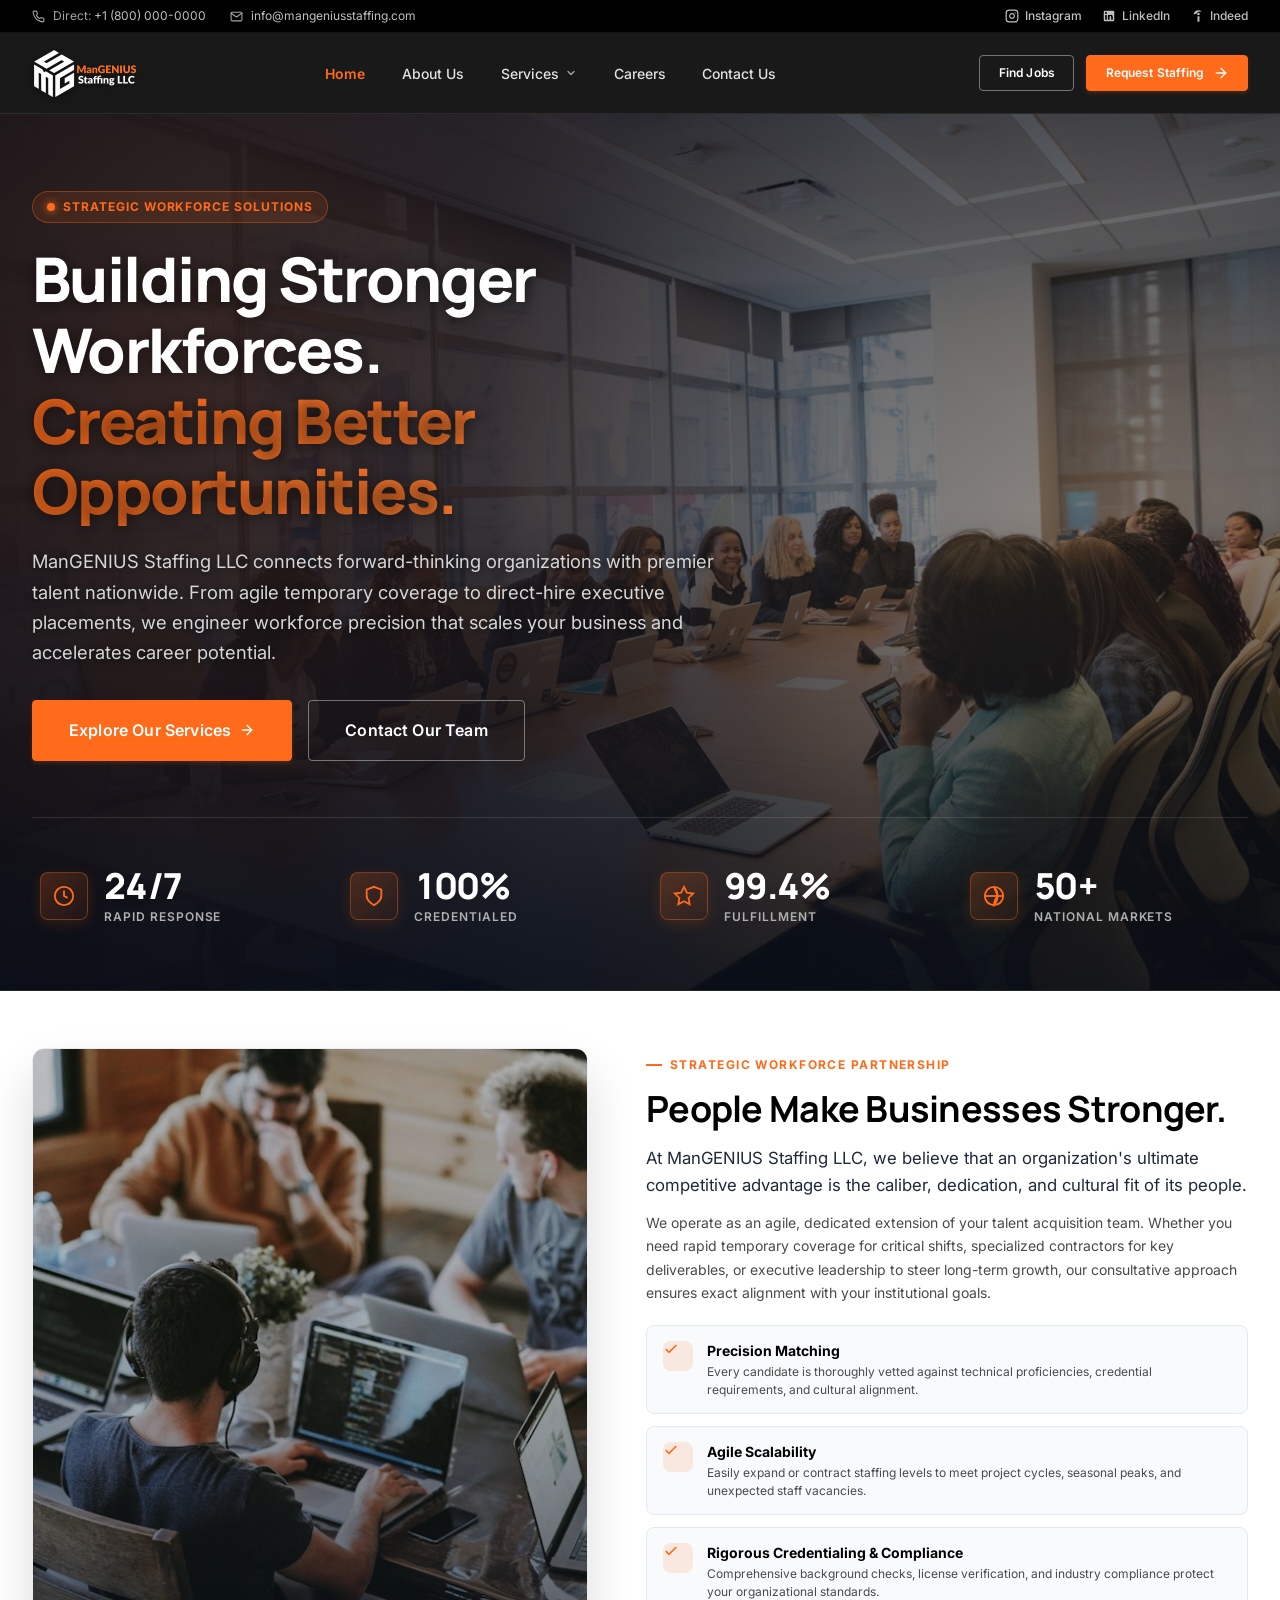
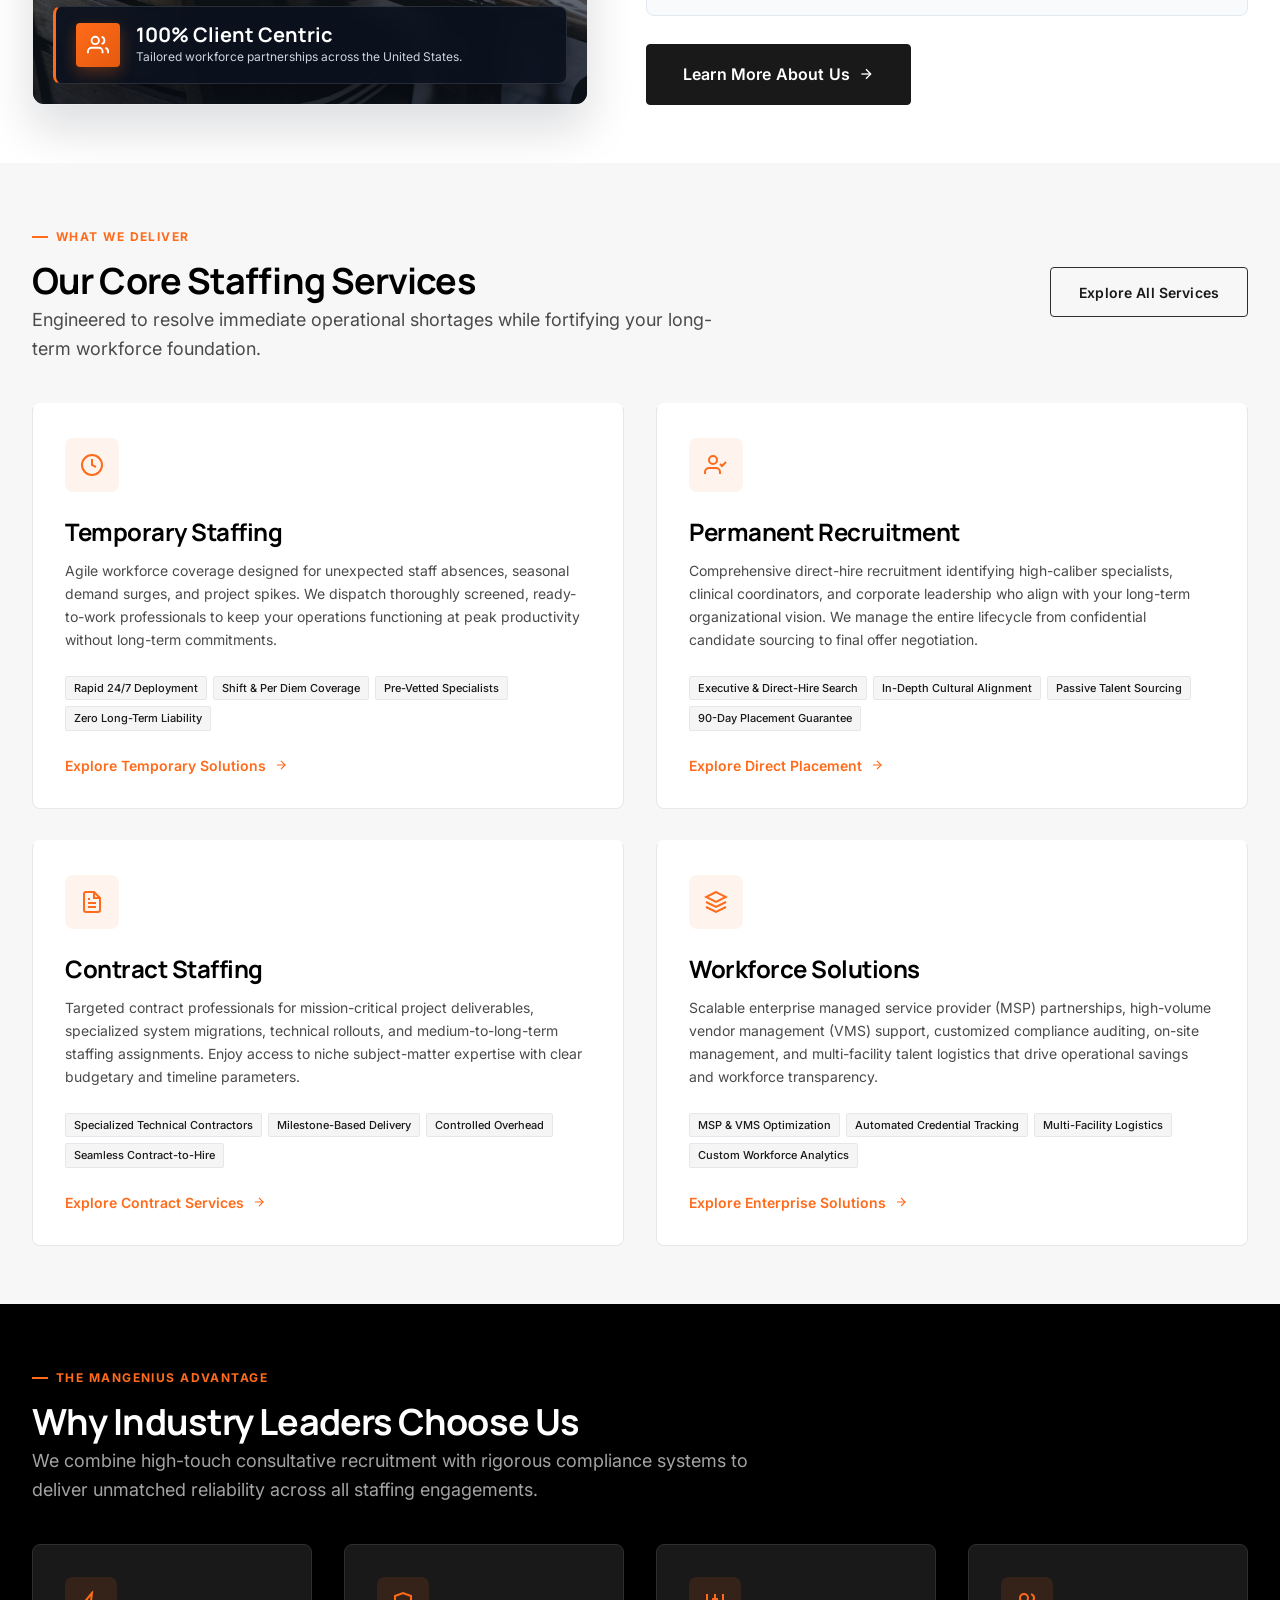
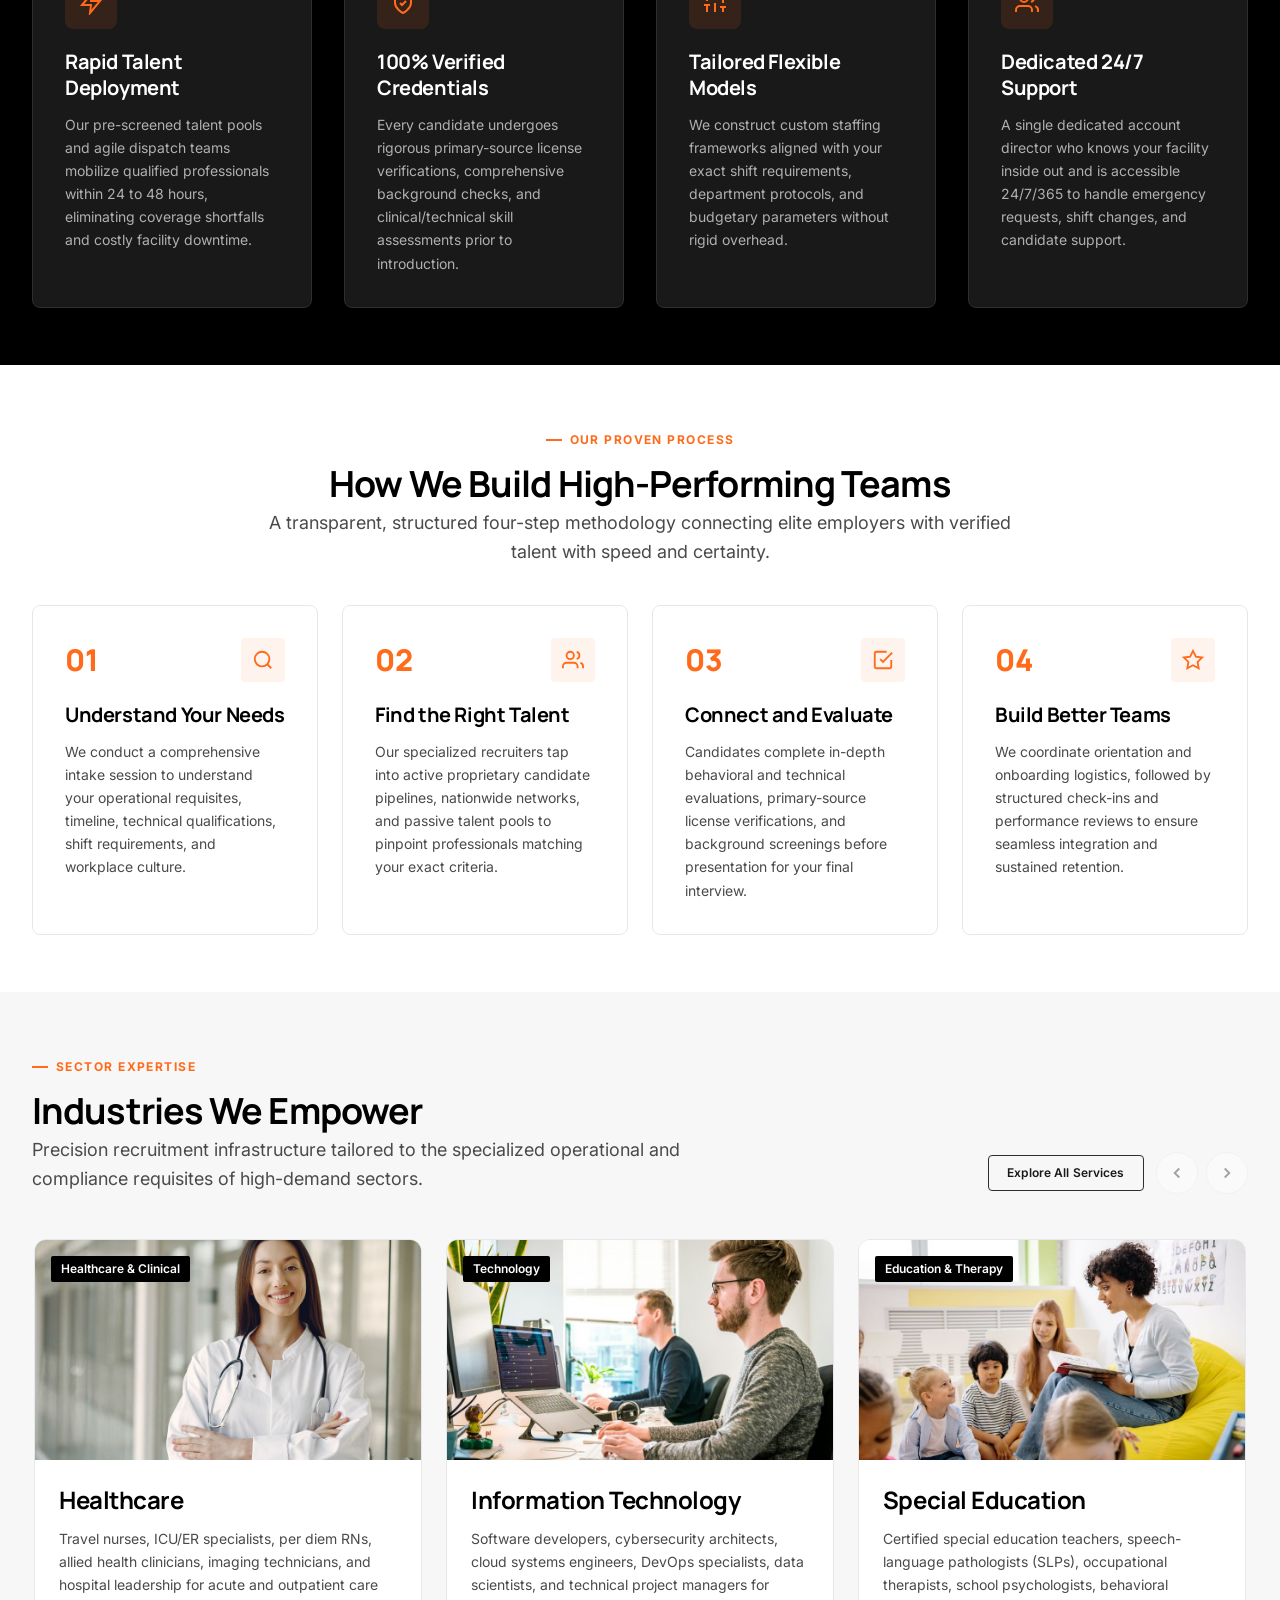
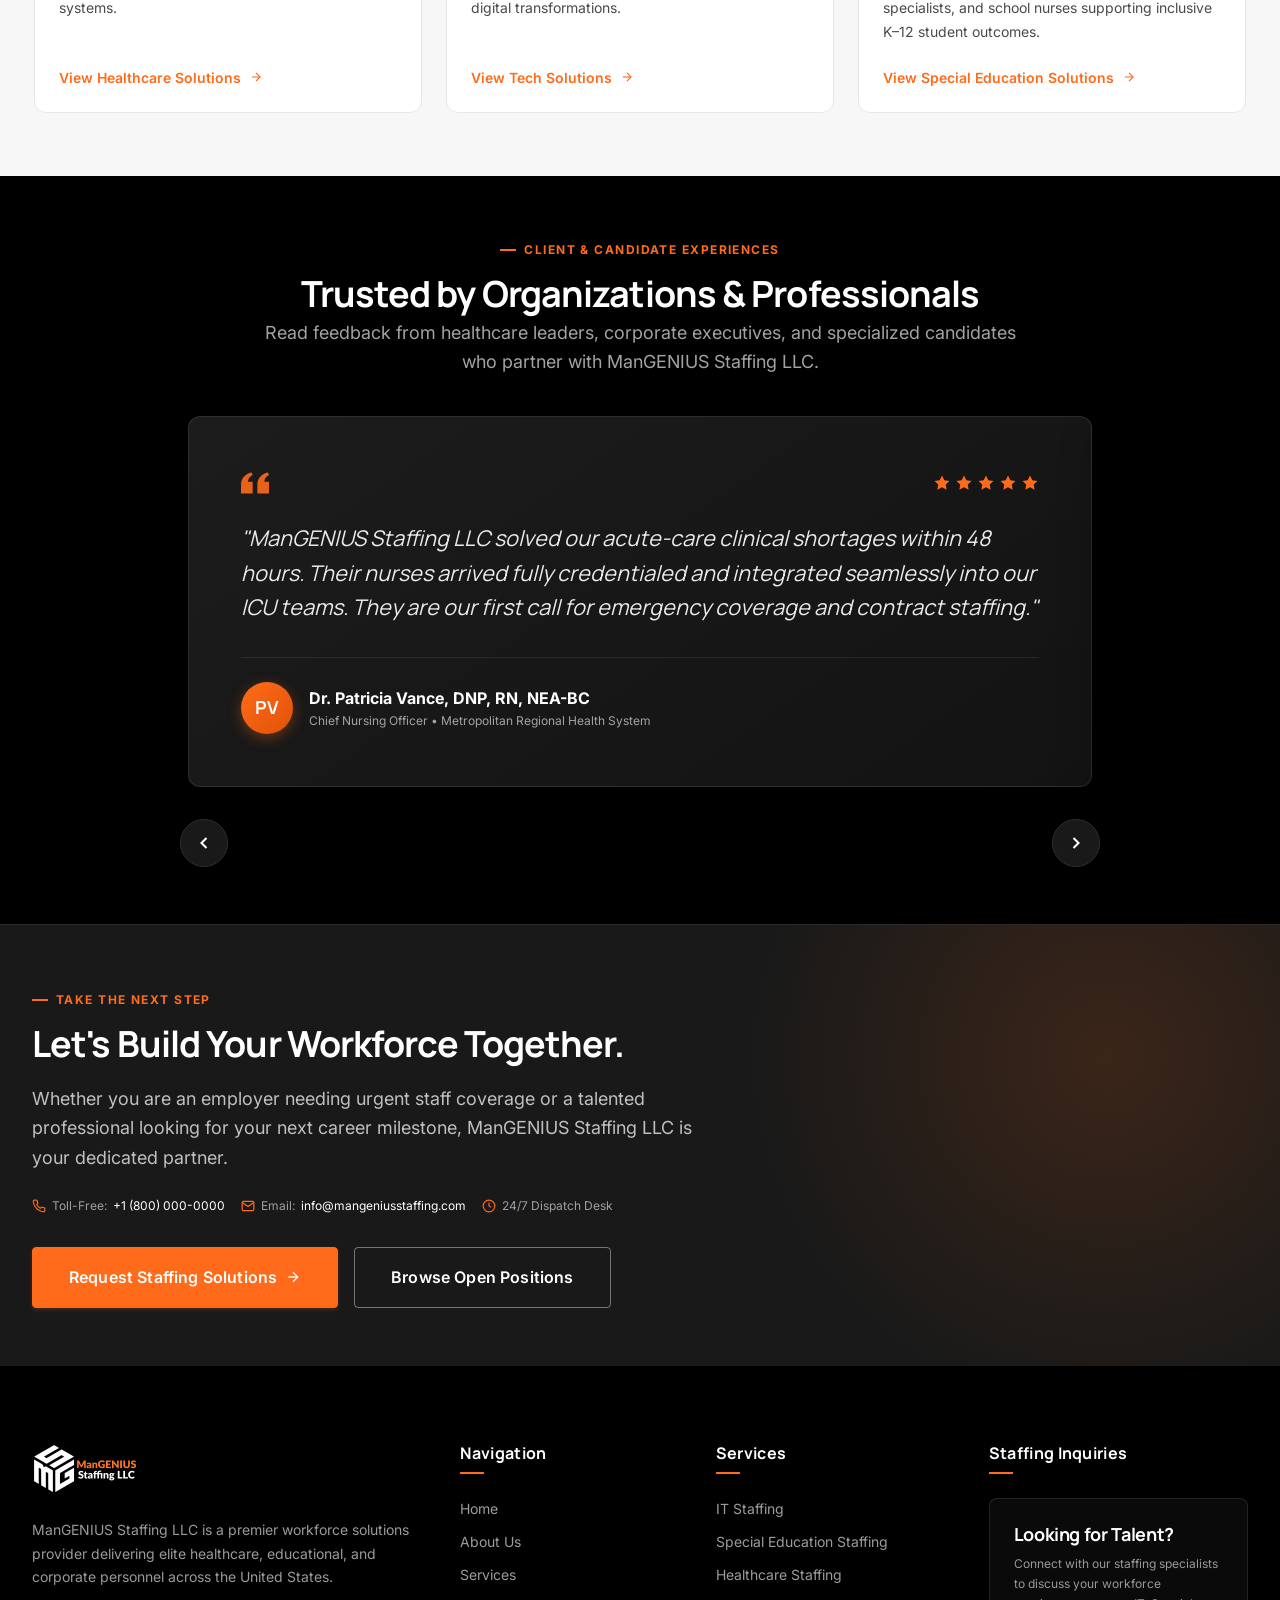
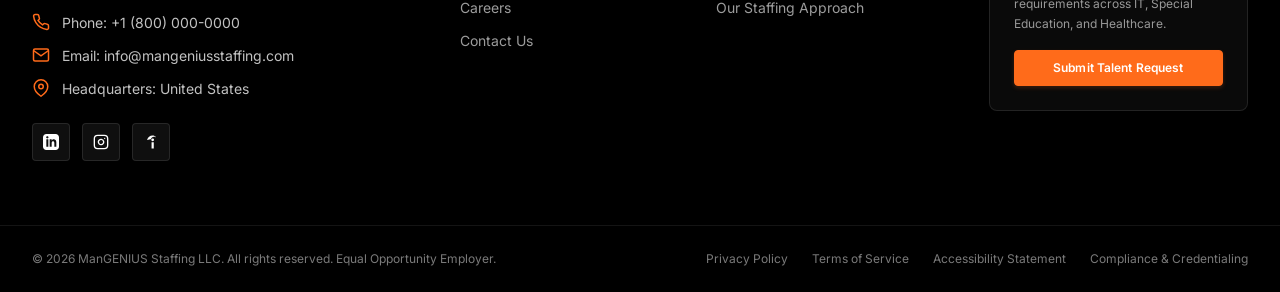
==== client-website/index.html @ 151a912c "Save Website code" ====
<!DOCTYPE html>
<html lang="en">
<head>
  <meta charset="UTF-8">
  <meta name="viewport" content="width=device-width, initial-scale=1.0">
  <meta http-equiv="X-UA-Compatible" content="ie=edge">
  <title>ManGENIUS Staffing LLC | IT, Special Education &amp; Healthcare Staffing</title>
  <meta name="description" content="ManGENIUS Staffing LLC connects organizations with qualified professionals across Information Technology, Special Education, and Healthcare staffing.">
  
  <!-- Preconnect to Google Fonts -->
  <link rel="preconnect" href="https://fonts.googleapis.com">
  <link rel="preconnect" href="https://fonts.gstatic.com" crossorigin>
  <link href="https://fonts.googleapis.com/css2?family=Inter:wght@300;400;500;600;700&family=Manrope:wght@500;600;700;800&display=swap" rel="stylesheet">
  
  <!-- Master Stylesheet -->
  <link rel="stylesheet" href="css/style.css">
  
  <!-- Favicon / Touch Icon -->
  <link rel="icon" type="image/png" href="images/logo.png">
</head>
<body>

  <!-- =========================================================================
       1. TOP UTILITY BAR (Corporate Utility)
       ========================================================================= -->
  <aside class="topbar" aria-label="Quick contact and portal links">
    <div class="container topbar-content">
      <div class="topbar-left">
        <span class="topbar-item">
          <!-- Direct Phone (Editable) -->
          <svg width="13" height="13" viewBox="0 0 24 24" fill="none" stroke="currentColor" stroke-width="2" stroke-linecap="round" stroke-linejoin="round"><path d="M22 16.92v3a2 2 0 0 1-2.18 2 19.79 19.79 0 0 1-8.63-3.07 19.5 19.5 0 0 1-6-6 19.79 19.79 0 0 1-3.07-8.67A2 2 0 0 1 4.11 2h3a2 2 0 0 1 2 1.72 12.84 12.84 0 0 0 .7 2.81 2 2 0 0 1-.45 2.11L8.09 9.91a16 16 0 0 0 6 6l1.27-1.27a2 2 0 0 1 2.11-.45 12.84 12.84 0 0 0 2.81.7A2 2 0 0 1 22 16.92z"></path></svg>
          <span>Direct: <a href="tel:+18000000000">+1 (800) 000-0000</a></span>
        </span>
        <span class="topbar-item">
          <!-- Corporate Email (Editable) -->
          <svg width="13" height="13" viewBox="0 0 24 24" fill="none" stroke="currentColor" stroke-width="2" stroke-linecap="round" stroke-linejoin="round"><path d="M4 4h16c1.1 0 2 .9 2 2v12c0 1.1-.9 2-2 2H4c-1.1 0-2-.9-2-2V6c0-1.1.9-2 2-2z"></path><polyline points="22,6 12,13 2,6"></polyline></svg>
          <a href="mailto:info@mangeniusstaffing.com">info@mangeniusstaffing.com</a>
        </span>
      </div>
      <div class="topbar-right topbar-socials" aria-label="Social Media and Job Profiles">
        <!-- Social & Recruiting Links (Editable) -->
        <a href="https://www.instagram.com/" target="_blank" rel="noopener noreferrer" class="topbar-social-link" aria-label="ManGENIUS Staffing LLC on Instagram">
          <svg viewBox="0 0 24 24" fill="none" stroke="currentColor" stroke-width="2" stroke-linecap="round" stroke-linejoin="round" aria-hidden="true"><rect x="2" y="2" width="20" height="20" rx="5" ry="5"></rect><path d="M16 11.37A4 4 0 1 1 12.63 8 4 4 0 0 1 16 11.37z"></path><line x1="17.5" y1="6.5" x2="17.51" y2="6.5"></line></svg>
          <span>Instagram</span>
        </a>
        <a href="https://www.linkedin.com/" target="_blank" rel="noopener noreferrer" class="topbar-social-link" aria-label="ManGENIUS Staffing LLC on LinkedIn">
          <svg viewBox="0 0 24 24" fill="currentColor" aria-hidden="true"><path d="M19 3a2 2 0 0 1 2 2v14a2 2 0 0 1-2 2H5a2 2 0 0 1-2-2V5a2 2 0 0 1 2-2h14m-.5 15.5v-5.3a3.26 3.26 0 0 0-3.26-3.26c-.85 0-1.84.52-2.28 1.3v-1.11h-2.79v8.37h2.79v-4.93c0-.77.62-1.4 1.39-1.4a1.4 1.4 0 0 1 1.4 1.4v4.93h2.75M6.88 8.56a1.68 1.68 0 0 0 1.68-1.68c0-.93-.75-1.69-1.68-1.69a1.69 1.69 0 0 0-1.69 1.69c0 .93.76 1.68 1.69 1.68m1.39 9.94v-8.37H5.5v8.37h2.77z"/></svg>
          <span>LinkedIn</span>
        </a>
        <a href="https://www.indeed.com/" target="_blank" rel="noopener noreferrer" class="topbar-social-link" aria-label="ManGENIUS Staffing LLC on Indeed">
          <svg viewBox="0 0 24 24" fill="currentColor" aria-hidden="true"><path d="M14.22 2.25c-3.79 0-7.03 2.58-7.95 6.26-.08.31.18.59.48.46 1.48-.66 3.16-1.08 4.86-1.15.65-2.06 2.57-3.54 4.84-3.54.9 0 1.74.24 2.46.66.27.16.6-.1.49-.4C18.56 3.18 16.53 2.25 14.22 2.25zm.28 4.35a2.1 2.1 0 1 0 0 4.2 2.1 2.1 0 0 0 0-4.2zm-1.65 5.65v9.5h3.3v-9.5h-3.3z"/></svg>
          <span>Indeed</span>
        </a>
      </div>
    </div>
  </aside>

  <!-- =========================================================================
       2. REUSABLE SITE HEADER & NAVIGATION
       ========================================================================= -->
  <header class="site-header" id="mainHeader">
    <div class="container header-container">
      <!-- Brand Logo -->
      <a href="index.html" class="brand-logo" aria-label="ManGENIUS Staffing LLC Home">
        <img src="images/logo.png" alt="ManGENIUS Staffing LLC Logo" width="212" height="102">
      </a>

      <!-- Primary Desktop Navigation -->
      <nav class="main-nav" aria-label="Primary Navigation">
        <ul class="nav-list">
          <li class="nav-item">
            <a href="index.html" class="nav-link active">Home</a>
          </li>
          <li class="nav-item">
            <a href="about.html" class="nav-link">About Us</a>
          </li>
          <li class="nav-item has-dropdown">
            <a href="services.html" class="nav-link" aria-haspopup="true">
              <span>Services</span>
              <svg class="dropdown-caret" viewBox="0 0 24 24" fill="none" stroke="currentColor" stroke-width="2.5" stroke-linecap="round" stroke-linejoin="round"><polyline points="6 9 12 15 18 9"></polyline></svg>
            </a>
            <div class="dropdown-menu" role="menu">
              <div class="dropdown-item">
                <a href="services.html#it-staffing" class="dropdown-link" role="menuitem">
                  <span class="dropdown-title">IT Staffing</span>
                  <span class="dropdown-desc">Technology professionals supporting digital operations and IT goals.</span>
                </a>
              </div>
              <div class="dropdown-item">
                <a href="services.html#special-education-staffing" class="dropdown-link" role="menuitem">
                  <span class="dropdown-title">Special Education Staffing</span>
                  <span class="dropdown-desc">Dedicated professionals supporting inclusive learning environments.</span>
                </a>
              </div>
              <div class="dropdown-item">
                <a href="services.html#healthcare-staffing" class="dropdown-link" role="menuitem">
                  <span class="dropdown-title">Healthcare Staffing</span>
                  <span class="dropdown-desc">Qualified professionals supporting dependable healthcare services.</span>
                </a>
              </div>
              <div class="dropdown-item">
                <a href="services.html#staffing-approach" class="dropdown-link" role="menuitem">
                  <span class="dropdown-title">Our Staffing Approach</span>
                  <span class="dropdown-desc">Relationship-driven recruitment tailored to organizational needs.</span>
                </a>
              </div>
            </div>
          </li>
          <li class="nav-item">
            <a href="careers.html" class="nav-link">Careers</a>
          </li>
          <li class="nav-item">
            <a href="contact.html" class="nav-link">Contact Us</a>
          </li>
        </ul>
      </nav>

      <!-- Header Action CTAs -->
      <div class="header-actions">
        <a href="careers.html" class="btn btn-outline-white btn-sm">Find Jobs</a>
        <a href="contact.html" class="btn btn-orange btn-sm">
          <span>Request Staffing</span>
          <svg class="icon icon-arrow" viewBox="0 0 24 24" fill="none" stroke="currentColor" stroke-width="2" stroke-linecap="round" stroke-linejoin="round"><line x1="5" y1="12" x2="19" y2="12"></line><polyline points="12 5 19 12 12 19"></polyline></svg>
        </a>
      </div>

      <!-- Mobile Hamburger Button -->
      <button class="mobile-nav-toggle" aria-label="Toggle navigation menu" aria-expanded="false" aria-controls="mobileDrawer">
        <span class="hamburger-line"></span>
        <span class="hamburger-line"></span>
        <span class="hamburger-line"></span>
      </button>
    </div>
  </header>

  <!-- =========================================================================
       3. MOBILE NAVIGATION DRAWER
       ========================================================================= -->
  <div class="mobile-drawer-backdrop" id="mobileDrawerBackdrop"></div>
  <aside class="mobile-drawer" id="mobileDrawer" aria-label="Mobile Navigation">
    <div class="mobile-drawer-header">
      <a href="index.html" class="brand-logo">
        <img src="images/logo.png" alt="ManGENIUS Staffing LLC" width="160" height="77">
      </a>
      <button class="mobile-drawer-close" aria-label="Close navigation menu">
        <svg width="22" height="22" viewBox="0 0 24 24" fill="none" stroke="currentColor" stroke-width="2" stroke-linecap="round" stroke-linejoin="round"><line x1="18" y1="6" x2="6" y2="18"></line><line x1="6" y1="6" x2="18" y2="18"></line></svg>
      </button>
    </div>

    <ul class="mobile-nav-list">
      <li class="mobile-nav-item">
        <a href="index.html" class="mobile-nav-link active">Home</a>
      </li>
      <li class="mobile-nav-item">
        <a href="about.html" class="mobile-nav-link">About Us</a>
      </li>
      <li class="mobile-nav-item">
        <div class="flex-between">
          <a href="services.html" class="mobile-nav-link">Services</a>
          <button class="mobile-dropdown-btn" aria-label="Toggle Services submenu" aria-expanded="false">
            <svg width="18" height="18" viewBox="0 0 24 24" fill="none" stroke="currentColor" stroke-width="2"><polyline points="6 9 12 15 18 9"></polyline></svg>
          </button>
        </div>
        <div class="mobile-submenu">
          <a href="services.html#it-staffing">IT Staffing</a>
          <a href="services.html#special-education-staffing">Special Education Staffing</a>
          <a href="services.html#healthcare-staffing">Healthcare Staffing</a>
          <a href="services.html#staffing-approach">Our Staffing Approach</a>
        </div>
      </li>
      <li class="mobile-nav-item">
        <a href="careers.html" class="mobile-nav-link">Careers</a>
      </li>
      <li class="mobile-nav-item">
        <a href="contact.html" class="mobile-nav-link">Contact Us</a>
      </li>
    </ul>

    <div class="mobile-drawer-actions">
      <a href="contact.html" class="btn btn-orange">Request Staffing</a>
      <a href="careers.html" class="btn btn-outline-white">Search Open Jobs</a>
    </div>

    <div class="mobile-drawer-contact">
      <p>Direct: <a href="tel:+18000000000" class="text-white">+1 (800) 000-0000</a></p>
      <p>Email: <a href="mailto:info@mangeniusstaffing.com" class="text-white">info@mangeniusstaffing.com</a></p>
    </div>
  </aside>

  <!-- =========================================================================
       4. MAIN CONTENT AREA (Complete Corporate Homepage)
       ========================================================================= -->
  <main id="mainContent">

    <!-- 1. HERO SECTION (Full Background Image & Live Counting Metrics) -->
    <section class="page-hero home-hero" id="hero">
      <!-- Background Image Media Layer -->
      <div class="hero-bg-media" aria-hidden="true">
        <img src="images/hero.jpg" alt="" class="hero-bg-img" width="1920" height="1080" fetchpriority="high">
        <div class="hero-bg-overlay"></div>
        <div class="hero-bg-glow"></div>
      </div>

      <div class="container hero-container">
        <!-- Hero Text & CTA Content Layer -->
        <div class="hero-content reveal">
          <div class="hero-badge">
            <span class="hero-badge-dot"></span>
            <span>Strategic Workforce Solutions</span>
          </div>

          <h1 class="hero-title">
            Building Stronger Workforces.<br>
            <span class="hero-title-accent">Creating Better Opportunities.</span>
          </h1>

          <p class="hero-subtitle">
            ManGENIUS Staffing LLC connects forward-thinking organizations with premier talent nationwide. From agile temporary coverage to direct-hire executive placements, we engineer workforce precision that scales your business and accelerates career potential.
          </p>

          <div class="hero-cta-group">
            <a href="#services" class="btn btn-orange btn-lg">
              <span>Explore Our Services</span>
              <svg class="icon icon-arrow" viewBox="0 0 24 24" fill="none" stroke="currentColor" stroke-width="2" stroke-linecap="round" stroke-linejoin="round"><line x1="5" y1="12" x2="19" y2="12"></line><polyline points="12 5 19 12 12 19"></polyline></svg>
            </a>
            <a href="contact.html" class="btn btn-outline-white btn-lg">Contact Our Team</a>
          </div>
        </div>

        <!-- Live Counting Trust Metrics Strip (Subtext Language Removed) -->
        <div class="hero-trust-strip reveal reveal-delay-2" id="heroCounters">
          <div class="trust-item">
            <div class="trust-item-icon" aria-hidden="true">
              <svg width="22" height="22" viewBox="0 0 24 24" fill="none" stroke="currentColor" stroke-width="2"><circle cx="12" cy="12" r="10"></circle><polyline points="12 6 12 12 16 14"></polyline></svg>
            </div>
            <div class="trust-item-text">
              <div class="trust-item-stat">
                <span class="counter" data-target="24" data-decimals="0">0</span><span class="stat-suffix">/7</span>
              </div>
              <span class="trust-item-label">Rapid Response</span>
            </div>
          </div>

          <div class="trust-item">
            <div class="trust-item-icon" aria-hidden="true">
              <svg width="22" height="22" viewBox="0 0 24 24" fill="none" stroke="currentColor" stroke-width="2"><path d="M12 22s8-4 8-10V5l-8-3-8 3v7c0 6 8 10 8 10z"></path></svg>
            </div>
            <div class="trust-item-text">
              <div class="trust-item-stat">
                <span class="counter" data-target="100" data-decimals="0">0</span><span class="stat-suffix">%</span>
              </div>
              <span class="trust-item-label">Credentialed</span>
            </div>
          </div>

          <div class="trust-item">
            <div class="trust-item-icon" aria-hidden="true">
              <svg width="22" height="22" viewBox="0 0 24 24" fill="none" stroke="currentColor" stroke-width="2"><polygon points="12 2 15.09 8.26 22 9.27 17 14.14 18.18 21.02 12 17.77 5.82 21.02 7 14.14 2 9.27 8.91 8.26 12 2"></polygon></svg>
            </div>
            <div class="trust-item-text">
              <div class="trust-item-stat">
                <span class="counter" data-target="99.4" data-decimals="1">0.0</span><span class="stat-suffix">%</span>
              </div>
              <span class="trust-item-label">Fulfillment</span>
            </div>
          </div>

          <div class="trust-item">
            <div class="trust-item-icon" aria-hidden="true">
              <svg width="22" height="22" viewBox="0 0 24 24" fill="none" stroke="currentColor" stroke-width="2"><circle cx="12" cy="12" r="10"></circle><line x1="2" y1="12" x2="22" y2="12"></line><path d="M12 2a15.3 15.3 0 0 1 4 10 15.3 15.3 0 0 1-4 10 15.3 15.3 0 0 1 4-10z"></path></svg>
            </div>
            <div class="trust-item-text">
              <div class="trust-item-stat">
                <span class="counter" data-target="50" data-decimals="0">0</span><span class="stat-suffix">+</span>
              </div>
              <span class="trust-item-label">National Markets</span>
            </div>
          </div>
        </div>
      </div>
    </section>

    <!-- 2. ABOUT SECTION -->
    <section class="section bg-white" id="about">
      <div class="container">
        <div class="about-split">
          
          <!-- Image Column with Floating Experience Badge -->
          <div class="about-media-col reveal">
            <div class="about-image-card">
              <img src="images/workplace.jpg" alt="ManGENIUS Staffing Consultation and Team Collaboration" width="600" height="480" loading="lazy">
              <div class="about-floating-badge">
                <div class="badge-icon">
                  <svg width="22" height="22" viewBox="0 0 24 24" fill="none" stroke="currentColor" stroke-width="2"><path d="M17 21v-2a4 4 0 0 0-4-4H5a4 4 0 0 0-4 4v2"></path><circle cx="9" cy="7" r="4"></circle><path d="M23 21v-2a4 4 0 0 0-3-3.87"></path><path d="M16 3.13a4 4 0 0 1 0 7.75"></path></svg>
                </div>
                <div>
                  <div class="badge-num">100% Client Centric</div>
                  <div class="badge-label">Tailored workforce partnerships across the United States.</div>
                </div>
              </div>
            </div>
          </div>

          <!-- Text Column -->
          <div class="about-text-col reveal reveal-delay-2">
            <div>
              <span class="eyebrow">Strategic Workforce Partnership</span>
              <h2 class="about-heading">People Make Businesses Stronger.</h2>
              <p class="text-lead about-lead">
                At ManGENIUS Staffing LLC, we believe that an organization's ultimate competitive advantage is the caliber, dedication, and cultural fit of its people.
              </p>
              <p class="about-body">
                We operate as an agile, dedicated extension of your talent acquisition team. Whether you need rapid temporary coverage for critical shifts, specialized contractors for key deliverables, or executive leadership to steer long-term growth, our consultative approach ensures exact alignment with your institutional goals.
              </p>
            </div>

            <!-- 3 Core Feature Items -->
            <div class="about-feature-list">
              <div class="about-feature-item">
                <span class="about-feature-icon" aria-hidden="true">
                  <svg viewBox="0 0 24 24" fill="none" stroke="currentColor" stroke-width="2.5"><polyline points="20 6 9 17 4 12"></polyline></svg>
                </span>
                <div>
                  <strong>Precision Matching</strong>
                  <span>Every candidate is thoroughly vetted against technical proficiencies, credential requirements, and cultural alignment.</span>
                </div>
              </div>

              <div class="about-feature-item">
                <span class="about-feature-icon" aria-hidden="true">
                  <svg viewBox="0 0 24 24" fill="none" stroke="currentColor" stroke-width="2.5"><polyline points="20 6 9 17 4 12"></polyline></svg>
                </span>
                <div>
                  <strong>Agile Scalability</strong>
                  <span>Easily expand or contract staffing levels to meet project cycles, seasonal peaks, and unexpected staff vacancies.</span>
                </div>
              </div>

              <div class="about-feature-item">
                <span class="about-feature-icon" aria-hidden="true">
                  <svg viewBox="0 0 24 24" fill="none" stroke="currentColor" stroke-width="2.5"><polyline points="20 6 9 17 4 12"></polyline></svg>
                </span>
                <div>
                  <strong>Rigorous Credentialing &amp; Compliance</strong>
                  <span>Comprehensive background checks, license verification, and industry compliance protect your organizational standards.</span>
                </div>
              </div>
            </div>

            <div class="about-cta-wrap">
              <a href="about.html" class="btn btn-dark btn-lg">
                <span>Learn More About Us</span>
                <svg class="icon icon-arrow" viewBox="0 0 24 24" fill="none" stroke="currentColor" stroke-width="2"><line x1="5" y1="12" x2="19" y2="12"></line><polyline points="12 5 19 12 12 19"></polyline></svg>
              </a>
            </div>
          </div>

        </div>
      </div>
    </section>

    <!-- 3. SERVICES SECTION -->
    <section class="section bg-light" id="services">
      <div class="container">
        <div class="flex-between reveal" style="flex-wrap: wrap; margin-bottom: clamp(1.75rem, 3vw, 2.5rem); gap: var(--space-4);">
          <div style="max-width: 680px;">
            <span class="eyebrow">What We Deliver</span>
            <h2>Our Core Staffing Services</h2>
            <p class="text-lead">
              Engineered to resolve immediate operational shortages while fortifying your long-term workforce foundation.
            </p>
          </div>
          <a href="services.html" class="btn btn-outline">Explore All Services</a>
        </div>

        <div class="grid grid-2">
          
          <!-- Service 1: Temporary Staffing -->
          <div class="card card-service reveal">
            <div class="card-icon">
              <svg width="24" height="24" viewBox="0 0 24 24" fill="none" stroke="currentColor" stroke-width="2"><circle cx="12" cy="12" r="10"></circle><polyline points="12 6 12 12 16 14"></polyline></svg>
            </div>
            <h3 class="card-title">Temporary Staffing</h3>
            <p class="card-text">
              Agile workforce coverage designed for unexpected staff absences, seasonal demand surges, and project spikes. We dispatch thoroughly screened, ready-to-work professionals to keep your operations functioning at peak productivity without long-term commitments.
            </p>
            <div class="card-service-features">
              <span class="tag">Rapid 24/7 Deployment</span>
              <span class="tag">Shift & Per Diem Coverage</span>
              <span class="tag">Pre-Vetted Specialists</span>
              <span class="tag">Zero Long-Term Liability</span>
            </div>
            <a href="services.html" class="card-link">
              <span>Explore Temporary Solutions</span>
              <svg class="icon" viewBox="0 0 24 24" fill="none" stroke="currentColor" stroke-width="2"><line x1="5" y1="12" x2="19" y2="12"></line><polyline points="12 5 19 12 12 19"></polyline></svg>
            </a>
          </div>

          <!-- Service 2: Permanent Recruitment -->
          <div class="card card-service reveal reveal-delay-1">
            <div class="card-icon">
              <svg width="24" height="24" viewBox="0 0 24 24" fill="none" stroke="currentColor" stroke-width="2"><path d="M16 21v-2a4 4 0 0 0-4-4H5a4 4 0 0 0-4 4v2"></path><circle cx="9" cy="7" r="4"></circle><polyline points="16 11 18 13 22 9"></polyline></svg>
            </div>
            <h3 class="card-title">Permanent Recruitment</h3>
            <p class="card-text">
              Comprehensive direct-hire recruitment identifying high-caliber specialists, clinical coordinators, and corporate leadership who align with your long-term organizational vision. We manage the entire lifecycle from confidential candidate sourcing to final offer negotiation.
            </p>
            <div class="card-service-features">
              <span class="tag">Executive & Direct-Hire Search</span>
              <span class="tag">In-Depth Cultural Alignment</span>
              <span class="tag">Passive Talent Sourcing</span>
              <span class="tag">90-Day Placement Guarantee</span>
            </div>
            <a href="services.html" class="card-link">
              <span>Explore Direct Placement</span>
              <svg class="icon" viewBox="0 0 24 24" fill="none" stroke="currentColor" stroke-width="2"><line x1="5" y1="12" x2="19" y2="12"></line><polyline points="12 5 19 12 12 19"></polyline></svg>
            </a>
          </div>

          <!-- Service 3: Contract Staffing -->
          <div class="card card-service reveal reveal-delay-2">
            <div class="card-icon">
              <svg width="24" height="24" viewBox="0 0 24 24" fill="none" stroke="currentColor" stroke-width="2"><path d="M14 2H6a2 2 0 0 0-2 2v16a2 2 0 0 0 2 2h12a2 2 0 0 0 2-2V8z"></path><polyline points="14 2 14 8 20 8"></polyline><line x1="16" y1="13" x2="8" y2="13"></line><line x1="16" y1="17" x2="8" y2="17"></line><polyline points="10 9 9 9 8 9"></polyline></svg>
            </div>
            <h3 class="card-title">Contract Staffing</h3>
            <p class="card-text">
              Targeted contract professionals for mission-critical project deliverables, specialized system migrations, technical rollouts, and medium-to-long-term staffing assignments. Enjoy access to niche subject-matter expertise with clear budgetary and timeline parameters.
            </p>
            <div class="card-service-features">
              <span class="tag">Specialized Technical Contractors</span>
              <span class="tag">Milestone-Based Delivery</span>
              <span class="tag">Controlled Overhead</span>
              <span class="tag">Seamless Contract-to-Hire</span>
            </div>
            <a href="services.html" class="card-link">
              <span>Explore Contract Services</span>
              <svg class="icon" viewBox="0 0 24 24" fill="none" stroke="currentColor" stroke-width="2"><line x1="5" y1="12" x2="19" y2="12"></line><polyline points="12 5 19 12 12 19"></polyline></svg>
            </a>
          </div>

          <!-- Service 4: Workforce Solutions -->
          <div class="card card-service reveal reveal-delay-3">
            <div class="card-icon">
              <svg width="24" height="24" viewBox="0 0 24 24" fill="none" stroke="currentColor" stroke-width="2"><polygon points="12 2 2 7 12 12 22 7 12 2"></polygon><polyline points="2 17 12 22 22 17"></polyline><polyline points="2 12 12 17 22 12"></polyline></svg>
            </div>
            <h3 class="card-title">Workforce Solutions</h3>
            <p class="card-text">
              Scalable enterprise managed service provider (MSP) partnerships, high-volume vendor management (VMS) support, customized compliance auditing, on-site management, and multi-facility talent logistics that drive operational savings and workforce transparency.
            </p>
            <div class="card-service-features">
              <span class="tag">MSP & VMS Optimization</span>
              <span class="tag">Automated Credential Tracking</span>
              <span class="tag">Multi-Facility Logistics</span>
              <span class="tag">Custom Workforce Analytics</span>
            </div>
            <a href="services.html" class="card-link">
              <span>Explore Enterprise Solutions</span>
              <svg class="icon" viewBox="0 0 24 24" fill="none" stroke="currentColor" stroke-width="2"><line x1="5" y1="12" x2="19" y2="12"></line><polyline points="12 5 19 12 12 19"></polyline></svg>
            </a>
          </div>

        </div>
      </div>
    </section>

    <!-- 4. WHY CHOOSE US SECTION -->
    <section class="section bg-black" id="why-choose-us">
      <div class="container">
        <div class="reveal" style="max-width: 720px; margin-bottom: clamp(1.75rem, 3vw, 2.5rem);">
          <span class="eyebrow">The ManGENIUS Advantage</span>
          <h2 class="text-white">Why Industry Leaders Choose Us</h2>
          <p style="color: #A3A3A3; font-size: var(--fs-md);">
            We combine high-touch consultative recruitment with rigorous compliance systems to deliver unmatched reliability across all staffing engagements.
          </p>
        </div>

        <div class="grid grid-4">
          
          <!-- Advantage 1 -->
          <div class="advantage-card reveal">
            <div class="advantage-icon">
              <svg width="24" height="24" viewBox="0 0 24 24" fill="none" stroke="currentColor" stroke-width="2"><polygon points="13 2 3 14 12 14 11 22 21 10 12 10 13 2"></polygon></svg>
            </div>
            <h3 class="advantage-title">Rapid Talent Deployment</h3>
            <p class="advantage-desc">
              Our pre-screened talent pools and agile dispatch teams mobilize qualified professionals within 24 to 48 hours, eliminating coverage shortfalls and costly facility downtime.
            </p>
          </div>

          <!-- Advantage 2 -->
          <div class="advantage-card reveal reveal-delay-1">
            <div class="advantage-icon">
              <svg width="24" height="24" viewBox="0 0 24 24" fill="none" stroke="currentColor" stroke-width="2"><path d="M12 22s8-4 8-10V5l-8-3-8 3v7c0 6 8 10 8 10z"></path><polyline points="9 12 11 14 15 10"></polyline></svg>
            </div>
            <h3 class="advantage-title">100% Verified Credentials</h3>
            <p class="advantage-desc">
              Every candidate undergoes rigorous primary-source license verifications, comprehensive background checks, and clinical/technical skill assessments prior to introduction.
            </p>
          </div>

          <!-- Advantage 3 -->
          <div class="advantage-card reveal reveal-delay-2">
            <div class="advantage-icon">
              <svg width="24" height="24" viewBox="0 0 24 24" fill="none" stroke="currentColor" stroke-width="2"><line x1="4" y1="21" x2="4" y2="14"></line><line x1="4" y1="10" x2="4" y2="3"></line><line x1="12" y1="21" x2="12" y2="12"></line><line x1="12" y1="8" x2="12" y2="3"></line><line x1="20" y1="21" x2="20" y2="16"></line><line x1="20" y1="12" x2="20" y2="3"></line><line x1="1" y1="14" x2="7" y2="14"></line><line x1="9" y1="8" x2="15" y2="8"></line><line x1="17" y1="16" x2="23" y2="16"></line></svg>
            </div>
            <h3 class="advantage-title">Tailored Flexible Models</h3>
            <p class="advantage-desc">
              We construct custom staffing frameworks aligned with your exact shift requirements, department protocols, and budgetary parameters without rigid overhead.
            </p>
          </div>

          <!-- Advantage 4 -->
          <div class="advantage-card reveal reveal-delay-3">
            <div class="advantage-icon">
              <svg width="24" height="24" viewBox="0 0 24 24" fill="none" stroke="currentColor" stroke-width="2"><path d="M17 21v-2a4 4 0 0 0-4-4H5a4 4 0 0 0-4 4v2"></path><circle cx="9" cy="7" r="4"></circle><path d="M23 21v-2a4 4 0 0 0-3-3.87"></path><path d="M16 3.13a4 4 0 0 1 0 7.75"></path></svg>
            </div>
            <h3 class="advantage-title">Dedicated 24/7 Support</h3>
            <p class="advantage-desc">
              A single dedicated account director who knows your facility inside out and is accessible 24/7/365 to handle emergency requests, shift changes, and candidate support.
            </p>
          </div>

        </div>
      </div>
    </section>

    <!-- 5. HOW IT WORKS SECTION -->
    <section class="section bg-white" id="how-it-works">
      <div class="container">
        <div class="reveal" style="text-align: center; max-width: 760px; margin: 0 auto clamp(1.75rem, 3vw, 2.5rem);">
          <span class="eyebrow" style="justify-content: center;">Our Proven Process</span>
          <h2>How We Build High-Performing Teams</h2>
          <p class="text-lead">
            A transparent, structured four-step methodology connecting elite employers with verified talent with speed and certainty.
          </p>
        </div>

        <div class="process-grid">
          
          <!-- Step 1 -->
          <div class="step-card reveal">
            <div class="step-header">
              <span class="step-number">01</span>
              <div class="step-icon-wrapper">
                <svg width="22" height="22" viewBox="0 0 24 24" fill="none" stroke="currentColor" stroke-width="2"><circle cx="11" cy="11" r="8"></circle><line x1="21" y1="21" x2="16.65" y2="16.65"></line></svg>
              </div>
            </div>
            <h3 class="step-title">Understand Your Needs</h3>
            <p class="step-desc">
              We conduct a comprehensive intake session to understand your operational requisites, timeline, technical qualifications, shift requirements, and workplace culture.
            </p>
          </div>

          <!-- Step 2 -->
          <div class="step-card reveal reveal-delay-1">
            <div class="step-header">
              <span class="step-number">02</span>
              <div class="step-icon-wrapper">
                <svg width="22" height="22" viewBox="0 0 24 24" fill="none" stroke="currentColor" stroke-width="2"><path d="M17 21v-2a4 4 0 0 0-4-4H5a4 4 0 0 0-4 4v2"></path><circle cx="9" cy="7" r="4"></circle><path d="M23 21v-2a4 4 0 0 0-3-3.87"></path><path d="M16 3.13a4 4 0 0 1 0 7.75"></path></svg>
              </div>
            </div>
            <h3 class="step-title">Find the Right Talent</h3>
            <p class="step-desc">
              Our specialized recruiters tap into active proprietary candidate pipelines, nationwide networks, and passive talent pools to pinpoint professionals matching your exact criteria.
            </p>
          </div>

          <!-- Step 3 -->
          <div class="step-card reveal reveal-delay-2">
            <div class="step-header">
              <span class="step-number">03</span>
              <div class="step-icon-wrapper">
                <svg width="22" height="22" viewBox="0 0 24 24" fill="none" stroke="currentColor" stroke-width="2"><path d="M9 11l3 3L22 4"></path><path d="M21 12v7a2 2 0 0 1-2 2H5a2 2 0 0 1-2-2V5a2 2 0 0 1 2-2h11"></path></svg>
              </div>
            </div>
            <h3 class="step-title">Connect and Evaluate</h3>
            <p class="step-desc">
              Candidates complete in-depth behavioral and technical evaluations, primary-source license verifications, and background screenings before presentation for your final interview.
            </p>
          </div>

          <!-- Step 4 -->
          <div class="step-card reveal reveal-delay-3">
            <div class="step-header">
              <span class="step-number">04</span>
              <div class="step-icon-wrapper">
                <svg width="22" height="22" viewBox="0 0 24 24" fill="none" stroke="currentColor" stroke-width="2"><polygon points="12 2 15.09 8.26 22 9.27 17 14.14 18.18 21.02 12 17.77 5.82 21.02 7 14.14 2 9.27 8.91 8.26 12 2"></polygon></svg>
              </div>
            </div>
            <h3 class="step-title">Build Better Teams</h3>
            <p class="step-desc">
              We coordinate orientation and onboarding logistics, followed by structured check-ins and performance reviews to ensure seamless integration and sustained retention.
            </p>
          </div>

        </div>
      </div>
    </section>

    <!-- 6. INDUSTRIES SECTION (Horizontal Sliding Carousel) -->
    <section class="section bg-light" id="industries">
      <div class="container">
        <div class="flex-between reveal" style="flex-wrap: wrap; margin-bottom: clamp(1.75rem, 3vw, 2.5rem); gap: var(--space-4); align-items: flex-end;">
          <div style="max-width: 680px;">
            <span class="eyebrow">Sector Expertise</span>
            <h2>Industries We Empower</h2>
            <p class="text-lead" style="margin-bottom: 0;">
              Precision recruitment infrastructure tailored to the specialized operational and compliance requisites of high-demand sectors.
            </p>
          </div>
          <div class="industry-header-actions" style="display: flex; align-items: center; gap: var(--space-3); flex-wrap: wrap;">
            <a href="services.html" class="btn btn-outline btn-sm">Explore All Services</a>
            <div class="industry-nav-btns" style="display: flex; gap: var(--space-2);">
              <button class="carousel-btn industry-prev" type="button" aria-label="Previous industry slide" style="width: 42px; height: 42px;">
                <svg width="18" height="18" viewBox="0 0 24 24" fill="none" stroke="currentColor" stroke-width="2.5"><polyline points="15 18 9 12 15 6"></polyline></svg>
              </button>
              <button class="carousel-btn industry-next" type="button" aria-label="Next industry slide" style="width: 42px; height: 42px;">
                <svg width="18" height="18" viewBox="0 0 24 24" fill="none" stroke="currentColor" stroke-width="2.5"><polyline points="9 18 15 12 9 6"></polyline></svg>
              </button>
            </div>
          </div>
        </div>

        <div class="industry-carousel-wrapper reveal">
          <div class="industry-carousel" role="region" aria-roledescription="carousel" aria-label="Industries We Empower Carousel">
            <div class="industry-track">
              
              <!-- Industry 1: Healthcare -->
              <div class="industry-slide" role="group" aria-roledescription="slide" aria-label="1 of 3">
                <div class="card card-industry">
                  <div class="card-industry-media">
                    <img src="images/industries/healthcare.jpg" alt="Healthcare and Hospital Clinical Staffing" width="400" height="240" loading="lazy">
                    <span class="card-industry-tag">Healthcare &amp; Clinical</span>
                  </div>
                  <div class="card-industry-body">
                    <h3 class="card-title">Healthcare</h3>
                    <p class="card-text">
                      Travel nurses, ICU/ER specialists, per diem RNs, allied health clinicians, imaging technicians, and hospital leadership for acute and outpatient care systems.
                    </p>
                    <a href="services.html" class="card-link">
                      <span>View Healthcare Solutions</span>
                      <svg class="icon" viewBox="0 0 24 24" fill="none" stroke="currentColor" stroke-width="2"><line x1="5" y1="12" x2="19" y2="12"></line><polyline points="12 5 19 12 12 19"></polyline></svg>
                    </a>
                  </div>
                </div>
              </div>

              <!-- Industry 2: Information Technology -->
              <div class="industry-slide" role="group" aria-roledescription="slide" aria-label="2 of 3">
                <div class="card card-industry">
                  <div class="card-industry-media">
                    <img src="images/industries/it.jpg" alt="Information Technology and Software Engineering Staffing" width="400" height="240" loading="lazy">
                    <span class="card-industry-tag">Technology</span>
                  </div>
                  <div class="card-industry-body">
                    <h3 class="card-title">Information Technology</h3>
                    <p class="card-text">
                      Software developers, cybersecurity architects, cloud systems engineers, DevOps specialists, data scientists, and technical project managers for digital transformations.
                    </p>
                    <a href="services.html" class="card-link">
                      <span>View Tech Solutions</span>
                      <svg class="icon" viewBox="0 0 24 24" fill="none" stroke="currentColor" stroke-width="2"><line x1="5" y1="12" x2="19" y2="12"></line><polyline points="12 5 19 12 12 19"></polyline></svg>
                    </a>
                  </div>
                </div>
              </div>

              <!-- Industry 3: Special Education -->
              <div class="industry-slide" role="group" aria-roledescription="slide" aria-label="3 of 3">
                <div class="card card-industry">
                  <div class="card-industry-media">
                    <img src="images/industries/special-education.jpg" alt="Special Education Teachers and Student Support Specialists" width="400" height="240" loading="lazy">
                    <span class="card-industry-tag">Education &amp; Therapy</span>
                  </div>
                  <div class="card-industry-body">
                    <h3 class="card-title">Special Education</h3>
                    <p class="card-text">
                      Certified special education teachers, speech-language pathologists (SLPs), occupational therapists, school psychologists, behavioral specialists, and school nurses supporting inclusive K–12 student outcomes.
                    </p>
                    <a href="services.html" class="card-link">
                      <span>View Special Education Solutions</span>
                      <svg class="icon" viewBox="0 0 24 24" fill="none" stroke="currentColor" stroke-width="2"><line x1="5" y1="12" x2="19" y2="12"></line><polyline points="12 5 19 12 12 19"></polyline></svg>
                    </a>
                  </div>
                </div>
              </div>

            </div>
          </div>

          <!-- Industry Carousel Dots -->
          <div class="industry-dots carousel-dots" role="tablist" aria-label="Industry slider pagination"></div>
        </div>
      </div>
    </section>

    <!-- 7. TESTIMONIALS SECTION (Functional Carousel) -->
    <section class="section bg-black" id="testimonials">
      <div class="container">
        <div class="reveal" style="text-align: center; max-width: 760px; margin: 0 auto clamp(1.75rem, 3vw, 2.5rem);">
          <span class="eyebrow" style="justify-content: center;">Client &amp; Candidate Experiences</span>
          <h2 class="text-white">Trusted by Organizations &amp; Professionals</h2>
          <p style="color: #A3A3A3; font-size: var(--fs-md);">
            Read feedback from healthcare leaders, corporate executives, and specialized candidates who partner with ManGENIUS Staffing LLC.
          </p>
        </div>

        <div class="testimonial-section-container reveal reveal-delay-1">
          <!-- Carousel Root Component -->
          <div class="testimonial-carousel" role="region" aria-roledescription="carousel" aria-label="Client and Candidate Testimonials">
            <div class="carousel-track">
              
              <!-- Slide 1: Hospital Chief Nursing Officer -->
              <div class="carousel-slide" role="group" aria-roledescription="slide" aria-label="1 of 4">
                <div class="testimonial-card">
                  <div class="testimonial-card-top">
                    <div class="testimonial-quote-icon" aria-hidden="true">
                      <svg width="28" height="28" viewBox="0 0 24 24" fill="currentColor">
                        <path d="M14.017 21v-7.391c0-5.704 3.731-9.57 8.983-10.609l.995 2.151c-2.432.917-3.995 3.638-3.995 5.849h4v10h-9.983zm-14.017 0v-7.391c0-5.704 3.748-9.57 9-10.609l.996 2.151c-2.433.917-3.996 3.638-3.996 5.849h3.983v10h-9.983z"/>
                      </svg>
                    </div>
                    <div class="testimonial-stars" aria-label="Rated 5 out of 5 stars">
                      <svg width="18" height="18" viewBox="0 0 24 24" fill="currentColor"><polygon points="12 2 15.09 8.26 22 9.27 17 14.14 18.18 21.02 12 17.77 5.82 21.02 7 14.14 2 9.27 8.91 8.26 12 2"></polygon></svg>
                      <svg width="18" height="18" viewBox="0 0 24 24" fill="currentColor"><polygon points="12 2 15.09 8.26 22 9.27 17 14.14 18.18 21.02 12 17.77 5.82 21.02 7 14.14 2 9.27 8.91 8.26 12 2"></polygon></svg>
                      <svg width="18" height="18" viewBox="0 0 24 24" fill="currentColor"><polygon points="12 2 15.09 8.26 22 9.27 17 14.14 18.18 21.02 12 17.77 5.82 21.02 7 14.14 2 9.27 8.91 8.26 12 2"></polygon></svg>
                      <svg width="18" height="18" viewBox="0 0 24 24" fill="currentColor"><polygon points="12 2 15.09 8.26 22 9.27 17 14.14 18.18 21.02 12 17.77 5.82 21.02 7 14.14 2 9.27 8.91 8.26 12 2"></polygon></svg>
                      <svg width="18" height="18" viewBox="0 0 24 24" fill="currentColor"><polygon points="12 2 15.09 8.26 22 9.27 17 14.14 18.18 21.02 12 17.77 5.82 21.02 7 14.14 2 9.27 8.91 8.26 12 2"></polygon></svg>
                    </div>
                  </div>
                  <blockquote class="testimonial-quote">
                    "ManGENIUS Staffing LLC solved our acute-care clinical shortages within 48 hours. Their nurses arrived fully credentialed and integrated seamlessly into our ICU teams. They are our first call for emergency coverage and contract staffing."
                  </blockquote>
                  <div class="testimonial-author">
                    <div class="testimonial-avatar">PV</div>
                    <div>
                      <div class="testimonial-author-name">Dr. Patricia Vance, DNP, RN, NEA-BC</div>
                      <div class="testimonial-author-role">Chief Nursing Officer • Metropolitan Regional Health System</div>
                    </div>
                  </div>
                </div>
              </div>

              <!-- Slide 2: Tech VP of Engineering -->
              <div class="carousel-slide" role="group" aria-roledescription="slide" aria-label="2 of 4">
                <div class="testimonial-card">
                  <div class="testimonial-card-top">
                    <div class="testimonial-quote-icon" aria-hidden="true">
                      <svg width="28" height="28" viewBox="0 0 24 24" fill="currentColor">
                        <path d="M14.017 21v-7.391c0-5.704 3.731-9.57 8.983-10.609l.995 2.151c-2.432.917-3.995 3.638-3.995 5.849h4v10h-9.983zm-14.017 0v-7.391c0-5.704 3.748-9.57 9-10.609l.996 2.151c-2.433.917-3.996 3.638-3.996 5.849h3.983v10h-9.983z"/>
                      </svg>
                    </div>
                    <div class="testimonial-stars" aria-label="Rated 5 out of 5 stars">
                      <svg width="18" height="18" viewBox="0 0 24 24" fill="currentColor"><polygon points="12 2 15.09 8.26 22 9.27 17 14.14 18.18 21.02 12 17.77 5.82 21.02 7 14.14 2 9.27 8.91 8.26 12 2"></polygon></svg>
                      <svg width="18" height="18" viewBox="0 0 24 24" fill="currentColor"><polygon points="12 2 15.09 8.26 22 9.27 17 14.14 18.18 21.02 12 17.77 5.82 21.02 7 14.14 2 9.27 8.91 8.26 12 2"></polygon></svg>
                      <svg width="18" height="18" viewBox="0 0 24 24" fill="currentColor"><polygon points="12 2 15.09 8.26 22 9.27 17 14.14 18.18 21.02 12 17.77 5.82 21.02 7 14.14 2 9.27 8.91 8.26 12 2"></polygon></svg>
                      <svg width="18" height="18" viewBox="0 0 24 24" fill="currentColor"><polygon points="12 2 15.09 8.26 22 9.27 17 14.14 18.18 21.02 12 17.77 5.82 21.02 7 14.14 2 9.27 8.91 8.26 12 2"></polygon></svg>
                      <svg width="18" height="18" viewBox="0 0 24 24" fill="currentColor"><polygon points="12 2 15.09 8.26 22 9.27 17 14.14 18.18 21.02 12 17.77 5.82 21.02 7 14.14 2 9.27 8.91 8.26 12 2"></polygon></svg>
                    </div>
                  </div>
                  <blockquote class="testimonial-quote">
                    "Finding high-caliber DevOps and cybersecurity architects was holding back our cloud migration. ManGENIUS delivered vetted contractors who hit the ground running on day one with zero ramp-up friction."
                  </blockquote>
                  <div class="testimonial-author">
                    <div class="testimonial-avatar">MS</div>
                    <div>
                      <div class="testimonial-author-name">Marcus Sterling</div>
                      <div class="testimonial-author-role">VP of Software Engineering • NexaCore Cloud Systems</div>
                    </div>
                  </div>
                </div>
              </div>

              <!-- Slide 3: School District Director -->
              <div class="carousel-slide" role="group" aria-roledescription="slide" aria-label="3 of 4">
                <div class="testimonial-card">
                  <div class="testimonial-card-top">
                    <div class="testimonial-quote-icon" aria-hidden="true">
                      <svg width="28" height="28" viewBox="0 0 24 24" fill="currentColor">
                        <path d="M14.017 21v-7.391c0-5.704 3.731-9.57 8.983-10.609l.995 2.151c-2.432.917-3.995 3.638-3.995 5.849h4v10h-9.983zm-14.017 0v-7.391c0-5.704 3.748-9.57 9-10.609l.996 2.151c-2.433.917-3.996 3.638-3.996 5.849h3.983v10h-9.983z"/>
                      </svg>
                    </div>
                    <div class="testimonial-stars" aria-label="Rated 5 out of 5 stars">
                      <svg width="18" height="18" viewBox="0 0 24 24" fill="currentColor"><polygon points="12 2 15.09 8.26 22 9.27 17 14.14 18.18 21.02 12 17.77 5.82 21.02 7 14.14 2 9.27 8.91 8.26 12 2"></polygon></svg>
                      <svg width="18" height="18" viewBox="0 0 24 24" fill="currentColor"><polygon points="12 2 15.09 8.26 22 9.27 17 14.14 18.18 21.02 12 17.77 5.82 21.02 7 14.14 2 9.27 8.91 8.26 12 2"></polygon></svg>
                      <svg width="18" height="18" viewBox="0 0 24 24" fill="currentColor"><polygon points="12 2 15.09 8.26 22 9.27 17 14.14 18.18 21.02 12 17.77 5.82 21.02 7 14.14 2 9.27 8.91 8.26 12 2"></polygon></svg>
                      <svg width="18" height="18" viewBox="0 0 24 24" fill="currentColor"><polygon points="12 2 15.09 8.26 22 9.27 17 14.14 18.18 21.02 12 17.77 5.82 21.02 7 14.14 2 9.27 8.91 8.26 12 2"></polygon></svg>
                      <svg width="18" height="18" viewBox="0 0 24 24" fill="currentColor"><polygon points="12 2 15.09 8.26 22 9.27 17 14.14 18.18 21.02 12 17.77 5.82 21.02 7 14.14 2 9.27 8.91 8.26 12 2"></polygon></svg>
                    </div>
                  </div>
                  <blockquote class="testimonial-quote">
                    "The specialized educators and speech-language pathologists supplied by ManGENIUS have been indispensable. Their dedication to student outcomes, prompt credentialing, and compliance is second to none."
                  </blockquote>
                  <div class="testimonial-author">
                    <div class="testimonial-avatar">ER</div>
                    <div>
                      <div class="testimonial-author-name">Elena Rostova</div>
                      <div class="testimonial-author-role">Director of Student Services • Crestview Public School District</div>
                    </div>
                  </div>
                </div>
              </div>

              <!-- Slide 4: Travel Nurse Candidate -->
              <div class="carousel-slide" role="group" aria-roledescription="slide" aria-label="4 of 4">
                <div class="testimonial-card">
                  <div class="testimonial-card-top">
                    <div class="testimonial-quote-icon" aria-hidden="true">
                      <svg width="28" height="28" viewBox="0 0 24 24" fill="currentColor">
                        <path d="M14.017 21v-7.391c0-5.704 3.731-9.57 8.983-10.609l.995 2.151c-2.432.917-3.995 3.638-3.995 5.849h4v10h-9.983zm-14.017 0v-7.391c0-5.704 3.748-9.57 9-10.609l.996 2.151c-2.433.917-3.996 3.638-3.996 5.849h3.983v10h-9.983z"/>
                      </svg>
                    </div>
                    <div class="testimonial-stars" aria-label="Rated 5 out of 5 stars">
                      <svg width="18" height="18" viewBox="0 0 24 24" fill="currentColor"><polygon points="12 2 15.09 8.26 22 9.27 17 14.14 18.18 21.02 12 17.77 5.82 21.02 7 14.14 2 9.27 8.91 8.26 12 2"></polygon></svg>
                      <svg width="18" height="18" viewBox="0 0 24 24" fill="currentColor"><polygon points="12 2 15.09 8.26 22 9.27 17 14.14 18.18 21.02 12 17.77 5.82 21.02 7 14.14 2 9.27 8.91 8.26 12 2"></polygon></svg>
                      <svg width="18" height="18" viewBox="0 0 24 24" fill="currentColor"><polygon points="12 2 15.09 8.26 22 9.27 17 14.14 18.18 21.02 12 17.77 5.82 21.02 7 14.14 2 9.27 8.91 8.26 12 2"></polygon></svg>
                      <svg width="18" height="18" viewBox="0 0 24 24" fill="currentColor"><polygon points="12 2 15.09 8.26 22 9.27 17 14.14 18.18 21.02 12 17.77 5.82 21.02 7 14.14 2 9.27 8.91 8.26 12 2"></polygon></svg>
                      <svg width="18" height="18" viewBox="0 0 24 24" fill="currentColor"><polygon points="12 2 15.09 8.26 22 9.27 17 14.14 18.18 21.02 12 17.77 5.82 21.02 7 14.14 2 9.27 8.91 8.26 12 2"></polygon></svg>
                    </div>
                  </div>
                  <blockquote class="testimonial-quote">
                    "Working with ManGENIUS has been the best career move I've made. My recruiter is available around the clock, pay is always transparent and on time, and the assignment choices are top-tier."
                  </blockquote>
                  <div class="testimonial-author">
                    <div class="testimonial-avatar">DR</div>
                    <div>
                      <div class="testimonial-author-name">David Reynolds, BSN, RN, CCRN</div>
                      <div class="testimonial-author-role">Travel Critical Care Specialist • Placement: Level-1 Trauma Center</div>
                    </div>
                  </div>
                </div>
              </div>

            </div>
          </div>

          <!-- Carousel Controls: Prev/Next & Dots -->
          <div class="carousel-controls">
            <button class="carousel-btn carousel-prev" aria-label="Previous testimonial slide">
              <svg width="20" height="20" viewBox="0 0 24 24" fill="none" stroke="currentColor" stroke-width="2.5"><polyline points="15 18 9 12 15 6"></polyline></svg>
            </button>

            <div class="carousel-dots" role="tablist" aria-label="Testimonial navigation dots"></div>

            <button class="carousel-btn carousel-next" aria-label="Next testimonial slide">
              <svg width="20" height="20" viewBox="0 0 24 24" fill="none" stroke="currentColor" stroke-width="2.5"><polyline points="9 18 15 12 9 6"></polyline></svg>
            </button>
          </div>
        </div>
      </div>
    </section>

    <!-- 8. CORPORATE CALL TO ACTION (CTA) SECTION -->
    <section class="section bg-dark" id="cta" style="border-top: 1px solid rgba(255, 255, 255, 0.08); position: relative; overflow: hidden;">
      <div style="position: absolute; top: 0; right: 0; bottom: 0; width: 45%; background: radial-gradient(circle at 70% 30%, rgba(255, 107, 26, 0.15) 0%, transparent 70%); pointer-events: none;"></div>
      
      <div class="container" style="position: relative; z-index: 2;">
        <div class="flex-between reveal" style="flex-wrap: wrap; gap: var(--space-8); align-items: center;">
          <div style="max-width: 680px;">
            <span class="eyebrow">Take The Next Step</span>
            <h2 class="text-white" style="margin-bottom: var(--space-4);">Let's Build Your Workforce Together.</h2>
            <p style="color: #C0C0C0; font-size: var(--fs-md); line-height: var(--lh-relaxed); margin-bottom: var(--space-6);">
              Whether you are an employer needing urgent staff coverage or a talented professional looking for your next career milestone, ManGENIUS Staffing LLC is your dedicated partner.
            </p>
            
            <div style="display: flex; flex-wrap: wrap; gap: var(--space-4); font-size: var(--fs-xs); color: #A0A0A0;">
              <span style="display: inline-flex; align-items: center; gap: 6px;">
                <svg width="14" height="14" viewBox="0 0 24 24" fill="none" stroke="currentColor" stroke-width="2" style="color: var(--color-orange);"><path d="M22 16.92v3a2 2 0 0 1-2.18 2 19.79 19.79 0 0 1-8.63-3.07 19.5 19.5 0 0 1-6-6 19.79 19.79 0 0 1-3.07-8.67A2 2 0 0 1 4.11 2h3a2 2 0 0 1 2 1.72 12.84 12.84 0 0 0 .7 2.81 2 2 0 0 1-.45 2.11L8.09 9.91a16 16 0 0 0 6 6l1.27-1.27a2 2 0 0 1 2.11-.45 12.84 12.84 0 0 0 2.81.7A2 2 0 0 1 22 16.92z"></path></svg>
                Toll-Free: <a href="tel:+18000000000" style="color: #FFFFFF;">+1 (800) 000-0000</a>
              </span>
              <span style="display: inline-flex; align-items: center; gap: 6px;">
                <svg width="14" height="14" viewBox="0 0 24 24" fill="none" stroke="currentColor" stroke-width="2" style="color: var(--color-orange);"><path d="M4 4h16c1.1 0 2 .9 2 2v12c0 1.1-.9 2-2 2H4c-1.1 0-2-.9-2-2V6c0-1.1.9-2 2-2z"></path><polyline points="22,6 12,13 2,6"></polyline></svg>
                Email: <a href="mailto:info@mangeniusstaffing.com" style="color: #FFFFFF;">info@mangeniusstaffing.com</a>
              </span>
              <span style="display: inline-flex; align-items: center; gap: 6px;">
                <svg width="14" height="14" viewBox="0 0 24 24" fill="none" stroke="currentColor" stroke-width="2" style="color: var(--color-orange);"><circle cx="12" cy="12" r="10"></circle><polyline points="12 6 12 12 16 14"></polyline></svg>
                24/7 Dispatch Desk
              </span>
            </div>
          </div>

          <div class="flex gap-4" style="flex-wrap: wrap;">
            <a href="contact.html" class="btn btn-orange btn-lg">
              <span>Request Staffing Solutions</span>
              <svg class="icon icon-arrow" viewBox="0 0 24 24" fill="none" stroke="currentColor" stroke-width="2"><line x1="5" y1="12" x2="19" y2="12"></line><polyline points="12 5 19 12 12 19"></polyline></svg>
            </a>
            <a href="careers.html" class="btn btn-outline-white btn-lg">Browse Open Positions</a>
          </div>
        </div>
      </div>
    </section>

  </main>

  <!-- =========================================================================
       5. REUSABLE SITE FOOTER (Corporate 4-Column Layout)
       ========================================================================= -->
  <footer class="site-footer" id="mainFooter">
    <div class="footer-top">
      <div class="container">
        <div class="footer-grid">
          
          <!-- Column 1: Brand Info -->
          <div class="footer-brand">
            <a href="index.html" class="footer-logo">
              <img src="images/logo.png" alt="ManGENIUS Staffing LLC Logo" width="180" height="86">
            </a>
            <p class="footer-about">
              ManGENIUS Staffing LLC is a premier workforce solutions provider delivering elite healthcare, educational, and corporate personnel across the United States.
            </p>
            
            <!-- Editable Contact Details -->
            <div class="footer-contact-list">
              <div class="footer-contact-item">
                <svg viewBox="0 0 24 24" fill="none" stroke="currentColor" stroke-width="2"><path d="M22 16.92v3a2 2 0 0 1-2.18 2 19.79 19.79 0 0 1-8.63-3.07 19.5 19.5 0 0 1-6-6 19.79 19.79 0 0 1-3.07-8.67A2 2 0 0 1 4.11 2h3a2 2 0 0 1 2 1.72 12.84 12.84 0 0 0 .7 2.81 2 2 0 0 1-.45 2.11L8.09 9.91a16 16 0 0 0 6 6l1.27-1.27a2 2 0 0 1 2.11-.45 12.84 12.84 0 0 0 2.81.7A2 2 0 0 1 22 16.92z"></path></svg>
                <span>Phone: <a href="tel:+18000000000">+1 (800) 000-0000</a></span>
              </div>
              <div class="footer-contact-item">
                <svg viewBox="0 0 24 24" fill="none" stroke="currentColor" stroke-width="2"><path d="M4 4h16c1.1 0 2 .9 2 2v12c0 1.1-.9 2-2 2H4c-1.1 0-2-.9-2-2V6c0-1.1.9-2 2-2z"></path><polyline points="22,6 12,13 2,6"></polyline></svg>
                <span>Email: <a href="mailto:info@mangeniusstaffing.com">info@mangeniusstaffing.com</a></span>
              </div>
              <div class="footer-contact-item">
                <svg viewBox="0 0 24 24" fill="none" stroke="currentColor" stroke-width="2"><path d="M21 10c0 7-9 13-9 13s-9-6-9-13a9 9 0 0 1 18 0z"></path><circle cx="12" cy="10" r="3"></circle></svg>
                <span>Headquarters: United States</span>
              </div>
            </div>

            <div class="footer-socials">
              <a href="https://www.linkedin.com/" target="_blank" rel="noopener noreferrer" class="social-icon-btn" aria-label="LinkedIn">
                <svg viewBox="0 0 24 24" fill="currentColor"><path d="M19 0h-14c-2.761 0-5 2.239-5 5v14c0 2.761 2.239 5 5 5h14c2.762 0 5-2.239 5-5v-14c0-2.761-2.238-5-5-5zm-11 19h-3v-11h3v11zm-1.5-12.268c-.966 0-1.75-.79-1.75-1.764s.784-1.764 1.75-1.764 1.75.79 1.75 1.764-.783 1.764-1.75 1.764zm13.5 12.268h-3v-5.604c0-3.368-4-3.113-4 0v5.604h-3v-11h3v1.765c1.396-2.586 7-2.777 7 2.476v6.759z"/></svg>
              </a>
              <a href="https://www.instagram.com/" target="_blank" rel="noopener noreferrer" class="social-icon-btn" aria-label="Instagram">
                <svg viewBox="0 0 24 24" fill="none" stroke="currentColor" stroke-width="2" stroke-linecap="round" stroke-linejoin="round"><rect x="2" y="2" width="20" height="20" rx="5" ry="5"></rect><path d="M16 11.37A4 4 0 1 1 12.63 8 4 4 0 0 1 16 11.37z"></path><line x1="17.5" y1="6.5" x2="17.51" y2="6.5"></line></svg>
              </a>
              <a href="https://www.indeed.com/" target="_blank" rel="noopener noreferrer" class="social-icon-btn" aria-label="Indeed">
                <svg viewBox="0 0 24 24" fill="currentColor"><path d="M14.22 2.25c-3.79 0-7.03 2.58-7.95 6.26-.08.31.18.59.48.46 1.48-.66 3.16-1.08 4.86-1.15.65-2.06 2.57-3.54 4.84-3.54.9 0 1.74.24 2.46.66.27.16.6-.1.49-.4C18.56 3.18 16.53 2.25 14.22 2.25zm.28 4.35a2.1 2.1 0 1 0 0 4.2 2.1 2.1 0 0 0 0-4.2zm-1.65 5.65v9.5h3.3v-9.5h-3.3z"/></svg>
              </a>
            </div>
          </div>

          <!-- Column 2: Navigation Links -->
          <div>
            <h3 class="footer-col-title">Navigation</h3>
            <ul class="footer-links">
              <li><a href="index.html">Home</a></li>
              <li><a href="about.html">About Us</a></li>
              <li><a href="services.html">Services</a></li>
              <li><a href="careers.html">Careers</a></li>
              <li><a href="contact.html">Contact Us</a></li>
            </ul>
          </div>

          <!-- Column 3: Staffing Services -->
          <div>
            <h3 class="footer-col-title">Services</h3>
            <ul class="footer-links">
              <li><a href="services.html#it-staffing">IT Staffing</a></li>
              <li><a href="services.html#special-education-staffing">Special Education Staffing</a></li>
              <li><a href="services.html#healthcare-staffing">Healthcare Staffing</a></li>
              <li><a href="services.html#staffing-approach">Our Staffing Approach</a></li>
            </ul>
          </div>

          <!-- Column 4: Employers & Talent Box -->
          <div>
            <h3 class="footer-col-title">Staffing Inquiries</h3>
            <div class="footer-cta-card">
              <h4>Looking for Talent?</h4>
              <p>Connect with our staffing specialists to discuss your workforce requirements across IT, Special Education, and Healthcare.</p>
              <a href="contact.html" class="btn btn-orange btn-sm" style="width: 100%;">Submit Talent Request</a>
            </div>
          </div>

        </div>
      </div>
    </div>
    <!-- Bottom Legal Bar -->
    <div class="footer-bottom">
      <div class="container footer-bottom-content">
        <div>
          &copy; 2026 ManGENIUS Staffing LLC. All rights reserved. Equal Opportunity Employer.
        </div>
        <div class="footer-legal-links">
          <a href="#">Privacy Policy</a>
          <a href="#">Terms of Service</a>
          <a href="#">Accessibility Statement</a>
          <a href="#">Compliance & Credentialing</a>
        </div>
      </div>
    </div>
  </footer>

  <!-- Floating Back to Top Button -->
  <button class="back-to-top" aria-label="Back to top">
    <svg viewBox="0 0 24 24" fill="none" stroke="currentColor" stroke-width="2.5" stroke-linecap="round" stroke-linejoin="round"><polyline points="18 15 12 9 6 15"></polyline></svg>
  </button>

  <!-- Master JavaScript Foundation -->
  <script src="js/script.js"></script>
</body>
</html>
---- client-website/css/style.css ----
/* ==========================================================================
   ManGENIUS Staffing LLC - Master Stylesheet
   Corporate Design System & Shared Component Foundation
   Color Palette: #000000 (Black) | #191919 (Dark Grey) | #FF6B1A (Brand Orange)
                  #FFFFFF (White) | #F7F7F7 (Light Grey)
   ========================================================================== */

/* --------------------------------------------------------------------------
   1. DESIGN TOKENS (Google Fonts loaded via <link> in HTML <head>)
   -------------------------------------------------------------------------- */

:root {
  /* Brand Core Colors */
  --color-black: #000000;
  --color-dark-grey: #191919;
  --color-charcoal: #222222;
  --color-mid-grey: #4A4A4A;
  --color-muted-grey: #767676;
  --color-border: #E5E7EB;
  --color-border-dark: #2E2E2E;
  --color-light-grey: #F7F7F7;
  --color-white: #FFFFFF;
  
  /* Brand Accent */
  --color-orange: #FF6B1A;
  --color-orange-hover: #E65A0D;
  --color-orange-active: #CC4E0A;
  --color-orange-subtle: rgba(255, 107, 26, 0.08);
  --color-orange-glow: rgba(255, 107, 26, 0.25);
  
  /* Typography */
  --font-sans: 'Inter', -apple-system, BlinkMacSystemFont, 'Segoe UI', Roboto, Helvetica, Arial, sans-serif;
  --font-heading: 'Manrope', 'Inter', -apple-system, BlinkMacSystemFont, 'Segoe UI', Roboto, sans-serif;
  
  /* Type Scale */
  --fs-xs: 0.75rem;     /* 12px */
  --fs-sm: 0.875rem;    /* 14px */
  --fs-base: 1rem;      /* 16px */
  --fs-md: 1.125rem;    /* 18px */
  --fs-lg: 1.25rem;     /* 20px */
  --fs-xl: 1.5rem;      /* 24px */
  --fs-2xl: 1.875rem;   /* 30px */
  --fs-3xl: 2.25rem;    /* 36px */
  --fs-4xl: 3rem;       /* 48px */
  --fs-5xl: 3.75rem;    /* 60px */
  
  /* Font Weights */
  --fw-light: 300;
  --fw-regular: 400;
  --fw-medium: 500;
  --fw-semibold: 600;
  --fw-bold: 700;
  --fw-extrabold: 800;
  
  /* Line Heights */
  --lh-tight: 1.15;
  --lh-snug: 1.3;
  --lh-normal: 1.5;
  --lh-relaxed: 1.65;
  
  /* Spacing System */
  --space-1: 0.25rem;   /* 4px */
  --space-2: 0.5rem;    /* 8px */
  --space-3: 0.75rem;   /* 12px */
  --space-4: 1rem;      /* 16px */
  --space-5: 1.25rem;   /* 20px */
  --space-6: 1.5rem;    /* 24px */
  --space-8: 2rem;      /* 32px */
  --space-10: 2.5rem;   /* 40px */
  --space-12: 3rem;     /* 48px */
  --space-16: 4rem;     /* 64px */
  --space-20: 5rem;     /* 80px */
  --space-24: 6rem;     /* 96px */
  
  /* Layout & Containers */
  --container-max-width: 1280px;
  --container-padding: clamp(1rem, 3.5vw, 2rem);
  --header-height: 80px;
  --topbar-height: 40px;
  
  /* Border Radius */
  --radius-xs: 2px;
  --radius-sm: 4px;
  --radius-md: 8px;
  --radius-lg: 12px;
  --radius-xl: 16px;
  --radius-full: 9999px;
  
  /* Box Shadows */
  --shadow-subtle: 0 1px 3px rgba(0, 0, 0, 0.05), 0 1px 2px rgba(0, 0, 0, 0.03);
  --shadow-card: 0 4px 6px -1px rgba(0, 0, 0, 0.05), 0 2px 4px -2px rgba(0, 0, 0, 0.03);
  --shadow-card-hover: 0 20px 25px -5px rgba(0, 0, 0, 0.08), 0 8px 10px -6px rgba(0, 0, 0, 0.04);
  --shadow-dropdown: 0 20px 35px rgba(0, 0, 0, 0.12), 0 5px 15px rgba(0, 0, 0, 0.05);
  --shadow-header: 0 2px 20px rgba(0, 0, 0, 0.15);
  --shadow-orange: 0 8px 20px rgba(255, 107, 26, 0.35);
  
  /* Transitions */
  --transition-fast: 150ms cubic-bezier(0.16, 1, 0.3, 1);
  --transition-base: 250ms cubic-bezier(0.16, 1, 0.3, 1);
  --transition-smooth: 400ms cubic-bezier(0.16, 1, 0.3, 1);
  
  /* Z-Index Hierarchy */
  --z-dropdown: 100;
  --z-sticky: 500;
  --z-header: 1000;
  --z-drawer: 1100;
  --z-modal: 1200;
}

/* --------------------------------------------------------------------------
   2. MODERN CSS RESET & GLOBAL BASICS
   -------------------------------------------------------------------------- */
*, *::before, *::after {
  box-sizing: border-box;
  margin: 0;
  padding: 0;
}

html {
  font-size: 16px;
  scroll-behavior: smooth;
  scroll-padding-top: var(--header-height);
  -webkit-text-size-adjust: 100%;
  overflow-x: clip;
  width: 100%;
}

body {
  font-family: var(--font-sans);
  font-size: var(--fs-base);
  line-height: var(--lh-normal);
  color: var(--color-dark-grey);
  background-color: var(--color-white);
  -webkit-font-smoothing: antialiased;
  -moz-osx-font-smoothing: grayscale;
  overflow-x: clip;
  width: 100%;
  position: relative;
  display: flex;
  flex-direction: column;
  min-height: 100vh;
}

main {
  flex: 1 0 auto;
}

img, picture, svg, video {
  display: block;
  max-width: 100%;
  height: auto;
}

a {
  color: inherit;
  text-decoration: none;
  transition: color var(--transition-fast);
}

button, input, select, textarea {
  font: inherit;
  color: inherit;
  background: transparent;
  border: none;
}

button {
  cursor: pointer;
}

ul, ol {
  list-style: none;
}

/* --------------------------------------------------------------------------
   3. TYPOGRAPHY SYSTEM
   -------------------------------------------------------------------------- */
h1, h2, h3, h4, h5, h6 {
  font-family: var(--font-heading);
  color: var(--color-black);
  font-weight: var(--fw-bold);
  line-height: var(--lh-snug);
  letter-spacing: -0.02em;
}

h1 {
  font-size: clamp(2.25rem, 5vw, var(--fs-5xl));
  font-weight: var(--fw-extrabold);
  line-height: var(--lh-tight);
  letter-spacing: -0.03em;
}

h2 {
  font-size: clamp(1.85rem, 3.5vw, var(--fs-3xl));
  letter-spacing: -0.025em;
}

h3 {
  font-size: clamp(1.35rem, 2.5vw, var(--fs-2xl));
}

h4 {
  font-size: var(--fs-xl);
}

h5 {
  font-size: var(--fs-lg);
}

h6 {
  font-size: var(--fs-base);
  text-transform: uppercase;
  letter-spacing: 0.08em;
}

p {
  color: var(--color-mid-grey);
  line-height: var(--lh-relaxed);
  margin-bottom: var(--space-4);
}

p:last-child {
  margin-bottom: 0;
}

.text-lead {
  font-size: var(--fs-md);
  line-height: var(--lh-relaxed);
  color: var(--color-mid-grey);
  font-weight: var(--fw-normal);
}

.text-bold {
  font-weight: var(--fw-bold);
}

.text-orange {
  color: var(--color-orange);
}

.text-white {
  color: var(--color-white) !important;
}

.text-muted {
  color: var(--color-muted-grey);
}

.eyebrow {
  display: inline-flex;
  align-items: center;
  gap: var(--space-2);
  font-family: var(--font-sans);
  font-size: var(--fs-xs);
  font-weight: var(--fw-bold);
  text-transform: uppercase;
  letter-spacing: 0.12em;
  color: var(--color-orange);
  margin-bottom: var(--space-3);
}

.eyebrow::before {
  content: '';
  display: inline-block;
  width: 16px;
  height: 2px;
  background-color: var(--color-orange);
}

/* --------------------------------------------------------------------------
   4. LAYOUT & RESPONSIVE CONTAINER SYSTEM
   -------------------------------------------------------------------------- */
.container {
  width: 100%;
  max-width: var(--container-max-width);
  margin-left: auto;
  margin-right: auto;
  padding-left: var(--container-padding);
  padding-right: var(--container-padding);
}

.container-narrow {
  max-width: 960px;
}

.container-wide {
  max-width: 1440px;
}

.section {
  padding-top: clamp(2.5rem, 4.5vw, 4rem);
  padding-bottom: clamp(2.5rem, 4.5vw, 4rem);
  position: relative;
}

.section-sm {
  padding-top: clamp(2rem, 4vw, 3.5rem);
  padding-bottom: clamp(2rem, 4vw, 3.5rem);
}

/* Section Background Themes */
.bg-white {
  background-color: var(--color-white);
  color: var(--color-dark-grey);
}

.bg-light {
  background-color: var(--color-light-grey);
  color: var(--color-dark-grey);
}

.bg-dark {
  background-color: var(--color-dark-grey);
  color: var(--color-white);
}

.bg-dark h1, .bg-dark h2, .bg-dark h3, .bg-dark h4 {
  color: var(--color-white);
}

.bg-dark p {
  color: #A3A3A3;
}

.bg-black {
  background-color: var(--color-black);
  color: var(--color-white);
}

.bg-black h1, .bg-black h2, .bg-black h3, .bg-black h4 {
  color: var(--color-white);
}

.bg-black p {
  color: #B0B0B0;
}

/* Grid System */
.grid {
  display: grid;
  gap: var(--space-8);
}

.grid-2 {
  grid-template-columns: repeat(2, 1fr);
}

.grid-3 {
  grid-template-columns: repeat(3, 1fr);
}

.grid-4 {
  grid-template-columns: repeat(4, 1fr);
}

.grid-12 {
  grid-template-columns: repeat(12, 1fr);
}

/* Flex Utilities */
.flex {
  display: flex;
}

.flex-center {
  display: flex;
  align-items: center;
  justify-content: center;
}

.flex-between {
  display: flex;
  align-items: center;
  justify-content: space-between;
}

.items-center {
  align-items: center;
}

.justify-center {
  justify-content: center;
}

.gap-2 { gap: var(--space-2); }
.gap-3 { gap: var(--space-3); }
.gap-4 { gap: var(--space-4); }
.gap-6 { gap: var(--space-6); }
.gap-8 { gap: var(--space-8); }

/* --------------------------------------------------------------------------
   5. BUTTON COMPONENTS
   -------------------------------------------------------------------------- */
.btn {
  display: inline-flex;
  align-items: center;
  justify-content: center;
  gap: var(--space-2);
  padding: 0.85rem 1.75rem;
  font-family: var(--font-sans);
  font-size: var(--fs-sm);
  font-weight: var(--fw-semibold);
  letter-spacing: 0.01em;
  border-radius: var(--radius-sm);
  transition: all var(--transition-base);
  border: 1px solid transparent;
  white-space: nowrap;
  user-select: none;
  text-decoration: none;
}

.btn:focus-visible {
  outline: 2px solid var(--color-orange);
  outline-offset: 3px;
}

/* Orange Accent Button (Primary) */
.btn-orange {
  background-color: var(--color-orange);
  color: var(--color-white);
  border-color: var(--color-orange);
  box-shadow: 0 2px 4px rgba(255, 107, 26, 0.2);
}

.btn-orange:hover {
  background-color: var(--color-orange-hover);
  border-color: var(--color-orange-hover);
  transform: translateY(-2px);
  box-shadow: var(--shadow-orange);
  color: var(--color-white);
}

.btn-orange:active {
  background-color: var(--color-orange-active);
  transform: translateY(0);
}

/* Dark Button */
.btn-dark {
  background-color: var(--color-dark-grey);
  color: var(--color-white);
  border-color: var(--color-dark-grey);
}

.btn-dark:hover {
  background-color: var(--color-black);
  border-color: var(--color-black);
  transform: translateY(-2px);
  box-shadow: var(--shadow-card);
  color: var(--color-white);
}

/* White Button */
.btn-white {
  background-color: var(--color-white);
  color: var(--color-dark-grey);
  border-color: var(--color-white);
}

.btn-white:hover {
  background-color: var(--color-light-grey);
  border-color: var(--color-light-grey);
  transform: translateY(-2px);
  box-shadow: var(--shadow-card);
}

/* Outlined Dark Button */
.btn-outline {
  background-color: transparent;
  color: var(--color-dark-grey);
  border-color: var(--color-border-dark);
}

.btn-outline:hover {
  background-color: var(--color-dark-grey);
  color: var(--color-white);
  border-color: var(--color-dark-grey);
}

/* Outlined White Button (for dark sections) */
.btn-outline-white {
  background-color: transparent;
  color: var(--color-white);
  border-color: rgba(255, 255, 255, 0.4);
}

.btn-outline-white:hover {
  background-color: var(--color-white);
  color: var(--color-black);
  border-color: var(--color-white);
}

/* Outlined Orange Button */
.btn-outline-orange {
  background-color: transparent;
  color: var(--color-orange);
  border-color: var(--color-orange);
}

.btn-outline-orange:hover {
  background-color: var(--color-orange);
  color: var(--color-white);
  border-color: var(--color-orange);
  box-shadow: var(--shadow-orange);
}

/* Button Sizes */
.btn-sm {
  padding: 0.5rem 1.15rem;
  font-size: var(--fs-xs);
}

.btn-lg {
  padding: 1.1rem 2.25rem;
  font-size: var(--fs-base);
}

/* Icon Support */
.btn .icon {
  width: 16px;
  height: 16px;
  transition: transform var(--transition-fast);
}

.btn:hover .icon-arrow {
  transform: translateX(4px);
}

/* --------------------------------------------------------------------------
   6. TOP UTILITY BAR (Corporate Header)
   -------------------------------------------------------------------------- */
.topbar {
  background-color: var(--color-black);
  border-bottom: 1px solid rgba(255, 255, 255, 0.08);
  font-size: var(--fs-xs);
  color: #A3A3A3;
  padding: 0.45rem 0;
  display: block;
}

.topbar-content {
  display: flex;
  align-items: center;
  justify-content: space-between;
}

.topbar-left, .topbar-right {
  display: flex;
  align-items: center;
  gap: var(--space-6);
}

.topbar-item {
  display: inline-flex;
  align-items: center;
  gap: var(--space-2);
}

.topbar-item a {
  color: #C0C0C0;
}

.topbar-item a:hover {
  color: var(--color-white);
}

.topbar-socials {
  gap: var(--space-5);
}

.topbar-social-link {
  display: inline-flex;
  align-items: center;
  gap: 6px;
  color: #C0C0C0;
  font-weight: var(--fw-medium);
  transition: color var(--transition-fast);
}

.topbar-social-link svg {
  width: 14px;
  height: 14px;
  flex-shrink: 0;
  transition: color var(--transition-fast), transform var(--transition-fast);
}

.topbar-social-link:hover {
  color: var(--color-white);
}

.topbar-social-link:hover svg {
  color: var(--color-orange);
  transform: translateY(-1px);
}

.topbar-badge {
  background-color: rgba(255, 107, 26, 0.15);
  color: var(--color-orange);
  padding: 2px 8px;
  border-radius: var(--radius-xs);
  font-weight: var(--fw-semibold);
  font-size: 11px;
  letter-spacing: 0.03em;
}

/* --------------------------------------------------------------------------
   7. MAIN HEADER & NAVIGATION
   -------------------------------------------------------------------------- */
.site-header {
  position: -webkit-sticky;
  position: sticky;
  top: 0;
  width: 100%;
  z-index: var(--z-header);
  background-color: var(--color-dark-grey);
  border-bottom: 1px solid rgba(255, 255, 255, 0.08);
  transition: background-color var(--transition-base), box-shadow var(--transition-base), border-color var(--transition-base);
}

.site-header.scrolled {
  background-color: rgba(25, 25, 25, 0.96);
  backdrop-filter: blur(12px);
  -webkit-backdrop-filter: blur(12px);
  box-shadow: 0 4px 20px rgba(0, 0, 0, 0.25);
  border-bottom-color: rgba(255, 255, 255, 0.12);
}

.header-container {
  display: flex;
  align-items: center;
  justify-content: space-between;
  height: var(--header-height);
}

/* Brand Logo - 3D Perspective & Depth */
.brand-logo {
  display: inline-flex;
  align-items: center;
  text-decoration: none;
  flex-shrink: 0;
  padding: var(--space-2) 0;
  perspective: 1000px;
  transform-style: preserve-3d;
  cursor: pointer;
}

.brand-logo img {
  height: clamp(50px, 4vw, 58px);
  width: auto;
  object-fit: contain;
  transform: translateZ(0);
  filter: drop-shadow(0 2px 5px rgba(0, 0, 0, 0.45));
  transition: transform 0.35s cubic-bezier(0.34, 1.56, 0.64, 1),
              filter 0.35s cubic-bezier(0.2, 0.8, 0.2, 1);
  will-change: transform, filter;
}

/* 3D Elevated Hover State */
.brand-logo:hover img {
  transform: translateY(-3px) scale(1.04) rotateX(4deg);
  filter: drop-shadow(0 8px 20px rgba(0, 0, 0, 0.65))
          drop-shadow(0 2px 10px rgba(255, 107, 26, 0.4))
          brightness(1.06);
}

/* 3D Tactile Click / Press State */
.brand-logo:active img {
  transform: translateY(0) scale(0.97);
  filter: drop-shadow(0 2px 4px rgba(0, 0, 0, 0.4));
  transition-duration: 0.1s;
}

/* Primary Desktop Nav */
.main-nav {
  display: flex;
  align-items: center;
  gap: var(--space-1);
}

.nav-list {
  display: flex;
  align-items: center;
  gap: var(--space-2);
}

.nav-item {
  position: relative;
}

.nav-link {
  display: flex;
  align-items: center;
  gap: 6px;
  padding: 0.65rem 0.9rem;
  font-family: var(--font-sans);
  font-size: var(--fs-sm);
  font-weight: var(--fw-medium);
  color: #E2E2E2;
  border-radius: var(--radius-sm);
  transition: all var(--transition-fast);
  white-space: nowrap;
}

.nav-link:hover,
.nav-item:focus-within > .nav-link {
  color: var(--color-white);
  background-color: rgba(255, 255, 255, 0.06);
}

.nav-link.active {
  color: var(--color-orange);
  font-weight: var(--fw-semibold);
}

.nav-link .dropdown-caret {
  width: 12px;
  height: 12px;
  transition: transform var(--transition-fast);
  opacity: 0.7;
}

.nav-item:hover .nav-link .dropdown-caret,
.nav-item:focus-within .nav-link .dropdown-caret {
  transform: rotate(180deg);
  opacity: 1;
}

/* Dropdown Flyout Menus */
.dropdown-menu {
  position: absolute;
  top: 100%;
  left: 0;
  width: 280px;
  background-color: var(--color-dark-grey);
  border: 1px solid rgba(255, 255, 255, 0.12);
  border-radius: var(--radius-md);
  box-shadow: var(--shadow-dropdown);
  padding: var(--space-3) 0;
  margin-top: 8px;
  opacity: 0;
  visibility: hidden;
  pointer-events: none;
  transform: translateY(10px);
  transition: opacity var(--transition-base), transform var(--transition-base), visibility var(--transition-base);
  z-index: var(--z-dropdown);
}

/* Show Dropdown on Hover/Focus */
.nav-item:hover > .dropdown-menu,
.nav-item:focus-within > .dropdown-menu {
  opacity: 1;
  visibility: visible;
  pointer-events: auto;
  transform: translateY(0);
}

.dropdown-item {
  display: block;
}

.dropdown-link {
  display: flex;
  flex-direction: column;
  padding: 0.75rem var(--space-4);
  color: #D1D1D1;
  font-size: var(--fs-sm);
  transition: all var(--transition-fast);
}

.dropdown-title {
  font-weight: var(--fw-medium);
  color: var(--color-white);
  margin-bottom: 2px;
}

.dropdown-desc {
  font-size: var(--fs-xs);
  color: #8C8C8C;
  line-height: 1.35;
}

.dropdown-link:hover {
  background-color: rgba(255, 255, 255, 0.07);
  color: var(--color-orange);
  padding-left: calc(var(--space-4) + 4px);
}

.dropdown-link:hover .dropdown-title {
  color: var(--color-orange);
}

.dropdown-divider {
  height: 1px;
  background-color: rgba(255, 255, 255, 0.08);
  margin: var(--space-2) 0;
}

/* Header CTAs */
.header-actions {
  display: flex;
  align-items: center;
  gap: var(--space-3);
  margin-left: var(--space-4);
}

/* Mobile Hamburger Toggle */
.mobile-nav-toggle {
  display: none;
  flex-direction: column;
  justify-content: center;
  align-items: center;
  gap: 5px;
  width: 42px;
  height: 42px;
  padding: 8px;
  border-radius: var(--radius-sm);
  background-color: rgba(255, 255, 255, 0.08);
  color: var(--color-white);
  border: 1px solid rgba(255, 255, 255, 0.1);
  z-index: var(--z-modal);
  cursor: pointer;
  flex-shrink: 0;
  margin-left: auto;
}

.hamburger-line {
  width: 22px;
  height: 2px;
  background-color: var(--color-white);
  border-radius: 2px;
  transition: transform var(--transition-base), opacity var(--transition-fast);
}

.mobile-nav-toggle[aria-expanded="true"] .hamburger-line:nth-child(1) {
  transform: translateY(7px) rotate(45deg);
}

.mobile-nav-toggle[aria-expanded="true"] .hamburger-line:nth-child(2) {
  opacity: 0;
}

.mobile-nav-toggle[aria-expanded="true"] .hamburger-line:nth-child(3) {
  transform: translateY(-7px) rotate(-45deg);
}

/* Mobile Navigation Drawer */
.mobile-drawer {
  position: fixed;
  top: 0;
  right: 0;
  width: 100%;
  max-width: 380px;
  height: 100vh;
  height: 100dvh;
  background-color: var(--color-black);
  border-left: 1px solid rgba(255, 255, 255, 0.1);
  z-index: var(--z-drawer);
  display: flex;
  flex-direction: column;
  overflow-y: auto;
  -webkit-overflow-scrolling: touch;
  padding: var(--space-6);
  transform: translateX(100%);
  visibility: hidden;
  transition: transform var(--transition-smooth), visibility var(--transition-smooth);
  will-change: transform;
}

.mobile-drawer.open {
  transform: translateX(0);
  visibility: visible;
}

.mobile-drawer-backdrop {
  position: fixed;
  inset: 0;
  width: 100%;
  height: 100%;
  background-color: rgba(0, 0, 0, 0.7);
  backdrop-filter: blur(4px);
  -webkit-backdrop-filter: blur(4px);
  z-index: calc(var(--z-drawer) - 1);
  opacity: 0;
  visibility: hidden;
  transition: opacity var(--transition-base), visibility var(--transition-base);
}

.mobile-drawer-backdrop.active {
  opacity: 1;
  visibility: visible;
}

.mobile-drawer-header {
  display: flex;
  align-items: center;
  justify-content: space-between;
  margin-bottom: var(--space-8);
  padding-bottom: var(--space-4);
  border-bottom: 1px solid rgba(255, 255, 255, 0.1);
}

.mobile-drawer .brand-logo img {
  height: 42px;
  width: auto;
}

.mobile-drawer-close {
  width: 38px;
  height: 38px;
  display: flex;
  align-items: center;
  justify-content: center;
  color: var(--color-white);
  border-radius: var(--radius-sm);
  background-color: rgba(255, 255, 255, 0.08);
}

.mobile-nav-list {
  display: flex;
  flex-direction: column;
  gap: var(--space-2);
  margin-bottom: var(--space-8);
}

.mobile-nav-item {
  border-bottom: 1px solid rgba(255, 255, 255, 0.06);
  padding-bottom: var(--space-2);
}

.mobile-nav-link {
  display: flex;
  align-items: center;
  justify-content: space-between;
  padding: 0.75rem 0;
  font-family: var(--font-heading);
  font-size: var(--fs-lg);
  font-weight: var(--fw-semibold);
  color: var(--color-white);
}

.mobile-nav-link.active {
  color: var(--color-orange);
}

.mobile-dropdown-btn {
  background: none;
  border: none;
  color: var(--color-white);
  padding: 0.5rem;
}

.mobile-submenu {
  display: none;
  flex-direction: column;
  padding: var(--space-2) 0 var(--space-4) var(--space-4);
  gap: var(--space-2);
}

.mobile-submenu.open {
  display: flex;
}

.mobile-submenu a {
  color: #B5B5B5;
  font-size: var(--fs-sm);
  padding: 0.35rem 0;
}

.mobile-submenu a:hover {
  color: var(--color-orange);
}

.mobile-drawer-actions {
  margin-top: auto;
  display: flex;
  flex-direction: column;
  gap: var(--space-3);
  padding-top: var(--space-6);
  border-top: 1px solid rgba(255, 255, 255, 0.1);
}

.mobile-drawer-contact {
  margin-top: var(--space-6);
  font-size: var(--fs-xs);
  color: #888888;
}

/* --------------------------------------------------------------------------
   8. REUSABLE CARD COMPONENTS
   -------------------------------------------------------------------------- */
.card {
  background-color: var(--color-white);
  border: 1px solid var(--color-border);
  border-radius: var(--radius-md);
  padding: var(--space-8);
  transition: all var(--transition-base);
  position: relative;
  overflow: hidden;
  display: flex;
  flex-direction: column;
}

.card:hover {
  transform: translateY(-4px);
  box-shadow: var(--shadow-card-hover);
  border-color: rgba(255, 107, 26, 0.3);
}

/* Dark Card Variant */
.card-dark {
  background-color: var(--color-dark-grey);
  border-color: var(--color-border-dark);
  color: var(--color-white);
}

.card-dark:hover {
  border-color: rgba(255, 107, 26, 0.5);
}

/* Service Card */
.card-service {
  padding: var(--space-8);
  border-top: 3px solid transparent;
}

.card-service:hover {
  border-top-color: var(--color-orange);
}

.card-icon {
  width: 54px;
  height: 54px;
  border-radius: var(--radius-md);
  background-color: var(--color-orange-subtle);
  color: var(--color-orange);
  display: flex;
  align-items: center;
  justify-content: center;
  margin-bottom: var(--space-6);
  transition: all var(--transition-fast);
}

.card:hover .card-icon {
  background-color: var(--color-orange);
  color: var(--color-white);
  transform: scale(1.05);
}

.card-title {
  font-size: var(--fs-xl);
  font-weight: var(--fw-bold);
  margin-bottom: var(--space-3);
}

.card-text {
  font-size: var(--fs-sm);
  color: var(--color-mid-grey);
  line-height: var(--lh-relaxed);
  margin-bottom: var(--space-6);
  flex-grow: 1;
}

.card-dark .card-text {
  color: #A0A0A0;
}

.card-link {
  display: inline-flex;
  align-items: center;
  gap: var(--space-2);
  font-size: var(--fs-sm);
  font-weight: var(--fw-semibold);
  color: var(--color-orange);
  margin-top: auto;
}

.card-link .icon {
  width: 14px;
  height: 14px;
  transition: transform var(--transition-fast);
}

.card:hover .card-link .icon {
  transform: translateX(4px);
}

/* Industry Card */
.card-industry {
  padding: 0;
  border-radius: var(--radius-lg);
  overflow: hidden;
  height: 100%;
}

.card-industry-media {
  position: relative;
  height: 220px;
  overflow: hidden;
}

.card-industry-media img {
  width: 100%;
  height: 100%;
  object-fit: cover;
  transition: transform var(--transition-smooth);
}

.card-industry:hover .card-industry-media img {
  transform: scale(1.05);
}

.card-industry-tag {
  position: absolute;
  top: var(--space-4);
  left: var(--space-4);
  background-color: var(--color-black);
  color: var(--color-white);
  padding: 4px 10px;
  border-radius: var(--radius-xs);
  font-size: var(--fs-xs);
  font-weight: var(--fw-semibold);
}

.card-industry-body {
  padding: var(--space-6);
  display: flex;
  flex-direction: column;
  flex-grow: 1;
}

/* Metric / Stat Card */
.card-stat {
  padding: var(--space-8);
  border-radius: var(--radius-md);
  background-color: var(--color-white);
  border: 1px solid var(--color-border);
  text-align: left;
}

.card-stat-dark {
  background-color: var(--color-dark-grey);
  border-color: var(--color-border-dark);
}

.stat-number {
  font-family: var(--font-heading);
  font-size: clamp(2.5rem, 5vw, 3.5rem);
  font-weight: var(--fw-extrabold);
  line-height: 1;
  color: var(--color-orange);
  margin-bottom: var(--space-2);
}

.stat-label {
  font-size: var(--fs-base);
  font-weight: var(--fw-bold);
  color: var(--color-black);
  margin-bottom: var(--space-2);
}

.card-stat-dark .stat-label {
  color: var(--color-white);
}

.stat-desc {
  font-size: var(--fs-xs);
  color: var(--color-muted-grey);
  line-height: var(--lh-normal);
}

/* Feature Box Component */
.feature-box {
  display: flex;
  gap: var(--space-5);
  align-items: flex-start;
}

.feature-icon-wrapper {
  flex-shrink: 0;
  width: 48px;
  height: 48px;
  border-radius: var(--radius-md);
  background-color: var(--color-orange-subtle);
  color: var(--color-orange);
  display: flex;
  align-items: center;
  justify-content: center;
}

.feature-title {
  font-size: var(--fs-lg);
  font-weight: var(--fw-bold);
  margin-bottom: var(--space-1);
}

.feature-desc {
  font-size: var(--fs-sm);
  color: var(--color-mid-grey);
}

/* --------------------------------------------------------------------------
   9. BADGES & PILLS
   -------------------------------------------------------------------------- */
.badge {
  display: inline-flex;
  align-items: center;
  gap: 6px;
  padding: 0.35rem 0.85rem;
  font-size: var(--fs-xs);
  font-weight: var(--fw-semibold);
  border-radius: var(--radius-full);
  letter-spacing: 0.02em;
}

.badge-orange {
  background-color: var(--color-orange-subtle);
  color: var(--color-orange);
  border: 1px solid rgba(255, 107, 26, 0.2);
}

.badge-dark {
  background-color: var(--color-dark-grey);
  color: var(--color-white);
}

.badge-white {
  background-color: var(--color-white);
  color: var(--color-black);
  border: 1px solid var(--color-border);
}

/* --------------------------------------------------------------------------
   10. HERO PLACEHOLDER & PAGE BANNER SHELL
   -------------------------------------------------------------------------- */
.page-hero {
  position: relative;
  background-color: var(--color-black);
  color: var(--color-white);
  padding: clamp(2.75rem, 5vw, 4.25rem) 0;
  overflow: hidden;
  border-bottom: 1px solid rgba(255, 255, 255, 0.08);
}

.page-hero::before {
  content: '';
  position: absolute;
  top: 0;
  left: 0;
  right: 0;
  bottom: 0;
  background: radial-gradient(circle at 80% 20%, rgba(255, 107, 26, 0.12) 0%, transparent 60%);
  pointer-events: none;
}

.hero-breadcrumbs {
  display: flex;
  align-items: center;
  gap: var(--space-2);
  font-size: var(--fs-xs);
  color: #A3A3A3;
  margin-bottom: var(--space-4);
  text-transform: uppercase;
  letter-spacing: 0.08em;
}

.hero-breadcrumbs a:hover {
  color: var(--color-orange);
}

.hero-breadcrumbs .separator {
  color: rgba(255, 255, 255, 0.3);
}

.hero-breadcrumbs .current {
  color: var(--color-orange);
}

.hero-title {
  color: var(--color-white);
  margin-bottom: var(--space-4);
  max-width: 850px;
}

.hero-subtitle {
  color: #C5C5C5;
  font-size: var(--fs-md);
  max-width: 680px;
  line-height: var(--lh-relaxed);
  margin-bottom: var(--space-8);
}

/* --------------------------------------------------------------------------
   11. FOOTER DESIGN (Corporate 4-Column Layout)
   -------------------------------------------------------------------------- */
.site-footer {
  background-color: var(--color-black);
  color: #A3A3A3;
  border-top: 1px solid rgba(255, 255, 255, 0.1);
  font-size: var(--fs-sm);
  position: relative;
}

.footer-top {
  padding-top: clamp(4rem, 6vw, 5.5rem);
  padding-bottom: clamp(3rem, 5vw, 4.5rem);
}

.footer-grid {
  display: grid;
  grid-template-columns: 2.2fr 1.2fr 1.3fr 1.5fr;
  gap: var(--space-12);
}

/* Brand Column */
.footer-brand {
  display: flex;
  flex-direction: column;
}

/* Footer Logo - 3D Perspective & Depth */
.footer-logo {
  display: inline-block;
  margin-bottom: var(--space-6);
  perspective: 1000px;
  transform-style: preserve-3d;
  cursor: pointer;
}

.footer-logo img {
  height: clamp(50px, 4vw, 58px);
  width: auto;
  object-fit: contain;
  transform: translateZ(0);
  filter: drop-shadow(0 2px 5px rgba(0, 0, 0, 0.45));
  transition: transform 0.35s cubic-bezier(0.34, 1.56, 0.64, 1),
              filter 0.35s cubic-bezier(0.2, 0.8, 0.2, 1);
  will-change: transform, filter;
}

.footer-logo:hover img {
  transform: translateY(-3px) scale(1.04) rotateX(4deg);
  filter: drop-shadow(0 8px 20px rgba(0, 0, 0, 0.65))
          drop-shadow(0 2px 10px rgba(255, 107, 26, 0.4))
          brightness(1.06);
}

.footer-logo:active img {
  transform: translateY(0) scale(0.97);
  filter: drop-shadow(0 2px 4px rgba(0, 0, 0, 0.4));
  transition-duration: 0.1s;
}

.footer-about {
  line-height: var(--lh-relaxed);
  color: #9A9A9A;
  margin-bottom: var(--space-6);
  max-width: 380px;
}

/* Editable Contact Badges in Footer */
.footer-contact-list {
  display: flex;
  flex-direction: column;
  gap: var(--space-3);
  margin-bottom: var(--space-6);
}

.footer-contact-item {
  display: flex;
  align-items: center;
  gap: var(--space-3);
  color: #C2C2C2;
}

.footer-contact-item svg {
  width: 18px;
  height: 18px;
  color: var(--color-orange);
  flex-shrink: 0;
}

.footer-contact-item a:hover {
  color: var(--color-orange);
}

/* Social Links */
.footer-socials {
  display: flex;
  align-items: center;
  gap: var(--space-3);
}

.social-icon-btn {
  width: 38px;
  height: 38px;
  border-radius: var(--radius-sm);
  background-color: rgba(255, 255, 255, 0.06);
  border: 1px solid rgba(255, 255, 255, 0.1);
  display: flex;
  align-items: center;
  justify-content: center;
  color: var(--color-white);
  transition: all var(--transition-fast);
}

.social-icon-btn:hover {
  background-color: var(--color-orange);
  border-color: var(--color-orange);
  transform: translateY(-2px);
}

.social-icon-btn svg {
  width: 16px;
  height: 16px;
}

/* Footer Link Columns */
.footer-col-title {
  font-family: var(--font-heading);
  font-size: var(--fs-base);
  font-weight: var(--fw-bold);
  color: var(--color-white);
  letter-spacing: 0.02em;
  margin-bottom: var(--space-6);
  position: relative;
}

.footer-col-title::after {
  content: '';
  display: block;
  width: 24px;
  height: 2px;
  background-color: var(--color-orange);
  margin-top: 8px;
}

.footer-links {
  display: flex;
  flex-direction: column;
  gap: var(--space-3);
}

.footer-links a {
  color: #9C9C9C;
  transition: all var(--transition-fast);
  display: inline-flex;
  align-items: center;
  gap: 6px;
}

.footer-links a:hover {
  color: var(--color-orange);
  transform: translateX(3px);
}

/* Newsletter / Callout box in footer */
.footer-cta-card {
  background-color: rgba(255, 255, 255, 0.04);
  border: 1px solid rgba(255, 255, 255, 0.1);
  border-radius: var(--radius-md);
  padding: var(--space-6);
}

.footer-cta-card h4,
.footer-cta-card h5 {
  color: var(--color-white);
  font-size: var(--fs-md);
  margin-bottom: var(--space-2);
}

.footer-cta-card p {
  font-size: var(--fs-xs);
  color: #999999;
  margin-bottom: var(--space-4);
}

/* Bottom Legal Strip */
.footer-bottom {
  border-top: 1px solid rgba(255, 255, 255, 0.08);
  padding: var(--space-6) 0;
  font-size: var(--fs-xs);
  color: #7A7A7A;
}

.footer-bottom-content {
  display: flex;
  align-items: center;
  justify-content: space-between;
  flex-wrap: wrap;
  gap: var(--space-4);
}

.footer-legal-links {
  display: flex;
  align-items: center;
  gap: var(--space-6);
  flex-wrap: wrap;
}

.footer-legal-links a {
  color: #7A7A7A;
}

.footer-legal-links a:hover {
  color: var(--color-white);
}

/* Back to Top Button */
.back-to-top {
  position: fixed;
  bottom: 28px;
  right: 28px;
  width: 44px;
  height: 44px;
  border-radius: var(--radius-sm);
  background-color: var(--color-orange);
  color: var(--color-white);
  display: flex;
  align-items: center;
  justify-content: center;
  box-shadow: var(--shadow-orange);
  border: none;
  z-index: var(--z-sticky);
  opacity: 0;
  visibility: hidden;
  transform: translateY(12px);
  transition: all var(--transition-base);
}

.back-to-top.visible {
  opacity: 1;
  visibility: visible;
  transform: translateY(0);
}

.back-to-top:hover {
  background-color: var(--color-orange-hover);
  transform: translateY(-3px);
}

.back-to-top svg {
  width: 20px;
  height: 20px;
}

/* Hero CTA Group */
.hero-cta-group {
  display: flex;
  gap: var(--space-4);
  flex-wrap: wrap;
}

/* --------------------------------------------------------------------------
   HOMEPAGE COMPONENTS & INTERACTIVE STYLES
   -------------------------------------------------------------------------- */

/* Scroll Reveal Animations */
.reveal {
  opacity: 0;
  transform: translateY(28px);
  transition: opacity 0.65s cubic-bezier(0.16, 1, 0.3, 1), transform 0.65s cubic-bezier(0.16, 1, 0.3, 1);
  will-change: opacity, transform;
}

.reveal.revealed {
  opacity: 1;
  transform: translateY(0);
}

.reveal-delay-1 { transition-delay: 0.1s; }
.reveal-delay-2 { transition-delay: 0.2s; }
.reveal-delay-3 { transition-delay: 0.3s; }
.reveal-delay-4 { transition-delay: 0.4s; }

@media (prefers-reduced-motion: reduce) {
  .reveal {
    opacity: 1 !important;
    transform: none !important;
    transition: none !important;
  }
}

/* --------------------------------------------------------------------------
   HOMEPAGE IMMERSIVE HERO WITH BACKGROUND IMAGE
   -------------------------------------------------------------------------- */
.home-hero {
  position: relative;
  min-height: clamp(580px, 82vh, 780px);
  display: flex;
  align-items: center;
  padding: clamp(3.5rem, 6vw, 5.25rem) 0 clamp(2.5rem, 4vw, 3.5rem);
  background-color: #0a101d;
  overflow: hidden;
  border-bottom: 1px solid rgba(255, 255, 255, 0.08);
}

.hero-bg-media {
  position: absolute;
  inset: 0;
  width: 100%;
  height: 100%;
  pointer-events: none;
  overflow: hidden;
  z-index: 1;
}

.hero-bg-img {
  width: 100%;
  height: 100%;
  object-fit: cover;
  object-position: 68% center;
  filter: brightness(0.88) contrast(1.04) saturate(0.95);
  transform: scale(1.01);
}

.hero-bg-overlay {
  position: absolute;
  inset: 0;
  background:
    linear-gradient(
      90deg,
      rgba(8, 13, 24, 0.92) 0%,
      rgba(10, 16, 28, 0.82) 38%,
      rgba(12, 18, 30, 0.48) 68%,
      rgba(10, 15, 25, 0.34) 100%
    ),
    linear-gradient(
      180deg,
      rgba(8, 13, 24, 0.42) 0%,
      rgba(8, 13, 24, 0.08) 45%,
      rgba(8, 12, 20, 0.72) 100%
    );
}

.hero-bg-glow {
  position: absolute;
  inset: 0;
  background:
    radial-gradient(circle at 14% 28%, rgba(255, 107, 26, 0.14) 0%, transparent 55%),
    radial-gradient(circle at 82% 45%, rgba(255, 196, 138, 0.08) 0%, transparent 50%);
  pointer-events: none;
}

.hero-container {
  position: relative;
  z-index: 2;
  width: 100%;
}

.hero-content {
  max-width: 840px;
}

.hero-badge {
  display: inline-flex;
  align-items: center;
  gap: 8px;
  background: rgba(255, 107, 26, 0.12);
  border: 1px solid rgba(255, 107, 26, 0.35);
  border-radius: var(--radius-full);
  padding: 6px 14px;
  font-size: var(--fs-xs);
  font-weight: var(--fw-bold);
  color: var(--color-orange);
  letter-spacing: 0.08em;
  text-transform: uppercase;
  margin-bottom: var(--space-5);
  backdrop-filter: blur(6px);
  -webkit-backdrop-filter: blur(6px);
}

.hero-badge-dot {
  width: 8px;
  height: 8px;
  border-radius: 50%;
  background-color: var(--color-orange);
  box-shadow: 0 0 8px var(--color-orange);
  animation: pulse-dot 2s infinite ease-in-out;
}

@keyframes pulse-dot {
  0%, 100% { transform: scale(1); opacity: 1; }
  50% { transform: scale(1.35); opacity: 0.6; }
}

.home-hero .hero-title {
  font-family: var(--font-heading);
  font-size: clamp(2.35rem, 5vw, 3.85rem);
  font-weight: var(--fw-extrabold);
  line-height: 1.15;
  color: var(--color-white);
  letter-spacing: -0.025em;
  margin-bottom: var(--space-5);
  max-width: 880px;
  text-shadow: 0 2px 16px rgba(0, 0, 0, 0.6);
}

.hero-title-accent {
  color: var(--color-orange);
  display: inline-block;
  background: linear-gradient(135deg, #FF6B1A 0%, #FF8A43 100%);
  -webkit-background-clip: text;
  -webkit-text-fill-color: transparent;
}

.home-hero .hero-subtitle {
  font-size: clamp(1rem, 1.8vw, 1.15rem);
  color: #D6D6D6;
  line-height: var(--lh-relaxed);
  max-width: 720px;
  margin-bottom: var(--space-8);
  text-shadow: 0 1px 8px rgba(0, 0, 0, 0.7);
}

.hero-cta-group {
  display: flex;
  align-items: center;
  gap: var(--space-4);
  flex-wrap: wrap;
  margin-bottom: var(--space-6);
}

.hero-trust-pills {
  display: flex;
  align-items: center;
  gap: var(--space-3);
  flex-wrap: wrap;
  padding-top: var(--space-2);
}

.hero-trust-pill {
  display: inline-flex;
  align-items: center;
  gap: 7px;
  font-size: 12px;
  font-weight: var(--fw-medium);
  color: #C0C0C0;
  background: rgba(25, 25, 25, 0.6);
  border: 1px solid rgba(255, 255, 255, 0.1);
  padding: 5px 13px;
  border-radius: var(--radius-full);
  backdrop-filter: blur(6px);
  -webkit-backdrop-filter: blur(6px);
  letter-spacing: 0.02em;
}

.hero-trust-pill .pill-dot {
  width: 6px;
  height: 6px;
  border-radius: 50%;
  background-color: var(--color-orange);
}

/* --------------------------------------------------------------------------
   HERO TRUST STRIP & LIVE COUNTING METRICS
   -------------------------------------------------------------------------- */
.hero-trust-strip {
  display: grid;
  grid-template-columns: repeat(4, 1fr);
  gap: var(--space-6);
  margin-top: clamp(2.5rem, 4.5vw, 3.5rem);
  padding-top: clamp(1.75rem, 3vw, 2.25rem);
  border-top: 1px solid rgba(255, 255, 255, 0.12);
}

.trust-item {
  display: flex;
  align-items: center;
  gap: var(--space-4);
  padding: var(--space-3) var(--space-2);
  border-radius: var(--radius-md);
  transition: transform var(--transition-fast), background-color var(--transition-fast);
}

.trust-item:hover {
  transform: translateY(-2px);
  background-color: rgba(255, 255, 255, 0.03);
}

.trust-item-icon {
  width: 48px;
  height: 48px;
  border-radius: var(--radius-md);
  background: linear-gradient(135deg, rgba(255, 107, 26, 0.22) 0%, rgba(255, 107, 26, 0.06) 100%);
  border: 1px solid rgba(255, 107, 26, 0.35);
  color: var(--color-orange);
  display: flex;
  align-items: center;
  justify-content: center;
  flex-shrink: 0;
  box-shadow: 0 4px 14px rgba(255, 107, 26, 0.15);
}

.trust-item-text {
  display: flex;
  flex-direction: column;
}

.trust-item-stat {
  font-family: var(--font-heading);
  font-size: clamp(1.65rem, 2.8vw, 2.25rem);
  font-weight: var(--fw-extrabold);
  color: var(--color-white);
  line-height: 1.1;
  letter-spacing: -0.02em;
}

.trust-item-stat .counter {
  font-variant-numeric: tabular-nums;
  display: inline-block;
}

.trust-item-stat .stat-suffix {
  color: var(--color-white);
  margin-left: 1px;
}

.trust-item-label {
  font-size: var(--fs-xs);
  font-weight: var(--fw-semibold);
  color: #B0B0B0;
  text-transform: uppercase;
  letter-spacing: 0.08em;
  margin-top: 3px;
}

/* About Section Enhancements */
.about-split {
  display: grid;
  grid-template-columns: 0.96fr 1.04fr;
  gap: clamp(2.25rem, 4.5vw, 4.25rem);
  align-items: stretch;
}

.about-media-col {
  display: flex;
  flex-direction: column;
}

.about-image-card {
  position: relative;
  flex: 1;
  height: 100%;
  min-height: 480px;
  border-radius: var(--radius-lg);
  overflow: hidden;
  box-shadow: 0 24px 48px rgba(10, 16, 29, 0.14);
  border: 1px solid rgba(15, 23, 42, 0.08);
}

.about-image-card::after {
  content: '';
  position: absolute;
  inset: 0;
  background: linear-gradient(
    180deg,
    rgba(10, 16, 29, 0.06) 0%,
    rgba(10, 16, 29, 0.1) 52%,
    rgba(10, 16, 29, 0.72) 100%
  );
  pointer-events: none;
  z-index: 1;
}

.about-image-card img {
  width: 100%;
  height: 100%;
  min-height: 100%;
  max-height: none;
  object-fit: cover;
  object-position: center;
  display: block;
  transition: transform 0.6s cubic-bezier(0.16, 1, 0.3, 1);
}

.about-image-card:hover img {
  transform: scale(1.03);
}

.about-floating-badge {
  position: absolute;
  bottom: 20px;
  left: 20px;
  right: 20px;
  z-index: 2;
  background-color: rgba(11, 17, 29, 0.9);
  backdrop-filter: blur(12px);
  -webkit-backdrop-filter: blur(12px);
  border: 1px solid rgba(255, 255, 255, 0.12);
  border-left: 3px solid var(--color-orange);
  border-radius: var(--radius-md);
  padding: 16px 20px;
  display: flex;
  align-items: center;
  gap: var(--space-4);
  box-shadow: 0 14px 32px rgba(0, 0, 0, 0.35);
  max-width: none;
}

.about-floating-badge .badge-icon {
  width: 44px;
  height: 44px;
  border-radius: var(--radius-sm);
  background: linear-gradient(135deg, var(--color-orange) 0%, #e55a0e 100%);
  color: var(--color-white);
  display: flex;
  align-items: center;
  justify-content: center;
  flex-shrink: 0;
  box-shadow: 0 6px 16px rgba(255, 107, 26, 0.3);
}

.about-floating-badge .badge-num {
  font-family: var(--font-heading);
  font-size: var(--fs-lg);
  font-weight: var(--fw-bold);
  color: var(--color-white);
  line-height: 1.15;
  margin-bottom: 3px;
}

.about-floating-badge .badge-label {
  font-size: var(--fs-xs);
  color: #CBD5E1;
  line-height: 1.4;
}

.about-text-col {
  display: flex;
  flex-direction: column;
  justify-content: space-between;
}

.about-heading {
  margin-bottom: var(--space-3);
  letter-spacing: -0.02em;
}

.about-lead {
  font-size: 1.05rem;
  color: #1E293B;
  line-height: 1.6;
  margin-bottom: var(--space-3);
}

.about-body {
  font-size: var(--fs-sm);
  color: var(--color-mid-grey);
  line-height: 1.68;
  margin-bottom: 0;
}

.about-feature-list {
  display: flex;
  flex-direction: column;
  gap: 12px;
  margin: var(--space-5) 0 var(--space-6);
}

.about-feature-item {
  display: flex;
  align-items: flex-start;
  gap: 14px;
  padding: 14px 16px;
  background-color: #F8FAFC;
  border: 1px solid #E2E8F0;
  border-radius: var(--radius-md);
  transition: border-color var(--transition-fast), background-color var(--transition-fast), box-shadow var(--transition-fast), transform var(--transition-fast);
}

.about-feature-item:hover {
  background-color: var(--color-white);
  border-color: rgba(255, 107, 26, 0.4);
  box-shadow: 0 8px 20px rgba(15, 23, 42, 0.06);
  transform: translateY(-1px);
}

.about-feature-icon {
  width: 30px;
  height: 30px;
  border-radius: 8px;
  background-color: rgba(255, 107, 26, 0.12);
  color: var(--color-orange);
  display: inline-flex;
  align-items: center;
  justify-content: center;
  flex-shrink: 0;
  margin-top: 1px;
}

.about-feature-item svg {
  width: 16px;
  height: 16px;
  color: var(--color-orange);
  flex-shrink: 0;
}

.about-feature-item strong {
  color: var(--color-black);
  display: block;
  font-size: var(--fs-sm);
  font-weight: var(--fw-bold);
  margin-bottom: 2px;
}

.about-feature-item span {
  font-size: var(--fs-xs);
  color: var(--color-mid-grey);
  line-height: 1.5;
  display: block;
}

.about-cta-wrap {
  padding-top: 4px;
}

/* Service Card Feature Tags */
.card-service-features {
  display: flex;
  flex-wrap: wrap;
  gap: 6px;
  margin-bottom: var(--space-6);
}

.card-service-features .tag {
  background-color: rgba(0, 0, 0, 0.04);
  color: var(--color-dark-grey);
  border: 1px solid var(--color-border);
  font-size: 11px;
  font-weight: var(--fw-medium);
  padding: 3px 8px;
  border-radius: var(--radius-xs);
}

/* Why Choose Us Cards */
.advantage-card {
  background-color: var(--color-dark-grey);
  border: 1px solid var(--color-border-dark);
  border-radius: var(--radius-md);
  padding: var(--space-8);
  transition: all var(--transition-base);
  position: relative;
  display: flex;
  flex-direction: column;
}

.advantage-card:hover {
  transform: translateY(-4px);
  border-color: var(--color-orange);
  box-shadow: 0 16px 32px rgba(0, 0, 0, 0.35);
}

.advantage-icon {
  width: 52px;
  height: 52px;
  border-radius: var(--radius-md);
  background-color: rgba(255, 107, 26, 0.12);
  color: var(--color-orange);
  display: flex;
  align-items: center;
  justify-content: center;
  margin-bottom: var(--space-5);
  transition: all var(--transition-fast);
}

.advantage-card:hover .advantage-icon {
  background-color: var(--color-orange);
  color: var(--color-white);
  transform: scale(1.08);
}

.advantage-title {
  color: var(--color-white);
  font-size: var(--fs-lg);
  font-weight: var(--fw-bold);
  margin-bottom: var(--space-3);
}

.advantage-desc {
  color: #A0A0A0;
  font-size: var(--fs-sm);
  line-height: var(--lh-relaxed);
  margin-bottom: 0;
}

/* How It Works (Process Steps) */
.process-grid {
  display: grid;
  grid-template-columns: repeat(4, 1fr);
  gap: var(--space-6);
  position: relative;
}

.step-card {
  background-color: var(--color-white);
  border: 1px solid var(--color-border);
  border-radius: var(--radius-md);
  padding: var(--space-8);
  position: relative;
  display: flex;
  flex-direction: column;
  transition: all var(--transition-base);
}

.step-card:hover {
  transform: translateY(-4px);
  border-color: var(--color-orange);
  box-shadow: var(--shadow-card-hover);
}

.step-header {
  display: flex;
  align-items: center;
  justify-content: space-between;
  margin-bottom: var(--space-5);
}

.step-number {
  font-family: var(--font-heading);
  font-size: var(--fs-2xl);
  font-weight: var(--fw-extrabold);
  color: var(--color-orange);
  line-height: 1;
}

.step-icon-wrapper {
  width: 44px;
  height: 44px;
  border-radius: var(--radius-sm);
  background-color: var(--color-orange-subtle);
  color: var(--color-orange);
  display: flex;
  align-items: center;
  justify-content: center;
}

.step-title {
  font-size: var(--fs-lg);
  font-weight: var(--fw-bold);
  color: var(--color-black);
  margin-bottom: var(--space-3);
}

.step-desc {
  font-size: var(--fs-sm);
  color: var(--color-mid-grey);
  line-height: var(--lh-relaxed);
  margin-bottom: 0;
}

/* --------------------------------------------------------------------------
   Industry Horizontal Slider Component
   -------------------------------------------------------------------------- */
.industry-carousel-wrapper {
  position: relative;
  width: 100%;
}

.industry-carousel {
  overflow: hidden;
  position: relative;
  width: 100%;
  padding: 6px 2px;
  cursor: grab;
}

.industry-carousel.is-dragging {
  cursor: grabbing;
  user-select: none;
}

.industry-track {
  display: flex;
  gap: var(--space-6);
  transition: transform 0.45s cubic-bezier(0.16, 1, 0.3, 1);
  will-change: transform;
}

.industry-slide {
  flex: 0 0 calc((100% - (2 * var(--space-6))) / 3);
  min-width: 0;
  box-sizing: border-box;
}

.industry-slide .card-industry {
  height: 100%;
  display: flex;
  flex-direction: column;
}

.industry-slide .card-industry-body {
  display: flex;
  flex-direction: column;
  flex: 1;
}

.industry-slide .card-link {
  margin-top: auto;
}

.industry-dots {
  display: flex;
  justify-content: center;
  align-items: center;
  gap: 8px;
  margin-top: var(--space-6);
}

.industry-nav-btns .carousel-btn {
  background-color: var(--color-white);
  border: 1px solid var(--color-border);
  color: var(--color-black);
}

.industry-nav-btns .carousel-btn:hover {
  background-color: var(--color-orange);
  border-color: var(--color-orange);
  color: var(--color-white);
}

.industry-nav-btns .carousel-btn:disabled {
  opacity: 0.35;
  cursor: not-allowed;
  pointer-events: none;
}

@media (max-width: 1024px) {
  .industry-slide {
    flex: 0 0 calc((100% - var(--space-6)) / 2);
  }
}

@media (max-width: 640px) {
  .industry-slide {
    flex: 0 0 100%;
  }
}

/* Testimonial Carousel Component */
.testimonial-section-container {
  max-width: 920px;
  margin: 0 auto;
  position: relative;
}

.testimonial-carousel {
  overflow: hidden;
  position: relative;
  border-radius: var(--radius-lg);
}

.carousel-track {
  display: flex;
  transition: transform 0.5s cubic-bezier(0.16, 1, 0.3, 1);
  will-change: transform;
}

.carousel-slide {
  min-width: 100%;
  box-sizing: border-box;
  padding: 0 var(--space-2);
}

.testimonial-card {
  background: linear-gradient(145deg, #1c1c1c 0%, #131313 100%);
  border: 1px solid rgba(255, 255, 255, 0.1);
  border-radius: var(--radius-lg);
  padding: clamp(2rem, 5vw, 3.25rem);
  color: var(--color-white);
  box-shadow: 0 20px 48px rgba(0, 0, 0, 0.45);
  position: relative;
  transition: border-color var(--transition-normal);
}

.testimonial-card:hover {
  border-color: rgba(255, 107, 26, 0.4);
}

.testimonial-card-top {
  display: flex;
  align-items: center;
  justify-content: space-between;
  flex-wrap: wrap;
  gap: var(--space-3);
  margin-bottom: var(--space-6);
}

.testimonial-quote-icon {
  color: var(--color-orange);
  display: flex;
  align-items: center;
  opacity: 0.9;
}

.testimonial-stars {
  display: flex;
  gap: 4px;
  color: var(--color-orange);
}

.testimonial-quote {
  font-family: var(--font-heading);
  font-size: clamp(1.1rem, 2.2vw, 1.35rem);
  line-height: 1.6;
  color: #EAEAEA;
  margin-bottom: var(--space-8);
  font-weight: var(--fw-normal);
  font-style: italic;
}

.testimonial-author {
  display: flex;
  align-items: center;
  gap: var(--space-4);
  border-top: 1px solid rgba(255, 255, 255, 0.08);
  padding-top: var(--space-6);
}

.testimonial-avatar {
  width: 52px;
  height: 52px;
  border-radius: 50%;
  background: linear-gradient(135deg, #FF6B1A 0%, #E05307 100%);
  color: var(--color-white);
  font-family: var(--font-heading);
  font-size: var(--fs-md);
  font-weight: var(--fw-bold);
  display: flex;
  align-items: center;
  justify-content: center;
  flex-shrink: 0;
  box-shadow: 0 4px 14px rgba(255, 107, 26, 0.35);
}

.testimonial-author-name {
  font-size: var(--fs-base);
  font-weight: var(--fw-bold);
  color: var(--color-white);
  margin-bottom: 2px;
}

.testimonial-author-role {
  font-size: var(--fs-xs);
  color: #A3A3A3;
}

/* Carousel Navigation Controls */
.carousel-controls {
  display: flex;
  align-items: center;
  justify-content: space-between;
  margin-top: var(--space-8);
}

.carousel-btn {
  width: 48px;
  height: 48px;
  border-radius: 50%;
  background-color: var(--color-dark-grey);
  border: 1px solid var(--color-border-dark);
  color: var(--color-white);
  display: flex;
  align-items: center;
  justify-content: center;
  transition: all var(--transition-fast);
  cursor: pointer;
}

.carousel-btn:hover {
  background-color: var(--color-orange);
  border-color: var(--color-orange);
  box-shadow: var(--shadow-orange);
}

.carousel-btn:focus-visible {
  outline: 2px solid var(--color-orange);
  outline-offset: 3px;
}

.carousel-dots {
  display: flex;
  align-items: center;
  gap: 8px;
}

.carousel-dot {
  width: 10px;
  height: 10px;
  border-radius: 50%;
  background-color: #4A4A4A;
  border: none;
  padding: 0;
  cursor: pointer;
  transition: all var(--transition-base);
}

.carousel-dot.active {
  background-color: var(--color-orange);
  width: 28px;
  border-radius: var(--radius-full);
}

/* --------------------------------------------------------------------------
   SUBPAGE COMPONENTS (About Us & Services Pages)
   -------------------------------------------------------------------------- */
.subpage-hero {
  position: relative;
  min-height: clamp(340px, 44vh, 460px);
  display: flex;
  align-items: center;
  padding: clamp(3.25rem, 6vw, 4.75rem) 0;
  background-color: #0a101d;
  overflow: hidden;
}

.subpage-hero .hero-container {
  position: relative;
  z-index: 2;
}

.subpage-hero .hero-title {
  font-size: clamp(2rem, 4.4vw, 3.25rem);
  line-height: 1.15;
  max-width: 820px;
  margin-bottom: var(--space-4);
  text-shadow: 0 2px 14px rgba(0, 0, 0, 0.55);
}

.subpage-hero .hero-subtitle {
  color: #E2E8F0;
  font-size: clamp(1rem, 1.6vw, 1.15rem);
  max-width: 680px;
  margin-bottom: var(--space-6);
  text-shadow: 0 1px 8px rgba(0, 0, 0, 0.65);
}

.subpage-hero-tagline {
  display: inline-block;
  font-family: var(--font-heading);
  font-size: clamp(1.05rem, 1.8vw, 1.28rem);
  font-weight: var(--fw-semibold);
  color: var(--color-orange);
  letter-spacing: -0.01em;
  margin-bottom: var(--space-6);
}

/* Editorial Mission & Vision Blocks */
.editorial-statement-grid {
  display: grid;
  grid-template-columns: 0.85fr 1.15fr;
  gap: clamp(2rem, 5vw, 4.5rem);
  align-items: center;
}

.statement-card-light {
  background-color: var(--color-white);
  border: 1px solid var(--color-border);
  border-left: 4px solid var(--color-orange);
  border-radius: var(--radius-lg);
  padding: clamp(1.75rem, 3.5vw, 2.75rem);
  box-shadow: var(--shadow-card);
}

.statement-card-light p {
  font-family: var(--font-heading);
  font-size: clamp(1.08rem, 1.8vw, 1.32rem);
  line-height: 1.65;
  color: #1E293B;
  font-weight: var(--fw-medium);
  margin-bottom: 0;
}

.vision-panel {
  position: relative;
  background: linear-gradient(145deg, #161616 0%, #0d121d 100%);
  border: 1px solid rgba(255, 255, 255, 0.1);
  border-top: 3px solid var(--color-orange);
  border-radius: var(--radius-lg);
  padding: clamp(2rem, 4.5vw, 3.5rem);
  box-shadow: 0 24px 48px rgba(0, 0, 0, 0.35);
  overflow: hidden;
}

.vision-panel::after {
  content: '';
  position: absolute;
  top: 0;
  right: 0;
  width: 45%;
  height: 100%;
  background: radial-gradient(circle at 80% 25%, rgba(255, 107, 26, 0.14) 0%, transparent 70%);
  pointer-events: none;
}

.vision-panel-inner {
  position: relative;
  z-index: 2;
  max-width: 820px;
}

.vision-quote {
  font-family: var(--font-heading);
  font-size: clamp(1.15rem, 2vw, 1.45rem);
  line-height: 1.65;
  color: #EAEAEA;
  font-weight: var(--fw-medium);
  margin-top: var(--space-4);
  margin-bottom: 0;
}

/* Services Intro Quick Pillar Strip */
.service-pillar-grid {
  display: grid;
  grid-template-columns: repeat(3, 1fr);
  gap: var(--space-5);
  margin-top: var(--space-8);
}

.service-pillar-link {
  display: flex;
  flex-direction: column;
  gap: var(--space-2);
  padding: var(--space-6);
  background-color: var(--color-light-grey);
  border: 1px solid var(--color-border);
  border-radius: var(--radius-md);
  transition: all var(--transition-base);
}

.service-pillar-link:hover {
  background-color: var(--color-white);
  border-color: var(--color-orange);
  box-shadow: var(--shadow-card-hover);
  transform: translateY(-3px);
}

.service-pillar-num {
  font-family: var(--font-heading);
  font-size: var(--fs-xs);
  font-weight: var(--fw-bold);
  letter-spacing: 0.1em;
  text-transform: uppercase;
  color: var(--color-orange);
}

.service-pillar-title {
  font-family: var(--font-heading);
  font-size: var(--fs-lg);
  font-weight: var(--fw-bold);
  color: var(--color-black);
}

.service-pillar-meta {
  font-size: var(--fs-xs);
  color: var(--color-mid-grey);
  line-height: 1.5;
}

/* Dedicated Alternating Service Sections */
.service-detail-split {
  display: grid;
  grid-template-columns: 1fr 1fr;
  gap: clamp(2rem, 5vw, 4.25rem);
  align-items: center;
}

.service-detail-split.is-reversed .service-detail-media {
  order: 2;
}

.service-detail-split.is-reversed .service-detail-content {
  order: 1;
}

.service-detail-media {
  position: relative;
  border-radius: var(--radius-lg);
  overflow: hidden;
  box-shadow: 0 20px 44px rgba(10, 16, 29, 0.12);
  border: 1px solid rgba(15, 23, 42, 0.08);
}

.service-detail-media img {
  width: 100%;
  height: clamp(300px, 34vw, 420px);
  object-fit: cover;
  display: block;
  transition: transform 0.6s cubic-bezier(0.16, 1, 0.3, 1);
}

.service-detail-media:hover img {
  transform: scale(1.03);
}

.service-detail-tag {
  position: absolute;
  top: 18px;
  left: 18px;
  background-color: rgba(10, 16, 29, 0.88);
  backdrop-filter: blur(8px);
  -webkit-backdrop-filter: blur(8px);
  color: var(--color-white);
  border-left: 3px solid var(--color-orange);
  padding: 6px 12px;
  border-radius: var(--radius-sm);
  font-size: var(--fs-xs);
  font-weight: var(--fw-semibold);
  letter-spacing: 0.04em;
}

.service-points-list {
  display: flex;
  flex-direction: column;
  gap: 10px;
  margin: var(--space-5) 0 var(--space-7, 1.75rem);
}

.service-point-item {
  display: flex;
  align-items: flex-start;
  gap: 12px;
  font-size: var(--fs-sm);
  color: #334155;
  line-height: 1.55;
}

.service-point-icon {
  width: 22px;
  height: 22px;
  border-radius: 6px;
  background-color: rgba(255, 107, 26, 0.12);
  color: var(--color-orange);
  display: inline-flex;
  align-items: center;
  justify-content: center;
  flex-shrink: 0;
  margin-top: 2px;
}

.service-point-icon svg {
  width: 13px;
  height: 13px;
}

/* FAQ Accordion Component */
.faq-list {
  max-width: 860px;
  margin: 0 auto;
  display: flex;
  flex-direction: column;
  gap: 12px;
}

.faq-item {
  background-color: var(--color-white);
  border: 1px solid var(--color-border);
  border-radius: var(--radius-md);
  overflow: hidden;
  transition: border-color var(--transition-fast), box-shadow var(--transition-fast);
}

.faq-item[open] {
  border-color: rgba(255, 107, 26, 0.45);
  box-shadow: 0 10px 24px rgba(15, 23, 42, 0.06);
}

.faq-question {
  list-style: none;
  display: flex;
  align-items: center;
  justify-content: space-between;
  gap: var(--space-4);
  padding: 1.2rem 1.4rem;
  font-family: var(--font-heading);
  font-size: var(--fs-base);
  font-weight: var(--fw-bold);
  color: var(--color-black);
  cursor: pointer;
  user-select: none;
}

.faq-question::-webkit-details-marker {
  display: none;
}

.faq-chevron {
  width: 28px;
  height: 28px;
  border-radius: 50%;
  background-color: var(--color-light-grey);
  color: var(--color-dark-grey);
  display: inline-flex;
  align-items: center;
  justify-content: center;
  flex-shrink: 0;
  transition: transform var(--transition-fast), background-color var(--transition-fast), color var(--transition-fast);
}

.faq-item[open] .faq-chevron {
  transform: rotate(180deg);
  background-color: var(--color-orange);
  color: var(--color-white);
}

.faq-answer {
  padding: 0 1.4rem 1.3rem;
  font-size: var(--fs-sm);
  color: var(--color-mid-grey);
  line-height: 1.68;
  border-top: 1px solid rgba(0, 0, 0, 0.05);
  padding-top: 0.95rem;
}

/* Reusable Corporate Form System (Careers & Contact) */
.enquiry-layout {
  display: grid;
  grid-template-columns: 0.88fr 1.12fr;
  gap: clamp(2rem, 4.5vw, 4rem);
  align-items: start;
}

.enquiry-info-card {
  background: linear-gradient(145deg, #161616 0%, #0d121d 100%);
  color: var(--color-white);
  border-radius: var(--radius-lg);
  padding: clamp(1.75rem, 3.5vw, 2.5rem);
  border: 1px solid rgba(255, 255, 255, 0.08);
  border-top: 3px solid var(--color-orange);
  box-shadow: 0 18px 40px rgba(10, 16, 29, 0.14);
}

.enquiry-info-card h3 {
  color: var(--color-white);
  font-size: var(--fs-xl);
  margin-bottom: var(--space-3);
}

.enquiry-info-card p {
  color: #CBD5E1;
  font-size: var(--fs-sm);
  line-height: 1.65;
  margin-bottom: var(--space-5);
}

.enquiry-info-list {
  display: flex;
  flex-direction: column;
  gap: 14px;
  padding-top: var(--space-5);
  border-top: 1px solid rgba(255, 255, 255, 0.1);
}

.enquiry-info-item {
  display: flex;
  align-items: flex-start;
  gap: 12px;
  font-size: var(--fs-sm);
  color: #E2E8F0;
}

.enquiry-info-icon {
  width: 34px;
  height: 34px;
  border-radius: var(--radius-sm);
  background-color: rgba(255, 107, 26, 0.14);
  color: var(--color-orange);
  display: inline-flex;
  align-items: center;
  justify-content: center;
  flex-shrink: 0;
}

.enquiry-info-item strong {
  display: block;
  color: var(--color-white);
  font-size: var(--fs-xs);
  text-transform: uppercase;
  letter-spacing: 0.06em;
  margin-bottom: 2px;
}

.enquiry-info-item a:hover {
  color: var(--color-orange);
}

.form-card {
  background-color: var(--color-white);
  border: 1px solid var(--color-border);
  border-radius: var(--radius-lg);
  padding: clamp(1.5rem, 3.5vw, 2.5rem);
  box-shadow: var(--shadow-card-hover);
}

.form-grid-2 {
  display: grid;
  grid-template-columns: repeat(2, 1fr);
  gap: var(--space-5);
}

.form-group {
  display: flex;
  flex-direction: column;
  margin-bottom: var(--space-5);
}

.form-label {
  font-size: var(--fs-sm);
  font-weight: var(--fw-semibold);
  color: var(--color-black);
  margin-bottom: 6px;
}

.form-required {
  color: var(--color-orange);
  margin-left: 2px;
}

.form-control {
  width: 100%;
  padding: 0.8rem 0.95rem;
  font-family: var(--font-sans);
  font-size: var(--fs-sm);
  color: var(--color-black);
  background-color: #F8FAFC;
  border: 1px solid #CBD5E1;
  border-radius: var(--radius-sm);
  transition: border-color var(--transition-fast), box-shadow var(--transition-fast), background-color var(--transition-fast);
}

.form-control::placeholder {
  color: #94A3B8;
}

.form-control:focus {
  outline: none;
  background-color: var(--color-white);
  border-color: var(--color-orange);
  box-shadow: 0 0 0 3px rgba(255, 107, 26, 0.16);
}

.form-control.is-invalid {
  border-color: #DC2626;
  background-color: #FEF2F2;
}

.form-control.is-invalid:focus {
  box-shadow: 0 0 0 3px rgba(220, 38, 38, 0.15);
}

select.form-control {
  cursor: pointer;
}

textarea.form-control {
  resize: vertical;
  min-height: 120px;
  line-height: 1.55;
}

.form-error {
  font-size: 12px;
  color: #DC2626;
  margin-top: 5px;
  min-height: 0;
  display: none;
}

.form-error.visible {
  display: block;
}

.form-status {
  display: none;
  padding: 0.95rem 1.1rem;
  border-radius: var(--radius-sm);
  font-size: var(--fs-sm);
  line-height: 1.55;
  margin-bottom: var(--space-5);
}

.form-status.is-visible {
  display: block;
}

.form-status.is-error {
  background-color: #FEF2F2;
  border: 1px solid #FECACA;
  color: #991B1B;
}

.form-status.is-info {
  background-color: #FFF7ED;
  border: 1px solid #FDBA74;
  color: #9A3412;
}

.form-status.is-success {
  background-color: #F0FDF4;
  border: 1px solid #86EFAC;
  color: #166534;
}

.form-integration-note {
  margin-top: var(--space-4);
  padding: 0.75rem 0.95rem;
  background-color: #F8FAFC;
  border: 1px solid #E2E8F0;
  border-left: 3px solid var(--color-dark-grey);
  border-radius: var(--radius-sm);
  font-size: 12px;
  color: var(--color-mid-grey);
  line-height: 1.5;
}

.career-card-cta {
  margin-top: auto;
  padding-top: var(--space-2);
}

/* --------------------------------------------------------------------------
   12. RESPONSIVE BREAKPOINTS
   -------------------------------------------------------------------------- */
/* Large Desktop (1200px and down) */
@media (max-width: 1200px) {
  .footer-grid {
    grid-template-columns: 2fr 1fr 1fr 1.3fr;
    gap: var(--space-8);
  }
}

/* Tablet Landscape / Small Desktop (1024px and down) */
@media (max-width: 1024px) {
  .main-nav,
  .header-actions {
    display: none !important;
  }
  
  .mobile-nav-toggle {
    display: flex;
  }
  
  .topbar {
    display: none;
  }
  
  .grid-4 {
    grid-template-columns: repeat(2, 1fr);
  }
  
  .grid-3 {
    grid-template-columns: repeat(2, 1fr);
  }

  .hero-trust-strip {
    grid-template-columns: repeat(2, 1fr);
    gap: var(--space-6);
  }

  .process-grid {
    grid-template-columns: repeat(2, 1fr);
    gap: var(--space-6);
  }
  
  .footer-grid {
    grid-template-columns: repeat(2, 1fr);
    gap: var(--space-10);
  }

  .brand-logo img {
    height: 50px;
  }
}

/* Tablet Portrait (768px and down) */
@media (max-width: 768px) {
  :root {
    --header-height: 68px;
    --container-padding: 1.125rem;
  }

  .header-container {
    height: var(--header-height);
  }

  .brand-logo img {
    height: 42px;
    max-width: 190px;
  }

  .section {
    padding-top: 3.25rem;
    padding-bottom: 3.25rem;
  }

  h2 {
    font-size: clamp(1.6rem, 5.8vw, 2rem);
    line-height: 1.2;
    margin-bottom: var(--space-3);
  }

  .text-lead {
    font-size: 0.975rem;
    line-height: 1.6;
  }

  .eyebrow {
    font-size: 11px;
    letter-spacing: 0.1em;
    margin-bottom: var(--space-2);
  }

  .grid {
    gap: var(--space-5);
  }

  .grid-2,
  .grid-3 {
    grid-template-columns: 1fr;
  }
  
  .page-hero {
    padding: clamp(2.25rem, 5vw, 3.25rem) 0;
  }

  .home-hero {
    min-height: auto;
    padding: 2.5rem 0 2.25rem;
  }

  .home-hero .hero-bg-img {
    object-position: 62% 35%;
    filter: brightness(0.9) contrast(1.04) saturate(0.95);
  }

  .home-hero .hero-bg-overlay {
    background: linear-gradient(
      180deg,
      rgba(8, 13, 24, 0.86) 0%,
      rgba(10, 16, 28, 0.74) 48%,
      rgba(8, 12, 22, 0.92) 100%
    );
  }

  .hero-badge {
    padding: 5px 12px;
    font-size: 11px;
    margin-bottom: var(--space-4);
  }

  .page-hero .grid-2 {
    gap: var(--space-8);
  }

  .hero-title,
  .home-hero .hero-title {
    font-size: clamp(1.95rem, 7.2vw, 2.65rem);
    line-height: 1.14;
    margin-bottom: var(--space-4);
  }

  .hero-subtitle,
  .home-hero .hero-subtitle {
    font-size: 0.96rem;
    line-height: 1.62;
    color: #E2E8F0;
    margin-bottom: var(--space-6);
  }

  .about-split {
    grid-template-columns: 1fr;
    gap: var(--space-7, 1.75rem);
  }

  .editorial-statement-grid,
  .service-detail-split,
  .service-pillar-grid,
  .enquiry-layout {
    grid-template-columns: 1fr;
    gap: var(--space-6);
  }

  .service-detail-split.is-reversed .service-detail-media,
  .service-detail-split.is-reversed .service-detail-content {
    order: initial;
  }

  .service-detail-media img {
    height: 260px;
  }

  .subpage-hero {
    min-height: auto;
    padding: 2.5rem 0 2.25rem;
  }

  .subpage-hero .hero-title {
    font-size: clamp(1.85rem, 7vw, 2.5rem);
  }

  .subpage-hero .hero-bg-overlay {
    background: linear-gradient(
      180deg,
      rgba(8, 13, 24, 0.88) 0%,
      rgba(10, 16, 28, 0.78) 50%,
      rgba(8, 12, 22, 0.92) 100%
    );
  }

  .about-image-card {
    min-height: 340px;
  }

  .about-image-card img {
    height: 340px;
    min-height: 340px;
  }

  .about-floating-badge {
    bottom: 16px;
    left: 16px;
    right: 16px;
    padding: var(--space-3) var(--space-4);
  }

  .card {
    padding: var(--space-6);
  }

  .card.card-industry {
    padding: 0;
  }

  .card-industry-media {
    height: 210px;
  }

  .card-industry-body {
    padding: 1.35rem;
  }

  .advantage-card,
  .step-card {
    padding: var(--space-6);
  }

  .testimonial-card {
    padding: var(--space-6);
  }

  /* Mobile Drawer Refinements */
  .mobile-drawer {
    max-width: 100%;
    padding: 1.25rem 1.35rem;
  }

  .mobile-drawer-header {
    margin-bottom: var(--space-5);
    padding-bottom: var(--space-3);
  }

  .mobile-nav-list {
    gap: var(--space-1);
    margin-bottom: var(--space-5);
  }

  .mobile-nav-link {
    font-size: 1.1rem;
    padding: 0.7rem 0;
    min-height: 44px;
  }

  .mobile-drawer-actions {
    padding-top: var(--space-5);
    gap: var(--space-3);
  }

  .mobile-drawer-actions .btn {
    width: 100%;
    justify-content: center;
    min-height: 46px;
  }

  .mobile-drawer-contact {
    margin-top: var(--space-5);
    line-height: 1.6;
  }

  /* Mobile Footer Layout - Centered, Balanced & Symmetrical (<= 768px) */
  .footer-top {
    padding-top: var(--space-12);
    padding-bottom: var(--space-10);
  }

  .footer-grid {
    grid-template-columns: 1fr;
    gap: clamp(2rem, 5vw, 2.75rem);
    text-align: center;
    justify-items: center;
  }

  .footer-grid > div {
    width: 100%;
    display: flex;
    flex-direction: column;
    align-items: center;
    text-align: center;
  }

  .footer-brand {
    align-items: center;
    text-align: center;
    width: 100%;
  }

  .footer-logo {
    display: inline-block;
    margin: 0 auto var(--space-5);
    text-align: center;
  }

  .footer-logo img {
    height: 48px;
    margin: 0 auto;
  }

  .footer-about {
    margin: 0 auto var(--space-6);
    text-align: center;
    max-width: 460px;
    line-height: var(--lh-relaxed);
  }

  .footer-contact-list {
    display: flex;
    flex-direction: column;
    align-items: center;
    justify-content: center;
    gap: var(--space-3);
    margin: 0 auto var(--space-6);
    width: 100%;
  }

  .footer-contact-item {
    display: inline-flex;
    align-items: center;
    justify-content: center;
    text-align: center;
    gap: var(--space-2);
    max-width: 100%;
    flex-wrap: wrap;
    word-break: break-word;
  }

  .footer-contact-item svg {
    flex-shrink: 0;
  }

  .footer-socials {
    display: flex;
    justify-content: center;
    align-items: center;
    gap: var(--space-3);
    margin: 0 auto;
    width: 100%;
  }

  .social-icon-btn {
    width: 40px;
    height: 40px;
  }

  .footer-col-title {
    text-align: center;
    margin: 0 auto var(--space-4);
    display: flex;
    flex-direction: column;
    align-items: center;
    justify-content: center;
    width: 100%;
  }

  .footer-col-title::after {
    margin: 8px auto 0 auto;
    width: 28px;
  }

  .footer-links {
    display: flex;
    flex-direction: column;
    align-items: center;
    text-align: center;
    gap: var(--space-2);
    width: 100%;
    padding: 0;
    margin: 0 auto;
  }

  .footer-links li {
    width: 100%;
    text-align: center;
    display: flex;
    justify-content: center;
  }

  .footer-links a {
    display: inline-flex;
    justify-content: center;
    align-items: center;
    text-align: center;
    padding: var(--space-1) var(--space-2);
  }

  .footer-links a:hover {
    transform: translateY(-2px);
  }

  .footer-cta-card {
    text-align: center;
    width: 100%;
    max-width: 440px;
    margin: 0 auto;
    padding: var(--space-6);
  }

  .footer-cta-card h4,
  .footer-cta-card h5 {
    text-align: center;
  }

  .footer-cta-card p {
    text-align: center;
    margin-left: auto;
    margin-right: auto;
    max-width: 360px;
  }

  .footer-cta-card .btn {
    display: inline-flex;
    justify-content: center;
    align-items: center;
    width: 100%;
    max-width: 300px;
    margin: 0 auto;
  }

  .footer-bottom {
    padding: var(--space-6) 0;
    text-align: center;
  }

  .footer-bottom-content {
    flex-direction: column;
    align-items: center;
    text-align: center;
    gap: var(--space-4);
  }

  .footer-bottom-content > div:first-child {
    text-align: center;
    line-height: var(--lh-relaxed);
  }

  .footer-legal-links {
    display: flex;
    justify-content: center;
    align-items: center;
    text-align: center;
    flex-wrap: wrap;
    gap: var(--space-2) var(--space-5);
  }
}

/* Mobile Phones (640px and down) */
@media (max-width: 640px) {
  .grid-4 {
    grid-template-columns: 1fr;
    gap: 0.9rem;
  }

  /* Hero Section Polish */
  .hero-cta-group {
    flex-direction: column;
    width: 100%;
    gap: 0.75rem;
    margin-bottom: 0;
  }

  .hero-cta-group .btn {
    width: 100%;
    justify-content: center;
    min-height: 48px;
    padding: 0.85rem 1.25rem;
    font-size: 0.95rem;
  }

  .hero-trust-strip {
    grid-template-columns: repeat(2, 1fr);
    gap: 0.65rem;
    margin-top: 1.75rem;
    padding-top: 1.5rem;
  }

  .trust-item {
    flex-direction: column;
    align-items: flex-start;
    gap: 0.6rem;
    padding: 0.9rem 0.85rem;
    background: rgba(255, 255, 255, 0.05);
    border: 1px solid rgba(255, 255, 255, 0.1);
    border-radius: 10px;
    backdrop-filter: blur(8px);
    -webkit-backdrop-filter: blur(8px);
  }

  .trust-item-icon {
    width: 36px;
    height: 36px;
  }

  .trust-item-icon svg {
    width: 17px;
    height: 17px;
  }

  .trust-item-stat {
    font-size: 1.45rem;
    margin-bottom: 2px;
  }

  .trust-item-label {
    font-size: 11px;
    line-height: 1.3;
    color: #CBD5E1;
  }

  /* About Section Mobile Polish */
  .about-image-card {
    min-height: auto;
    box-shadow: 0 14px 32px rgba(10, 16, 29, 0.12);
  }

  .about-image-card::after {
    display: none;
  }

  .about-image-card img {
    height: 230px;
    min-height: 230px;
  }

  .about-floating-badge {
    position: relative;
    bottom: auto;
    left: auto;
    right: auto;
    max-width: 100%;
    margin-top: 0;
    border-radius: 0;
    border: none;
    border-top: 2px solid var(--color-orange);
    box-shadow: none;
    padding: 14px 16px;
    gap: 12px;
  }

  .about-floating-badge .badge-icon {
    width: 38px;
    height: 38px;
  }

  .about-floating-badge .badge-num {
    font-size: 1rem;
  }

  .about-lead {
    font-size: 0.975rem;
  }

  .about-feature-list {
    gap: 10px;
    margin: 1.25rem 0 1.5rem;
  }

  .about-feature-item {
    padding: 12px 14px;
    gap: 12px;
  }

  .about-cta-wrap .btn {
    width: 100%;
    justify-content: center;
    min-height: 48px;
  }

  /* Services Section Mobile Polish */
  #services .flex-between {
    margin-bottom: 1.5rem !important;
  }

  #services .flex-between > .btn {
    width: 100%;
    justify-content: center;
    min-height: 44px;
  }

  .card-service {
    padding: 1.35rem;
    border-top: 3px solid var(--color-orange);
  }

  .card-service .card-icon {
    width: 46px;
    height: 46px;
    margin-bottom: 1rem;
  }

  .card-service .card-title {
    font-size: 1.2rem;
    margin-bottom: 0.55rem;
  }

  .card-service .card-text {
    font-size: 0.875rem;
    margin-bottom: 1rem;
  }

  .card-service-features {
    gap: 6px;
    margin-bottom: 1.15rem;
  }

  .card-service-features .tag {
    font-size: 11px;
    padding: 4px 8px;
  }

  /* Why Choose Us Mobile Polish */
  #why-choose-us > .container > .reveal:first-child {
    margin-bottom: 1.5rem !important;
  }

  #why-choose-us > .container > .reveal:first-child p {
    font-size: 0.95rem !important;
  }

  .advantage-card {
    padding: 1.35rem;
  }

  .advantage-icon {
    width: 44px;
    height: 44px;
    margin-bottom: 0.9rem;
  }

  .advantage-title {
    font-size: 1.1rem;
    margin-bottom: 0.45rem;
  }

  .advantage-desc {
    font-size: 0.875rem;
    line-height: 1.58;
  }

  /* How It Works Mobile Polish */
  #how-it-works > .container > .reveal:first-child {
    text-align: left !important;
    margin-bottom: 1.5rem !important;
  }

  #how-it-works > .container > .reveal:first-child .eyebrow {
    justify-content: flex-start !important;
  }

  .process-grid {
    grid-template-columns: 1fr;
    gap: 0.9rem;
  }

  .step-card {
    padding: 1.35rem;
    border-left: 3px solid var(--color-orange);
  }

  .step-header {
    margin-bottom: 0.85rem;
  }

  .step-number {
    font-size: 1.5rem;
  }

  .step-icon-wrapper {
    width: 40px;
    height: 40px;
  }

  .step-title {
    font-size: 1.1rem;
    margin-bottom: 0.45rem;
  }

  .step-desc {
    font-size: 0.875rem;
    line-height: 1.58;
  }

  /* Industries Carousel Mobile Polish */
  #industries .flex-between {
    margin-bottom: 1.35rem !important;
  }

  .industry-header-actions {
    width: 100%;
    justify-content: space-between;
  }

  .industry-carousel {
    padding: 4px 0;
  }

  .card-industry-media {
    height: 195px;
  }

  .card-industry-body {
    padding: 1.25rem;
  }

  .card-industry-body .card-title {
    font-size: 1.2rem;
    margin-bottom: 0.5rem;
  }

  .card-industry-body .card-text {
    font-size: 0.875rem;
    margin-bottom: 1rem;
  }

  .industry-dots {
    margin-top: 1.15rem;
  }

  /* Testimonials Carousel Mobile Polish */
  #testimonials > .container > .reveal:first-child {
    text-align: left !important;
    margin-bottom: 1.5rem !important;
  }

  #testimonials > .container > .reveal:first-child .eyebrow {
    justify-content: flex-start !important;
  }

  #testimonials > .container > .reveal:first-child p {
    font-size: 0.95rem !important;
  }

  .carousel-slide {
    padding: 0;
  }

  .testimonial-card {
    padding: 1.35rem;
  }

  .testimonial-card-top {
    margin-bottom: 1rem;
  }

  .testimonial-quote-icon svg {
    width: 22px;
    height: 22px;
  }

  .testimonial-stars svg {
    width: 15px;
    height: 15px;
  }

  .testimonial-quote {
    font-size: 0.98rem;
    line-height: 1.62;
    margin-bottom: 1.25rem;
  }

  .testimonial-author {
    padding-top: 1rem;
    gap: 12px;
  }

  .testimonial-avatar {
    width: 44px;
    height: 44px;
    font-size: 0.92rem;
  }

  .testimonial-author-name {
    font-size: 0.92rem;
  }

  .testimonial-author-role {
    font-size: 11.5px;
    line-height: 1.4;
  }

  .carousel-controls {
    margin-top: 1.25rem;
  }

  .carousel-btn {
    width: 42px;
    height: 42px;
  }

  /* Corporate CTA Section Mobile Polish */
  #cta > div:first-child {
    width: 100% !important;
  }

  #cta .flex-between {
    gap: 1.5rem !important;
  }

  #cta p {
    font-size: 0.95rem !important;
    margin-bottom: 1.25rem !important;
  }

  #cta .flex.gap-4 {
    width: 100%;
    flex-direction: column;
    gap: 0.75rem;
  }

  #cta .flex.gap-4 .btn {
    width: 100%;
    justify-content: center;
    min-height: 48px;
    padding: 0.85rem 1.25rem;
    font-size: 0.95rem;
  }

  /* Footer Compact Spacing */
  .service-detail-media img {
    height: 220px;
  }

  .service-detail-content .btn,
  .subpage-hero .hero-cta-group .btn {
    width: 100%;
    justify-content: center;
    min-height: 48px;
  }

  .statement-card-light,
  .vision-panel {
    padding: 1.4rem;
  }

  .form-grid-2 {
    grid-template-columns: 1fr;
    gap: 0;
  }

  .form-card,
  .enquiry-info-card {
    padding: 1.35rem;
  }

  .form-card .btn,
  .career-card-cta .btn {
    width: 100%;
    justify-content: center;
  }

  .faq-question {
    padding: 1rem 1.1rem;
    font-size: 0.95rem;
  }

  .faq-answer {
    padding: 0.85rem 1.1rem 1.1rem;
  }

  .footer-top {
    padding-top: 2.75rem;
    padding-bottom: 2.25rem;
  }

  .footer-grid {
    gap: 2rem;
  }

  .footer-cta-card {
    padding: 1.35rem;
  }
}

/* Mobile Small (480px and down) */
@media (max-width: 480px) {
  :root {
    --header-height: 62px;
    --container-padding: 1rem;
  }
  
  .brand-logo img {
    height: 36px;
    max-width: 165px;
  }

  .footer-logo img {
    height: 40px;
  }

  .header-container {
    height: var(--header-height);
  }

  .mobile-nav-toggle {
    width: 40px;
    height: 40px;
    padding: 7px;
  }

  .hamburger-line {
    width: 20px;
  }

  .section {
    padding-top: 2.65rem;
    padding-bottom: 2.65rem;
  }

  .home-hero {
    padding: 2rem 0 2rem;
  }

  .hero-title,
  .home-hero .hero-title {
    font-size: clamp(1.75rem, 8vw, 2.15rem);
  }

  .hero-subtitle,
  .home-hero .hero-subtitle {
    font-size: 0.92rem;
  }

  .trust-item {
    padding: 0.8rem 0.75rem;
  }

  .trust-item-stat {
    font-size: 1.32rem;
  }

  .about-image-card img {
    height: 210px;
    min-height: 210px;
  }

  .card-industry-media {
    height: 185px;
  }

  .card-stat {
    padding: var(--space-5);
  }

  .stat-number {
    font-size: 2.25rem;
  }

  .footer-legal-links {
    gap: 0.5rem 1rem;
    font-size: 12px;
  }

  .back-to-top {
    bottom: 16px;
    right: 16px;
    width: 40px;
    height: 40px;
  }
}
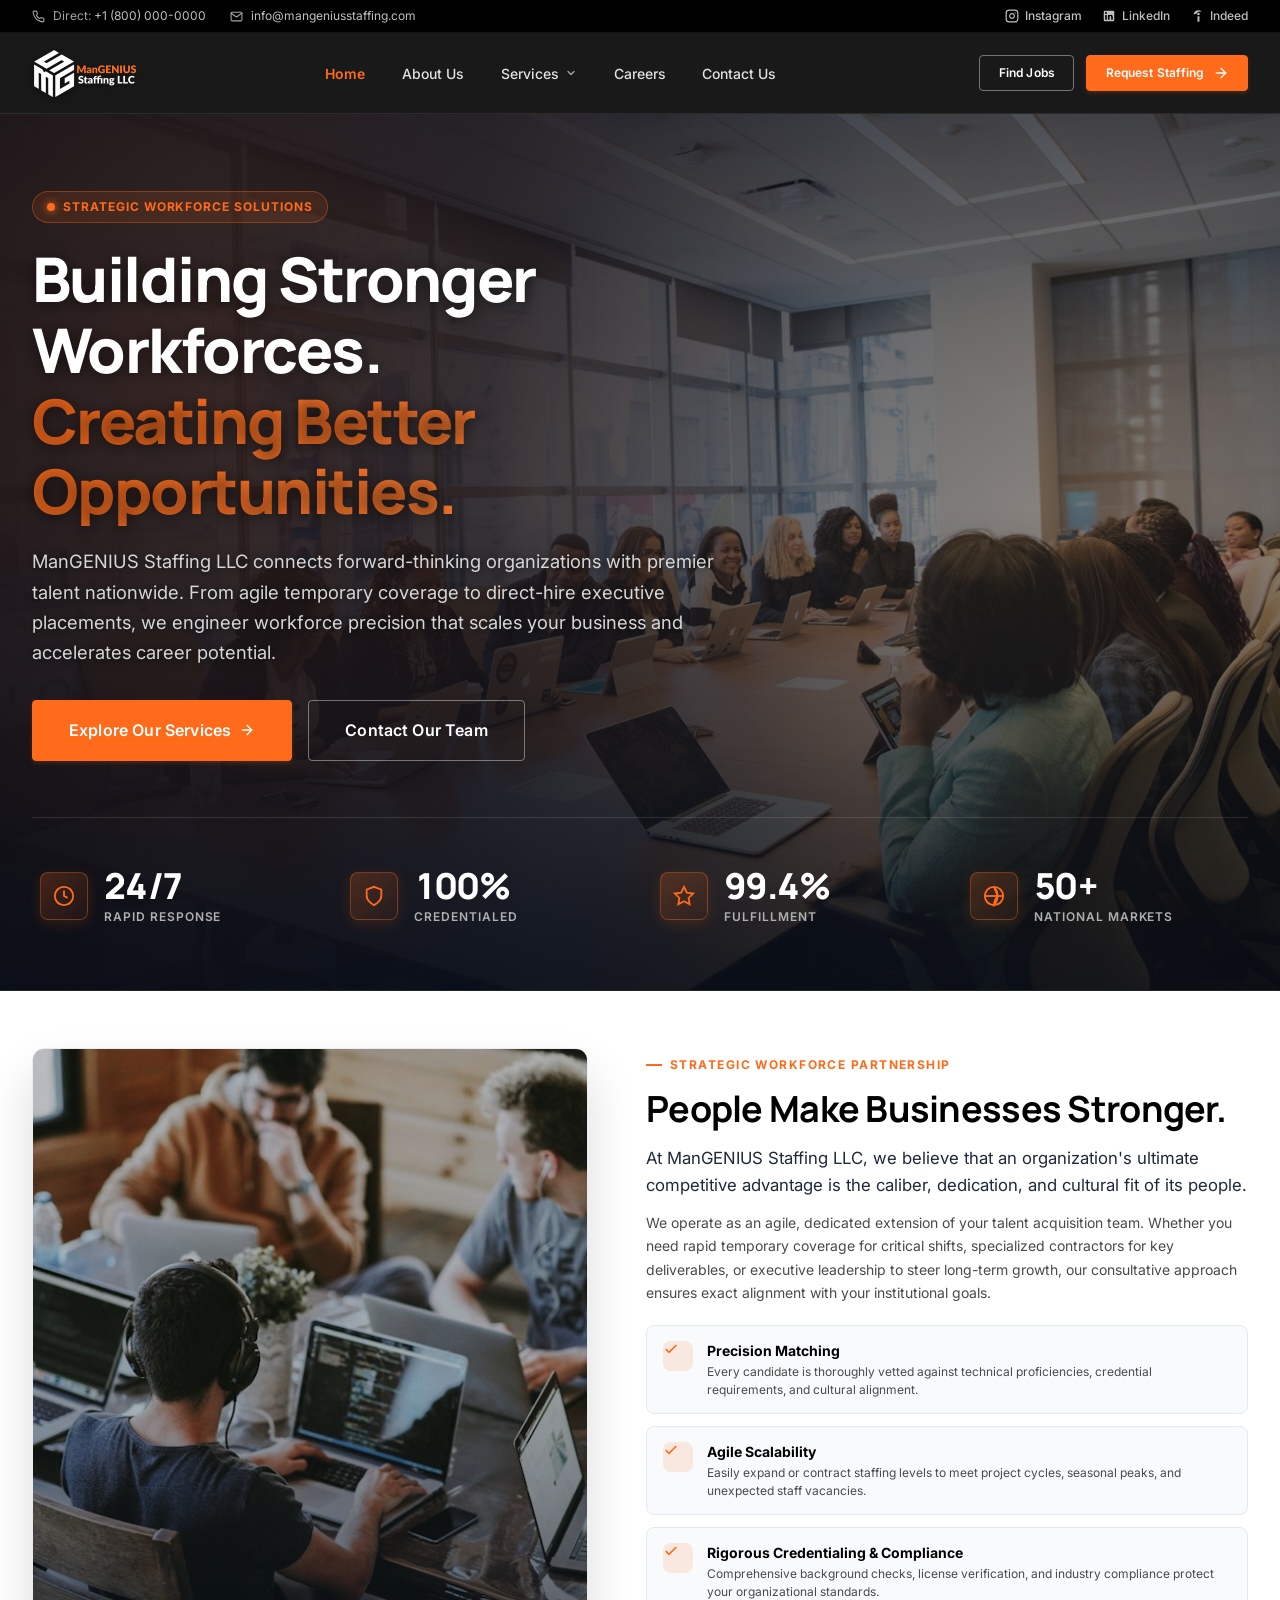
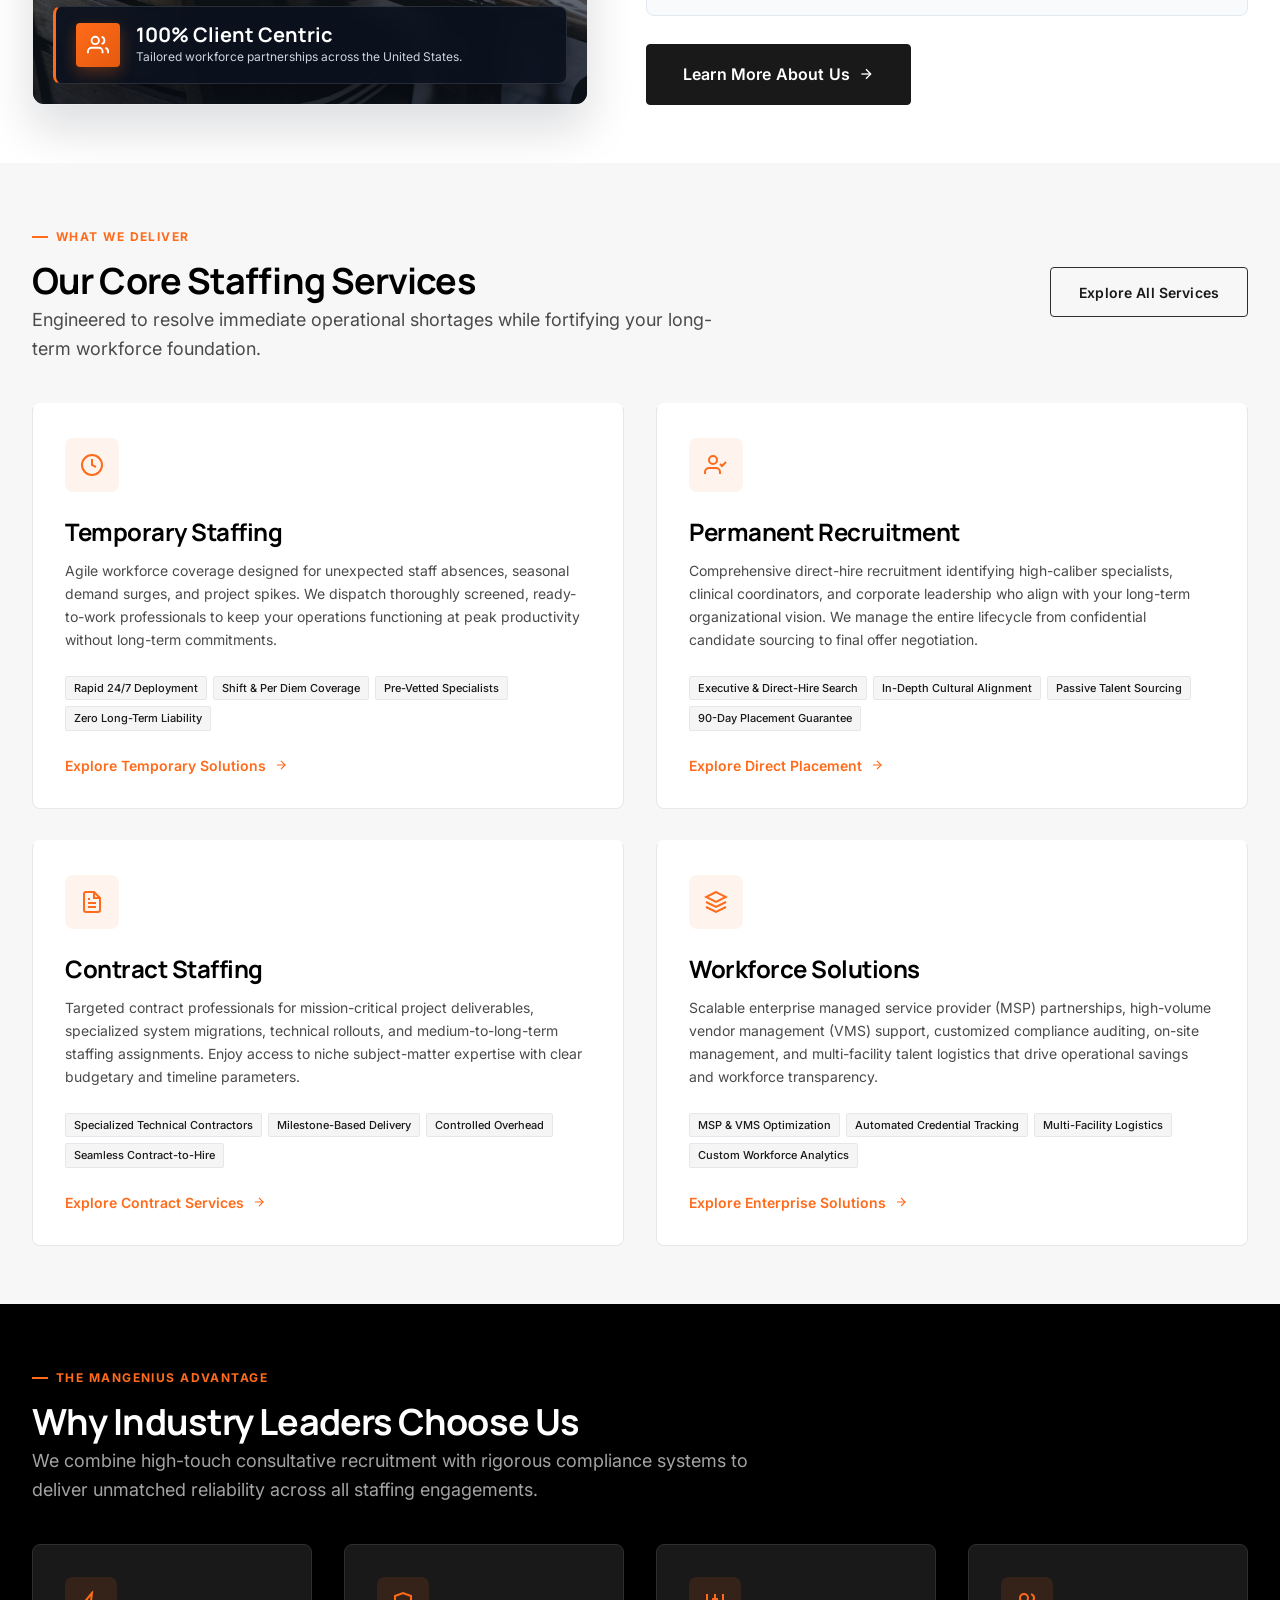
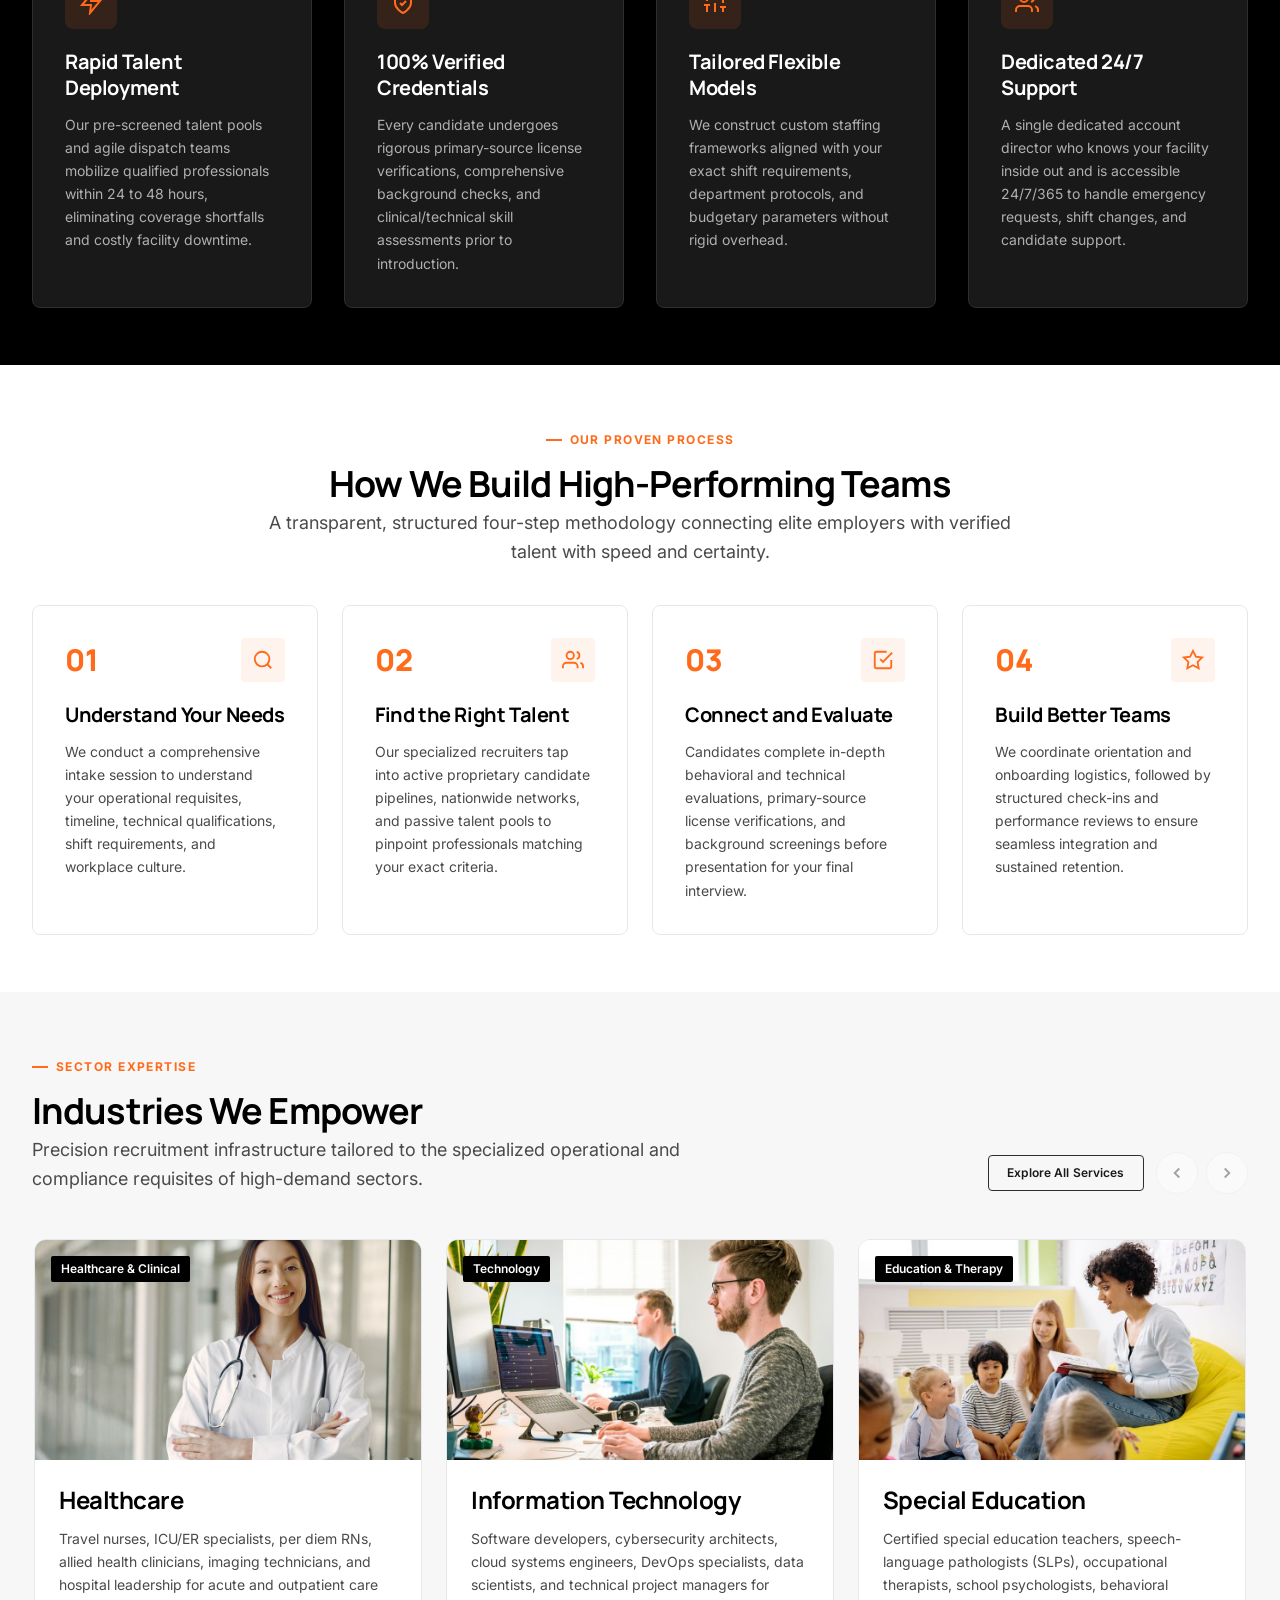
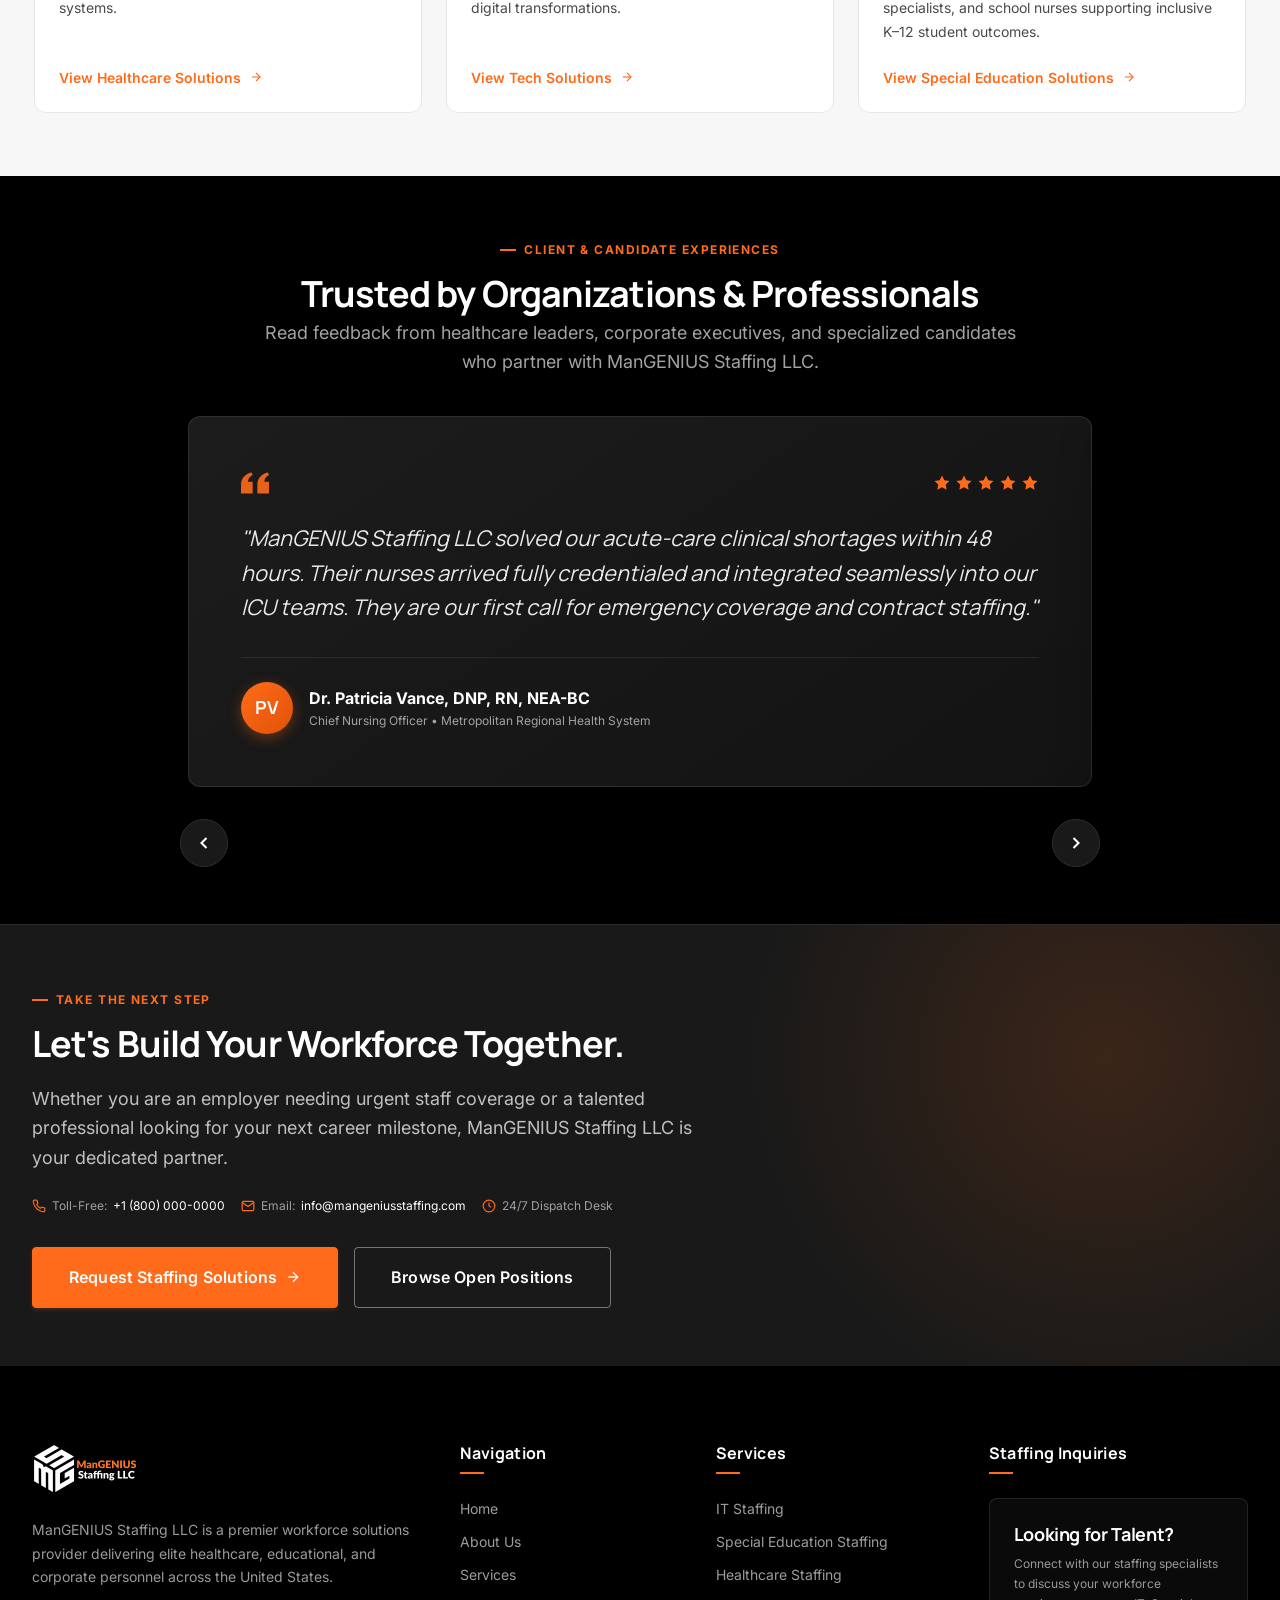
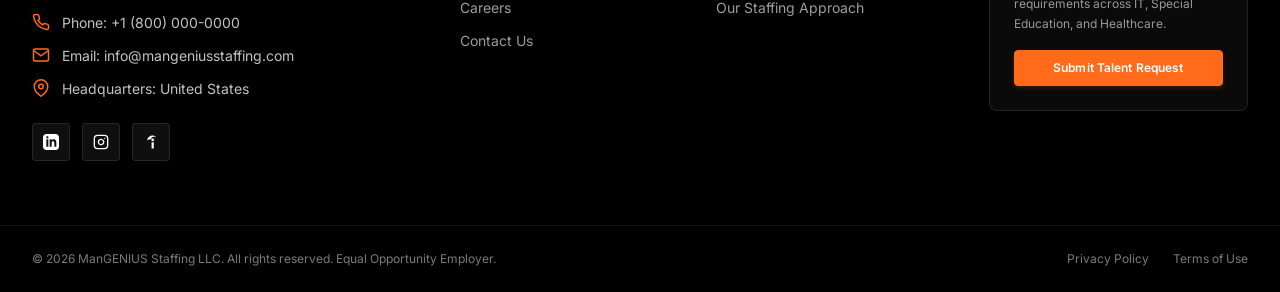
==== commit 00a56dbe: "Save website code" ====
--- a/client-website/index.html
+++ b/client-website/index.html
@@ -980,10 +980,8 @@
           &copy; 2026 ManGENIUS Staffing LLC. All rights reserved. Equal Opportunity Employer.
         </div>
         <div class="footer-legal-links">
-          <a href="#">Privacy Policy</a>
-          <a href="#">Terms of Service</a>
-          <a href="#">Accessibility Statement</a>
-          <a href="#">Compliance & Credentialing</a>
+          <a href="privacy-policy.html">Privacy Policy</a>
+          <a href="terms-of-use.html">Terms of Use</a>
         </div>
       </div>
     </div>
--- a/client-website/css/style.css
+++ b/client-website/css/style.css
@@ -2917,6 +2917,211 @@
   padding-top: var(--space-2);
 }
 
+/* File Upload & Consent Checkboxes (Careers Form) */
+.file-upload-wrapper {
+  position: relative;
+  border: 1.5px dashed #CBD5E1;
+  border-radius: var(--radius-sm);
+  background-color: #F8FAFC;
+  padding: 1rem 1.1rem;
+  transition: border-color var(--transition-fast), background-color var(--transition-fast);
+}
+
+.file-upload-wrapper:hover,
+.file-upload-wrapper:focus-within {
+  border-color: var(--color-orange);
+  background-color: var(--color-white);
+}
+
+.file-upload-wrapper.is-invalid {
+  border-color: #DC2626;
+  background-color: #FEF2F2;
+}
+
+.file-upload-input {
+  width: 100%;
+  font-size: var(--fs-sm);
+  color: var(--color-dark-grey);
+  cursor: pointer;
+}
+
+.file-upload-input::file-selector-button {
+  font-family: var(--font-sans);
+  font-size: var(--fs-xs);
+  font-weight: var(--fw-semibold);
+  color: var(--color-white);
+  background-color: var(--color-dark-grey);
+  border: none;
+  border-radius: var(--radius-sm);
+  padding: 0.5rem 0.9rem;
+  margin-right: 0.85rem;
+  cursor: pointer;
+  transition: background-color var(--transition-fast);
+}
+
+.file-upload-input::file-selector-button:hover {
+  background-color: var(--color-orange);
+}
+
+.file-upload-hint {
+  display: block;
+  font-size: 12px;
+  color: var(--color-muted-grey);
+  margin-top: 6px;
+  line-height: 1.45;
+}
+
+.file-upload-selected {
+  display: none;
+  font-size: 12px;
+  font-weight: var(--fw-semibold);
+  color: #166534;
+  margin-top: 6px;
+}
+
+.file-upload-selected.visible {
+  display: block;
+}
+
+.form-checkbox-group {
+  margin-bottom: var(--space-4);
+}
+
+.form-checkbox-label {
+  display: flex;
+  align-items: flex-start;
+  gap: 10px;
+  font-size: var(--fs-sm);
+  color: var(--color-dark-grey);
+  line-height: 1.5;
+  cursor: pointer;
+}
+
+.form-checkbox-input {
+  width: 18px;
+  height: 18px;
+  margin-top: 2px;
+  flex-shrink: 0;
+  accent-color: var(--color-orange);
+  cursor: pointer;
+}
+
+.form-checkbox-label a {
+  color: var(--color-orange);
+  font-weight: var(--fw-semibold);
+  text-decoration: underline;
+  text-underline-offset: 2px;
+}
+
+.form-checkbox-label a:hover {
+  color: var(--color-orange-hover);
+}
+
+/* Legal Document Pages (Privacy Policy & Terms of Use) */
+.legal-document {
+  max-width: 880px;
+  margin: 0 auto;
+  background-color: var(--color-white);
+  border: 1px solid var(--color-border);
+  border-top: 4px solid var(--color-orange);
+  border-radius: var(--radius-lg);
+  padding: clamp(1.75rem, 4vw, 3.25rem);
+  box-shadow: var(--shadow-card);
+}
+
+.legal-meta-bar {
+  display: flex;
+  flex-wrap: wrap;
+  align-items: center;
+  justify-content: space-between;
+  gap: var(--space-3);
+  padding-bottom: var(--space-5);
+  margin-bottom: var(--space-6);
+  border-bottom: 1px solid var(--color-border);
+  font-size: var(--fs-sm);
+  color: var(--color-mid-grey);
+}
+
+.legal-meta-bar strong {
+  color: var(--color-black);
+}
+
+.legal-intro {
+  font-size: var(--fs-base);
+  color: #1E293B;
+  line-height: 1.72;
+  margin-bottom: var(--space-8);
+}
+
+.legal-section {
+  padding-top: var(--space-6);
+  margin-top: var(--space-6);
+  border-top: 1px solid #F1F5F9;
+}
+
+.legal-section:first-of-type {
+  padding-top: 0;
+  margin-top: 0;
+  border-top: none;
+}
+
+.legal-section h2 {
+  font-size: clamp(1.18rem, 2.2vw, 1.4rem);
+  color: var(--color-black);
+  margin-bottom: var(--space-3);
+  letter-spacing: -0.015em;
+}
+
+.legal-section p {
+  font-size: var(--fs-sm);
+  color: #334155;
+  line-height: 1.72;
+  margin-bottom: var(--space-3);
+}
+
+.legal-section p:last-child {
+  margin-bottom: 0;
+}
+
+.legal-list {
+  list-style: disc;
+  padding-left: 1.35rem;
+  margin: var(--space-3) 0 var(--space-4);
+  display: flex;
+  flex-direction: column;
+  gap: 8px;
+}
+
+.legal-list li {
+  font-size: var(--fs-sm);
+  color: #334155;
+  line-height: 1.65;
+}
+
+.legal-review-note {
+  background-color: #FFF7ED;
+  border: 1px solid #FDBA74;
+  border-left: 3px solid var(--color-orange);
+  border-radius: var(--radius-sm);
+  padding: 0.85rem 1rem;
+  font-size: 13px;
+  color: #9A3412;
+  line-height: 1.6;
+  margin-top: var(--space-3);
+}
+
+.legal-contact-box {
+  background-color: #F8FAFC;
+  border: 1px solid #E2E8F0;
+  border-radius: var(--radius-md);
+  padding: var(--space-5);
+  margin-top: var(--space-3);
+}
+
+.legal-contact-box p {
+  margin-bottom: 6px;
+}
+
 /* --------------------------------------------------------------------------
    12. RESPONSIVE BREAKPOINTS
    -------------------------------------------------------------------------- */
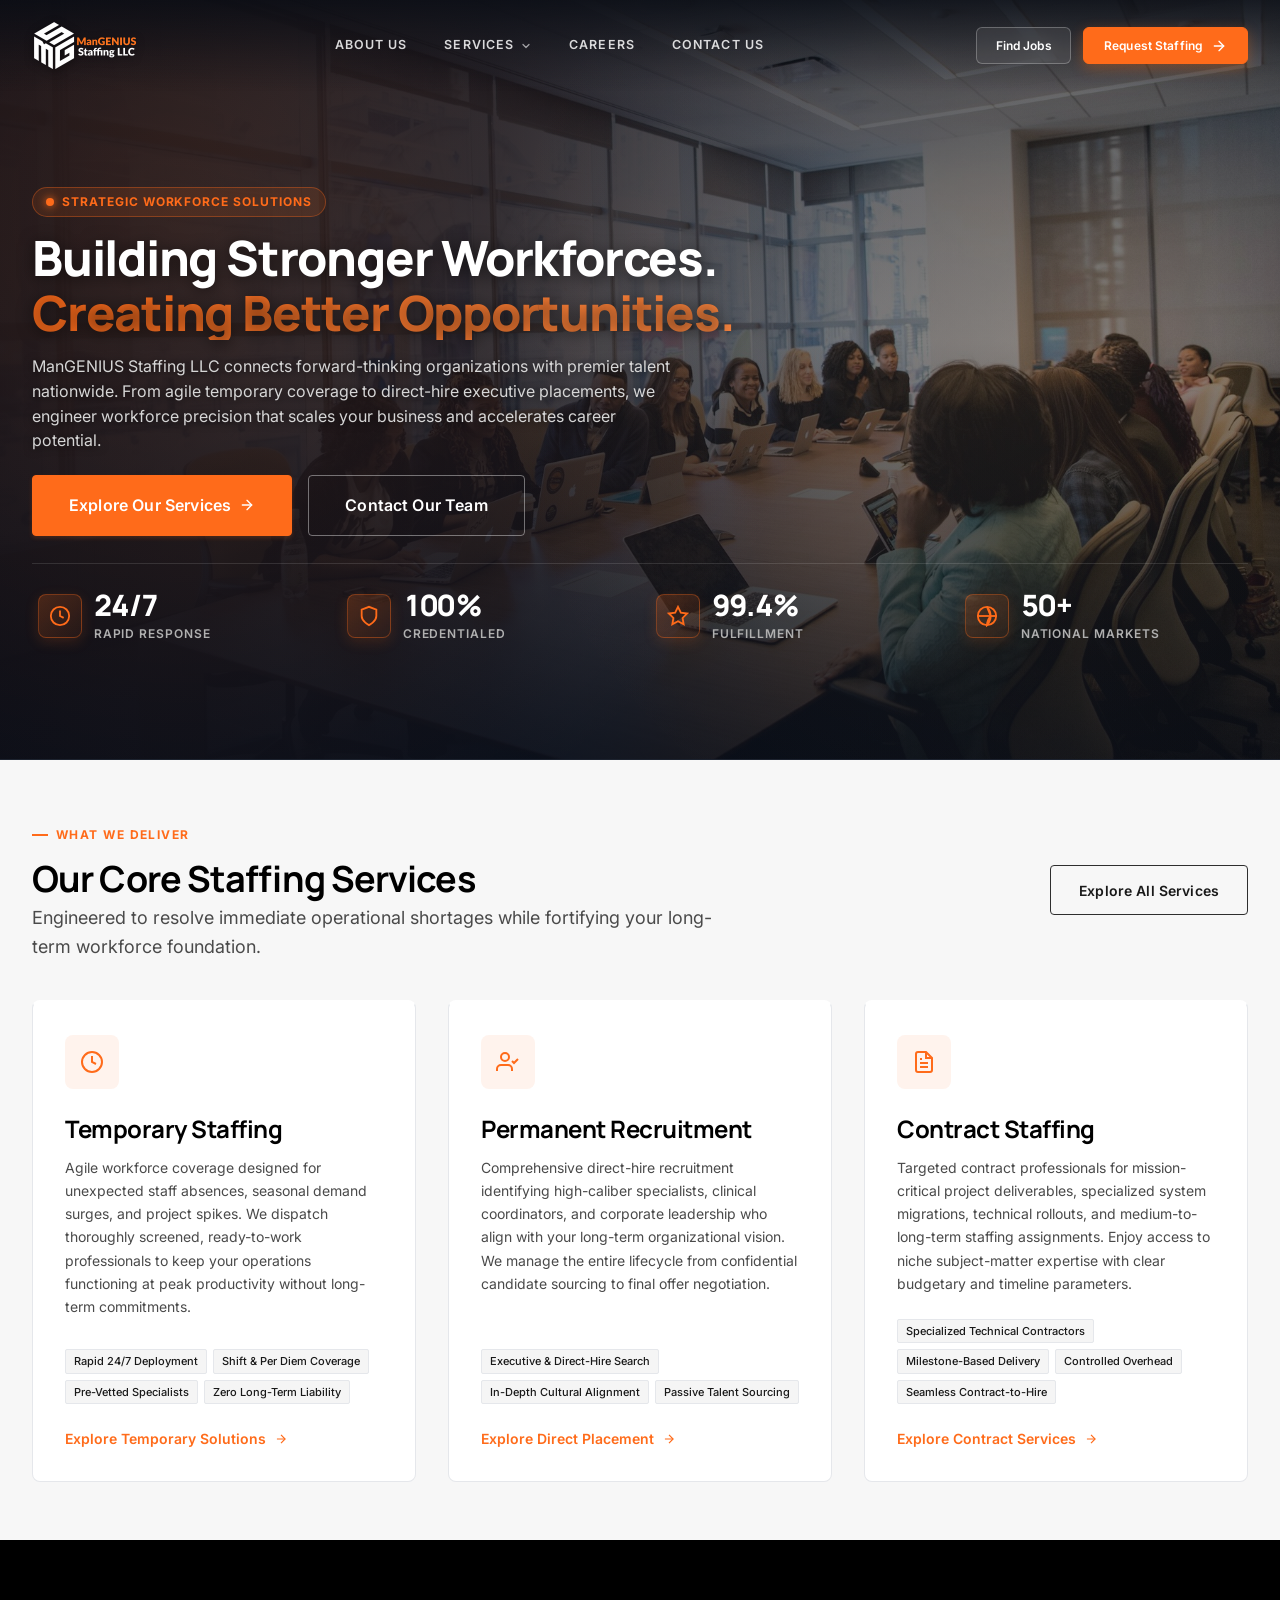
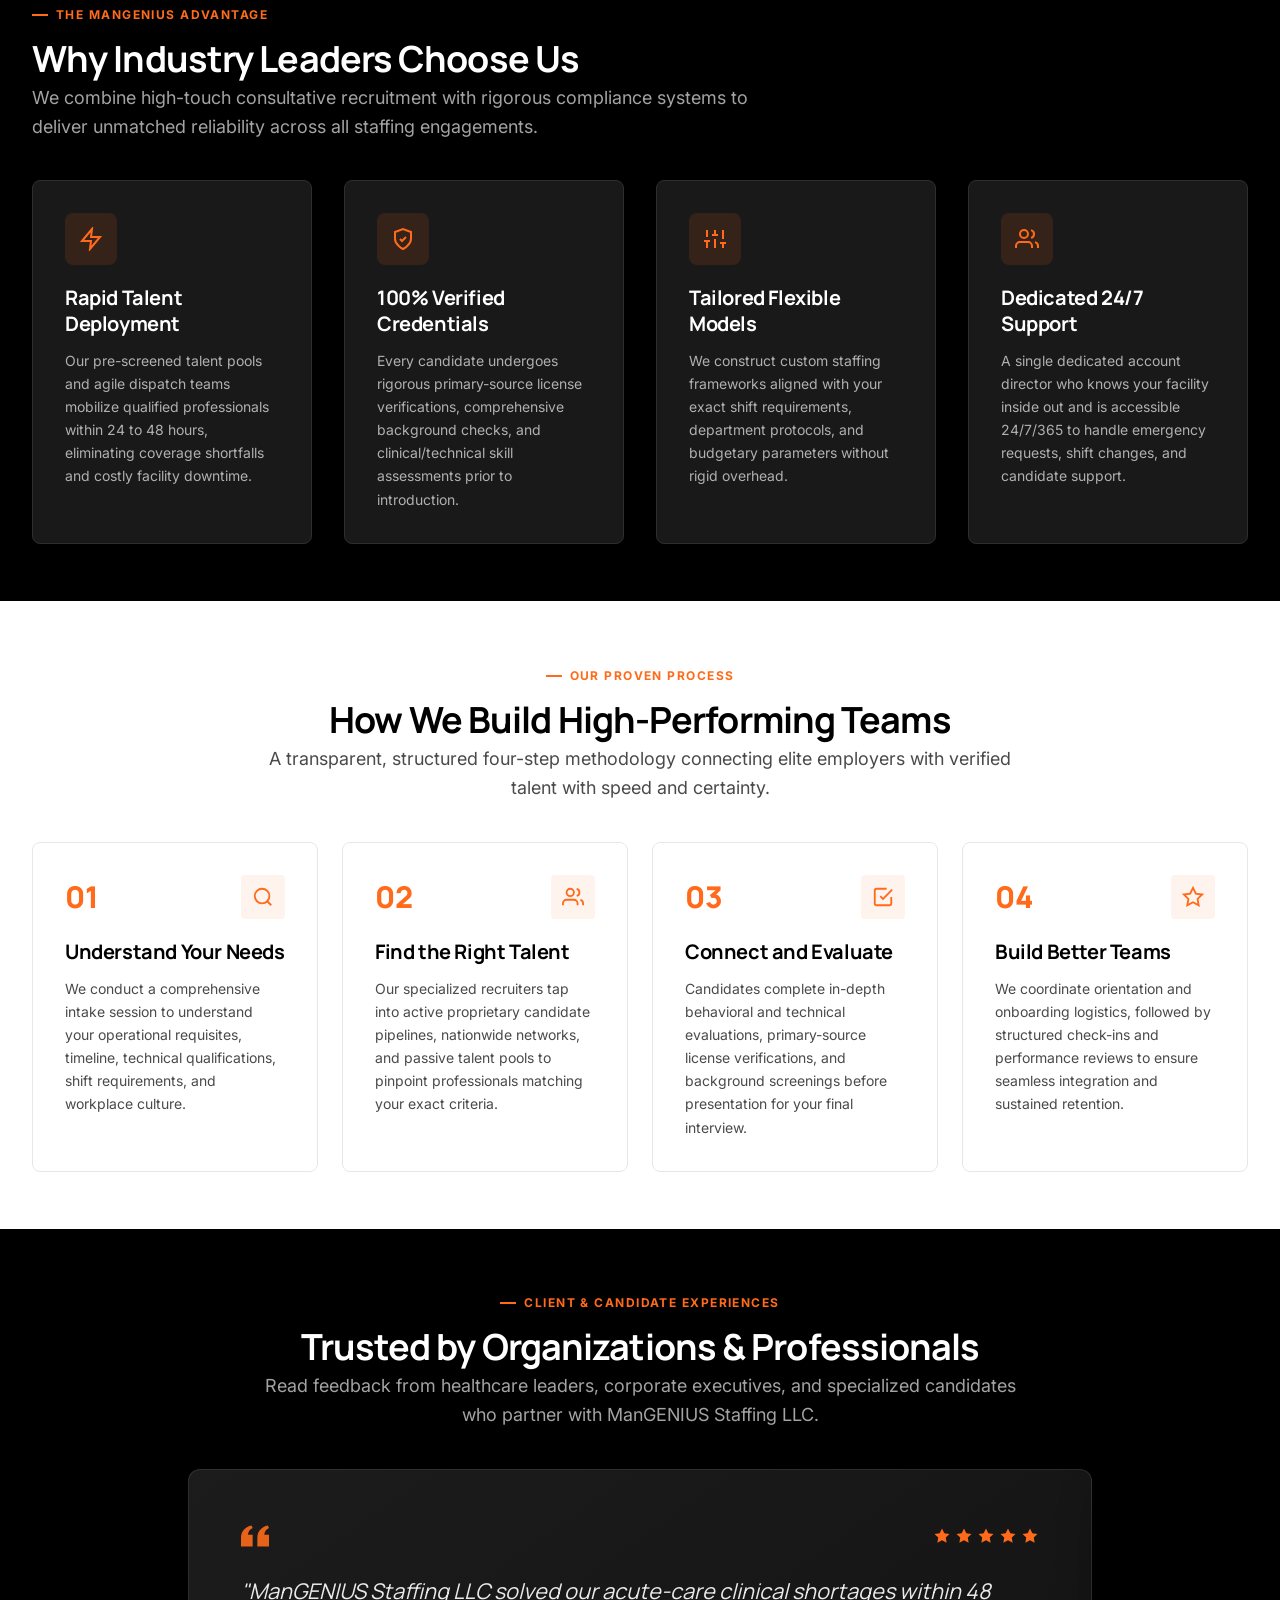
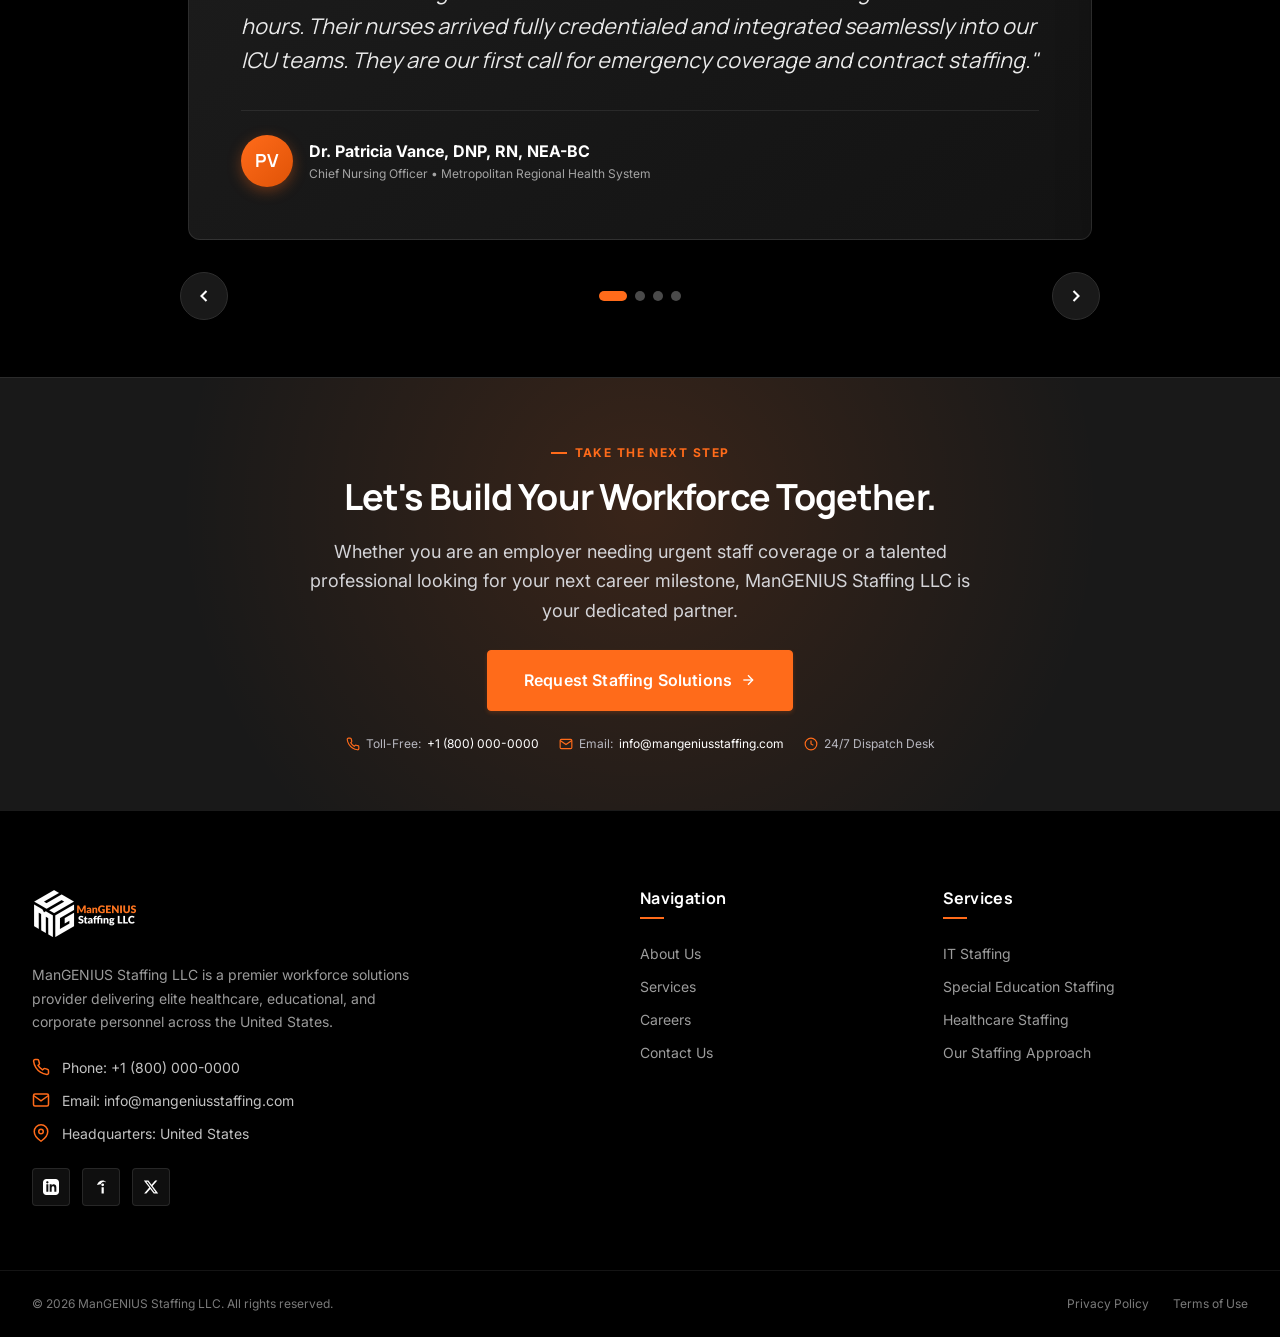
==== commit ec30a3f3: "Save website code" ====
--- a/client-website/index.html
+++ b/client-website/index.html
@@ -21,42 +21,7 @@
 <body>
 
   <!-- =========================================================================
-       1. TOP UTILITY BAR (Corporate Utility)
-       ========================================================================= -->
-  <aside class="topbar" aria-label="Quick contact and portal links">
-    <div class="container topbar-content">
-      <div class="topbar-left">
-        <span class="topbar-item">
-          <!-- Direct Phone (Editable) -->
-          <svg width="13" height="13" viewBox="0 0 24 24" fill="none" stroke="currentColor" stroke-width="2" stroke-linecap="round" stroke-linejoin="round"><path d="M22 16.92v3a2 2 0 0 1-2.18 2 19.79 19.79 0 0 1-8.63-3.07 19.5 19.5 0 0 1-6-6 19.79 19.79 0 0 1-3.07-8.67A2 2 0 0 1 4.11 2h3a2 2 0 0 1 2 1.72 12.84 12.84 0 0 0 .7 2.81 2 2 0 0 1-.45 2.11L8.09 9.91a16 16 0 0 0 6 6l1.27-1.27a2 2 0 0 1 2.11-.45 12.84 12.84 0 0 0 2.81.7A2 2 0 0 1 22 16.92z"></path></svg>
-          <span>Direct: <a href="tel:+18000000000">+1 (800) 000-0000</a></span>
-        </span>
-        <span class="topbar-item">
-          <!-- Corporate Email (Editable) -->
-          <svg width="13" height="13" viewBox="0 0 24 24" fill="none" stroke="currentColor" stroke-width="2" stroke-linecap="round" stroke-linejoin="round"><path d="M4 4h16c1.1 0 2 .9 2 2v12c0 1.1-.9 2-2 2H4c-1.1 0-2-.9-2-2V6c0-1.1.9-2 2-2z"></path><polyline points="22,6 12,13 2,6"></polyline></svg>
-          <a href="mailto:info@mangeniusstaffing.com">info@mangeniusstaffing.com</a>
-        </span>
-      </div>
-      <div class="topbar-right topbar-socials" aria-label="Social Media and Job Profiles">
-        <!-- Social & Recruiting Links (Editable) -->
-        <a href="https://www.instagram.com/" target="_blank" rel="noopener noreferrer" class="topbar-social-link" aria-label="ManGENIUS Staffing LLC on Instagram">
-          <svg viewBox="0 0 24 24" fill="none" stroke="currentColor" stroke-width="2" stroke-linecap="round" stroke-linejoin="round" aria-hidden="true"><rect x="2" y="2" width="20" height="20" rx="5" ry="5"></rect><path d="M16 11.37A4 4 0 1 1 12.63 8 4 4 0 0 1 16 11.37z"></path><line x1="17.5" y1="6.5" x2="17.51" y2="6.5"></line></svg>
-          <span>Instagram</span>
-        </a>
-        <a href="https://www.linkedin.com/" target="_blank" rel="noopener noreferrer" class="topbar-social-link" aria-label="ManGENIUS Staffing LLC on LinkedIn">
-          <svg viewBox="0 0 24 24" fill="currentColor" aria-hidden="true"><path d="M19 3a2 2 0 0 1 2 2v14a2 2 0 0 1-2 2H5a2 2 0 0 1-2-2V5a2 2 0 0 1 2-2h14m-.5 15.5v-5.3a3.26 3.26 0 0 0-3.26-3.26c-.85 0-1.84.52-2.28 1.3v-1.11h-2.79v8.37h2.79v-4.93c0-.77.62-1.4 1.39-1.4a1.4 1.4 0 0 1 1.4 1.4v4.93h2.75M6.88 8.56a1.68 1.68 0 0 0 1.68-1.68c0-.93-.75-1.69-1.68-1.69a1.69 1.69 0 0 0-1.69 1.69c0 .93.76 1.68 1.69 1.68m1.39 9.94v-8.37H5.5v8.37h2.77z"/></svg>
-          <span>LinkedIn</span>
-        </a>
-        <a href="https://www.indeed.com/" target="_blank" rel="noopener noreferrer" class="topbar-social-link" aria-label="ManGENIUS Staffing LLC on Indeed">
-          <svg viewBox="0 0 24 24" fill="currentColor" aria-hidden="true"><path d="M14.22 2.25c-3.79 0-7.03 2.58-7.95 6.26-.08.31.18.59.48.46 1.48-.66 3.16-1.08 4.86-1.15.65-2.06 2.57-3.54 4.84-3.54.9 0 1.74.24 2.46.66.27.16.6-.1.49-.4C18.56 3.18 16.53 2.25 14.22 2.25zm.28 4.35a2.1 2.1 0 1 0 0 4.2 2.1 2.1 0 0 0 0-4.2zm-1.65 5.65v9.5h3.3v-9.5h-3.3z"/></svg>
-          <span>Indeed</span>
-        </a>
-      </div>
-    </div>
-  </aside>
-
-  <!-- =========================================================================
-       2. REUSABLE SITE HEADER & NAVIGATION
+       1. REUSABLE SITE HEADER & NAVIGATION
        ========================================================================= -->
   <header class="site-header" id="mainHeader">
     <div class="container header-container">
@@ -68,9 +33,6 @@
       <!-- Primary Desktop Navigation -->
       <nav class="main-nav" aria-label="Primary Navigation">
         <ul class="nav-list">
-          <li class="nav-item">
-            <a href="index.html" class="nav-link active">Home</a>
-          </li>
           <li class="nav-item">
             <a href="about.html" class="nav-link">About Us</a>
           </li>
@@ -149,9 +111,6 @@
 
     <ul class="mobile-nav-list">
       <li class="mobile-nav-item">
-        <a href="index.html" class="mobile-nav-link active">Home</a>
-      </li>
-      <li class="mobile-nav-item">
         <a href="about.html" class="mobile-nav-link">About Us</a>
       </li>
       <li class="mobile-nav-item">
@@ -276,85 +235,6 @@
               <span class="trust-item-label">National Markets</span>
             </div>
           </div>
-        </div>
-      </div>
-    </section>
-
-    <!-- 2. ABOUT SECTION -->
-    <section class="section bg-white" id="about">
-      <div class="container">
-        <div class="about-split">
-          
-          <!-- Image Column with Floating Experience Badge -->
-          <div class="about-media-col reveal">
-            <div class="about-image-card">
-              <img src="images/workplace.jpg" alt="ManGENIUS Staffing Consultation and Team Collaboration" width="600" height="480" loading="lazy">
-              <div class="about-floating-badge">
-                <div class="badge-icon">
-                  <svg width="22" height="22" viewBox="0 0 24 24" fill="none" stroke="currentColor" stroke-width="2"><path d="M17 21v-2a4 4 0 0 0-4-4H5a4 4 0 0 0-4 4v2"></path><circle cx="9" cy="7" r="4"></circle><path d="M23 21v-2a4 4 0 0 0-3-3.87"></path><path d="M16 3.13a4 4 0 0 1 0 7.75"></path></svg>
-                </div>
-                <div>
-                  <div class="badge-num">100% Client Centric</div>
-                  <div class="badge-label">Tailored workforce partnerships across the United States.</div>
-                </div>
-              </div>
-            </div>
-          </div>
-
-          <!-- Text Column -->
-          <div class="about-text-col reveal reveal-delay-2">
-            <div>
-              <span class="eyebrow">Strategic Workforce Partnership</span>
-              <h2 class="about-heading">People Make Businesses Stronger.</h2>
-              <p class="text-lead about-lead">
-                At ManGENIUS Staffing LLC, we believe that an organization's ultimate competitive advantage is the caliber, dedication, and cultural fit of its people.
-              </p>
-              <p class="about-body">
-                We operate as an agile, dedicated extension of your talent acquisition team. Whether you need rapid temporary coverage for critical shifts, specialized contractors for key deliverables, or executive leadership to steer long-term growth, our consultative approach ensures exact alignment with your institutional goals.
-              </p>
-            </div>
-
-            <!-- 3 Core Feature Items -->
-            <div class="about-feature-list">
-              <div class="about-feature-item">
-                <span class="about-feature-icon" aria-hidden="true">
-                  <svg viewBox="0 0 24 24" fill="none" stroke="currentColor" stroke-width="2.5"><polyline points="20 6 9 17 4 12"></polyline></svg>
-                </span>
-                <div>
-                  <strong>Precision Matching</strong>
-                  <span>Every candidate is thoroughly vetted against technical proficiencies, credential requirements, and cultural alignment.</span>
-                </div>
-              </div>
-
-              <div class="about-feature-item">
-                <span class="about-feature-icon" aria-hidden="true">
-                  <svg viewBox="0 0 24 24" fill="none" stroke="currentColor" stroke-width="2.5"><polyline points="20 6 9 17 4 12"></polyline></svg>
-                </span>
-                <div>
-                  <strong>Agile Scalability</strong>
-                  <span>Easily expand or contract staffing levels to meet project cycles, seasonal peaks, and unexpected staff vacancies.</span>
-                </div>
-              </div>
-
-              <div class="about-feature-item">
-                <span class="about-feature-icon" aria-hidden="true">
-                  <svg viewBox="0 0 24 24" fill="none" stroke="currentColor" stroke-width="2.5"><polyline points="20 6 9 17 4 12"></polyline></svg>
-                </span>
-                <div>
-                  <strong>Rigorous Credentialing &amp; Compliance</strong>
-                  <span>Comprehensive background checks, license verification, and industry compliance protect your organizational standards.</span>
-                </div>
-              </div>
-            </div>
-
-            <div class="about-cta-wrap">
-              <a href="about.html" class="btn btn-dark btn-lg">
-                <span>Learn More About Us</span>
-                <svg class="icon icon-arrow" viewBox="0 0 24 24" fill="none" stroke="currentColor" stroke-width="2"><line x1="5" y1="12" x2="19" y2="12"></line><polyline points="12 5 19 12 12 19"></polyline></svg>
-              </a>
-            </div>
-          </div>
-
         </div>
       </div>
     </section>
@@ -373,7 +253,7 @@
           <a href="services.html" class="btn btn-outline">Explore All Services</a>
         </div>
 
-        <div class="grid grid-2">
+        <div class="grid grid-3">
           
           <!-- Service 1: Temporary Staffing -->
           <div class="card card-service reveal">
@@ -409,7 +289,6 @@
               <span class="tag">Executive & Direct-Hire Search</span>
               <span class="tag">In-Depth Cultural Alignment</span>
               <span class="tag">Passive Talent Sourcing</span>
-              <span class="tag">90-Day Placement Guarantee</span>
             </div>
             <a href="services.html" class="card-link">
               <span>Explore Direct Placement</span>
@@ -434,27 +313,6 @@
             </div>
             <a href="services.html" class="card-link">
               <span>Explore Contract Services</span>
-              <svg class="icon" viewBox="0 0 24 24" fill="none" stroke="currentColor" stroke-width="2"><line x1="5" y1="12" x2="19" y2="12"></line><polyline points="12 5 19 12 12 19"></polyline></svg>
-            </a>
-          </div>
-
-          <!-- Service 4: Workforce Solutions -->
-          <div class="card card-service reveal reveal-delay-3">
-            <div class="card-icon">
-              <svg width="24" height="24" viewBox="0 0 24 24" fill="none" stroke="currentColor" stroke-width="2"><polygon points="12 2 2 7 12 12 22 7 12 2"></polygon><polyline points="2 17 12 22 22 17"></polyline><polyline points="2 12 12 17 22 12"></polyline></svg>
-            </div>
-            <h3 class="card-title">Workforce Solutions</h3>
-            <p class="card-text">
-              Scalable enterprise managed service provider (MSP) partnerships, high-volume vendor management (VMS) support, customized compliance auditing, on-site management, and multi-facility talent logistics that drive operational savings and workforce transparency.
-            </p>
-            <div class="card-service-features">
-              <span class="tag">MSP & VMS Optimization</span>
-              <span class="tag">Automated Credential Tracking</span>
-              <span class="tag">Multi-Facility Logistics</span>
-              <span class="tag">Custom Workforce Analytics</span>
-            </div>
-            <a href="services.html" class="card-link">
-              <span>Explore Enterprise Solutions</span>
               <svg class="icon" viewBox="0 0 24 24" fill="none" stroke="currentColor" stroke-width="2"><line x1="5" y1="12" x2="19" y2="12"></line><polyline points="12 5 19 12 12 19"></polyline></svg>
             </a>
           </div>
@@ -593,103 +451,6 @@
             </p>
           </div>
 
-        </div>
-      </div>
-    </section>
-
-    <!-- 6. INDUSTRIES SECTION (Horizontal Sliding Carousel) -->
-    <section class="section bg-light" id="industries">
-      <div class="container">
-        <div class="flex-between reveal" style="flex-wrap: wrap; margin-bottom: clamp(1.75rem, 3vw, 2.5rem); gap: var(--space-4); align-items: flex-end;">
-          <div style="max-width: 680px;">
-            <span class="eyebrow">Sector Expertise</span>
-            <h2>Industries We Empower</h2>
-            <p class="text-lead" style="margin-bottom: 0;">
-              Precision recruitment infrastructure tailored to the specialized operational and compliance requisites of high-demand sectors.
-            </p>
-          </div>
-          <div class="industry-header-actions" style="display: flex; align-items: center; gap: var(--space-3); flex-wrap: wrap;">
-            <a href="services.html" class="btn btn-outline btn-sm">Explore All Services</a>
-            <div class="industry-nav-btns" style="display: flex; gap: var(--space-2);">
-              <button class="carousel-btn industry-prev" type="button" aria-label="Previous industry slide" style="width: 42px; height: 42px;">
-                <svg width="18" height="18" viewBox="0 0 24 24" fill="none" stroke="currentColor" stroke-width="2.5"><polyline points="15 18 9 12 15 6"></polyline></svg>
-              </button>
-              <button class="carousel-btn industry-next" type="button" aria-label="Next industry slide" style="width: 42px; height: 42px;">
-                <svg width="18" height="18" viewBox="0 0 24 24" fill="none" stroke="currentColor" stroke-width="2.5"><polyline points="9 18 15 12 9 6"></polyline></svg>
-              </button>
-            </div>
-          </div>
-        </div>
-
-        <div class="industry-carousel-wrapper reveal">
-          <div class="industry-carousel" role="region" aria-roledescription="carousel" aria-label="Industries We Empower Carousel">
-            <div class="industry-track">
-              
-              <!-- Industry 1: Healthcare -->
-              <div class="industry-slide" role="group" aria-roledescription="slide" aria-label="1 of 3">
-                <div class="card card-industry">
-                  <div class="card-industry-media">
-                    <img src="images/industries/healthcare.jpg" alt="Healthcare and Hospital Clinical Staffing" width="400" height="240" loading="lazy">
-                    <span class="card-industry-tag">Healthcare &amp; Clinical</span>
-                  </div>
-                  <div class="card-industry-body">
-                    <h3 class="card-title">Healthcare</h3>
-                    <p class="card-text">
-                      Travel nurses, ICU/ER specialists, per diem RNs, allied health clinicians, imaging technicians, and hospital leadership for acute and outpatient care systems.
-                    </p>
-                    <a href="services.html" class="card-link">
-                      <span>View Healthcare Solutions</span>
-                      <svg class="icon" viewBox="0 0 24 24" fill="none" stroke="currentColor" stroke-width="2"><line x1="5" y1="12" x2="19" y2="12"></line><polyline points="12 5 19 12 12 19"></polyline></svg>
-                    </a>
-                  </div>
-                </div>
-              </div>
-
-              <!-- Industry 2: Information Technology -->
-              <div class="industry-slide" role="group" aria-roledescription="slide" aria-label="2 of 3">
-                <div class="card card-industry">
-                  <div class="card-industry-media">
-                    <img src="images/industries/it.jpg" alt="Information Technology and Software Engineering Staffing" width="400" height="240" loading="lazy">
-                    <span class="card-industry-tag">Technology</span>
-                  </div>
-                  <div class="card-industry-body">
-                    <h3 class="card-title">Information Technology</h3>
-                    <p class="card-text">
-                      Software developers, cybersecurity architects, cloud systems engineers, DevOps specialists, data scientists, and technical project managers for digital transformations.
-                    </p>
-                    <a href="services.html" class="card-link">
-                      <span>View Tech Solutions</span>
-                      <svg class="icon" viewBox="0 0 24 24" fill="none" stroke="currentColor" stroke-width="2"><line x1="5" y1="12" x2="19" y2="12"></line><polyline points="12 5 19 12 12 19"></polyline></svg>
-                    </a>
-                  </div>
-                </div>
-              </div>
-
-              <!-- Industry 3: Special Education -->
-              <div class="industry-slide" role="group" aria-roledescription="slide" aria-label="3 of 3">
-                <div class="card card-industry">
-                  <div class="card-industry-media">
-                    <img src="images/industries/special-education.jpg" alt="Special Education Teachers and Student Support Specialists" width="400" height="240" loading="lazy">
-                    <span class="card-industry-tag">Education &amp; Therapy</span>
-                  </div>
-                  <div class="card-industry-body">
-                    <h3 class="card-title">Special Education</h3>
-                    <p class="card-text">
-                      Certified special education teachers, speech-language pathologists (SLPs), occupational therapists, school psychologists, behavioral specialists, and school nurses supporting inclusive K–12 student outcomes.
-                    </p>
-                    <a href="services.html" class="card-link">
-                      <span>View Special Education Solutions</span>
-                      <svg class="icon" viewBox="0 0 24 24" fill="none" stroke="currentColor" stroke-width="2"><line x1="5" y1="12" x2="19" y2="12"></line><polyline points="12 5 19 12 12 19"></polyline></svg>
-                    </a>
-                  </div>
-                </div>
-              </div>
-
-            </div>
-          </div>
-
-          <!-- Industry Carousel Dots -->
-          <div class="industry-dots carousel-dots" role="tablist" aria-label="Industry slider pagination"></div>
         </div>
       </div>
     </section>
@@ -850,40 +611,37 @@
     </section>
 
     <!-- 8. CORPORATE CALL TO ACTION (CTA) SECTION -->
-    <section class="section bg-dark" id="cta" style="border-top: 1px solid rgba(255, 255, 255, 0.08); position: relative; overflow: hidden;">
-      <div style="position: absolute; top: 0; right: 0; bottom: 0; width: 45%; background: radial-gradient(circle at 70% 30%, rgba(255, 107, 26, 0.15) 0%, transparent 70%); pointer-events: none;"></div>
+    <section class="section bg-dark cta-fixed-bg" id="cta" style="border-top: 1px solid rgba(255, 255, 255, 0.08); position: relative; overflow: hidden;">
+      <div style="position: absolute; inset: 0; background: radial-gradient(circle at 50% 30%, rgba(255, 107, 26, 0.14) 0%, transparent 65%); pointer-events: none;"></div>
       
       <div class="container" style="position: relative; z-index: 2;">
-        <div class="flex-between reveal" style="flex-wrap: wrap; gap: var(--space-8); align-items: center;">
-          <div style="max-width: 680px;">
-            <span class="eyebrow">Take The Next Step</span>
-            <h2 class="text-white" style="margin-bottom: var(--space-4);">Let's Build Your Workforce Together.</h2>
-            <p style="color: #C0C0C0; font-size: var(--fs-md); line-height: var(--lh-relaxed); margin-bottom: var(--space-6);">
-              Whether you are an employer needing urgent staff coverage or a talented professional looking for your next career milestone, ManGENIUS Staffing LLC is your dedicated partner.
-            </p>
-            
-            <div style="display: flex; flex-wrap: wrap; gap: var(--space-4); font-size: var(--fs-xs); color: #A0A0A0;">
-              <span style="display: inline-flex; align-items: center; gap: 6px;">
-                <svg width="14" height="14" viewBox="0 0 24 24" fill="none" stroke="currentColor" stroke-width="2" style="color: var(--color-orange);"><path d="M22 16.92v3a2 2 0 0 1-2.18 2 19.79 19.79 0 0 1-8.63-3.07 19.5 19.5 0 0 1-6-6 19.79 19.79 0 0 1-3.07-8.67A2 2 0 0 1 4.11 2h3a2 2 0 0 1 2 1.72 12.84 12.84 0 0 0 .7 2.81 2 2 0 0 1-.45 2.11L8.09 9.91a16 16 0 0 0 6 6l1.27-1.27a2 2 0 0 1 2.11-.45 12.84 12.84 0 0 0 2.81.7A2 2 0 0 1 22 16.92z"></path></svg>
-                Toll-Free: <a href="tel:+18000000000" style="color: #FFFFFF;">+1 (800) 000-0000</a>
-              </span>
-              <span style="display: inline-flex; align-items: center; gap: 6px;">
-                <svg width="14" height="14" viewBox="0 0 24 24" fill="none" stroke="currentColor" stroke-width="2" style="color: var(--color-orange);"><path d="M4 4h16c1.1 0 2 .9 2 2v12c0 1.1-.9 2-2 2H4c-1.1 0-2-.9-2-2V6c0-1.1.9-2 2-2z"></path><polyline points="22,6 12,13 2,6"></polyline></svg>
-                Email: <a href="mailto:info@mangeniusstaffing.com" style="color: #FFFFFF;">info@mangeniusstaffing.com</a>
-              </span>
-              <span style="display: inline-flex; align-items: center; gap: 6px;">
-                <svg width="14" height="14" viewBox="0 0 24 24" fill="none" stroke="currentColor" stroke-width="2" style="color: var(--color-orange);"><circle cx="12" cy="12" r="10"></circle><polyline points="12 6 12 12 16 14"></polyline></svg>
-                24/7 Dispatch Desk
-              </span>
-            </div>
-          </div>
-
-          <div class="flex gap-4" style="flex-wrap: wrap;">
+        <div class="reveal" style="max-width: 760px; margin: 0 auto; text-align: center;">
+          <span class="eyebrow" style="justify-content: center;">Take The Next Step</span>
+          <h2 class="text-white" style="margin-bottom: var(--space-4);">Let's Build Your Workforce Together.</h2>
+          <p style="color: #D4D4D8; font-size: var(--fs-md); line-height: var(--lh-relaxed); margin: 0 auto var(--space-6); max-width: 660px;">
+            Whether you are an employer needing urgent staff coverage or a talented professional looking for your next career milestone, ManGENIUS Staffing LLC is your dedicated partner.
+          </p>
+
+          <div style="display: flex; justify-content: center; margin-bottom: var(--space-6);">
             <a href="contact.html" class="btn btn-orange btn-lg">
               <span>Request Staffing Solutions</span>
               <svg class="icon icon-arrow" viewBox="0 0 24 24" fill="none" stroke="currentColor" stroke-width="2"><line x1="5" y1="12" x2="19" y2="12"></line><polyline points="12 5 19 12 12 19"></polyline></svg>
             </a>
-            <a href="careers.html" class="btn btn-outline-white btn-lg">Browse Open Positions</a>
+          </div>
+          
+          <div style="display: flex; flex-wrap: wrap; justify-content: center; gap: var(--space-5); font-size: var(--fs-xs); color: #B8B8C0;">
+            <span style="display: inline-flex; align-items: center; gap: 6px;">
+              <svg width="14" height="14" viewBox="0 0 24 24" fill="none" stroke="currentColor" stroke-width="2" style="color: var(--color-orange);"><path d="M22 16.92v3a2 2 0 0 1-2.18 2 19.79 19.79 0 0 1-8.63-3.07 19.5 19.5 0 0 1-6-6 19.79 19.79 0 0 1-3.07-8.67A2 2 0 0 1 4.11 2h3a2 2 0 0 1 2 1.72 12.84 12.84 0 0 0 .7 2.81 2 2 0 0 1-.45 2.11L8.09 9.91a16 16 0 0 0 6 6l1.27-1.27a2 2 0 0 1 2.11-.45 12.84 12.84 0 0 0 2.81.7A2 2 0 0 1 22 16.92z"></path></svg>
+              Toll-Free: <a href="tel:+18000000000" style="color: #FFFFFF;">+1 (800) 000-0000</a>
+            </span>
+            <span style="display: inline-flex; align-items: center; gap: 6px;">
+              <svg width="14" height="14" viewBox="0 0 24 24" fill="none" stroke="currentColor" stroke-width="2" style="color: var(--color-orange);"><path d="M4 4h16c1.1 0 2 .9 2 2v12c0 1.1-.9 2-2 2H4c-1.1 0-2-.9-2-2V6c0-1.1.9-2 2-2z"></path><polyline points="22,6 12,13 2,6"></polyline></svg>
+              Email: <a href="mailto:info@mangeniusstaffing.com" style="color: #FFFFFF;">info@mangeniusstaffing.com</a>
+            </span>
+            <span style="display: inline-flex; align-items: center; gap: 6px;">
+              <svg width="14" height="14" viewBox="0 0 24 24" fill="none" stroke="currentColor" stroke-width="2" style="color: var(--color-orange);"><circle cx="12" cy="12" r="10"></circle><polyline points="12 6 12 12 16 14"></polyline></svg>
+              24/7 Dispatch Desk
+            </span>
           </div>
         </div>
       </div>
@@ -928,11 +686,11 @@
               <a href="https://www.linkedin.com/" target="_blank" rel="noopener noreferrer" class="social-icon-btn" aria-label="LinkedIn">
                 <svg viewBox="0 0 24 24" fill="currentColor"><path d="M19 0h-14c-2.761 0-5 2.239-5 5v14c0 2.761 2.239 5 5 5h14c2.762 0 5-2.239 5-5v-14c0-2.761-2.238-5-5-5zm-11 19h-3v-11h3v11zm-1.5-12.268c-.966 0-1.75-.79-1.75-1.764s.784-1.764 1.75-1.764 1.75.79 1.75 1.764-.783 1.764-1.75 1.764zm13.5 12.268h-3v-5.604c0-3.368-4-3.113-4 0v5.604h-3v-11h3v1.765c1.396-2.586 7-2.777 7 2.476v6.759z"/></svg>
               </a>
-              <a href="https://www.instagram.com/" target="_blank" rel="noopener noreferrer" class="social-icon-btn" aria-label="Instagram">
-                <svg viewBox="0 0 24 24" fill="none" stroke="currentColor" stroke-width="2" stroke-linecap="round" stroke-linejoin="round"><rect x="2" y="2" width="20" height="20" rx="5" ry="5"></rect><path d="M16 11.37A4 4 0 1 1 12.63 8 4 4 0 0 1 16 11.37z"></path><line x1="17.5" y1="6.5" x2="17.51" y2="6.5"></line></svg>
-              </a>
               <a href="https://www.indeed.com/" target="_blank" rel="noopener noreferrer" class="social-icon-btn" aria-label="Indeed">
                 <svg viewBox="0 0 24 24" fill="currentColor"><path d="M14.22 2.25c-3.79 0-7.03 2.58-7.95 6.26-.08.31.18.59.48.46 1.48-.66 3.16-1.08 4.86-1.15.65-2.06 2.57-3.54 4.84-3.54.9 0 1.74.24 2.46.66.27.16.6-.1.49-.4C18.56 3.18 16.53 2.25 14.22 2.25zm.28 4.35a2.1 2.1 0 1 0 0 4.2 2.1 2.1 0 0 0 0-4.2zm-1.65 5.65v9.5h3.3v-9.5h-3.3z"/></svg>
+              </a>
+              <a href="https://twitter.com/" target="_blank" rel="noopener noreferrer" class="social-icon-btn" aria-label="Twitter">
+                <svg viewBox="0 0 24 24" fill="currentColor"><path d="M18.244 2.25h3.308l-7.227 8.26 8.502 11.24H16.17l-5.214-6.817L4.99 21.75H1.68l7.73-8.835L1.254 2.25H8.08l4.713 6.231zm-1.161 17.52h1.833L7.084 4.126H5.117z"/></svg>
               </a>
             </div>
           </div>
@@ -941,7 +699,6 @@
           <div>
             <h3 class="footer-col-title">Navigation</h3>
             <ul class="footer-links">
-              <li><a href="index.html">Home</a></li>
               <li><a href="about.html">About Us</a></li>
               <li><a href="services.html">Services</a></li>
               <li><a href="careers.html">Careers</a></li>
@@ -960,16 +717,6 @@
             </ul>
           </div>
 
-          <!-- Column 4: Employers & Talent Box -->
-          <div>
-            <h3 class="footer-col-title">Staffing Inquiries</h3>
-            <div class="footer-cta-card">
-              <h4>Looking for Talent?</h4>
-              <p>Connect with our staffing specialists to discuss your workforce requirements across IT, Special Education, and Healthcare.</p>
-              <a href="contact.html" class="btn btn-orange btn-sm" style="width: 100%;">Submit Talent Request</a>
-            </div>
-          </div>
-
         </div>
       </div>
     </div>
@@ -977,7 +724,7 @@
     <div class="footer-bottom">
       <div class="container footer-bottom-content">
         <div>
-          &copy; 2026 ManGENIUS Staffing LLC. All rights reserved. Equal Opportunity Employer.
+          &copy; 2026 ManGENIUS Staffing LLC. All rights reserved.
         </div>
         <div class="footer-legal-links">
           <a href="privacy-policy.html">Privacy Policy</a>
--- a/client-website/css/style.css
+++ b/client-website/css/style.css
@@ -604,25 +604,32 @@
 }
 
 /* --------------------------------------------------------------------------
-   7. MAIN HEADER & NAVIGATION
+   7. MAIN HEADER & NAVIGATION (Seamless Floating Glass Header)
    -------------------------------------------------------------------------- */
 .site-header {
-  position: -webkit-sticky;
-  position: sticky;
+  position: fixed;
   top: 0;
+  left: 0;
+  right: 0;
   width: 100%;
   z-index: var(--z-header);
-  background-color: var(--color-dark-grey);
-  border-bottom: 1px solid rgba(255, 255, 255, 0.08);
-  transition: background-color var(--transition-base), box-shadow var(--transition-base), border-color var(--transition-base);
+  background-color: transparent;
+  background-image: linear-gradient(180deg, rgba(8, 12, 20, 0.78) 0%, rgba(8, 12, 20, 0.28) 60%, rgba(8, 12, 20, 0) 100%);
+  background-repeat: no-repeat;
+  background-size: 100% 100%;
+  border-bottom: none;
+  box-shadow: none;
+  padding: 0.35rem 0;
+  transition: background-color 0.3s ease, padding 0.3s ease, box-shadow 0.3s ease, backdrop-filter 0.3s ease;
 }
 
 .site-header.scrolled {
-  background-color: rgba(25, 25, 25, 0.96);
-  backdrop-filter: blur(12px);
-  -webkit-backdrop-filter: blur(12px);
-  box-shadow: 0 4px 20px rgba(0, 0, 0, 0.25);
-  border-bottom-color: rgba(255, 255, 255, 0.12);
+  background-color: rgba(10, 13, 20, 0.88);
+  background-image: none;
+  backdrop-filter: blur(20px) saturate(140%);
+  -webkit-backdrop-filter: blur(20px) saturate(140%);
+  padding: 0;
+  box-shadow: inset 0 -1px 0 rgba(255, 255, 255, 0.1), 0 12px 30px rgba(0, 0, 0, 0.45);
 }
 
 .header-container {
@@ -680,7 +687,7 @@
 .nav-list {
   display: flex;
   align-items: center;
-  gap: var(--space-2);
+  gap: 2rem;
 }
 
 .nav-item {
@@ -688,28 +695,51 @@
 }
 
 .nav-link {
+  position: relative;
   display: flex;
   align-items: center;
   gap: 6px;
-  padding: 0.65rem 0.9rem;
+  padding: 0.5rem 0.15rem;
   font-family: var(--font-sans);
-  font-size: var(--fs-sm);
-  font-weight: var(--fw-medium);
-  color: #E2E2E2;
-  border-radius: var(--radius-sm);
-  transition: all var(--transition-fast);
+  font-size: 0.78rem;
+  font-weight: var(--fw-semibold);
+  text-transform: uppercase;
+  letter-spacing: 0.09em;
+  color: rgba(255, 255, 255, 0.84);
+  border-radius: 0;
+  transition: color var(--transition-fast);
   white-space: nowrap;
+}
+
+.nav-link::after {
+  content: '';
+  position: absolute;
+  left: 0;
+  right: 0;
+  bottom: 0;
+  height: 2px;
+  background-color: var(--color-orange);
+  border-radius: 2px;
+  transform: scaleX(0);
+  transform-origin: left center;
+  transition: transform 0.25s cubic-bezier(0.22, 1, 0.36, 1);
 }
 
 .nav-link:hover,
 .nav-item:focus-within > .nav-link {
   color: var(--color-white);
-  background-color: rgba(255, 255, 255, 0.06);
+  background-color: transparent;
+}
+
+.nav-link:hover::after,
+.nav-item:focus-within > .nav-link::after,
+.nav-link.active::after {
+  transform: scaleX(1);
 }
 
 .nav-link.active {
-  color: var(--color-orange);
-  font-weight: var(--fw-semibold);
+  color: var(--color-white);
+  font-weight: var(--fw-bold);
 }
 
 .nav-link .dropdown-caret {
@@ -799,8 +829,29 @@
 .header-actions {
   display: flex;
   align-items: center;
-  gap: var(--space-3);
+  gap: 0.75rem;
   margin-left: var(--space-4);
+}
+
+.header-actions .btn-outline-white {
+  background-color: rgba(255, 255, 255, 0.07);
+  border-color: rgba(255, 255, 255, 0.26);
+  backdrop-filter: blur(8px);
+  -webkit-backdrop-filter: blur(8px);
+  border-radius: 6px;
+  padding: 0.55rem 1.15rem;
+}
+
+.header-actions .btn-outline-white:hover {
+  background-color: var(--color-white);
+  color: var(--color-black);
+  border-color: var(--color-white);
+}
+
+.header-actions .btn-orange {
+  border-radius: 6px;
+  padding: 0.55rem 1.25rem;
+  box-shadow: 0 4px 14px rgba(255, 102, 0, 0.32);
 }
 
 /* Mobile Hamburger Toggle */
@@ -852,7 +903,9 @@
   max-width: 380px;
   height: 100vh;
   height: 100dvh;
-  background-color: var(--color-black);
+  background-color: rgba(19, 21, 25, 0.94);
+  backdrop-filter: blur(18px);
+  -webkit-backdrop-filter: blur(18px);
   border-left: 1px solid rgba(255, 255, 255, 0.1);
   z-index: var(--z-drawer);
   display: flex;
@@ -1236,7 +1289,7 @@
   position: relative;
   background-color: var(--color-black);
   color: var(--color-white);
-  padding: clamp(2.75rem, 5vw, 4.25rem) 0;
+  padding: calc(var(--header-height) + clamp(2.75rem, 5vw, 4.25rem)) 0 clamp(2.75rem, 5vw, 4.25rem);
   overflow: hidden;
   border-bottom: 1px solid rgba(255, 255, 255, 0.08);
 }
@@ -1307,8 +1360,19 @@
 
 .footer-grid {
   display: grid;
-  grid-template-columns: 2.2fr 1.2fr 1.3fr 1.5fr;
+  grid-template-columns: 2.2fr 1fr 1.2fr;
   gap: var(--space-12);
+}
+
+/* Fixed Background Image CTA (Homepage "Take The Next Step") */
+.cta-fixed-bg {
+  background-image:
+    linear-gradient(135deg, rgba(10, 14, 22, 0.84) 0%, rgba(12, 16, 24, 0.74) 55%, rgba(10, 14, 22, 0.86) 100%),
+    url('../images/workplace.jpg');
+  background-size: cover;
+  background-position: center;
+  background-repeat: no-repeat;
+  background-attachment: fixed;
 }
 
 /* Brand Column */
@@ -1585,10 +1649,10 @@
    -------------------------------------------------------------------------- */
 .home-hero {
   position: relative;
-  min-height: clamp(580px, 82vh, 780px);
-  display: flex;
-  align-items: center;
-  padding: clamp(3.5rem, 6vw, 5.25rem) 0 clamp(2.5rem, 4vw, 3.5rem);
+  min-height: min(100vh, 760px);
+  display: flex;
+  align-items: center;
+  padding: calc(var(--header-height) + clamp(1rem, 2.2vh, 2.25rem)) 0 clamp(1.25rem, 2.5vh, 2.25rem);
   background-color: #0a101d;
   overflow: hidden;
   border-bottom: 1px solid rgba(255, 255, 255, 0.08);
@@ -1658,13 +1722,13 @@
   background: rgba(255, 107, 26, 0.12);
   border: 1px solid rgba(255, 107, 26, 0.35);
   border-radius: var(--radius-full);
-  padding: 6px 14px;
+  padding: 5px 13px;
   font-size: var(--fs-xs);
   font-weight: var(--fw-bold);
   color: var(--color-orange);
   letter-spacing: 0.08em;
   text-transform: uppercase;
-  margin-bottom: var(--space-5);
+  margin-bottom: 0.9rem;
   backdrop-filter: blur(6px);
   -webkit-backdrop-filter: blur(6px);
 }
@@ -1685,13 +1749,13 @@
 
 .home-hero .hero-title {
   font-family: var(--font-heading);
-  font-size: clamp(2.35rem, 5vw, 3.85rem);
+  font-size: clamp(2.1rem, 3.8vw, 3.35rem);
   font-weight: var(--fw-extrabold);
-  line-height: 1.15;
+  line-height: 1.12;
   color: var(--color-white);
   letter-spacing: -0.025em;
-  margin-bottom: var(--space-5);
-  max-width: 880px;
+  margin-bottom: 0.85rem;
+  max-width: 900px;
   text-shadow: 0 2px 16px rgba(0, 0, 0, 0.6);
 }
 
@@ -1704,11 +1768,11 @@
 }
 
 .home-hero .hero-subtitle {
-  font-size: clamp(1rem, 1.8vw, 1.15rem);
+  font-size: clamp(0.94rem, 1.25vw, 1.06rem);
   color: #D6D6D6;
-  line-height: var(--lh-relaxed);
-  max-width: 720px;
-  margin-bottom: var(--space-8);
+  line-height: 1.55;
+  max-width: 650px;
+  margin-bottom: 1.35rem;
   text-shadow: 0 1px 8px rgba(0, 0, 0, 0.7);
 }
 
@@ -1717,7 +1781,7 @@
   align-items: center;
   gap: var(--space-4);
   flex-wrap: wrap;
-  margin-bottom: var(--space-6);
+  margin-bottom: 0;
 }
 
 .hero-trust-pills {
@@ -1757,17 +1821,17 @@
 .hero-trust-strip {
   display: grid;
   grid-template-columns: repeat(4, 1fr);
-  gap: var(--space-6);
-  margin-top: clamp(2.5rem, 4.5vw, 3.5rem);
-  padding-top: clamp(1.75rem, 3vw, 2.25rem);
+  gap: var(--space-5);
+  margin-top: clamp(1.35rem, 3vh, 2.25rem);
+  padding-top: clamp(1rem, 2vh, 1.45rem);
   border-top: 1px solid rgba(255, 255, 255, 0.12);
 }
 
 .trust-item {
   display: flex;
   align-items: center;
-  gap: var(--space-4);
-  padding: var(--space-3) var(--space-2);
+  gap: var(--space-3);
+  padding: 0.45rem 0.35rem;
   border-radius: var(--radius-md);
   transition: transform var(--transition-fast), background-color var(--transition-fast);
 }
@@ -1778,8 +1842,8 @@
 }
 
 .trust-item-icon {
-  width: 48px;
-  height: 48px;
+  width: 44px;
+  height: 44px;
   border-radius: var(--radius-md);
   background: linear-gradient(135deg, rgba(255, 107, 26, 0.22) 0%, rgba(255, 107, 26, 0.06) 100%);
   border: 1px solid rgba(255, 107, 26, 0.35);
@@ -1798,7 +1862,7 @@
 
 .trust-item-stat {
   font-family: var(--font-heading);
-  font-size: clamp(1.65rem, 2.8vw, 2.25rem);
+  font-size: clamp(1.5rem, 2.3vw, 2rem);
   font-weight: var(--fw-extrabold);
   color: var(--color-white);
   line-height: 1.1;
@@ -2405,10 +2469,10 @@
    -------------------------------------------------------------------------- */
 .subpage-hero {
   position: relative;
-  min-height: clamp(340px, 44vh, 460px);
-  display: flex;
-  align-items: center;
-  padding: clamp(3.25rem, 6vw, 4.75rem) 0;
+  min-height: clamp(380px, 48vh, 500px);
+  display: flex;
+  align-items: center;
+  padding: calc(var(--header-height) + clamp(3rem, 5.5vw, 4.5rem)) 0 clamp(3rem, 5.5vw, 4.5rem);
   background-color: #0a101d;
   overflow: hidden;
 }
@@ -2508,6 +2572,80 @@
   margin-bottom: 0;
 }
 
+/* Fixed Background Image Enhancement for About Us "Our Vision" Section (No Box) */
+.section.vision-fixed-bg {
+  position: relative;
+  padding: clamp(2.5rem, 4.2vw, 3.5rem) 0;
+  background-image:
+    linear-gradient(180deg, rgba(8, 12, 20, 0.68) 0%, rgba(10, 14, 24, 0.58) 50%, rgba(8, 12, 20, 0.72) 100%),
+    url('../images/about.jpg');
+  background-size: cover;
+  background-position: center 65%;
+  background-repeat: no-repeat;
+  background-attachment: fixed;
+  border-top: 1px solid rgba(255, 255, 255, 0.08);
+  border-bottom: 1px solid rgba(255, 255, 255, 0.08);
+}
+
+.vision-fixed-bg::before {
+  content: '';
+  position: absolute;
+  inset: 0;
+  background: radial-gradient(circle at 50% 35%, rgba(255, 102, 0, 0.14) 0%, transparent 62%);
+  pointer-events: none;
+}
+
+.vision-fixed-bg .vision-panel {
+  background: transparent;
+  border: none;
+  border-radius: 0;
+  box-shadow: none;
+  padding: 0;
+  overflow: visible;
+}
+
+.vision-fixed-bg .vision-panel::after {
+  display: none;
+}
+
+.vision-fixed-bg .vision-panel-inner {
+  max-width: 780px;
+  margin: 0 auto;
+  text-align: center;
+}
+
+.vision-fixed-bg .eyebrow {
+  justify-content: center;
+  margin-bottom: var(--space-2);
+}
+
+.vision-fixed-bg h2 {
+  font-size: clamp(1.65rem, 3vw, 2.35rem);
+  line-height: 1.2;
+  letter-spacing: -0.02em;
+  text-shadow: 0 2px 16px rgba(0, 0, 0, 0.55);
+  margin-bottom: 0;
+}
+
+.vision-divider {
+  width: 52px;
+  height: 3px;
+  margin: 1rem auto;
+  border-radius: var(--radius-full);
+  background: linear-gradient(90deg, #FF6600 0%, #FF944D 100%);
+  box-shadow: 0 0 14px rgba(255, 102, 0, 0.45);
+}
+
+.vision-fixed-bg .vision-quote {
+  border-left: none;
+  padding-left: 0;
+  margin-top: 0;
+  font-size: clamp(1rem, 1.55vw, 1.18rem);
+  line-height: 1.6;
+  color: rgba(255, 255, 255, 0.92);
+  text-shadow: 0 1px 10px rgba(0, 0, 0, 0.55);
+}
+
 /* Services Intro Quick Pillar Strip */
 .service-pillar-grid {
   display: grid;
@@ -2556,12 +2694,16 @@
   line-height: 1.5;
 }
 
-/* Dedicated Alternating Service Sections */
+/* Dedicated Alternating Service Sections (Compact & Balanced) */
 .service-detail-split {
   display: grid;
-  grid-template-columns: 1fr 1fr;
-  gap: clamp(2rem, 5vw, 4.25rem);
-  align-items: center;
+  grid-template-columns: 0.92fr 1.08fr;
+  gap: clamp(1.75rem, 3.5vw, 3rem);
+  align-items: center;
+}
+
+.service-detail-split.is-reversed {
+  grid-template-columns: 1.08fr 0.92fr;
 }
 
 .service-detail-split.is-reversed .service-detail-media {
@@ -2574,16 +2716,28 @@
 
 .service-detail-media {
   position: relative;
-  border-radius: var(--radius-lg);
+  width: 100%;
+  aspect-ratio: 16 / 11;
+  max-height: 360px;
+  border-radius: var(--radius-md);
   overflow: hidden;
-  box-shadow: 0 20px 44px rgba(10, 16, 29, 0.12);
+  box-shadow: 0 16px 36px rgba(10, 16, 29, 0.12);
   border: 1px solid rgba(15, 23, 42, 0.08);
+}
+
+.service-detail-media::after {
+  content: '';
+  position: absolute;
+  inset: 0;
+  background: linear-gradient(180deg, rgba(10, 16, 29, 0.12) 0%, rgba(10, 16, 29, 0) 45%, rgba(10, 16, 29, 0.24) 100%);
+  pointer-events: none;
 }
 
 .service-detail-media img {
   width: 100%;
-  height: clamp(300px, 34vw, 420px);
+  height: 100%;
   object-fit: cover;
+  object-position: center;
   display: block;
   transition: transform 0.6s cubic-bezier(0.16, 1, 0.3, 1);
 }
@@ -2594,52 +2748,105 @@
 
 .service-detail-tag {
   position: absolute;
-  top: 18px;
-  left: 18px;
-  background-color: rgba(10, 16, 29, 0.88);
+  top: 12px;
+  left: 12px;
+  z-index: 2;
+  background-color: rgba(10, 16, 29, 0.82);
   backdrop-filter: blur(8px);
   -webkit-backdrop-filter: blur(8px);
   color: var(--color-white);
-  border-left: 3px solid var(--color-orange);
-  padding: 6px 12px;
+  border: 1px solid rgba(255, 255, 255, 0.12);
+  border-left: 2.5px solid var(--color-orange);
+  padding: 4px 10px;
+  border-radius: var(--radius-xs);
+  font-size: 10.5px;
+  font-weight: var(--fw-semibold);
+  letter-spacing: 0.06em;
+  text-transform: uppercase;
+  line-height: 1.3;
+}
+
+.service-detail-content {
+  display: flex;
+  flex-direction: column;
+  justify-content: center;
+  background-color: var(--color-white);
+  border: 1px solid rgba(15, 23, 42, 0.08);
+  border-top: 3px solid var(--color-orange);
+  border-radius: var(--radius-md);
+  padding: clamp(1.35rem, 2.4vw, 1.9rem);
+  box-shadow: 0 10px 28px rgba(10, 16, 29, 0.05);
+}
+
+.bg-white .service-detail-content {
+  background-color: #F8FAFC;
+}
+
+.service-detail-content .eyebrow {
+  margin-bottom: 0.4rem;
+}
+
+.service-detail-content h2 {
+  font-size: clamp(1.35rem, 2.2vw, 1.7rem);
+  line-height: 1.22;
+  margin-bottom: 0.65rem;
+}
+
+.service-detail-content .text-lead {
+  font-size: 0.94rem;
+  line-height: 1.55;
+  margin-bottom: 0.65rem !important;
+}
+
+.service-detail-content > p:not(.text-lead) {
+  font-size: 0.875rem;
+  line-height: 1.58;
+  color: #475569;
+  margin-bottom: 0;
+}
+
+.service-points-list {
+  display: flex;
+  flex-direction: column;
+  gap: 8px;
+  margin: 1rem 0 0;
+}
+
+.service-point-item {
+  display: flex;
+  align-items: flex-start;
+  gap: 10px;
+  padding: 0.55rem 0.75rem;
+  background-color: rgba(15, 23, 42, 0.025);
+  border: 1px solid rgba(15, 23, 42, 0.06);
   border-radius: var(--radius-sm);
-  font-size: var(--fs-xs);
-  font-weight: var(--fw-semibold);
-  letter-spacing: 0.04em;
-}
-
-.service-points-list {
-  display: flex;
-  flex-direction: column;
-  gap: 10px;
-  margin: var(--space-5) 0 var(--space-7, 1.75rem);
-}
-
-.service-point-item {
-  display: flex;
-  align-items: flex-start;
-  gap: 12px;
-  font-size: var(--fs-sm);
+  font-size: 0.835rem;
   color: #334155;
-  line-height: 1.55;
+  line-height: 1.45;
+  transition: border-color var(--transition-fast), background-color var(--transition-fast);
+}
+
+.service-point-item:hover {
+  border-color: rgba(255, 102, 0, 0.35);
+  background-color: rgba(255, 102, 0, 0.04);
 }
 
 .service-point-icon {
-  width: 22px;
-  height: 22px;
-  border-radius: 6px;
-  background-color: rgba(255, 107, 26, 0.12);
+  width: 20px;
+  height: 20px;
+  border-radius: 5px;
+  background-color: rgba(255, 107, 26, 0.14);
   color: var(--color-orange);
   display: inline-flex;
   align-items: center;
   justify-content: center;
   flex-shrink: 0;
-  margin-top: 2px;
+  margin-top: 1px;
 }
 
 .service-point-icon svg {
-  width: 13px;
-  height: 13px;
+  width: 12px;
+  height: 12px;
 }
 
 /* FAQ Accordion Component */
@@ -3128,7 +3335,7 @@
 /* Large Desktop (1200px and down) */
 @media (max-width: 1200px) {
   .footer-grid {
-    grid-template-columns: 2fr 1fr 1fr 1.3fr;
+    grid-template-columns: 2fr 1fr 1.1fr;
     gap: var(--space-8);
   }
 }
@@ -3224,12 +3431,12 @@
   }
   
   .page-hero {
-    padding: clamp(2.25rem, 5vw, 3.25rem) 0;
+    padding: calc(var(--header-height) + clamp(2rem, 4.5vw, 3rem)) 0 clamp(2.25rem, 5vw, 3.25rem);
   }
 
   .home-hero {
     min-height: auto;
-    padding: 2.5rem 0 2.25rem;
+    padding: calc(var(--header-height) + 2.25rem) 0 2.25rem;
   }
 
   .home-hero .hero-bg-img {
@@ -3284,18 +3491,73 @@
     gap: var(--space-6);
   }
 
+  .service-detail-split,
+  .service-detail-split.is-reversed {
+    grid-template-columns: 1fr;
+    gap: 0;
+    border-radius: var(--radius-md);
+    overflow: hidden;
+    box-shadow: 0 10px 26px rgba(10, 16, 29, 0.08);
+    border: 1px solid rgba(15, 23, 42, 0.08);
+  }
+
   .service-detail-split.is-reversed .service-detail-media,
   .service-detail-split.is-reversed .service-detail-content {
     order: initial;
   }
 
+  .service-detail-media {
+    aspect-ratio: auto;
+    min-height: 0;
+    height: 195px;
+    max-height: 195px;
+    border-radius: 0;
+    border: none;
+    box-shadow: none;
+  }
+
   .service-detail-media img {
-    height: 260px;
+    height: 100%;
+  }
+
+  .service-detail-tag {
+    top: 10px;
+    left: 10px;
+    padding: 3px 8px;
+    font-size: 9.5px;
+    letter-spacing: 0.05em;
+  }
+
+  .service-detail-content {
+    border: none;
+    border-top: 3px solid var(--color-orange);
+    border-radius: 0;
+    box-shadow: none;
+    padding: 1.2rem;
+  }
+
+  .service-detail-content h2 {
+    font-size: 1.25rem;
+    margin-bottom: 0.5rem;
+  }
+
+  .service-detail-content .text-lead {
+    font-size: 0.875rem;
+    margin-bottom: 0.5rem !important;
+  }
+
+  .service-detail-content > p:not(.text-lead) {
+    font-size: 0.83rem;
+  }
+
+  .service-point-item {
+    padding: 0.5rem 0.65rem;
+    font-size: 0.8rem;
   }
 
   .subpage-hero {
     min-height: auto;
-    padding: 2.5rem 0 2.25rem;
+    padding: calc(var(--header-height) + 2.25rem) 0 2.25rem;
   }
 
   .subpage-hero .hero-title {
@@ -3947,8 +4209,13 @@
   }
 
   /* Footer Compact Spacing */
+  .service-detail-media {
+    height: 175px;
+    max-height: 175px;
+  }
+
   .service-detail-media img {
-    height: 220px;
+    height: 100%;
   }
 
   .service-detail-content .btn,
@@ -4038,7 +4305,7 @@
   }
 
   .home-hero {
-    padding: 2rem 0 2rem;
+    padding: calc(var(--header-height) + 1.85rem) 0 2rem;
   }
 
   .hero-title,
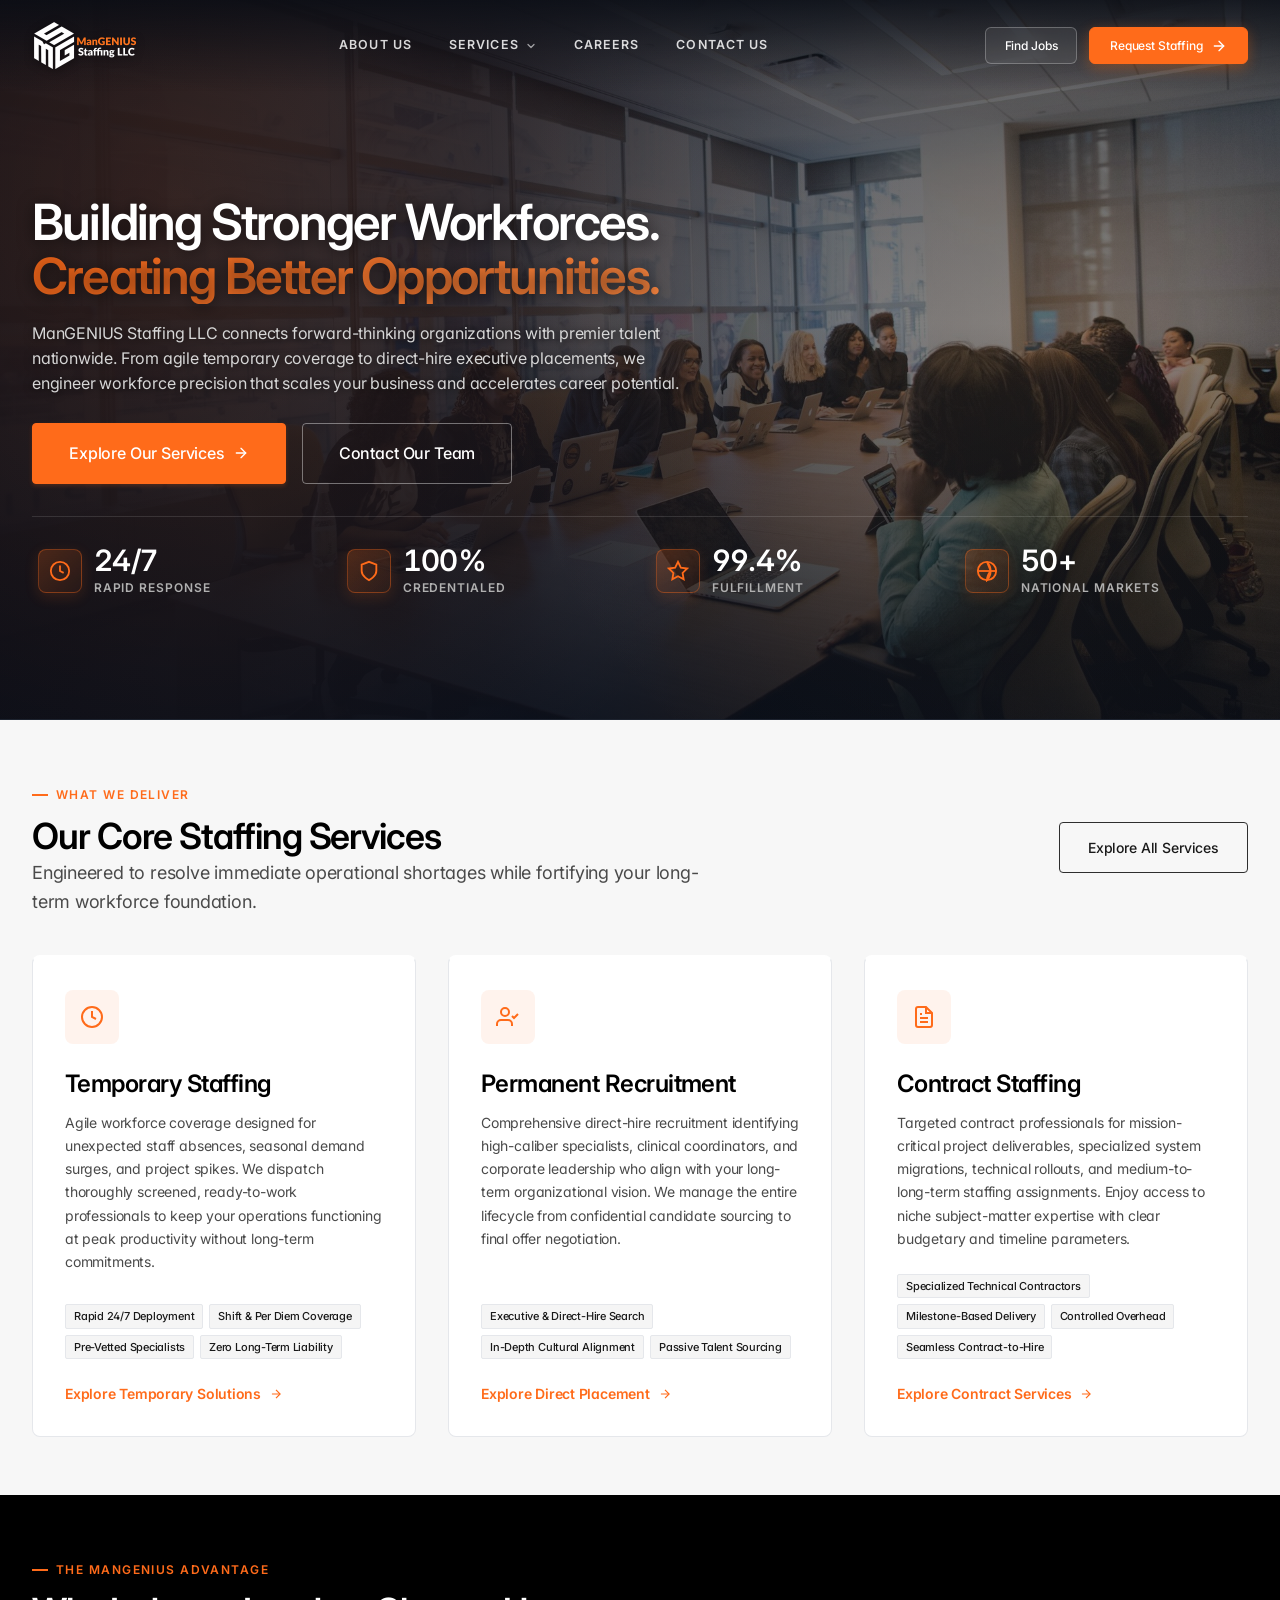
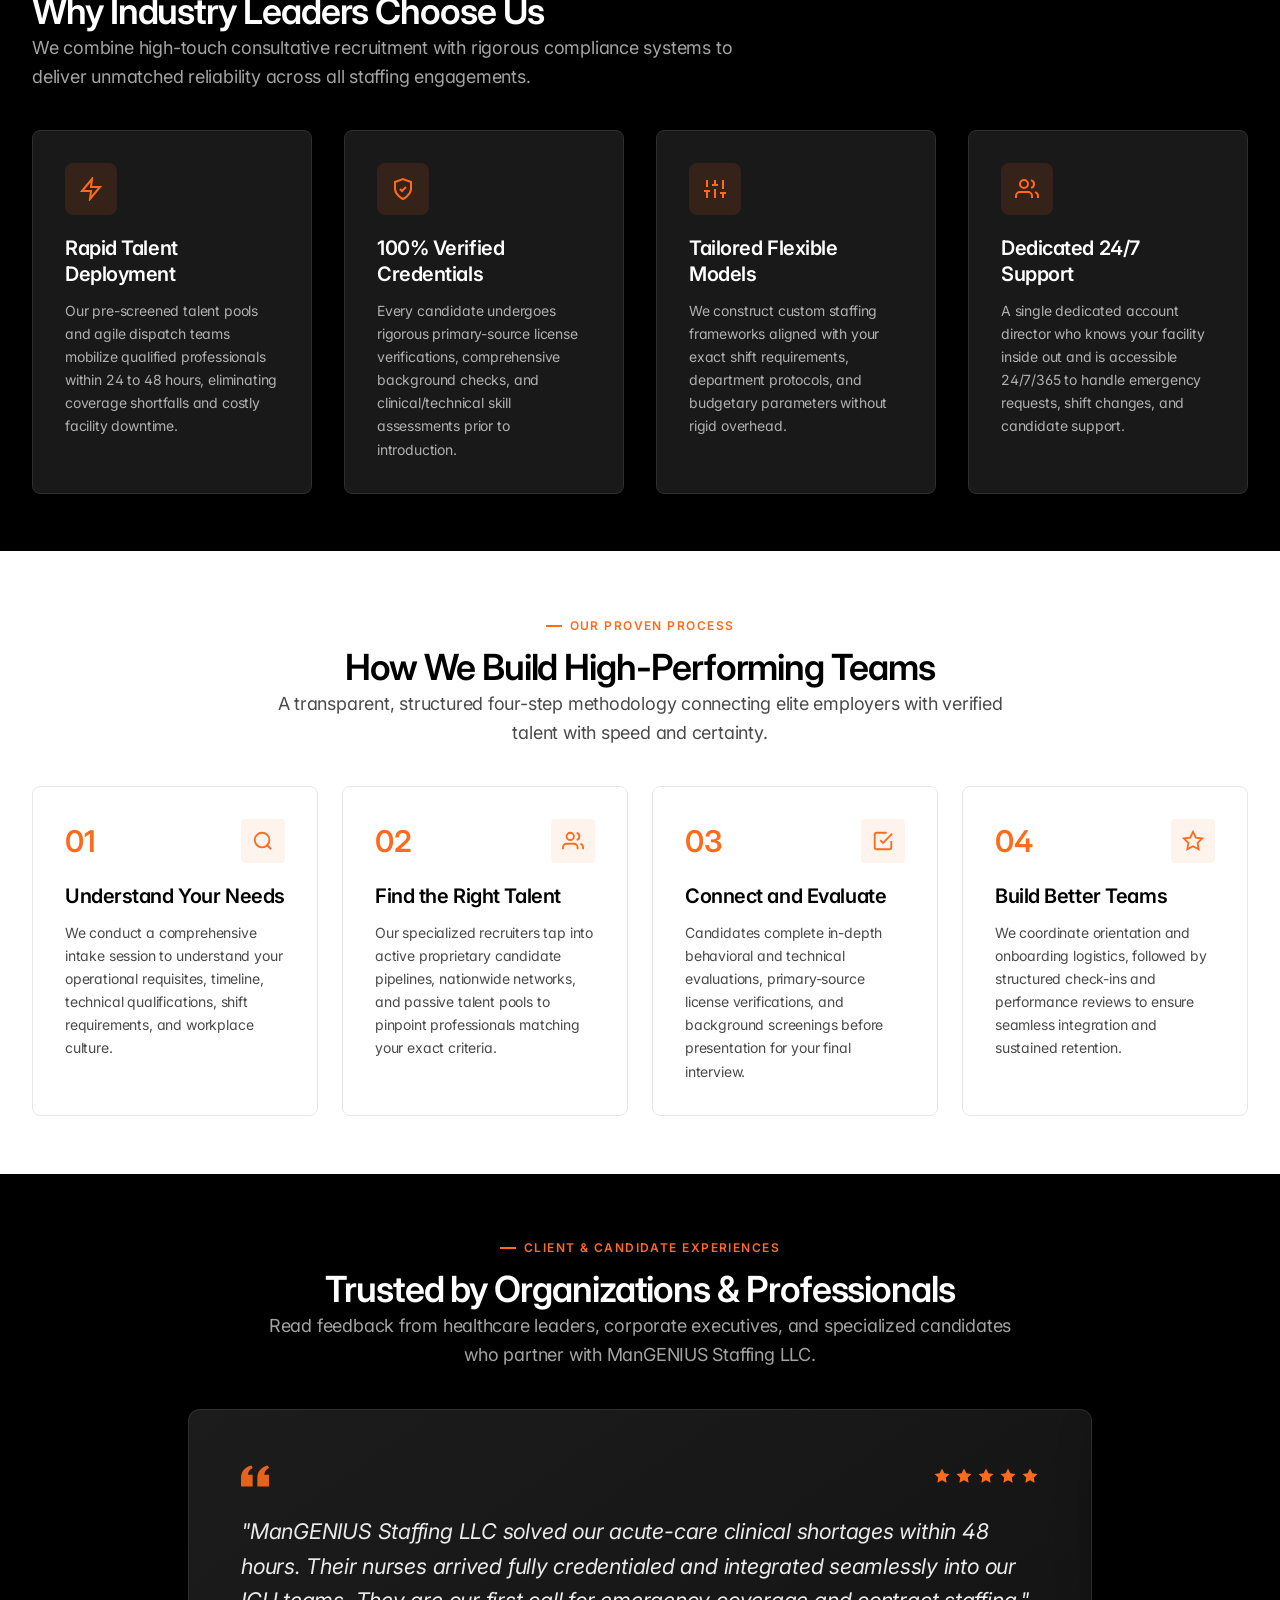
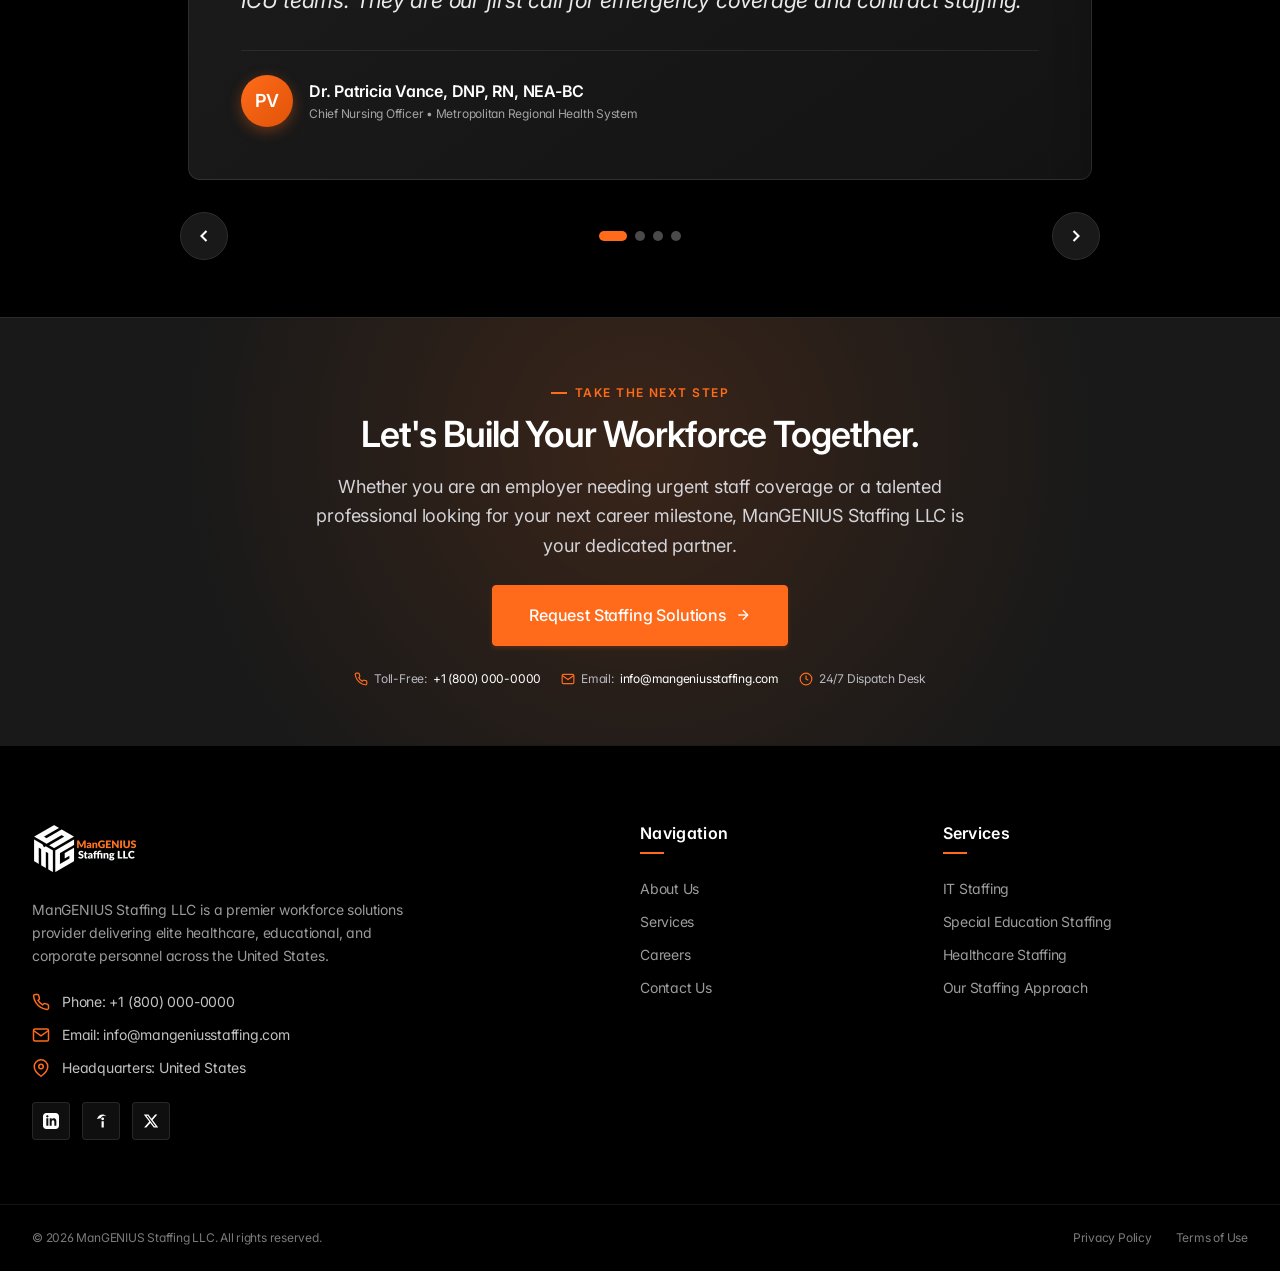
==== commit a2f84e72: "Save website code" ====
--- a/client-website/index.html
+++ b/client-website/index.html
@@ -10,10 +10,10 @@
   <!-- Preconnect to Google Fonts -->
   <link rel="preconnect" href="https://fonts.googleapis.com">
   <link rel="preconnect" href="https://fonts.gstatic.com" crossorigin>
-  <link href="https://fonts.googleapis.com/css2?family=Inter:wght@300;400;500;600;700&family=Manrope:wght@500;600;700;800&display=swap" rel="stylesheet">
+  <link href="https://fonts.googleapis.com/css2?family=Inter:opsz,wght@14..32,400..700&display=swap" rel="stylesheet">
   
   <!-- Master Stylesheet -->
-  <link rel="stylesheet" href="css/style.css">
+  <link rel="stylesheet" href="css/style.css?v=2">
   
   <!-- Favicon / Touch Icon -->
   <link rel="icon" type="image/png" href="images/logo.png">
@@ -163,11 +163,6 @@
       <div class="container hero-container">
         <!-- Hero Text & CTA Content Layer -->
         <div class="hero-content reveal">
-          <div class="hero-badge">
-            <span class="hero-badge-dot"></span>
-            <span>Strategic Workforce Solutions</span>
-          </div>
-
           <h1 class="hero-title">
             Building Stronger Workforces.<br>
             <span class="hero-title-accent">Creating Better Opportunities.</span>
--- a/client-website/css/style.css
+++ b/client-website/css/style.css
@@ -28,9 +28,9 @@
   --color-orange-subtle: rgba(255, 107, 26, 0.08);
   --color-orange-glow: rgba(255, 107, 26, 0.25);
   
-  /* Typography */
+  /* Typography (Unified Inter — Apple-inspired clean typography) */
   --font-sans: 'Inter', -apple-system, BlinkMacSystemFont, 'Segoe UI', Roboto, Helvetica, Arial, sans-serif;
-  --font-heading: 'Manrope', 'Inter', -apple-system, BlinkMacSystemFont, 'Segoe UI', Roboto, sans-serif;
+  --font-heading: var(--font-sans);
   
   /* Type Scale */
   --fs-xs: 0.75rem;     /* 12px */
@@ -44,13 +44,14 @@
   --fs-4xl: 3rem;       /* 48px */
   --fs-5xl: 3.75rem;    /* 60px */
   
-  /* Font Weights */
-  --fw-light: 300;
+  /* Font Weights (Apple-inspired crisp hierarchy: 400 body | 500 UI/sub | 600-700 headings) */
+  --fw-light: 400;
+  --fw-normal: 400;
   --fw-regular: 400;
   --fw-medium: 500;
   --fw-semibold: 600;
-  --fw-bold: 700;
-  --fw-extrabold: 800;
+  --fw-bold: 600;
+  --fw-extrabold: 600;
   
   /* Line Heights */
   --lh-tight: 1.15;
@@ -128,11 +129,16 @@
 body {
   font-family: var(--font-sans);
   font-size: var(--fs-base);
+  font-weight: var(--fw-regular);
   line-height: var(--lh-normal);
+  letter-spacing: -0.014em;
   color: var(--color-dark-grey);
   background-color: var(--color-white);
   -webkit-font-smoothing: antialiased;
   -moz-osx-font-smoothing: grayscale;
+  font-optical-sizing: auto;
+  font-feature-settings: "cv02", "cv03", "cv04", "cv11";
+  text-rendering: optimizeLegibility;
   overflow-x: clip;
   width: 100%;
   position: relative;
@@ -178,44 +184,56 @@
 h1, h2, h3, h4, h5, h6 {
   font-family: var(--font-heading);
   color: var(--color-black);
-  font-weight: var(--fw-bold);
+  font-weight: var(--fw-semibold);
+  font-optical-sizing: auto;
   line-height: var(--lh-snug);
-  letter-spacing: -0.02em;
+  letter-spacing: -0.025em;
 }
 
 h1 {
   font-size: clamp(2.25rem, 5vw, var(--fs-5xl));
-  font-weight: var(--fw-extrabold);
-  line-height: var(--lh-tight);
-  letter-spacing: -0.03em;
+  font-weight: var(--fw-semibold);
+  line-height: 1.09;
+  letter-spacing: -0.036em;
 }
 
 h2 {
   font-size: clamp(1.85rem, 3.5vw, var(--fs-3xl));
-  letter-spacing: -0.025em;
+  font-weight: var(--fw-semibold);
+  line-height: 1.16;
+  letter-spacing: -0.03em;
 }
 
 h3 {
   font-size: clamp(1.35rem, 2.5vw, var(--fs-2xl));
+  font-weight: var(--fw-semibold);
+  letter-spacing: -0.022em;
 }
 
 h4 {
   font-size: var(--fs-xl);
+  font-weight: var(--fw-medium);
+  letter-spacing: -0.018em;
 }
 
 h5 {
   font-size: var(--fs-lg);
+  font-weight: var(--fw-medium);
+  letter-spacing: -0.014em;
 }
 
 h6 {
   font-size: var(--fs-base);
+  font-weight: var(--fw-semibold);
   text-transform: uppercase;
-  letter-spacing: 0.08em;
+  letter-spacing: 0.06em;
 }
 
 p {
+  font-weight: var(--fw-regular);
   color: var(--color-mid-grey);
   line-height: var(--lh-relaxed);
+  letter-spacing: -0.012em;
   margin-bottom: var(--space-4);
 }
 
@@ -399,8 +417,8 @@
   padding: 0.85rem 1.75rem;
   font-family: var(--font-sans);
   font-size: var(--fs-sm);
-  font-weight: var(--fw-semibold);
-  letter-spacing: 0.01em;
+  font-weight: var(--fw-medium);
+  letter-spacing: -0.01em;
   border-radius: var(--radius-sm);
   transition: all var(--transition-base);
   border: 1px solid transparent;
@@ -1649,10 +1667,10 @@
    -------------------------------------------------------------------------- */
 .home-hero {
   position: relative;
-  min-height: min(100vh, 760px);
-  display: flex;
-  align-items: center;
-  padding: calc(var(--header-height) + clamp(1rem, 2.2vh, 2.25rem)) 0 clamp(1.25rem, 2.5vh, 2.25rem);
+  min-height: min(100vh, 720px);
+  display: flex;
+  align-items: center;
+  padding: calc(var(--header-height) + clamp(1.5rem, 3vh, 2.75rem)) 0 clamp(1.5rem, 3vh, 2.5rem);
   background-color: #0a101d;
   overflow: hidden;
   border-bottom: 1px solid rgba(255, 255, 255, 0.08);
@@ -1749,12 +1767,12 @@
 
 .home-hero .hero-title {
   font-family: var(--font-heading);
-  font-size: clamp(2.1rem, 3.8vw, 3.35rem);
-  font-weight: var(--fw-extrabold);
-  line-height: 1.12;
-  color: var(--color-white);
-  letter-spacing: -0.025em;
-  margin-bottom: 0.85rem;
+  font-size: clamp(2.15rem, 3.9vw, 3.45rem);
+  font-weight: var(--fw-semibold);
+  line-height: 1.09;
+  color: var(--color-white);
+  letter-spacing: -0.036em;
+  margin-bottom: 1.05rem;
   max-width: 900px;
   text-shadow: 0 2px 16px rgba(0, 0, 0, 0.6);
 }
@@ -1768,11 +1786,11 @@
 }
 
 .home-hero .hero-subtitle {
-  font-size: clamp(0.94rem, 1.25vw, 1.06rem);
+  font-size: clamp(0.95rem, 1.25vw, 1.08rem);
   color: #D6D6D6;
-  line-height: 1.55;
-  max-width: 650px;
-  margin-bottom: 1.35rem;
+  line-height: 1.58;
+  max-width: 660px;
+  margin-bottom: 1.65rem;
   text-shadow: 0 1px 8px rgba(0, 0, 0, 0.7);
 }
 
@@ -1822,8 +1840,8 @@
   display: grid;
   grid-template-columns: repeat(4, 1fr);
   gap: var(--space-5);
-  margin-top: clamp(1.35rem, 3vh, 2.25rem);
-  padding-top: clamp(1rem, 2vh, 1.45rem);
+  margin-top: clamp(1.75rem, 3.6vh, 2.75rem);
+  padding-top: clamp(1.1rem, 2.2vh, 1.5rem);
   border-top: 1px solid rgba(255, 255, 255, 0.12);
 }
 
@@ -2694,113 +2712,267 @@
   line-height: 1.5;
 }
 
-/* Dedicated Alternating Service Sections (Compact & Balanced) */
-.service-detail-split {
-  display: grid;
-  grid-template-columns: 0.92fr 1.08fr;
-  gap: clamp(1.75rem, 3.5vw, 3rem);
-  align-items: center;
-}
-
-.service-detail-split.is-reversed {
-  grid-template-columns: 1.08fr 0.92fr;
-}
-
-.service-detail-split.is-reversed .service-detail-media {
-  order: 2;
-}
-
-.service-detail-split.is-reversed .service-detail-content {
-  order: 1;
-}
-
-.service-detail-media {
+/* Alternating Vertical Timeline for Services Page (3 Core Practices) */
+.services-timeline-section {
   position: relative;
-  width: 100%;
-  aspect-ratio: 16 / 11;
-  max-height: 360px;
-  border-radius: var(--radius-md);
   overflow: hidden;
-  box-shadow: 0 16px 36px rgba(10, 16, 29, 0.12);
-  border: 1px solid rgba(15, 23, 42, 0.08);
-}
-
-.service-detail-media::after {
+  background-image:
+    radial-gradient(circle at 8% 18%, rgba(255, 102, 0, 0.06) 0%, transparent 40%),
+    radial-gradient(circle at 92% 72%, rgba(255, 102, 0, 0.06) 0%, transparent 42%);
+}
+
+.services-timeline {
+  position: relative;
+  max-width: 1120px;
+  margin: 0 auto;
+  padding: 0.5rem 0;
+}
+
+.services-timeline::before {
   content: '';
   position: absolute;
-  inset: 0;
-  background: linear-gradient(180deg, rgba(10, 16, 29, 0.12) 0%, rgba(10, 16, 29, 0) 45%, rgba(10, 16, 29, 0.24) 100%);
+  left: 50%;
+  top: 0;
+  bottom: 0;
+  width: 2.5px;
+  transform: translateX(-50%);
+  background: linear-gradient(180deg, rgba(255, 102, 0, 0.2) 0%, var(--color-orange) 12%, var(--color-orange) 88%, rgba(255, 102, 0, 0.2) 100%);
+  border-radius: 999px;
+}
+
+.timeline-row {
+  position: relative;
+  display: grid;
+  grid-template-columns: 1fr 1fr;
+  align-items: center;
+  scroll-margin-top: calc(var(--header-height) + 24px);
+}
+
+.timeline-row + .timeline-row {
+  margin-top: -96px;
+}
+
+.timeline-col {
+  position: relative;
+  z-index: 2;
+}
+
+.timeline-row.timeline-left .timeline-col {
+  grid-column: 1;
+  padding-right: 44px;
+}
+
+.timeline-row.timeline-right .timeline-col {
+  grid-column: 2;
+  padding-left: 44px;
+}
+
+/* Decorative Translucent Bubble Rings Opposite Each Timeline Card */
+.timeline-decor {
+  position: relative;
+  z-index: 1;
+  height: 100%;
+  min-height: 360px;
   pointer-events: none;
-}
-
-.service-detail-media img {
+  user-select: none;
+}
+
+.timeline-row.timeline-left .timeline-decor {
+  grid-column: 2;
+}
+
+.timeline-row.timeline-right .timeline-decor {
+  grid-column: 1;
+}
+
+.timeline-bubble {
+  position: absolute;
+  border-radius: 50%;
+  pointer-events: none;
+  will-change: transform;
+}
+
+.timeline-decor .bubble-ring-lg {
+  width: 340px;
+  height: 340px;
+  top: 44%;
+  left: 56%;
+  transform: translate(-50%, -50%);
+  border: 42px solid rgba(255, 102, 0, 0.065);
+  background: radial-gradient(circle, rgba(255, 102, 0, 0.03) 0%, transparent 68%);
+  animation: timelineRingFloat 8.5s ease-in-out infinite;
+}
+
+.timeline-decor .bubble-orb-md {
+  width: 144px;
+  height: 144px;
+  top: 18%;
+  right: 10%;
+  background: radial-gradient(circle at 32% 32%, rgba(255, 102, 0, 0.09), rgba(148, 163, 184, 0.04) 72%, transparent 100%);
+  border: 1.5px solid rgba(255, 102, 0, 0.09);
+  animation: timelineOrbFloat 6.5s ease-in-out -1.5s infinite;
+}
+
+.timeline-decor .bubble-orb-sm {
+  width: 72px;
+  height: 72px;
+  bottom: 18%;
+  left: 22%;
+  border: 10px solid rgba(100, 116, 139, 0.075);
+  background: rgba(255, 255, 255, 0.45);
+  animation: timelineOrbFloatAlt 5.8s ease-in-out -2.2s infinite;
+}
+
+/* Mirrored Bubble Positions for Left-Side Decor (Row 2) */
+.timeline-row.timeline-right .timeline-decor .bubble-ring-lg {
+  left: 44%;
+  top: 50%;
+  border-color: rgba(100, 116, 139, 0.07);
+  background: radial-gradient(circle, rgba(255, 102, 0, 0.035) 0%, transparent 68%);
+  animation-delay: -3s;
+}
+
+.timeline-row.timeline-right .timeline-decor .bubble-orb-md {
+  right: auto;
+  left: 10%;
+  top: 22%;
+  animation-delay: -2.5s;
+}
+
+.timeline-row.timeline-right .timeline-decor .bubble-orb-sm {
+  left: auto;
+  right: 22%;
+  bottom: 20%;
+  border-color: rgba(255, 102, 0, 0.085);
+  animation-delay: -1s;
+}
+
+@keyframes timelineRingFloat {
+  0%, 100% {
+    transform: translate(-50%, -50%) translate3d(0, 0, 0) scale(1);
+  }
+  33% {
+    transform: translate(-50%, -50%) translate3d(10px, -14px, 0) scale(1.025);
+  }
+  66% {
+    transform: translate(-50%, -50%) translate3d(-8px, 9px, 0) scale(0.985);
+  }
+}
+
+@keyframes timelineOrbFloat {
+  0%, 100% {
+    transform: translate3d(0, 0, 0) scale(1);
+  }
+  50% {
+    transform: translate3d(-12px, -16px, 0) scale(1.045);
+  }
+}
+
+@keyframes timelineOrbFloatAlt {
+  0%, 100% {
+    transform: translate3d(0, 0, 0) scale(1);
+  }
+  50% {
+    transform: translate3d(11px, -14px, 0) scale(1.05);
+  }
+}
+
+@media (prefers-reduced-motion: reduce) {
+  .timeline-bubble {
+    animation: none !important;
+  }
+}
+
+/* Horizontal Connector Line to Center Spine */
+.timeline-row::before {
+  content: '';
+  position: absolute;
+  top: 68px;
+  width: 44px;
+  height: 2.5px;
+  background-color: var(--color-orange);
+}
+
+.timeline-row.timeline-left::before {
+  right: 50%;
+}
+
+.timeline-row.timeline-right::before {
+  left: 50%;
+}
+
+/* Center Spine Node Dot */
+.timeline-row::after {
+  content: '';
+  position: absolute;
+  top: 63px;
+  left: 50%;
+  width: 12px;
+  height: 12px;
+  transform: translateX(-50%);
+  border-radius: 50%;
+  background-color: var(--color-orange);
+  border: 3px solid var(--color-white);
+  box-shadow: 0 0 0 2px rgba(255, 102, 0, 0.25);
+  z-index: 2;
+}
+
+.timeline-card {
+  background-color: var(--color-white);
+  border: 1px solid rgba(15, 23, 42, 0.08);
+  border-radius: 14px;
+  padding: 18px;
+  box-shadow: 0 12px 34px rgba(10, 16, 29, 0.08);
+  transition: transform var(--transition-base), box-shadow var(--transition-base), border-color var(--transition-base);
+}
+
+.timeline-card:hover {
+  transform: translateY(-4px);
+  box-shadow: 0 20px 44px rgba(10, 16, 29, 0.12);
+  border-color: rgba(255, 102, 0, 0.28);
+}
+
+.timeline-card-media {
+  width: 100%;
+  aspect-ratio: 16 / 10;
+  max-height: 240px;
+  border-radius: 10px;
+  overflow: hidden;
+  margin-bottom: 16px;
+}
+
+.timeline-card-media img {
   width: 100%;
   height: 100%;
   object-fit: cover;
-  object-position: center;
   display: block;
   transition: transform 0.6s cubic-bezier(0.16, 1, 0.3, 1);
 }
 
-.service-detail-media:hover img {
+.timeline-card:hover .timeline-card-media img {
   transform: scale(1.03);
 }
 
-.service-detail-tag {
-  position: absolute;
-  top: 12px;
-  left: 12px;
-  z-index: 2;
-  background-color: rgba(10, 16, 29, 0.82);
-  backdrop-filter: blur(8px);
-  -webkit-backdrop-filter: blur(8px);
-  color: var(--color-white);
-  border: 1px solid rgba(255, 255, 255, 0.12);
-  border-left: 2.5px solid var(--color-orange);
-  padding: 4px 10px;
-  border-radius: var(--radius-xs);
-  font-size: 10.5px;
-  font-weight: var(--fw-semibold);
-  letter-spacing: 0.06em;
-  text-transform: uppercase;
-  line-height: 1.3;
-}
-
-.service-detail-content {
-  display: flex;
-  flex-direction: column;
+.timeline-card-body {
+  padding: 2px 8px 6px;
+  text-align: center;
+}
+
+.timeline-card-body .eyebrow {
   justify-content: center;
-  background-color: var(--color-white);
-  border: 1px solid rgba(15, 23, 42, 0.08);
-  border-top: 3px solid var(--color-orange);
-  border-radius: var(--radius-md);
-  padding: clamp(1.35rem, 2.4vw, 1.9rem);
-  box-shadow: 0 10px 28px rgba(10, 16, 29, 0.05);
-}
-
-.bg-white .service-detail-content {
-  background-color: #F8FAFC;
-}
-
-.service-detail-content .eyebrow {
-  margin-bottom: 0.4rem;
-}
-
-.service-detail-content h2 {
-  font-size: clamp(1.35rem, 2.2vw, 1.7rem);
-  line-height: 1.22;
-  margin-bottom: 0.65rem;
-}
-
-.service-detail-content .text-lead {
-  font-size: 0.94rem;
-  line-height: 1.55;
-  margin-bottom: 0.65rem !important;
-}
-
-.service-detail-content > p:not(.text-lead) {
-  font-size: 0.875rem;
-  line-height: 1.58;
+  margin-bottom: 0.45rem;
+}
+
+.timeline-card-body h2 {
+  font-size: clamp(1.22rem, 1.9vw, 1.48rem);
+  line-height: 1.25;
+  color: var(--color-black);
+  margin-bottom: 0.6rem;
+}
+
+.timeline-card-body > p {
+  font-size: 0.88rem;
+  line-height: 1.6;
   color: #475569;
   margin-bottom: 0;
 }
@@ -2810,17 +2982,18 @@
   flex-direction: column;
   gap: 8px;
   margin: 1rem 0 0;
+  text-align: left;
 }
 
 .service-point-item {
   display: flex;
   align-items: flex-start;
   gap: 10px;
-  padding: 0.55rem 0.75rem;
-  background-color: rgba(15, 23, 42, 0.025);
+  padding: 0.52rem 0.72rem;
+  background-color: #F8FAFC;
   border: 1px solid rgba(15, 23, 42, 0.06);
   border-radius: var(--radius-sm);
-  font-size: 0.835rem;
+  font-size: 0.82rem;
   color: #334155;
   line-height: 1.45;
   transition: border-color var(--transition-fast), background-color var(--transition-fast);
@@ -3491,67 +3664,52 @@
     gap: var(--space-6);
   }
 
-  .service-detail-split,
-  .service-detail-split.is-reversed {
+  .services-timeline::before,
+  .timeline-row::before,
+  .timeline-row::after,
+  .timeline-decor {
+    display: none;
+  }
+
+  .timeline-row {
     grid-template-columns: 1fr;
-    gap: 0;
-    border-radius: var(--radius-md);
-    overflow: hidden;
-    box-shadow: 0 10px 26px rgba(10, 16, 29, 0.08);
-    border: 1px solid rgba(15, 23, 42, 0.08);
-  }
-
-  .service-detail-split.is-reversed .service-detail-media,
-  .service-detail-split.is-reversed .service-detail-content {
-    order: initial;
-  }
-
-  .service-detail-media {
+  }
+
+  .timeline-row + .timeline-row {
+    margin-top: 1.25rem;
+  }
+
+  .timeline-row.timeline-left .timeline-col,
+  .timeline-row.timeline-right .timeline-col {
+    grid-column: 1;
+    padding: 0;
+  }
+
+  .timeline-card {
+    padding: 14px;
+  }
+
+  .timeline-card-media {
     aspect-ratio: auto;
-    min-height: 0;
     height: 195px;
     max-height: 195px;
-    border-radius: 0;
-    border: none;
-    box-shadow: none;
-  }
-
-  .service-detail-media img {
-    height: 100%;
-  }
-
-  .service-detail-tag {
-    top: 10px;
-    left: 10px;
-    padding: 3px 8px;
-    font-size: 9.5px;
-    letter-spacing: 0.05em;
-  }
-
-  .service-detail-content {
-    border: none;
-    border-top: 3px solid var(--color-orange);
-    border-radius: 0;
-    box-shadow: none;
-    padding: 1.2rem;
-  }
-
-  .service-detail-content h2 {
-    font-size: 1.25rem;
-    margin-bottom: 0.5rem;
-  }
-
-  .service-detail-content .text-lead {
-    font-size: 0.875rem;
-    margin-bottom: 0.5rem !important;
-  }
-
-  .service-detail-content > p:not(.text-lead) {
-    font-size: 0.83rem;
+    margin-bottom: 14px;
+  }
+
+  .timeline-card-body {
+    padding: 0 2px 4px;
+  }
+
+  .timeline-card-body h2 {
+    font-size: 1.2rem;
+  }
+
+  .timeline-card-body > p {
+    font-size: 0.84rem;
   }
 
   .service-point-item {
-    padding: 0.5rem 0.65rem;
+    padding: 0.48rem 0.65rem;
     font-size: 0.8rem;
   }
 
@@ -4209,13 +4367,9 @@
   }
 
   /* Footer Compact Spacing */
-  .service-detail-media {
+  .timeline-card-media {
     height: 175px;
     max-height: 175px;
-  }
-
-  .service-detail-media img {
-    height: 100%;
   }
 
   .service-detail-content .btn,
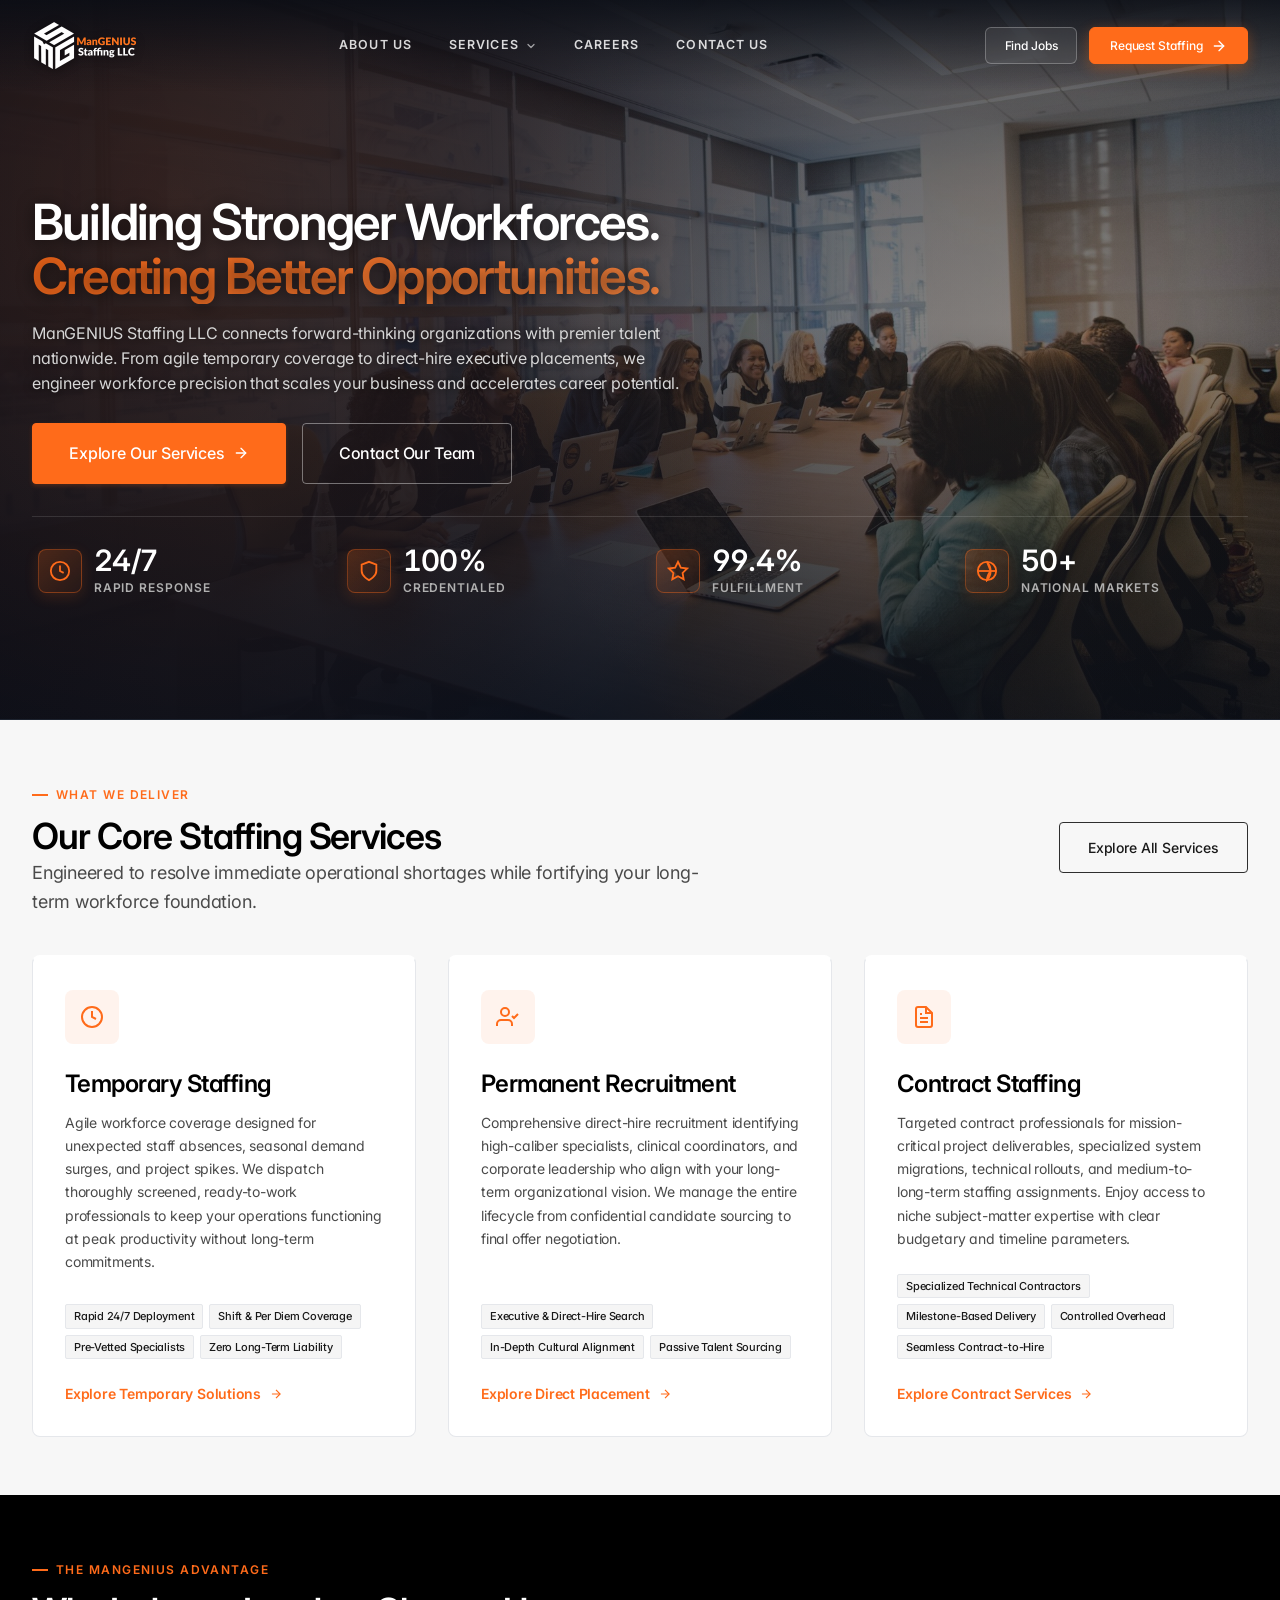
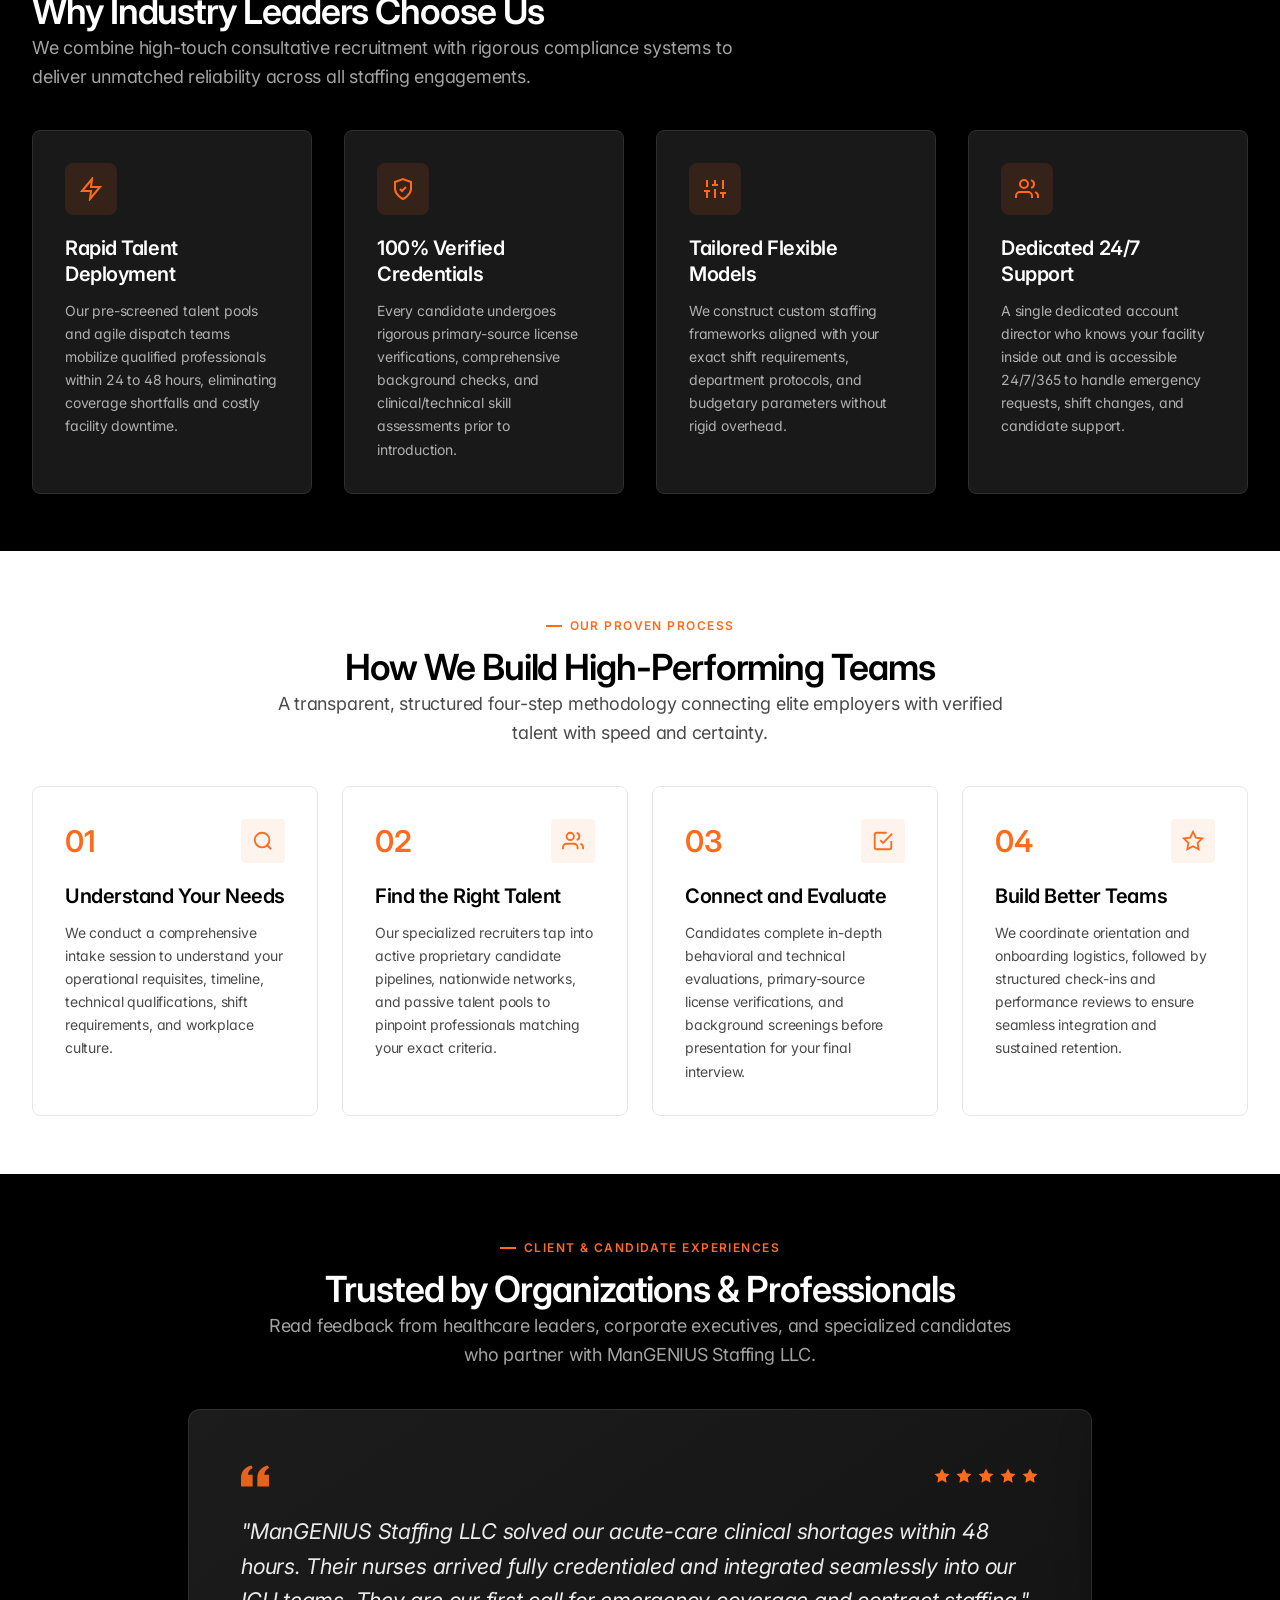
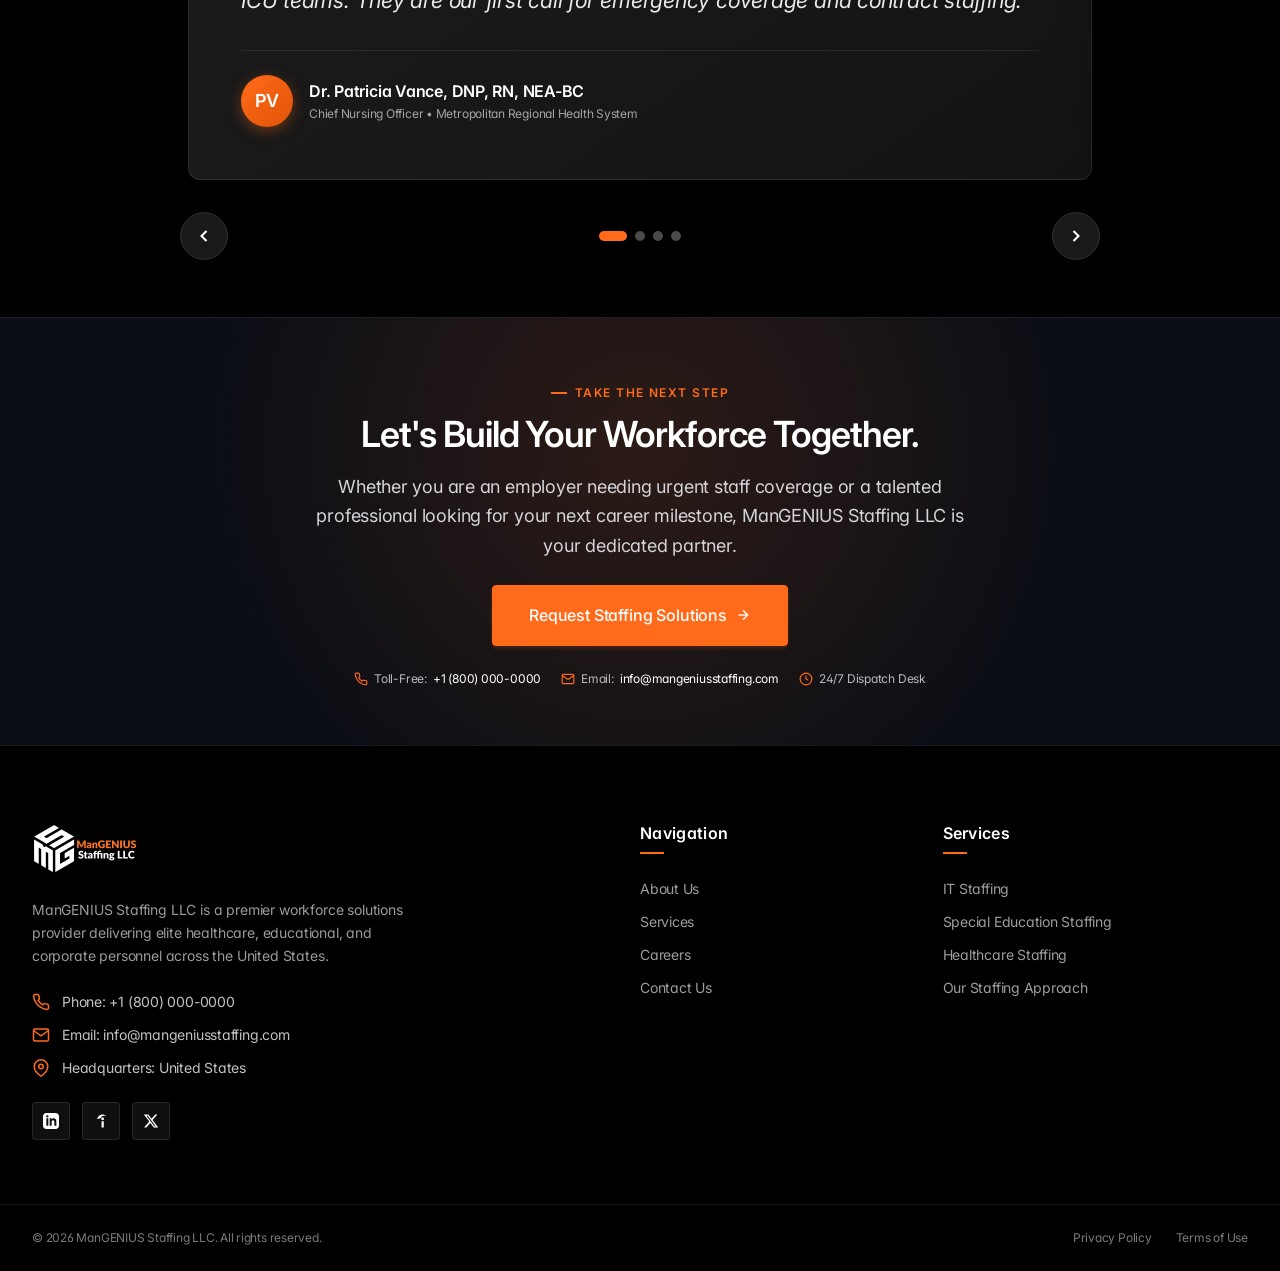
==== commit 88cda614: "Save website code" ====
--- a/client-website/index.html
+++ b/client-website/index.html
@@ -13,7 +13,7 @@
   <link href="https://fonts.googleapis.com/css2?family=Inter:opsz,wght@14..32,400..700&display=swap" rel="stylesheet">
   
   <!-- Master Stylesheet -->
-  <link rel="stylesheet" href="css/style.css?v=2">
+  <link rel="stylesheet" href="css/style.css?v=3">
   
   <!-- Favicon / Touch Icon -->
   <link rel="icon" type="image/png" href="images/logo.png">
--- a/client-website/css/style.css
+++ b/client-website/css/style.css
@@ -1382,15 +1382,35 @@
   gap: var(--space-12);
 }
 
-/* Fixed Background Image CTA (Homepage "Take The Next Step") */
+/* Fixed Background Image CTA (Homepage "Take The Next Step") — Mobile & Desktop Safe */
 .cta-fixed-bg {
+  position: relative;
+  isolation: isolate;
+  background-color: #0a0e16;
+  clip-path: inset(0);
+  -webkit-clip-path: inset(0);
+}
+
+.cta-fixed-bg::after {
+  content: '';
+  position: fixed;
+  top: 0;
+  left: 0;
+  width: 100%;
+  height: 100vh;
+  height: 100lvh;
+  z-index: -1;
+  pointer-events: none;
   background-image:
     linear-gradient(135deg, rgba(10, 14, 22, 0.84) 0%, rgba(12, 16, 24, 0.74) 55%, rgba(10, 14, 22, 0.86) 100%),
     url('../images/workplace.jpg');
   background-size: cover;
   background-position: center;
   background-repeat: no-repeat;
-  background-attachment: fixed;
+  transform: translate3d(0, 0, 0);
+  -webkit-backface-visibility: hidden;
+  backface-visibility: hidden;
+  will-change: transform;
 }
 
 /* Brand Column */
@@ -2590,25 +2610,50 @@
   margin-bottom: 0;
 }
 
-/* Fixed Background Image Enhancement for About Us "Our Vision" Section (No Box) */
+/* Fixed Background Image Enhancement for About Us "Our Vision" Section (No Box) — Mobile & Desktop Safe */
 .section.vision-fixed-bg {
   position: relative;
+  isolation: isolate;
   padding: clamp(2.5rem, 4.2vw, 3.5rem) 0;
+  background-color: #080c14;
+  clip-path: inset(0);
+  -webkit-clip-path: inset(0);
+  border-top: 1px solid rgba(255, 255, 255, 0.08);
+  border-bottom: 1px solid rgba(255, 255, 255, 0.08);
+}
+
+.section.vision-fixed-bg::after {
+  content: '';
+  position: fixed;
+  top: 0;
+  left: 0;
+  width: 100%;
+  height: 100vh;
+  height: 100lvh;
+  z-index: -1;
+  pointer-events: none;
   background-image:
     linear-gradient(180deg, rgba(8, 12, 20, 0.68) 0%, rgba(10, 14, 24, 0.58) 50%, rgba(8, 12, 20, 0.72) 100%),
     url('../images/about.jpg');
   background-size: cover;
-  background-position: center 65%;
+  background-position: 56% 68%;
   background-repeat: no-repeat;
-  background-attachment: fixed;
-  border-top: 1px solid rgba(255, 255, 255, 0.08);
-  border-bottom: 1px solid rgba(255, 255, 255, 0.08);
+  transform: translate3d(0, 0, 0);
+  -webkit-backface-visibility: hidden;
+  backface-visibility: hidden;
+  will-change: transform;
+}
+
+.vision-fixed-bg .container {
+  position: relative;
+  z-index: 1;
 }
 
 .vision-fixed-bg::before {
   content: '';
   position: absolute;
   inset: 0;
+  z-index: 0;
   background: radial-gradient(circle at 50% 35%, rgba(255, 102, 0, 0.14) 0%, transparent 62%);
   pointer-events: none;
 }
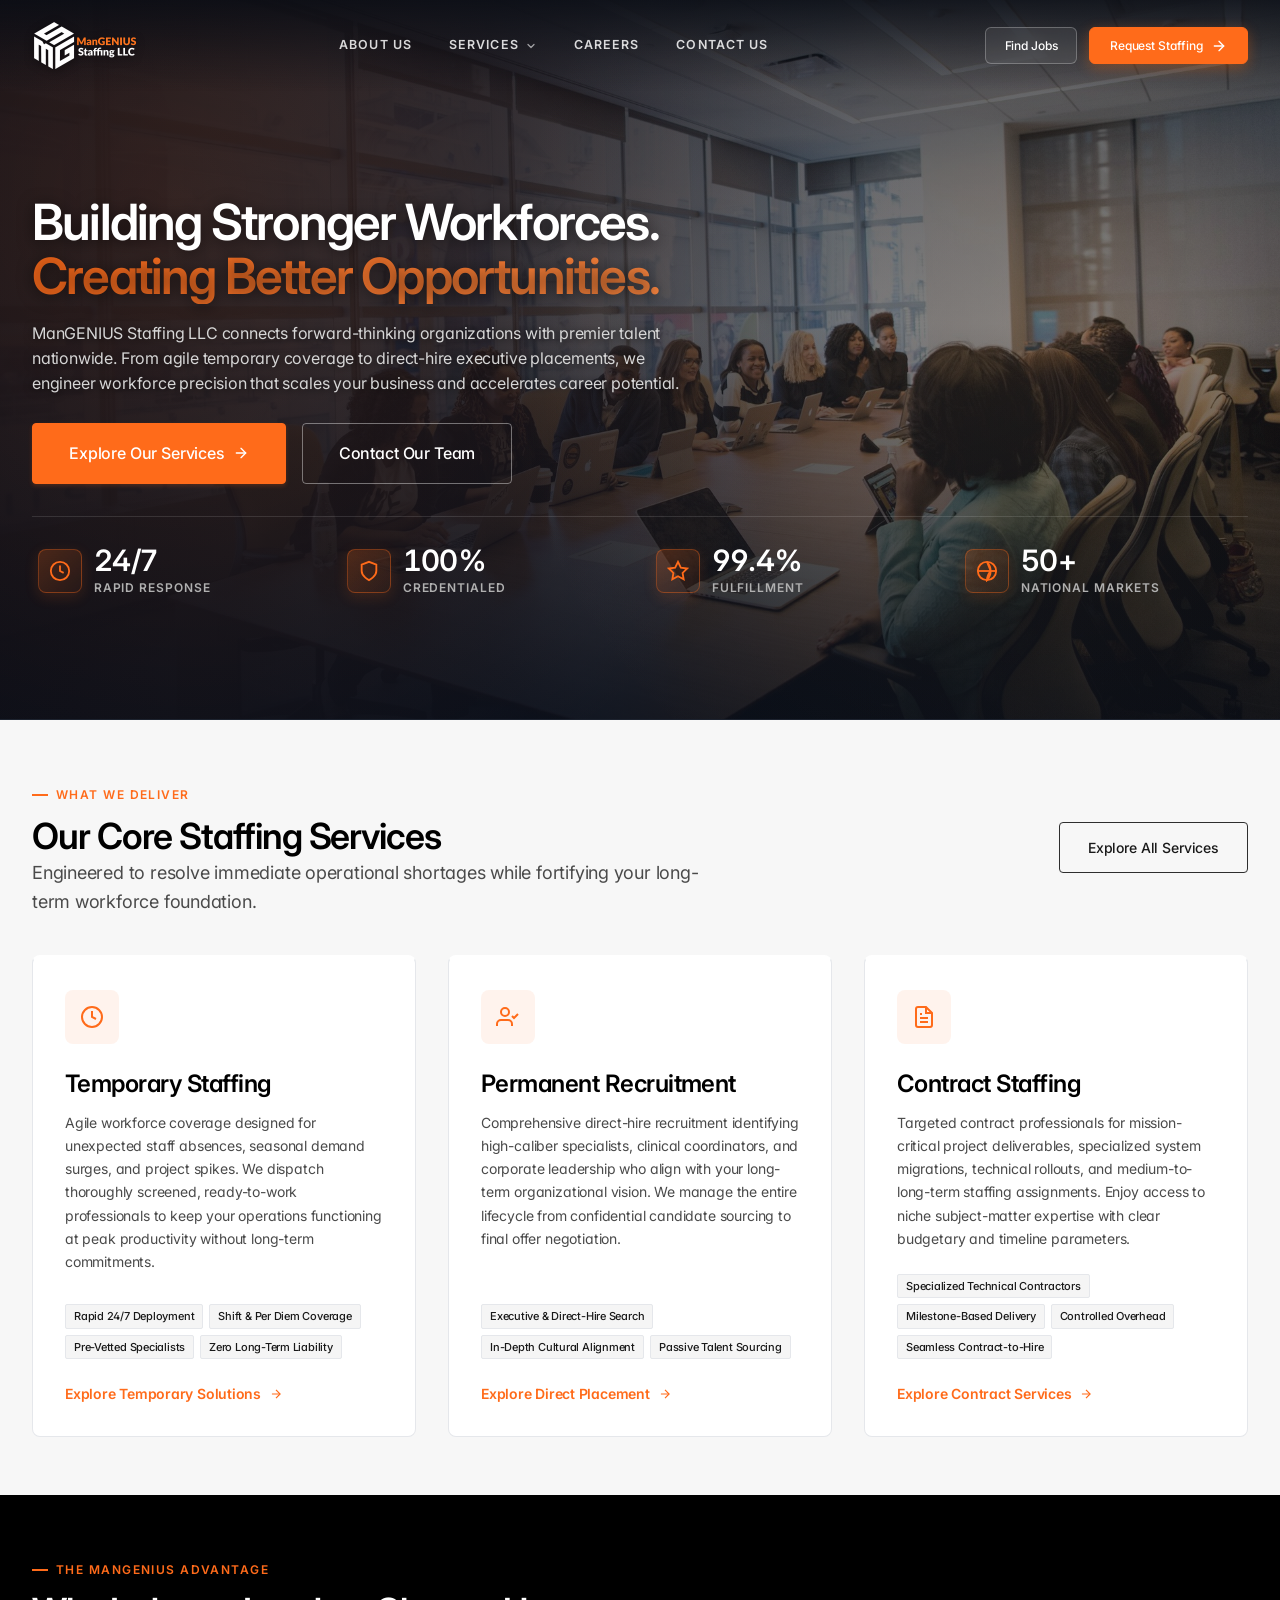
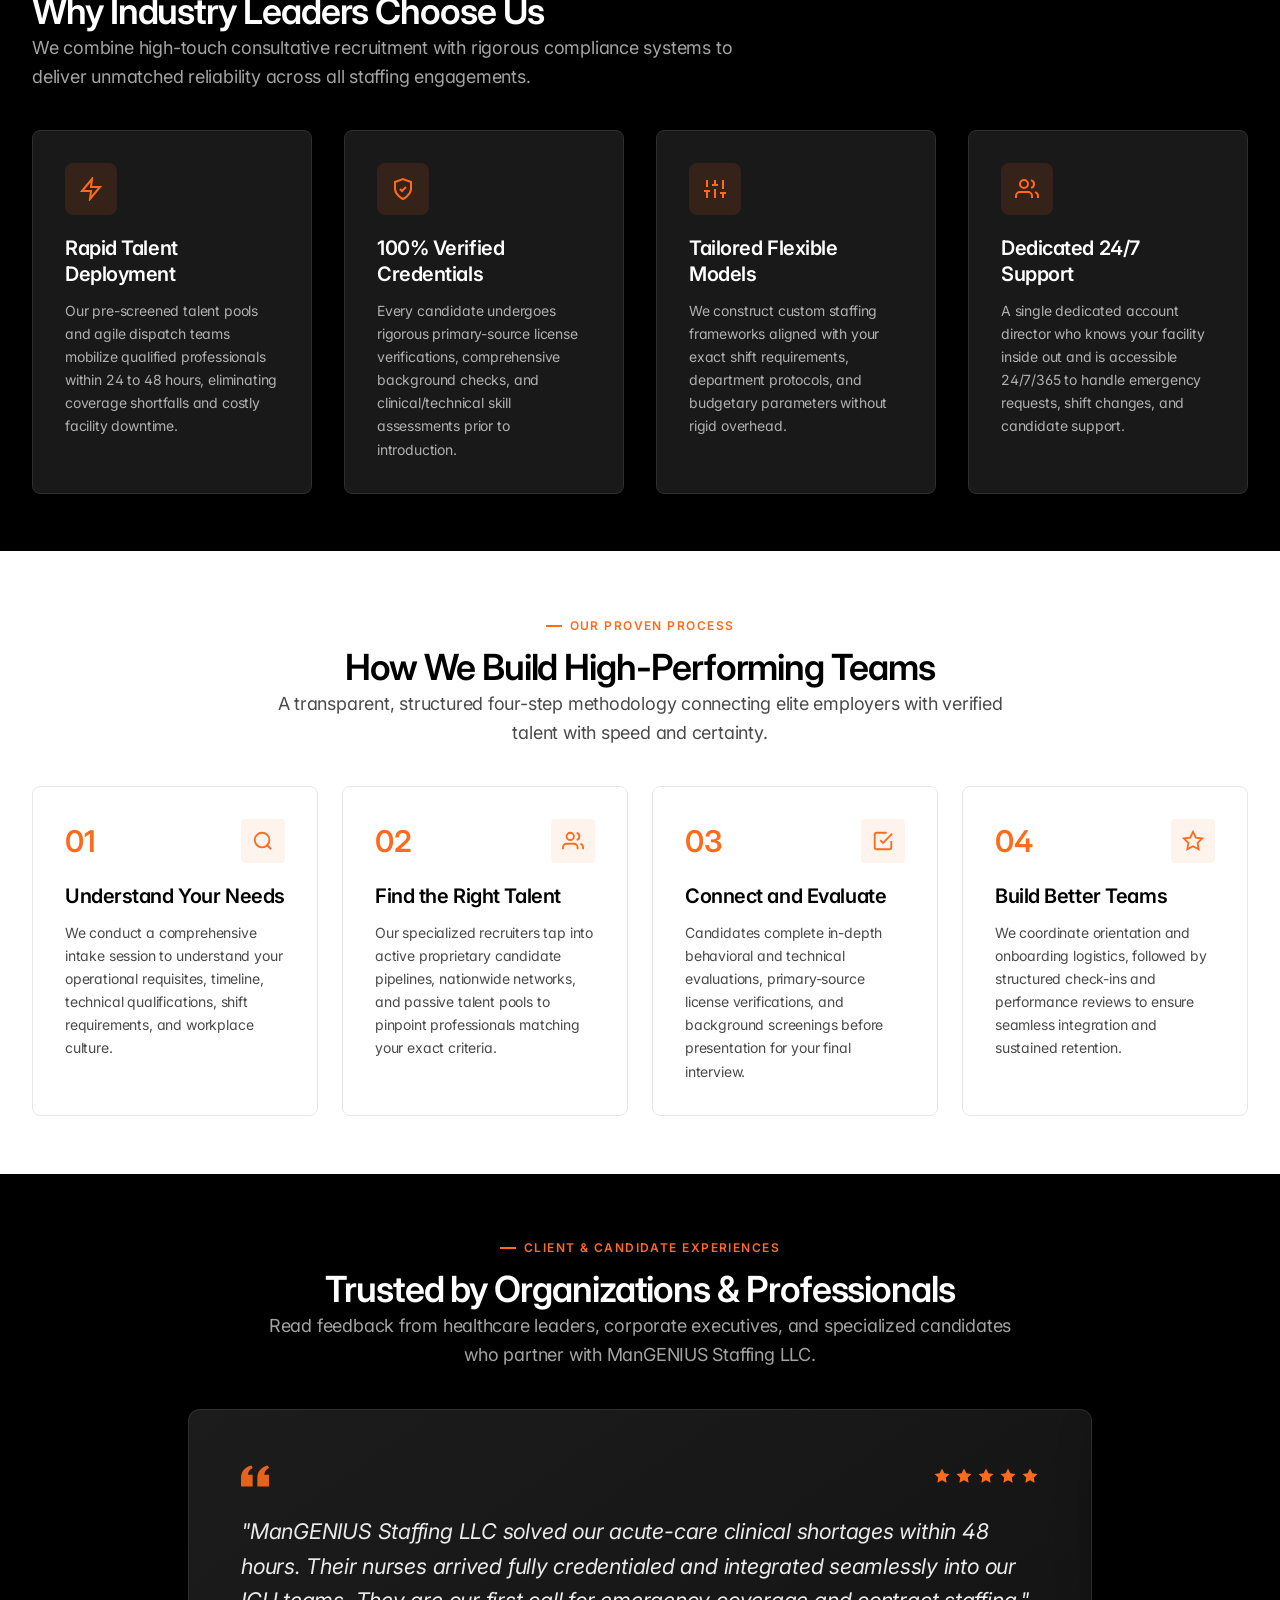
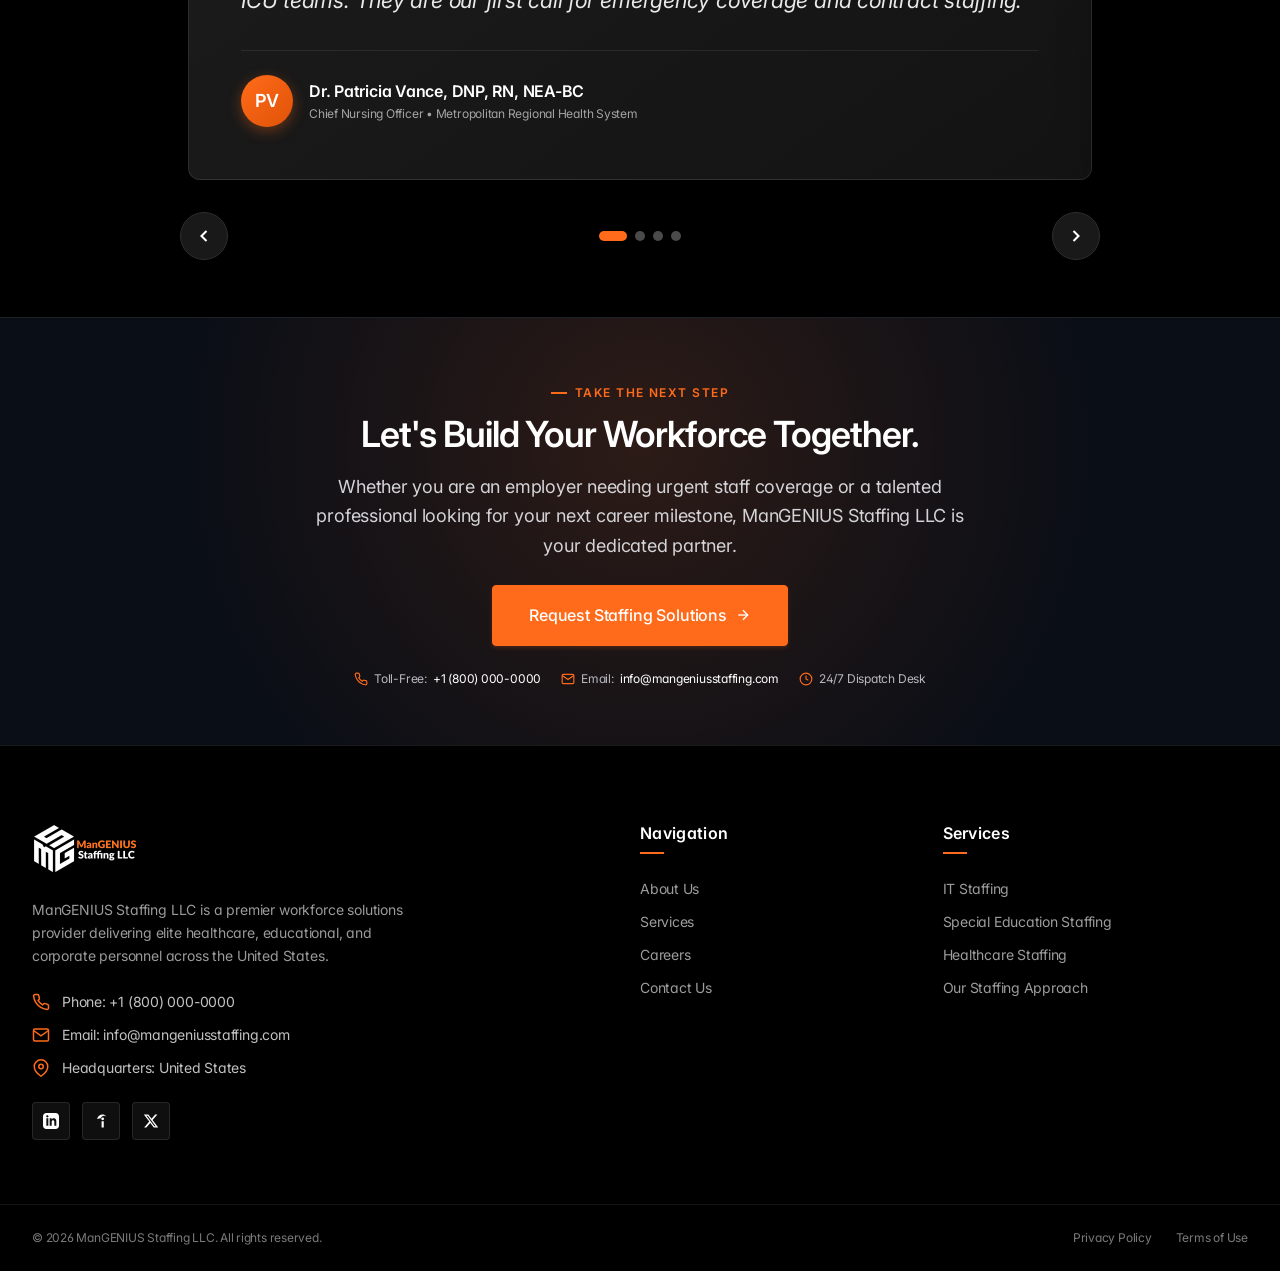
==== commit 4fcd4578: "Save website code" ====
--- a/client-website/index.html
+++ b/client-website/index.html
@@ -13,7 +13,7 @@
   <link href="https://fonts.googleapis.com/css2?family=Inter:opsz,wght@14..32,400..700&display=swap" rel="stylesheet">
   
   <!-- Master Stylesheet -->
-  <link rel="stylesheet" href="css/style.css?v=3">
+  <link rel="stylesheet" href="css/style.css?v=4">
   
   <!-- Favicon / Touch Icon -->
   <link rel="icon" type="image/png" href="images/logo.png">
--- a/client-website/css/style.css
+++ b/client-website/css/style.css
@@ -1382,35 +1382,17 @@
   gap: var(--space-12);
 }
 
-/* Fixed Background Image CTA (Homepage "Take The Next Step") — Mobile & Desktop Safe */
+/* Fixed Background Image CTA (Homepage "Take The Next Step") */
 .cta-fixed-bg {
   position: relative;
-  isolation: isolate;
   background-color: #0a0e16;
-  clip-path: inset(0);
-  -webkit-clip-path: inset(0);
-}
-
-.cta-fixed-bg::after {
-  content: '';
-  position: fixed;
-  top: 0;
-  left: 0;
-  width: 100%;
-  height: 100vh;
-  height: 100lvh;
-  z-index: -1;
-  pointer-events: none;
   background-image:
-    linear-gradient(135deg, rgba(10, 14, 22, 0.84) 0%, rgba(12, 16, 24, 0.74) 55%, rgba(10, 14, 22, 0.86) 100%),
+    linear-gradient(135deg, rgba(10, 14, 22, 0.72) 0%, rgba(12, 16, 24, 0.62) 55%, rgba(10, 14, 22, 0.76) 100%),
     url('../images/workplace.jpg');
   background-size: cover;
-  background-position: center;
+  background-position: center center;
   background-repeat: no-repeat;
-  transform: translate3d(0, 0, 0);
-  -webkit-backface-visibility: hidden;
-  backface-visibility: hidden;
-  will-change: transform;
+  background-attachment: fixed;
 }
 
 /* Brand Column */
@@ -2610,38 +2592,20 @@
   margin-bottom: 0;
 }
 
-/* Fixed Background Image Enhancement for About Us "Our Vision" Section (No Box) — Mobile & Desktop Safe */
+/* Fixed Background Image Enhancement for About Us "Our Vision" Section (No Box) */
 .section.vision-fixed-bg {
   position: relative;
-  isolation: isolate;
   padding: clamp(2.5rem, 4.2vw, 3.5rem) 0;
   background-color: #080c14;
-  clip-path: inset(0);
-  -webkit-clip-path: inset(0);
+  background-image:
+    linear-gradient(180deg, rgba(8, 12, 20, 0.66) 0%, rgba(10, 14, 24, 0.56) 50%, rgba(8, 12, 20, 0.70) 100%),
+    url('../images/about.jpg');
+  background-size: cover;
+  background-position: center 65%;
+  background-repeat: no-repeat;
+  background-attachment: fixed;
   border-top: 1px solid rgba(255, 255, 255, 0.08);
   border-bottom: 1px solid rgba(255, 255, 255, 0.08);
-}
-
-.section.vision-fixed-bg::after {
-  content: '';
-  position: fixed;
-  top: 0;
-  left: 0;
-  width: 100%;
-  height: 100vh;
-  height: 100lvh;
-  z-index: -1;
-  pointer-events: none;
-  background-image:
-    linear-gradient(180deg, rgba(8, 12, 20, 0.68) 0%, rgba(10, 14, 24, 0.58) 50%, rgba(8, 12, 20, 0.72) 100%),
-    url('../images/about.jpg');
-  background-size: cover;
-  background-position: 56% 68%;
-  background-repeat: no-repeat;
-  transform: translate3d(0, 0, 0);
-  -webkit-backface-visibility: hidden;
-  backface-visibility: hidden;
-  will-change: transform;
 }
 
 .vision-fixed-bg .container {
@@ -2656,6 +2620,24 @@
   z-index: 0;
   background: radial-gradient(circle at 50% 35%, rgba(255, 102, 0, 0.14) 0%, transparent 62%);
   pointer-events: none;
+}
+
+/* Disable flaky fixed-attachment parallax on mobile/touch devices so backgrounds stay crisp & steady */
+@media (max-width: 991px), (hover: none), (pointer: coarse) {
+  .cta-fixed-bg,
+  .section.vision-fixed-bg {
+    background-attachment: scroll !important;
+    background-size: cover;
+    background-repeat: no-repeat;
+  }
+
+  .cta-fixed-bg {
+    background-position: center center;
+  }
+
+  .section.vision-fixed-bg {
+    background-position: 56% 68%;
+  }
 }
 
 .vision-fixed-bg .vision-panel {
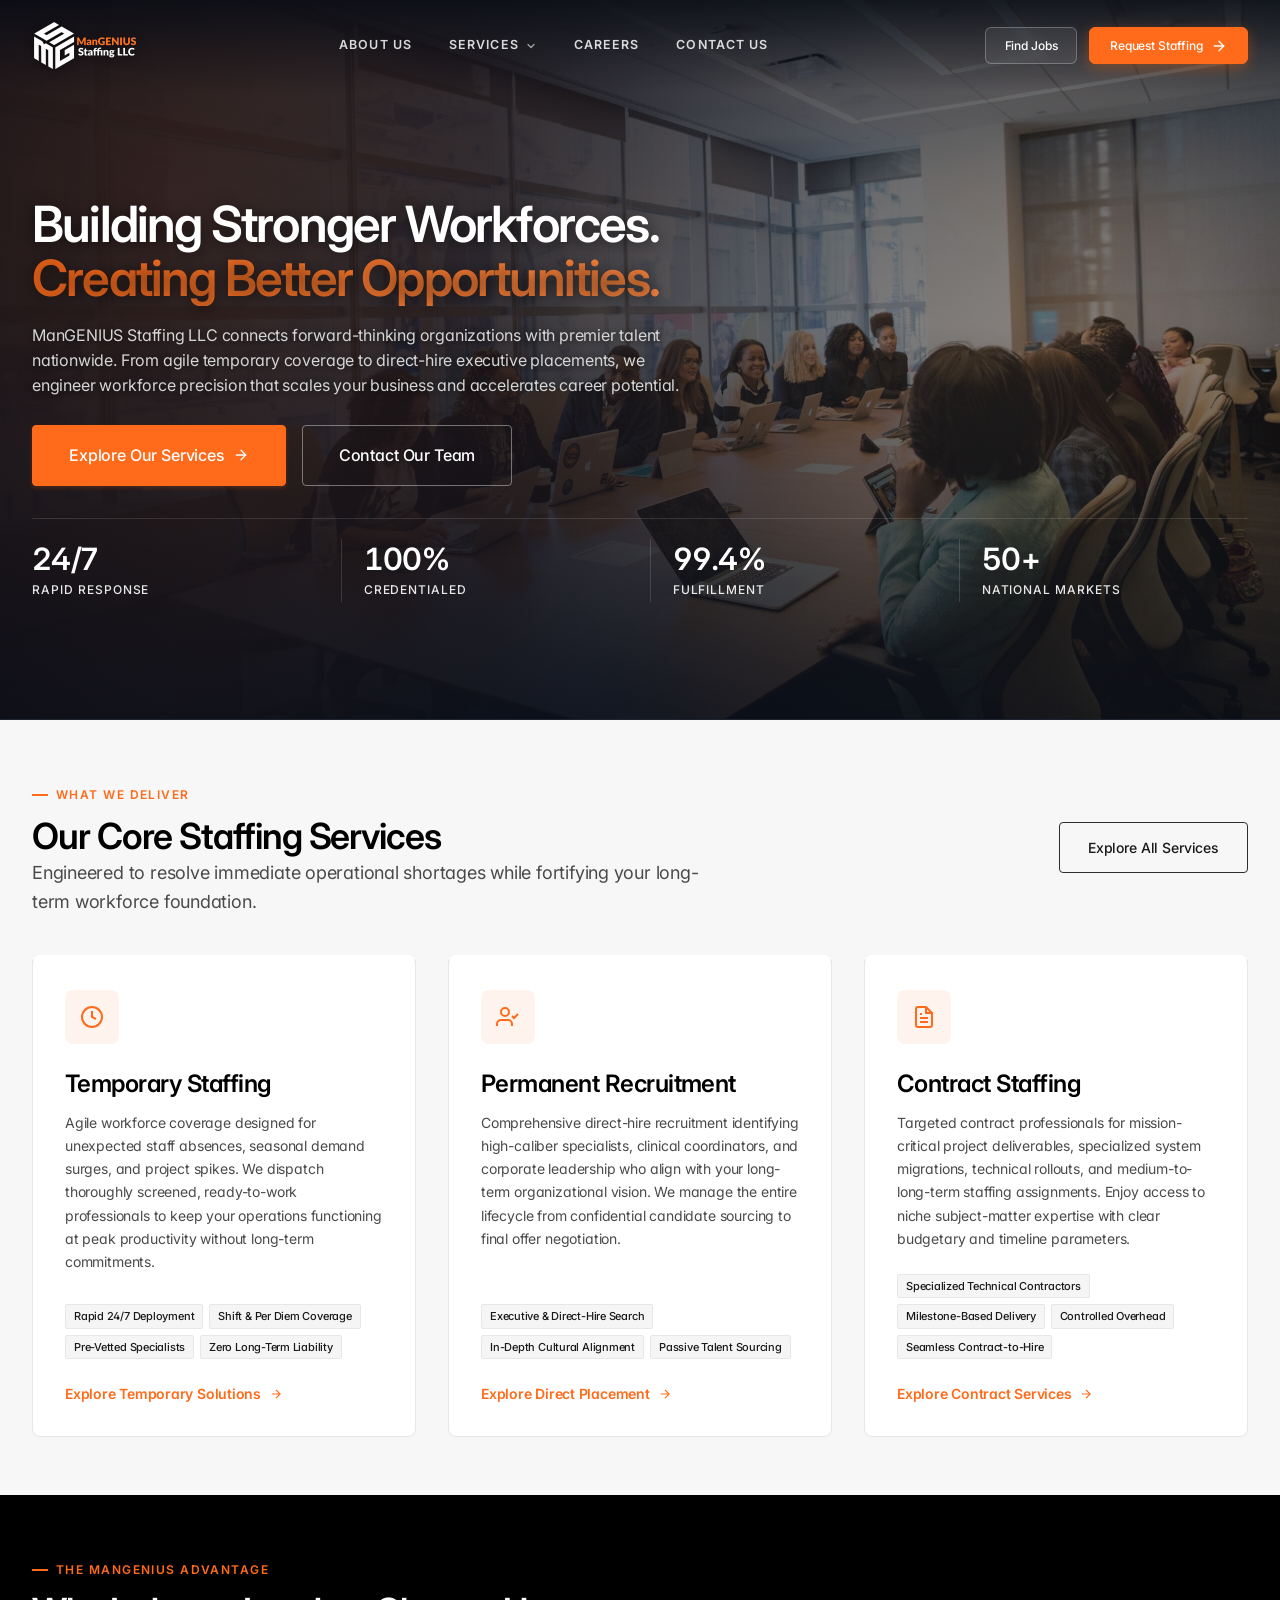
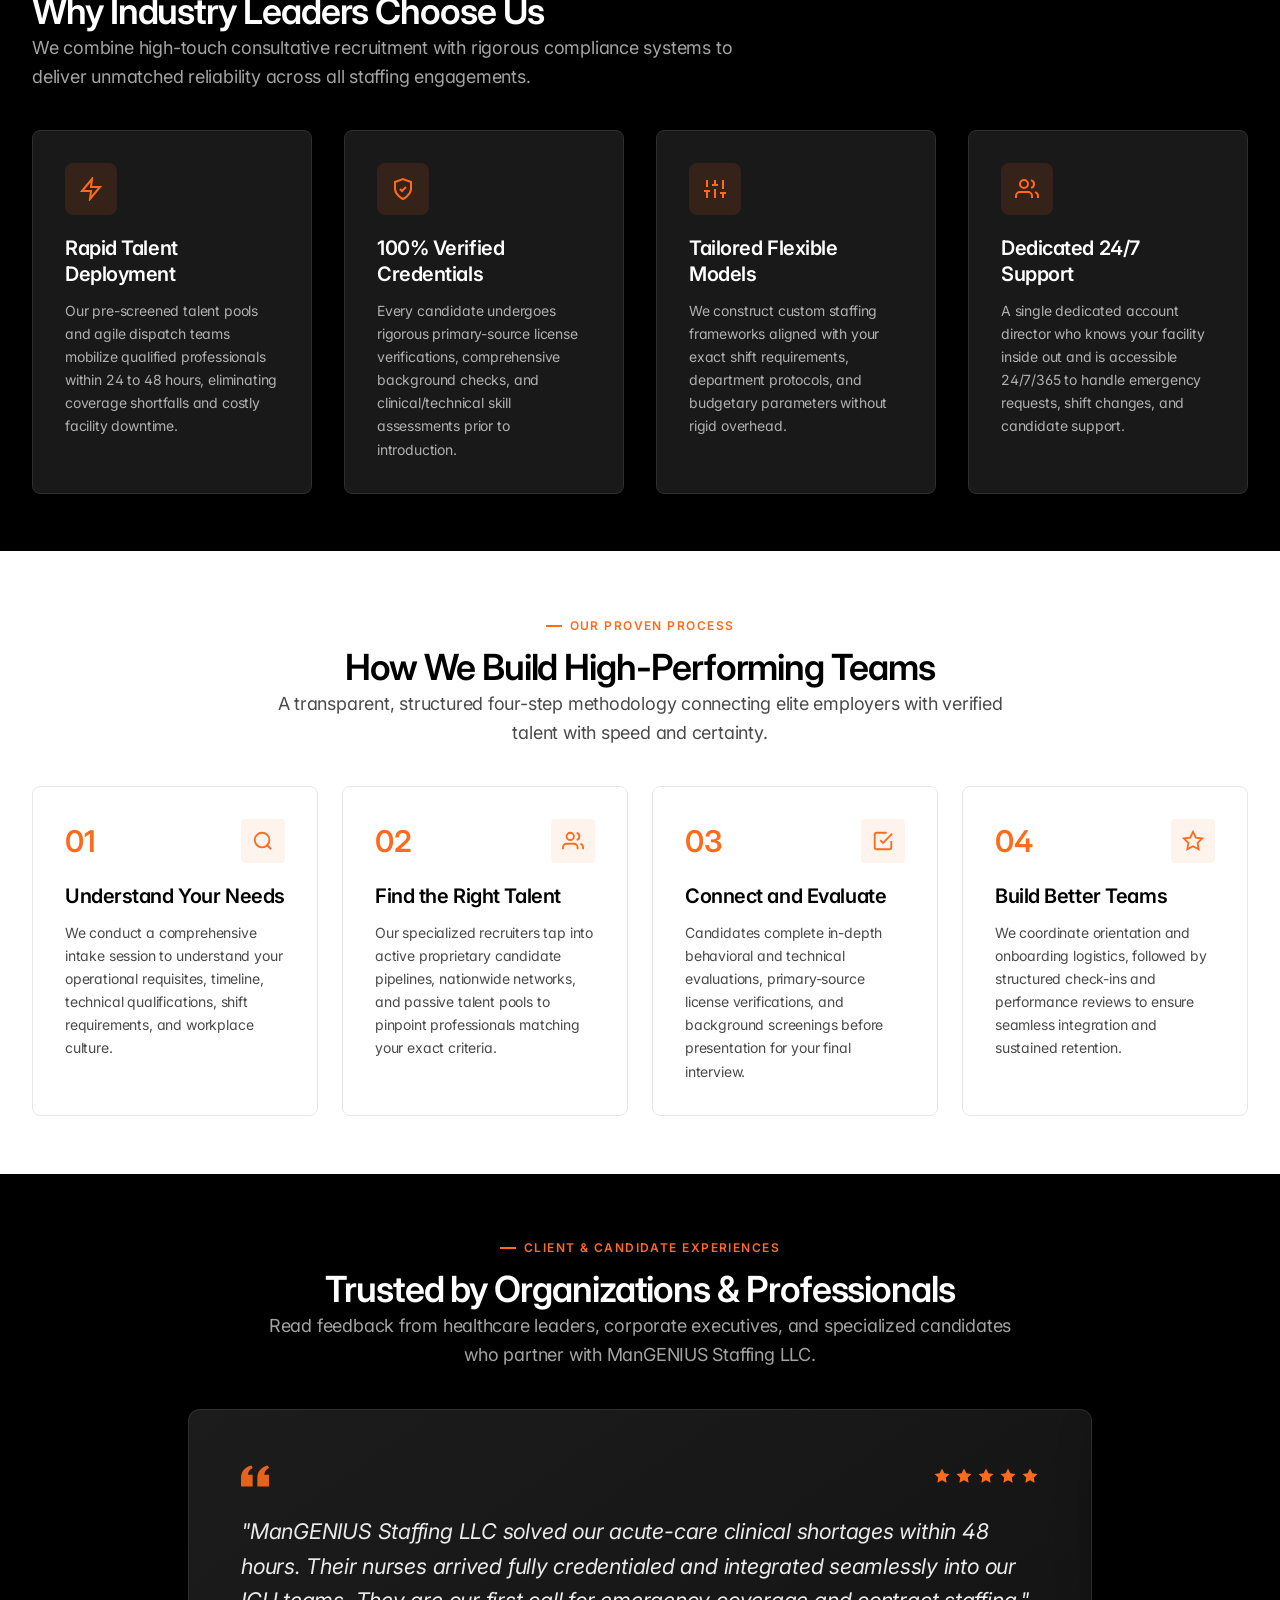
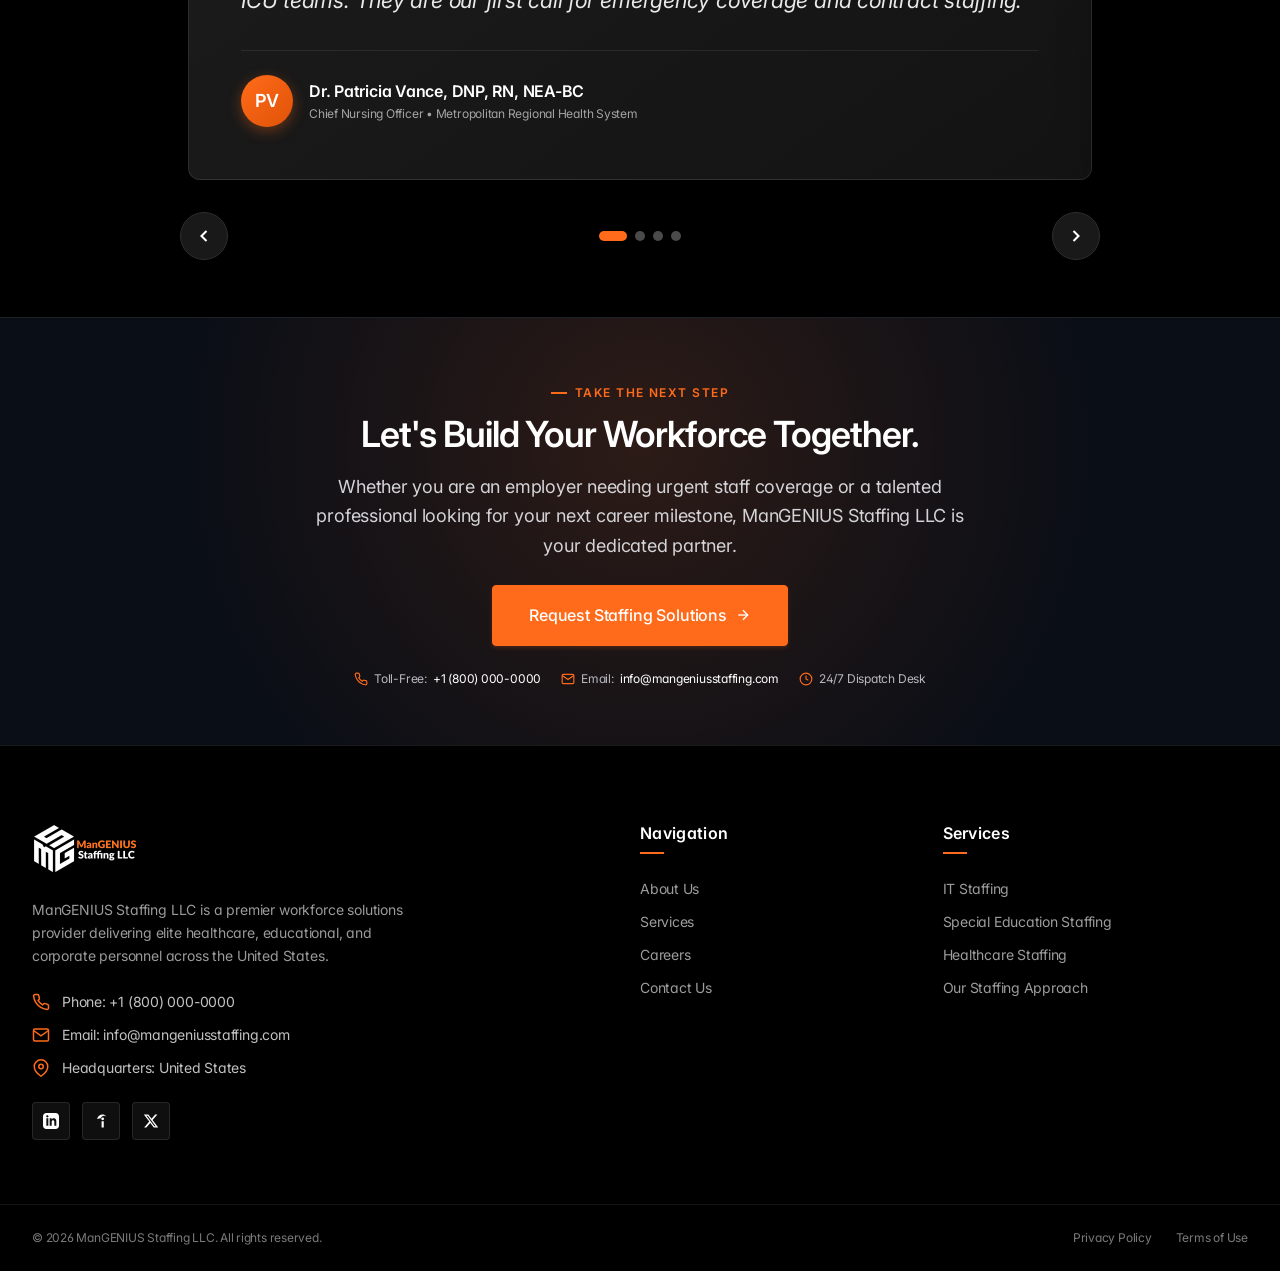
==== commit cb3f1429: "Save website code" ====
--- a/client-website/index.html
+++ b/client-website/index.html
@@ -13,7 +13,7 @@
   <link href="https://fonts.googleapis.com/css2?family=Inter:opsz,wght@14..32,400..700&display=swap" rel="stylesheet">
   
   <!-- Master Stylesheet -->
-  <link rel="stylesheet" href="css/style.css?v=4">
+  <link rel="stylesheet" href="css/style.css?v=6">
   
   <!-- Favicon / Touch Icon -->
   <link rel="icon" type="image/png" href="images/logo.png">
@@ -181,12 +181,9 @@
           </div>
         </div>
 
-        <!-- Live Counting Trust Metrics Strip (Subtext Language Removed) -->
+        <!-- Live Counting Trust Metrics Strip -->
         <div class="hero-trust-strip reveal reveal-delay-2" id="heroCounters">
           <div class="trust-item">
-            <div class="trust-item-icon" aria-hidden="true">
-              <svg width="22" height="22" viewBox="0 0 24 24" fill="none" stroke="currentColor" stroke-width="2"><circle cx="12" cy="12" r="10"></circle><polyline points="12 6 12 12 16 14"></polyline></svg>
-            </div>
             <div class="trust-item-text">
               <div class="trust-item-stat">
                 <span class="counter" data-target="24" data-decimals="0">0</span><span class="stat-suffix">/7</span>
@@ -196,9 +193,6 @@
           </div>
 
           <div class="trust-item">
-            <div class="trust-item-icon" aria-hidden="true">
-              <svg width="22" height="22" viewBox="0 0 24 24" fill="none" stroke="currentColor" stroke-width="2"><path d="M12 22s8-4 8-10V5l-8-3-8 3v7c0 6 8 10 8 10z"></path></svg>
-            </div>
             <div class="trust-item-text">
               <div class="trust-item-stat">
                 <span class="counter" data-target="100" data-decimals="0">0</span><span class="stat-suffix">%</span>
@@ -208,9 +202,6 @@
           </div>
 
           <div class="trust-item">
-            <div class="trust-item-icon" aria-hidden="true">
-              <svg width="22" height="22" viewBox="0 0 24 24" fill="none" stroke="currentColor" stroke-width="2"><polygon points="12 2 15.09 8.26 22 9.27 17 14.14 18.18 21.02 12 17.77 5.82 21.02 7 14.14 2 9.27 8.91 8.26 12 2"></polygon></svg>
-            </div>
             <div class="trust-item-text">
               <div class="trust-item-stat">
                 <span class="counter" data-target="99.4" data-decimals="1">0.0</span><span class="stat-suffix">%</span>
@@ -220,9 +211,6 @@
           </div>
 
           <div class="trust-item">
-            <div class="trust-item-icon" aria-hidden="true">
-              <svg width="22" height="22" viewBox="0 0 24 24" fill="none" stroke="currentColor" stroke-width="2"><circle cx="12" cy="12" r="10"></circle><line x1="2" y1="12" x2="22" y2="12"></line><path d="M12 2a15.3 15.3 0 0 1 4 10 15.3 15.3 0 0 1-4 10 15.3 15.3 0 0 1 4-10z"></path></svg>
-            </div>
             <div class="trust-item-text">
               <div class="trust-item-stat">
                 <span class="counter" data-target="50" data-decimals="0">0</span><span class="stat-suffix">+</span>
--- a/client-website/css/style.css
+++ b/client-website/css/style.css
@@ -1850,29 +1850,18 @@
 .trust-item {
   display: flex;
   align-items: center;
-  gap: var(--space-3);
-  padding: 0.45rem 0.35rem;
-  border-radius: var(--radius-md);
-  transition: transform var(--transition-fast), background-color var(--transition-fast);
+  padding: 0.2rem 0 0.2rem 1.35rem;
+  border-left: 1px solid rgba(255, 255, 255, 0.14);
+  transition: transform var(--transition-fast);
+}
+
+.trust-item:first-child {
+  border-left: none;
+  padding-left: 0;
 }
 
 .trust-item:hover {
   transform: translateY(-2px);
-  background-color: rgba(255, 255, 255, 0.03);
-}
-
-.trust-item-icon {
-  width: 44px;
-  height: 44px;
-  border-radius: var(--radius-md);
-  background: linear-gradient(135deg, rgba(255, 107, 26, 0.22) 0%, rgba(255, 107, 26, 0.06) 100%);
-  border: 1px solid rgba(255, 107, 26, 0.35);
-  color: var(--color-orange);
-  display: flex;
-  align-items: center;
-  justify-content: center;
-  flex-shrink: 0;
-  box-shadow: 0 4px 14px rgba(255, 107, 26, 0.15);
 }
 
 .trust-item-text {
@@ -1882,11 +1871,11 @@
 
 .trust-item-stat {
   font-family: var(--font-heading);
-  font-size: clamp(1.5rem, 2.3vw, 2rem);
-  font-weight: var(--fw-extrabold);
+  font-size: clamp(1.6rem, 2.4vw, 2.15rem);
+  font-weight: var(--fw-semibold);
   color: var(--color-white);
   line-height: 1.1;
-  letter-spacing: -0.02em;
+  letter-spacing: -0.03em;
 }
 
 .trust-item-stat .counter {
@@ -1901,11 +1890,11 @@
 
 .trust-item-label {
   font-size: var(--fs-xs);
-  font-weight: var(--fw-semibold);
-  color: #B0B0B0;
+  font-weight: var(--fw-medium);
+  color: rgba(255, 255, 255, 0.9);
   text-transform: uppercase;
   letter-spacing: 0.08em;
-  margin-top: 3px;
+  margin-top: 5px;
 }
 
 /* About Section Enhancements */
@@ -4052,11 +4041,12 @@
     padding-top: 1.5rem;
   }
 
-  .trust-item {
+  .trust-item,
+  .trust-item:first-child {
     flex-direction: column;
     align-items: flex-start;
-    gap: 0.6rem;
-    padding: 0.9rem 0.85rem;
+    gap: 0.2rem;
+    padding: 0.9rem 0.95rem;
     background: rgba(255, 255, 255, 0.05);
     border: 1px solid rgba(255, 255, 255, 0.1);
     border-radius: 10px;
@@ -4064,16 +4054,6 @@
     -webkit-backdrop-filter: blur(8px);
   }
 
-  .trust-item-icon {
-    width: 36px;
-    height: 36px;
-  }
-
-  .trust-item-icon svg {
-    width: 17px;
-    height: 17px;
-  }
-
   .trust-item-stat {
     font-size: 1.45rem;
     margin-bottom: 2px;
@@ -4082,7 +4062,7 @@
   .trust-item-label {
     font-size: 11px;
     line-height: 1.3;
-    color: #CBD5E1;
+    color: rgba(255, 255, 255, 0.9);
   }
 
   /* About Section Mobile Polish */
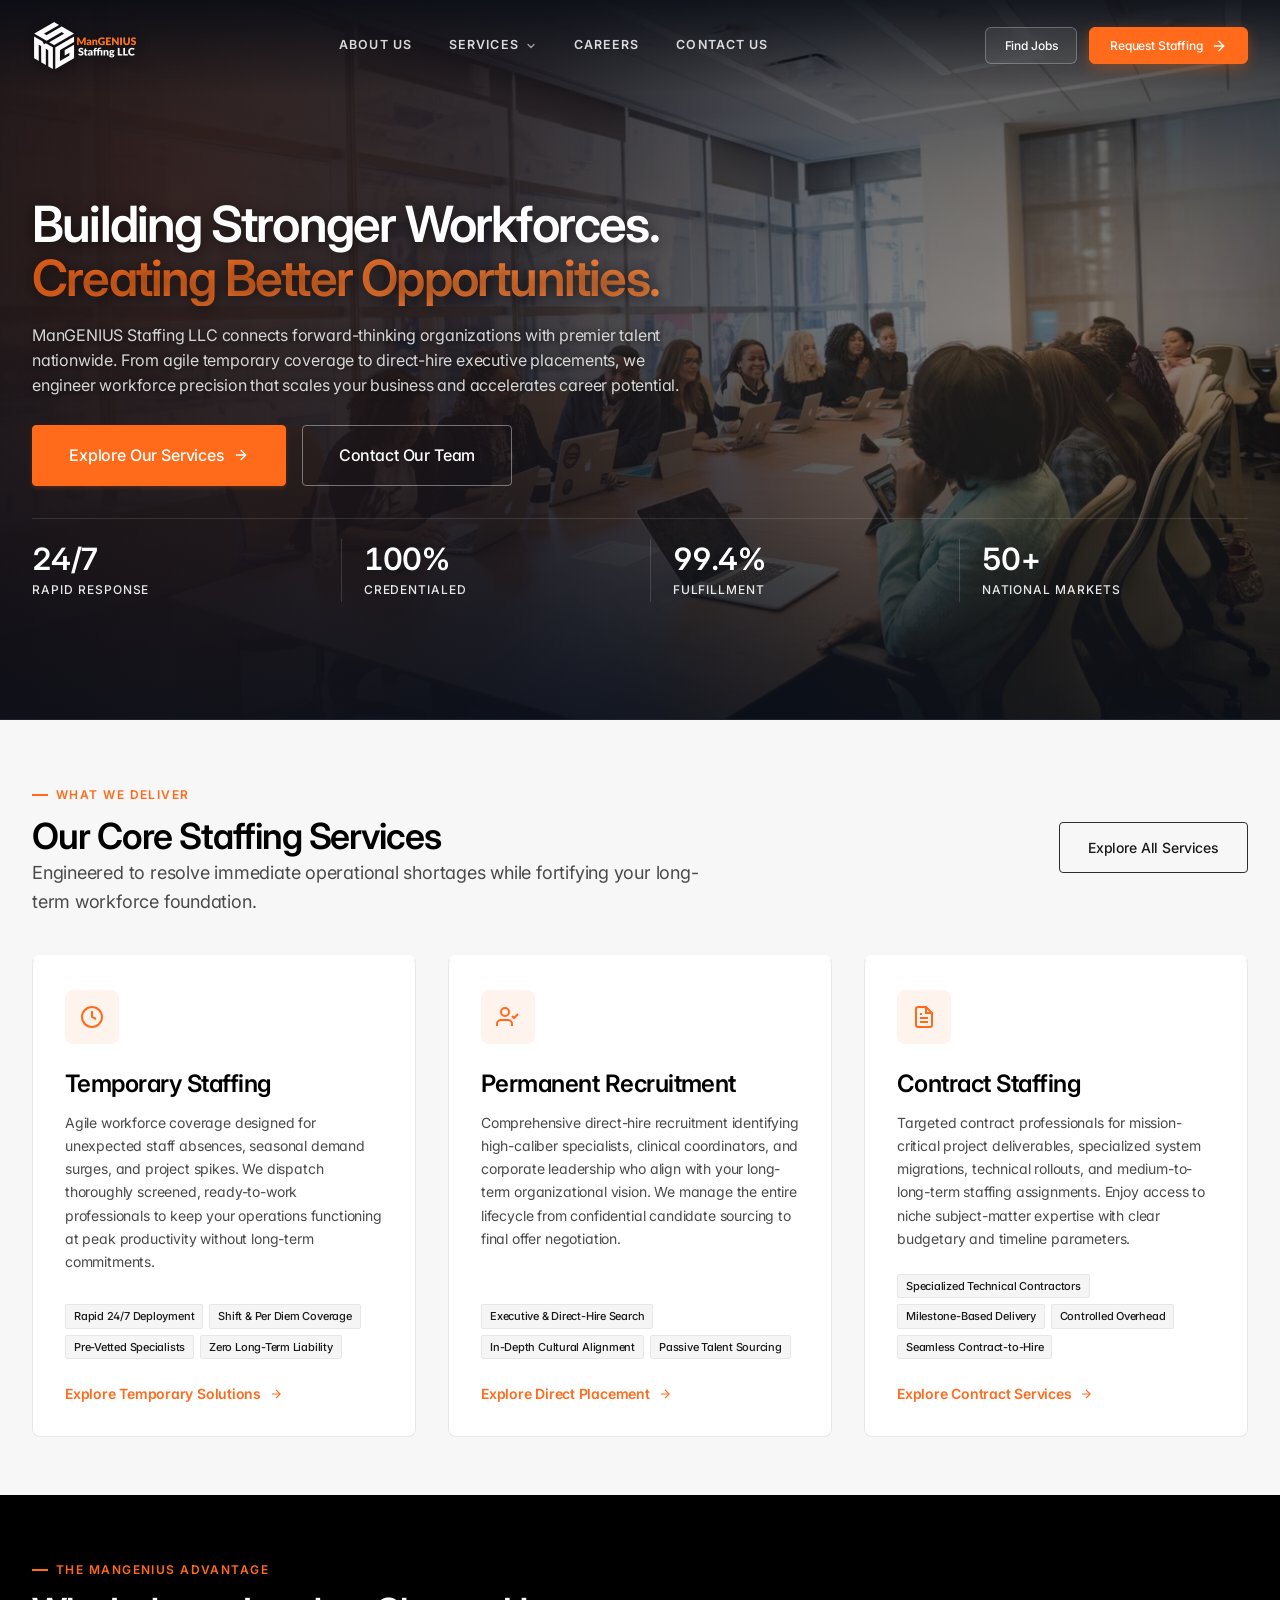
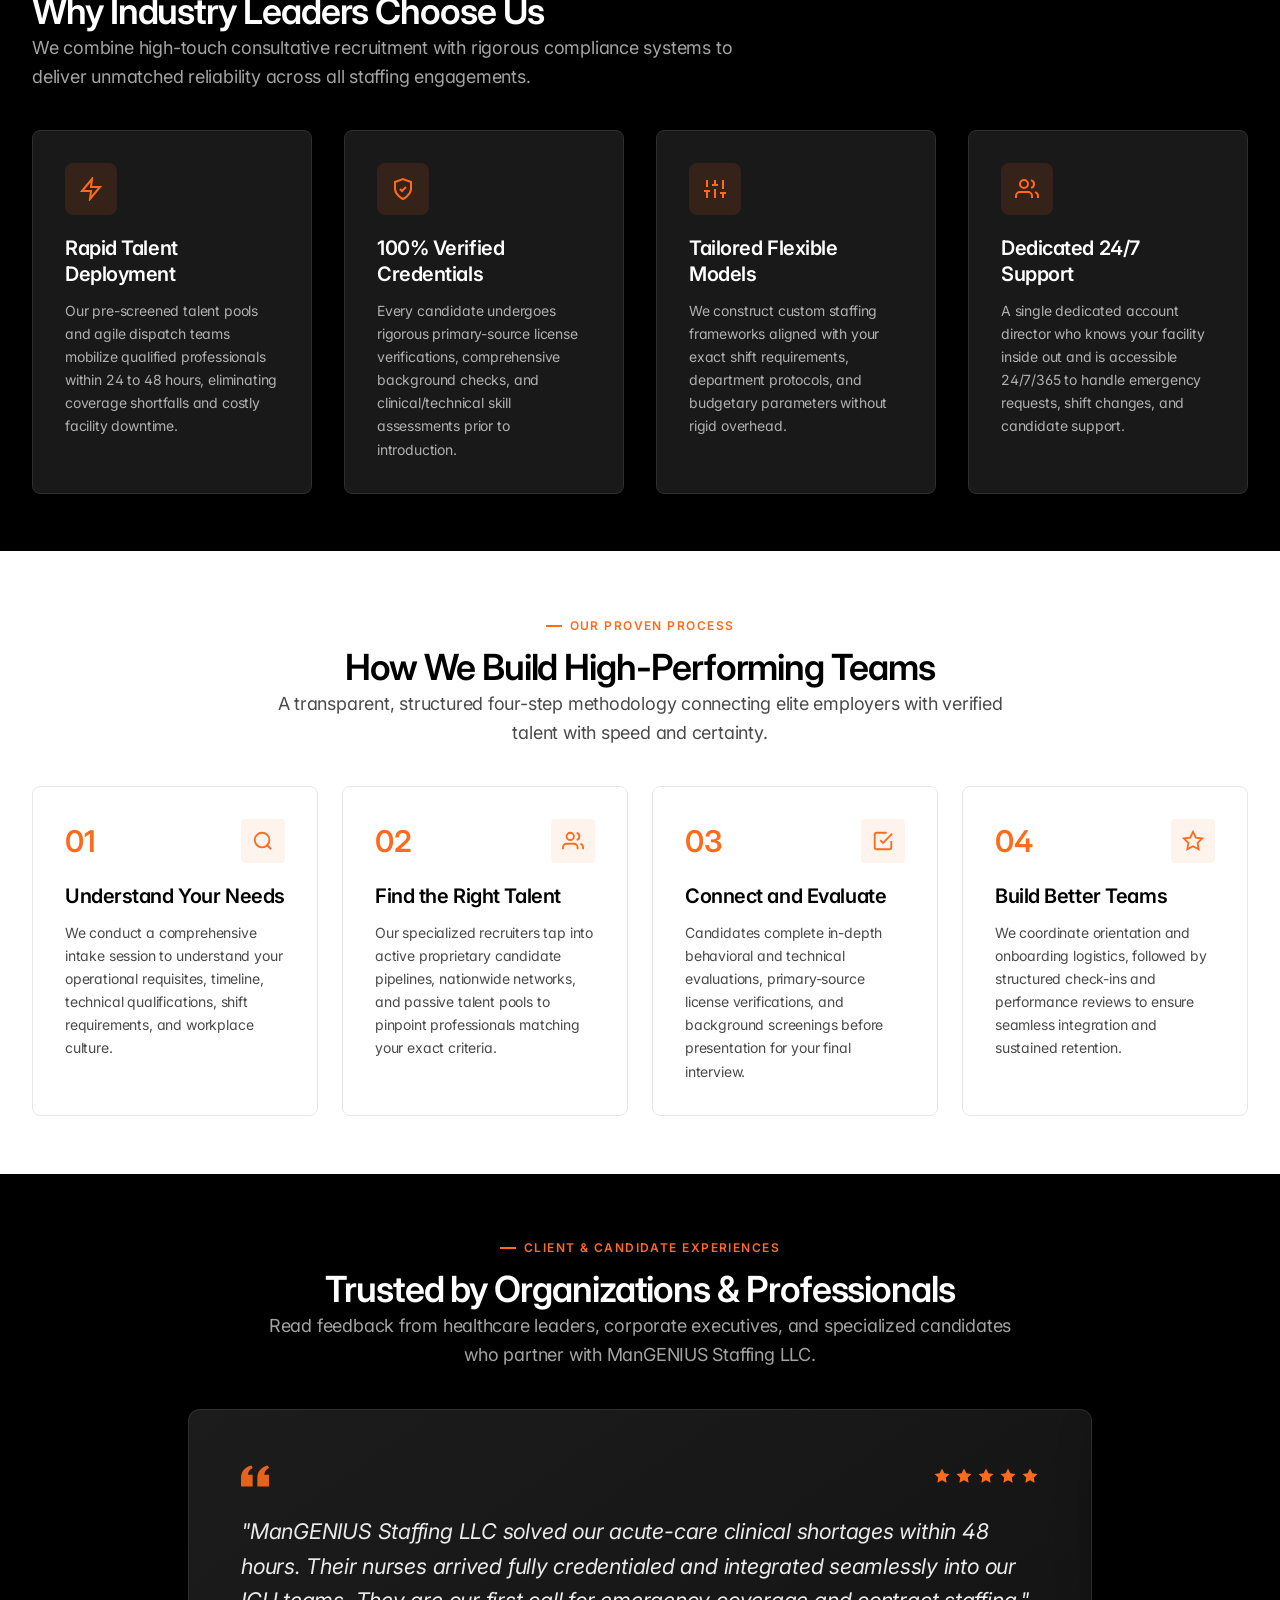
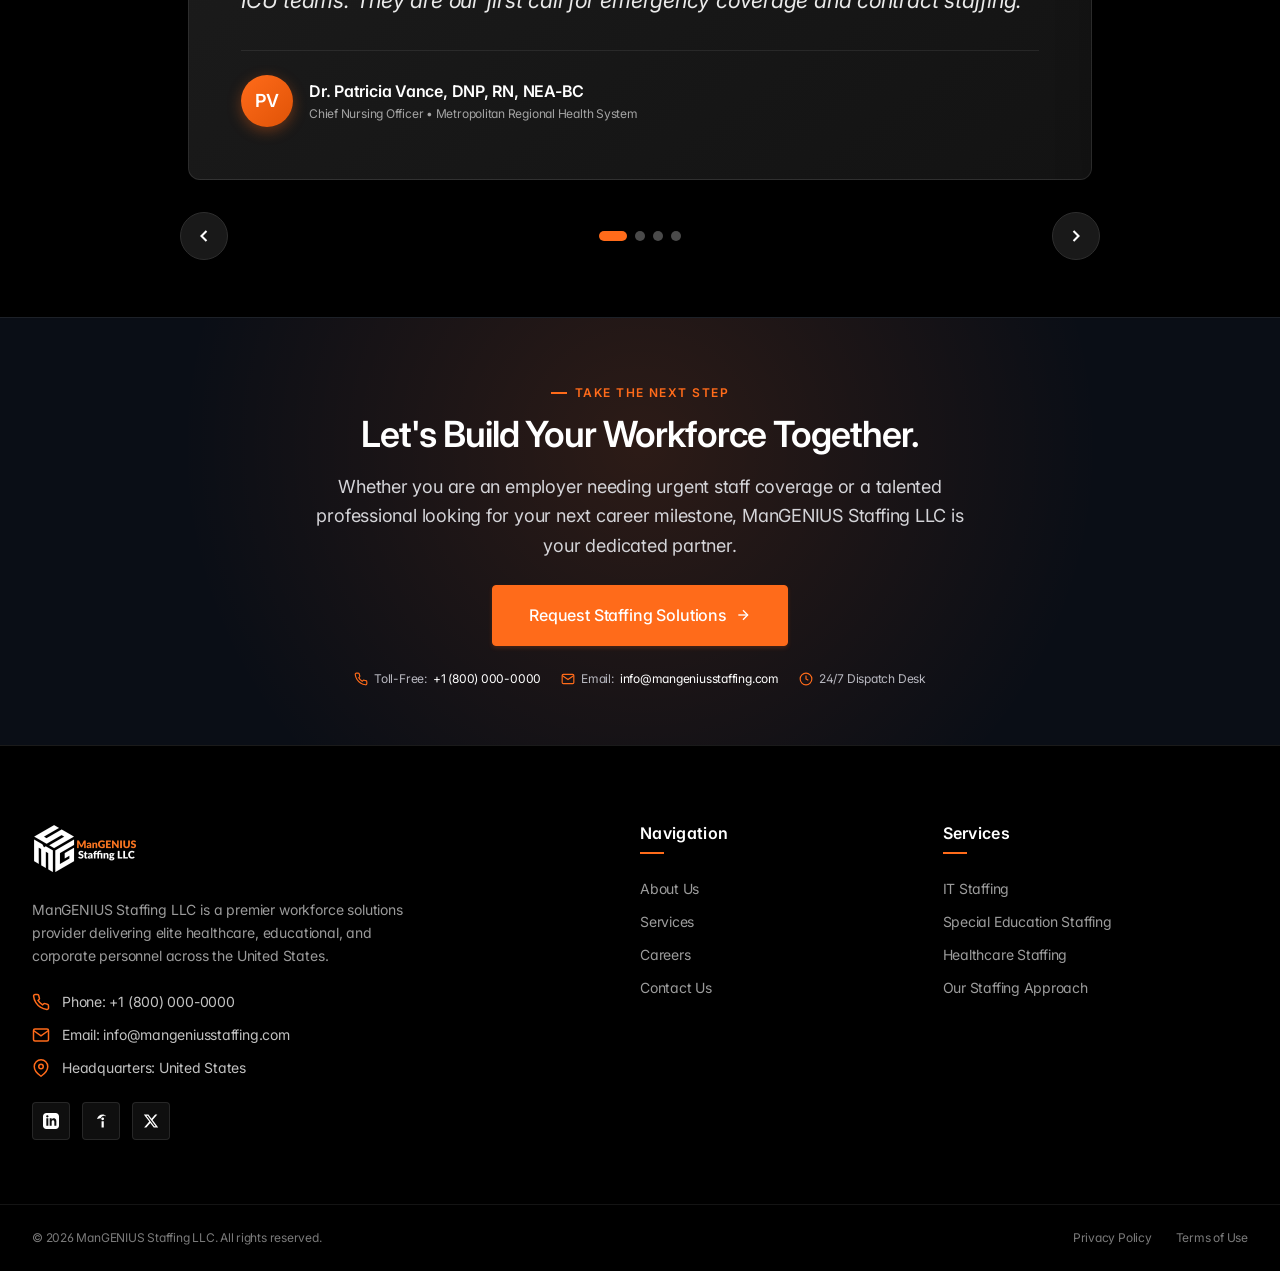
==== commit 699cb162: "Save website code" ====
--- a/client-website/index.html
+++ b/client-website/index.html
@@ -5,18 +5,58 @@
   <meta name="viewport" content="width=device-width, initial-scale=1.0">
   <meta http-equiv="X-UA-Compatible" content="ie=edge">
   <title>ManGENIUS Staffing LLC | IT, Special Education &amp; Healthcare Staffing</title>
-  <meta name="description" content="ManGENIUS Staffing LLC connects organizations with qualified professionals across Information Technology, Special Education, and Healthcare staffing.">
-  
+  <meta name="description" content="ManGENIUS Staffing LLC connects organizations with qualified professionals across Information Technology, Special Education, and Healthcare staffing nationwide.">
+  <meta name="robots" content="index, follow">
+  <link rel="canonical" href="https://mangenius.org/">
+
+  <!-- Open Graph / Social Sharing -->
+  <meta property="og:type" content="website">
+  <meta property="og:site_name" content="ManGENIUS Staffing LLC">
+  <meta property="og:locale" content="en_US">
+  <meta property="og:title" content="ManGENIUS Staffing LLC | IT, Special Education &amp; Healthcare Staffing">
+  <meta property="og:description" content="ManGENIUS Staffing LLC connects organizations with qualified professionals across Information Technology, Special Education, and Healthcare staffing nationwide.">
+  <meta property="og:url" content="https://mangenius.org/">
+  <meta property="og:image" content="https://mangenius.org/images/optimized/brand/og-image.jpg">
+  <meta property="og:image:width" content="1200">
+  <meta property="og:image:height" content="630">
+  <meta property="og:image:alt" content="ManGENIUS Staffing LLC — IT, Special Education &amp; Healthcare Staffing">
+
+  <!-- Twitter / X Card -->
+  <meta name="twitter:card" content="summary_large_image">
+  <meta name="twitter:title" content="ManGENIUS Staffing LLC | IT, Special Education &amp; Healthcare Staffing">
+  <meta name="twitter:description" content="ManGENIUS Staffing LLC connects organizations with qualified professionals across Information Technology, Special Education, and Healthcare staffing nationwide.">
+  <meta name="twitter:image" content="https://mangenius.org/images/optimized/brand/og-image.jpg">
+  <meta name="twitter:image:alt" content="ManGENIUS Staffing LLC — IT, Special Education &amp; Healthcare Staffing">
+
   <!-- Preconnect to Google Fonts -->
   <link rel="preconnect" href="https://fonts.googleapis.com">
   <link rel="preconnect" href="https://fonts.gstatic.com" crossorigin>
   <link href="https://fonts.googleapis.com/css2?family=Inter:opsz,wght@14..32,400..700&display=swap" rel="stylesheet">
-  
+
   <!-- Master Stylesheet -->
-  <link rel="stylesheet" href="css/style.css?v=6">
-  
-  <!-- Favicon / Touch Icon -->
-  <link rel="icon" type="image/png" href="images/logo.png">
+  <link rel="stylesheet" href="css/style.css?v=8">
+
+  <!-- Favicons & Web App Manifest -->
+  <link rel="icon" href="/assets/favicons/favicon.ico" sizes="any">
+  <link rel="icon" type="image/png" sizes="32x32" href="/assets/favicons/favicon-32x32.png">
+  <link rel="icon" type="image/png" sizes="16x16" href="/assets/favicons/favicon-16x16.png">
+  <link rel="apple-touch-icon" sizes="180x180" href="/assets/favicons/apple-touch-icon.png">
+  <link rel="manifest" href="/site.webmanifest">
+  <meta name="theme-color" content="#000000">
+
+  <!-- Structured Data -->
+  <script type="application/ld+json">
+  {
+    "@context": "https://schema.org",
+    "@type": "Organization",
+    "name": "ManGENIUS Staffing LLC",
+    "url": "https://mangenius.org/",
+    "logo": "https://mangenius.org/images/logo.png",
+    "description": "ManGENIUS Staffing LLC connects organizations with qualified professionals across Information Technology, Special Education, and Healthcare staffing.",
+    "email": "info@mangeniusstaffing.com",
+    "areaServed": "US"
+  }
+  </script>
 </head>
 <body>
 
@@ -27,7 +67,10 @@
     <div class="container header-container">
       <!-- Brand Logo -->
       <a href="index.html" class="brand-logo" aria-label="ManGENIUS Staffing LLC Home">
-        <img src="images/logo.png" alt="ManGENIUS Staffing LLC Logo" width="212" height="102">
+        <picture>
+          <source srcset="images/optimized/brand/logo.webp" type="image/webp">
+          <img src="images/logo.png" alt="ManGENIUS Staffing LLC Logo" width="212" height="102" decoding="async">
+        </picture>
       </a>
 
       <!-- Primary Desktop Navigation -->
@@ -102,7 +145,10 @@
   <aside class="mobile-drawer" id="mobileDrawer" aria-label="Mobile Navigation">
     <div class="mobile-drawer-header">
       <a href="index.html" class="brand-logo">
-        <img src="images/logo.png" alt="ManGENIUS Staffing LLC" width="160" height="77">
+        <picture>
+          <source srcset="images/optimized/brand/logo.webp" type="image/webp">
+          <img src="images/logo.png" alt="ManGENIUS Staffing LLC" width="160" height="77" loading="lazy" decoding="async">
+        </picture>
       </a>
       <button class="mobile-drawer-close" aria-label="Close navigation menu">
         <svg width="22" height="22" viewBox="0 0 24 24" fill="none" stroke="currentColor" stroke-width="2" stroke-linecap="round" stroke-linejoin="round"><line x1="18" y1="6" x2="6" y2="18"></line><line x1="6" y1="6" x2="18" y2="18"></line></svg>
@@ -155,7 +201,11 @@
     <section class="page-hero home-hero" id="hero">
       <!-- Background Image Media Layer -->
       <div class="hero-bg-media" aria-hidden="true">
-        <img src="images/hero.jpg" alt="" class="hero-bg-img" width="1920" height="1080" fetchpriority="high">
+        <picture>
+          <source type="image/avif" srcset="images/optimized/hero/hero-768.avif 768w, images/optimized/hero/hero-1280.avif 1280w, images/optimized/hero/hero.avif 1920w" sizes="100vw">
+          <source type="image/webp" srcset="images/optimized/hero/hero-768.webp 768w, images/optimized/hero/hero-1280.webp 1280w, images/optimized/hero/hero.webp 1920w" sizes="100vw">
+          <img src="images/hero.jpg" alt="" class="hero-bg-img" width="1920" height="1080" fetchpriority="high" decoding="async">
+        </picture>
         <div class="hero-bg-overlay"></div>
         <div class="hero-bg-glow"></div>
       </div>
@@ -643,7 +693,10 @@
           <!-- Column 1: Brand Info -->
           <div class="footer-brand">
             <a href="index.html" class="footer-logo">
-              <img src="images/logo.png" alt="ManGENIUS Staffing LLC Logo" width="180" height="86">
+              <picture>
+                <source srcset="images/optimized/brand/logo.webp" type="image/webp">
+                <img src="images/logo.png" alt="ManGENIUS Staffing LLC Logo" width="180" height="86" loading="lazy" decoding="async">
+              </picture>
             </a>
             <p class="footer-about">
               ManGENIUS Staffing LLC is a premier workforce solutions provider delivering elite healthcare, educational, and corporate personnel across the United States.
--- a/client-website/css/style.css
+++ b/client-website/css/style.css
@@ -1389,6 +1389,13 @@
   background-image:
     linear-gradient(135deg, rgba(10, 14, 22, 0.72) 0%, rgba(12, 16, 24, 0.62) 55%, rgba(10, 14, 22, 0.76) 100%),
     url('../images/workplace.jpg');
+  background-image:
+    linear-gradient(135deg, rgba(10, 14, 22, 0.72) 0%, rgba(12, 16, 24, 0.62) 55%, rgba(10, 14, 22, 0.76) 100%),
+    image-set(
+      url('../images/optimized/sections/workplace.avif') type('image/avif'),
+      url('../images/optimized/sections/workplace.webp') type('image/webp'),
+      url('../images/workplace.jpg') type('image/jpeg')
+    );
   background-size: cover;
   background-position: center center;
   background-repeat: no-repeat;
@@ -2589,6 +2596,13 @@
   background-image:
     linear-gradient(180deg, rgba(8, 12, 20, 0.66) 0%, rgba(10, 14, 24, 0.56) 50%, rgba(8, 12, 20, 0.70) 100%),
     url('../images/about.jpg');
+  background-image:
+    linear-gradient(180deg, rgba(8, 12, 20, 0.66) 0%, rgba(10, 14, 24, 0.56) 50%, rgba(8, 12, 20, 0.70) 100%),
+    image-set(
+      url('../images/optimized/sections/about.avif') type('image/avif'),
+      url('../images/optimized/sections/about.webp') type('image/webp'),
+      url('../images/about.jpg') type('image/jpeg')
+    );
   background-size: cover;
   background-position: center 65%;
   background-repeat: no-repeat;
@@ -3125,6 +3139,7 @@
   box-shadow: 0 18px 40px rgba(10, 16, 29, 0.14);
 }
 
+.enquiry-info-card h2,
 .enquiry-info-card h3 {
   color: var(--color-white);
   font-size: var(--fs-xl);
@@ -4516,3 +4531,108 @@
     height: 40px;
   }
 }
+
+/* ==========================================================================
+   RESPONSIVE <picture> WRAPPER SUPPORT & CUSTOM 404 ERROR PAGE
+   ========================================================================== */
+
+.hero-bg-media picture,
+.timeline-card-media picture,
+.card-industry-media picture {
+  display: block;
+  width: 100%;
+  height: 100%;
+}
+
+.brand-logo picture,
+.footer-logo picture {
+  display: inline-flex;
+  align-items: center;
+}
+
+.error-404-section {
+  position: relative;
+  min-height: calc(100vh - var(--header-height) - 240px);
+  display: flex;
+  align-items: center;
+  justify-content: center;
+  padding: clamp(6.5rem, 11vw, 9rem) 0 clamp(4rem, 8vw, 6rem);
+  background:
+    radial-gradient(circle at 50% 20%, rgba(255, 107, 26, 0.14) 0%, transparent 55%),
+    linear-gradient(180deg, #000000 0%, #111318 100%);
+  color: var(--color-white);
+  overflow: hidden;
+}
+
+.error-404-card {
+  max-width: 660px;
+  margin: 0 auto;
+  text-align: center;
+  padding: clamp(2rem, 5vw, 3.5rem) clamp(1.5rem, 4vw, 3rem);
+  background: rgba(25, 25, 25, 0.78);
+  border: 1px solid rgba(255, 255, 255, 0.1);
+  border-top: 3px solid var(--color-orange);
+  border-radius: var(--radius-xl);
+  box-shadow: 0 24px 50px rgba(0, 0, 0, 0.45);
+}
+
+.error-404-code {
+  display: inline-block;
+  font-size: clamp(3.75rem, 10vw, 5.75rem);
+  font-weight: 700;
+  line-height: 1;
+  letter-spacing: -0.04em;
+  color: var(--color-orange);
+  margin-bottom: var(--space-3);
+}
+
+.error-404-title {
+  font-size: clamp(1.6rem, 3.5vw, 2.25rem);
+  color: var(--color-white);
+  margin-bottom: var(--space-4);
+}
+
+.error-404-text {
+  color: #D4D4D8;
+  font-size: clamp(0.95rem, 1.5vw, 1.075rem);
+  line-height: var(--lh-relaxed);
+  max-width: 520px;
+  margin: 0 auto var(--space-8);
+}
+
+.error-404-actions {
+  display: flex;
+  flex-wrap: wrap;
+  justify-content: center;
+  gap: var(--space-4);
+  margin-bottom: var(--space-6);
+}
+
+.error-404-links {
+  display: flex;
+  flex-wrap: wrap;
+  justify-content: center;
+  gap: var(--space-3) var(--space-6);
+  padding-top: var(--space-5);
+  border-top: 1px solid rgba(255, 255, 255, 0.1);
+  font-size: var(--fs-sm);
+}
+
+.error-404-links a {
+  color: #D4D4D8;
+  text-decoration: none;
+  transition: color var(--transition-fast);
+}
+
+.error-404-links a:hover,
+.error-404-links a:focus-visible {
+  color: var(--color-orange);
+  text-decoration: underline;
+}
+
+@media (max-width: 575px) {
+  .error-404-actions .btn {
+    width: 100%;
+    justify-content: center;
+  }
+}
